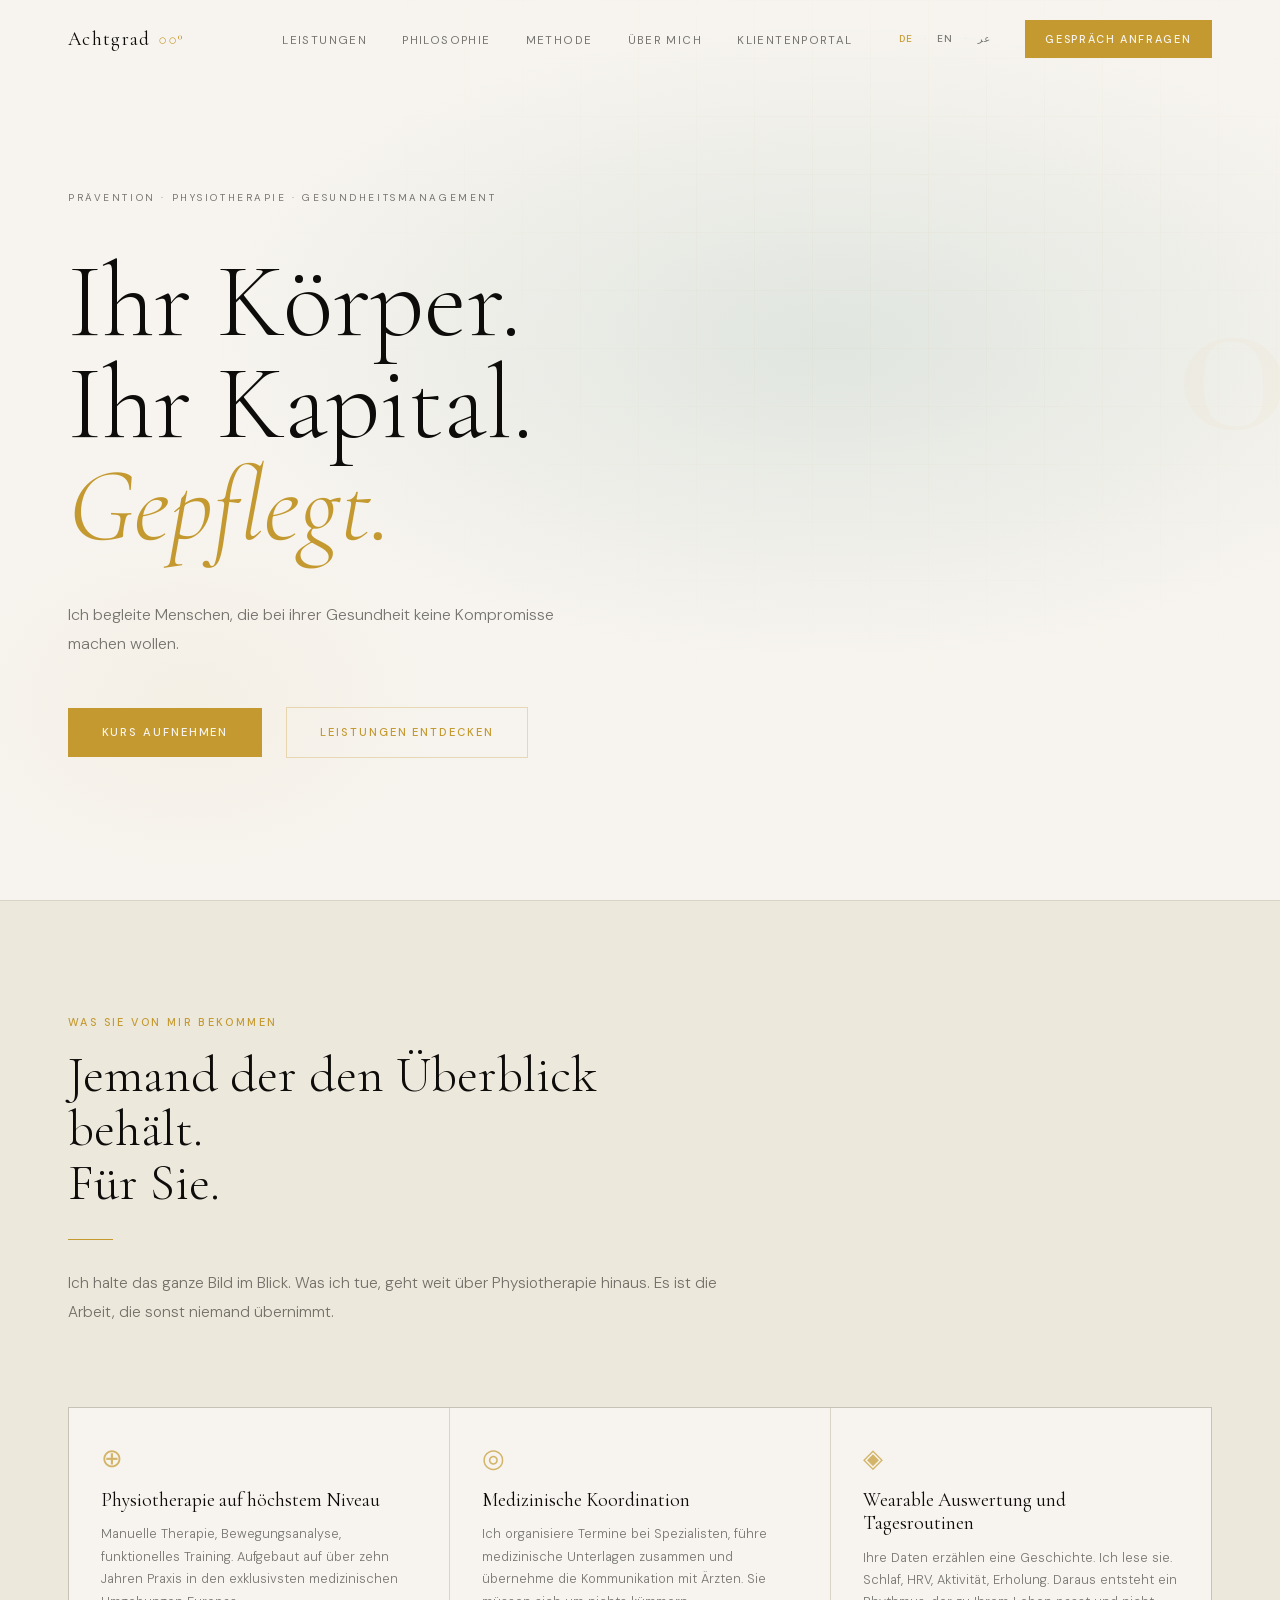
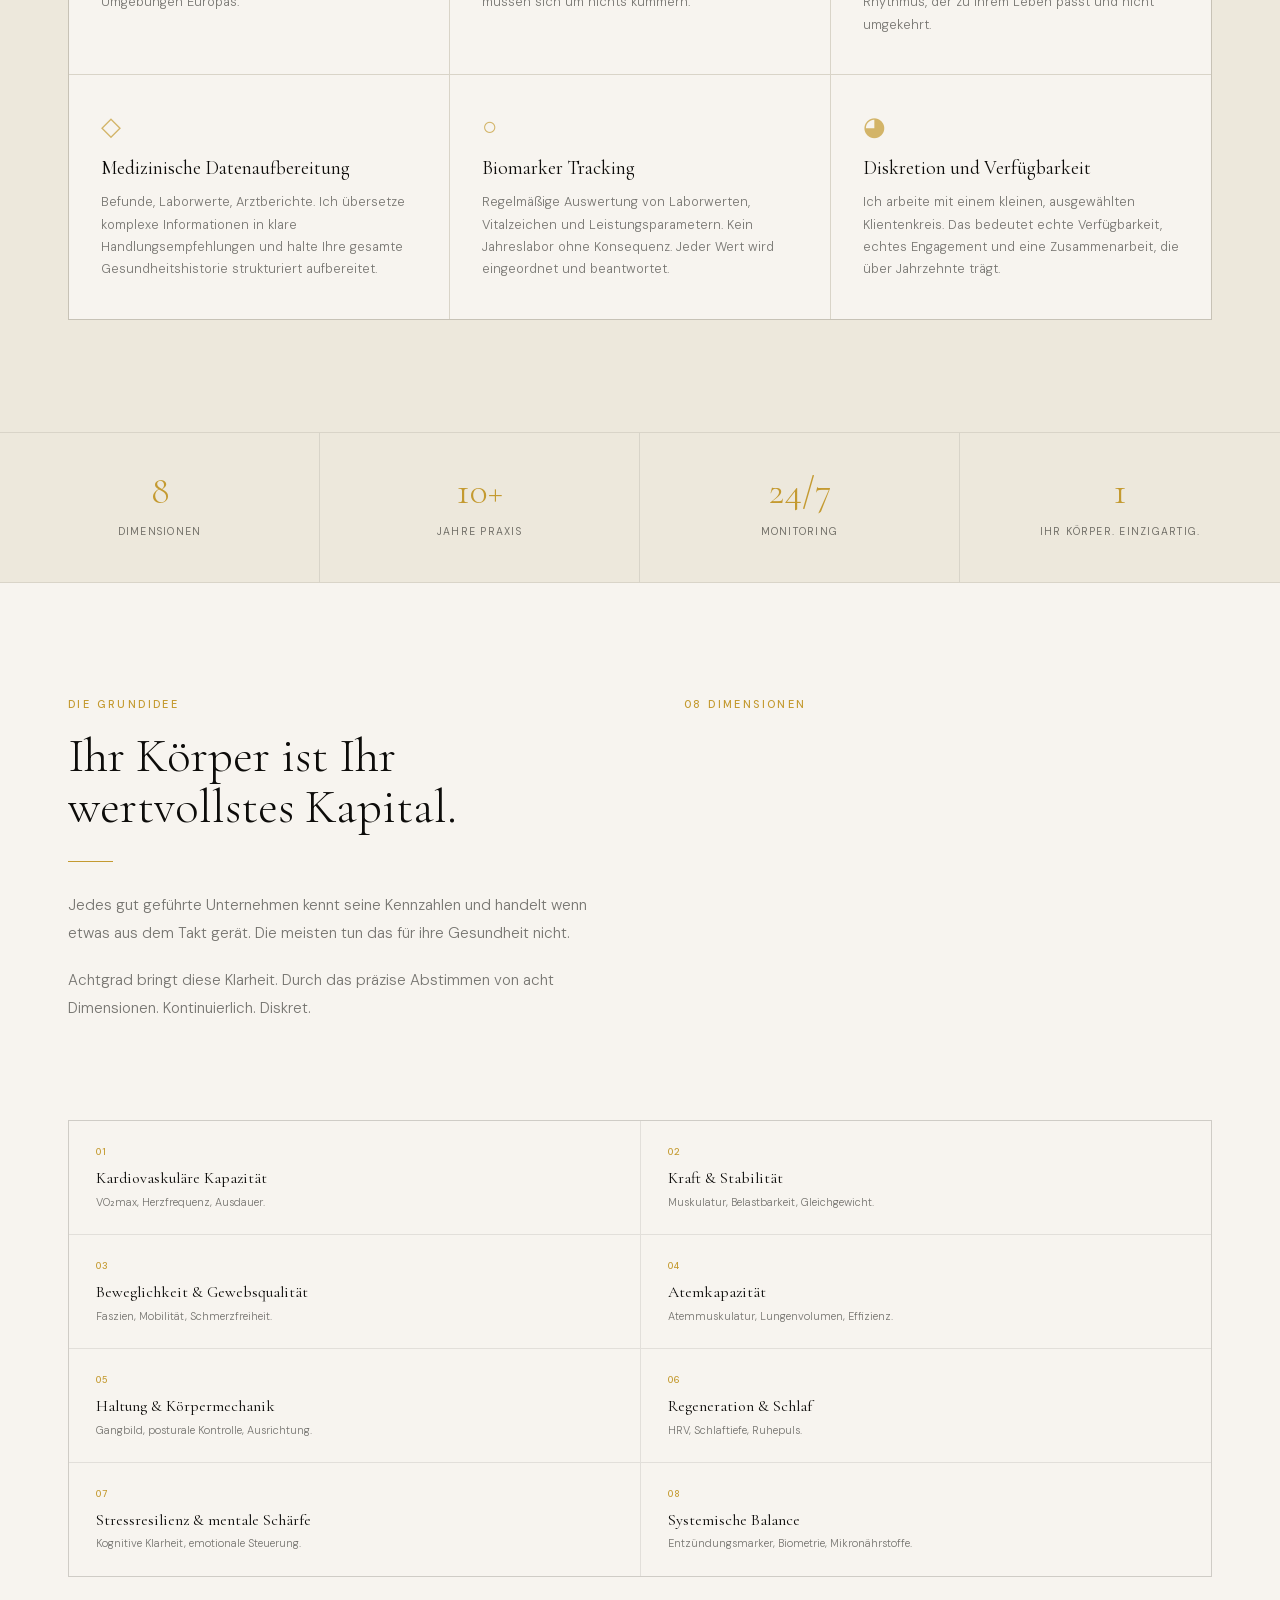
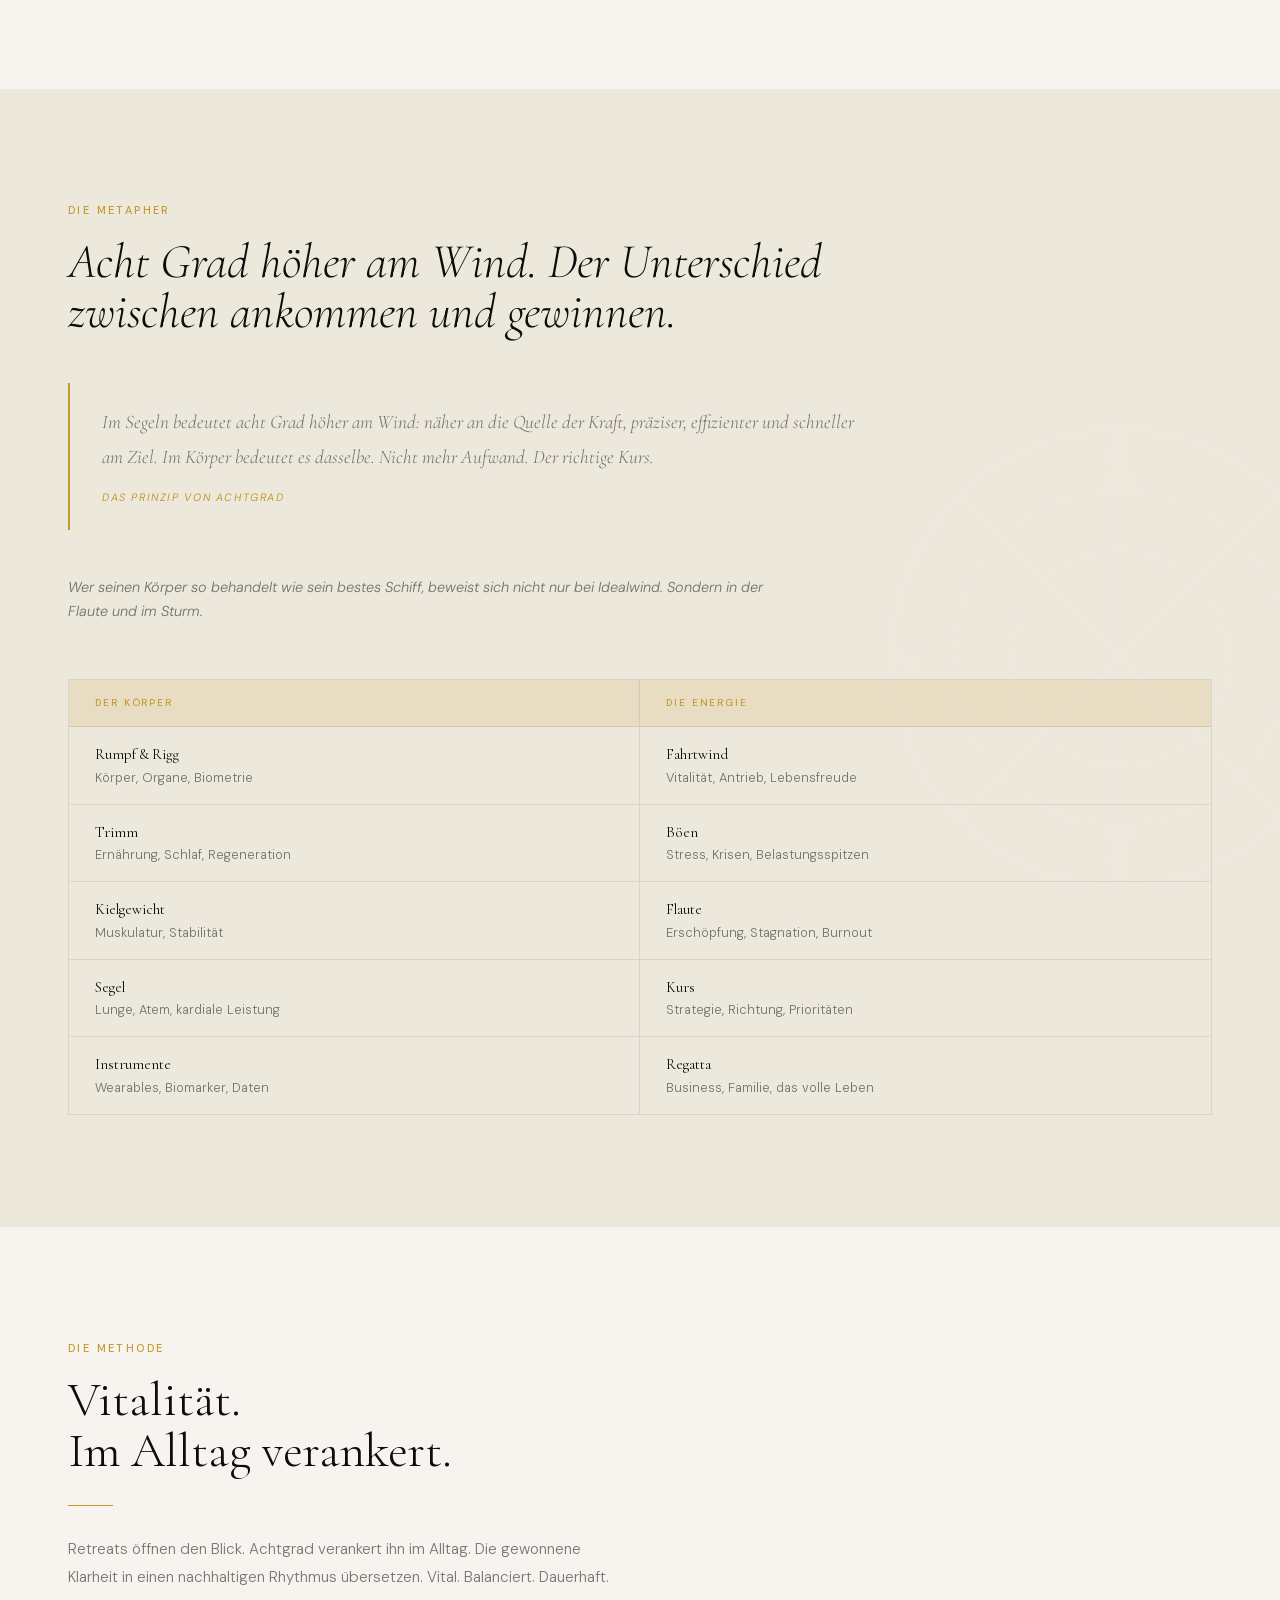
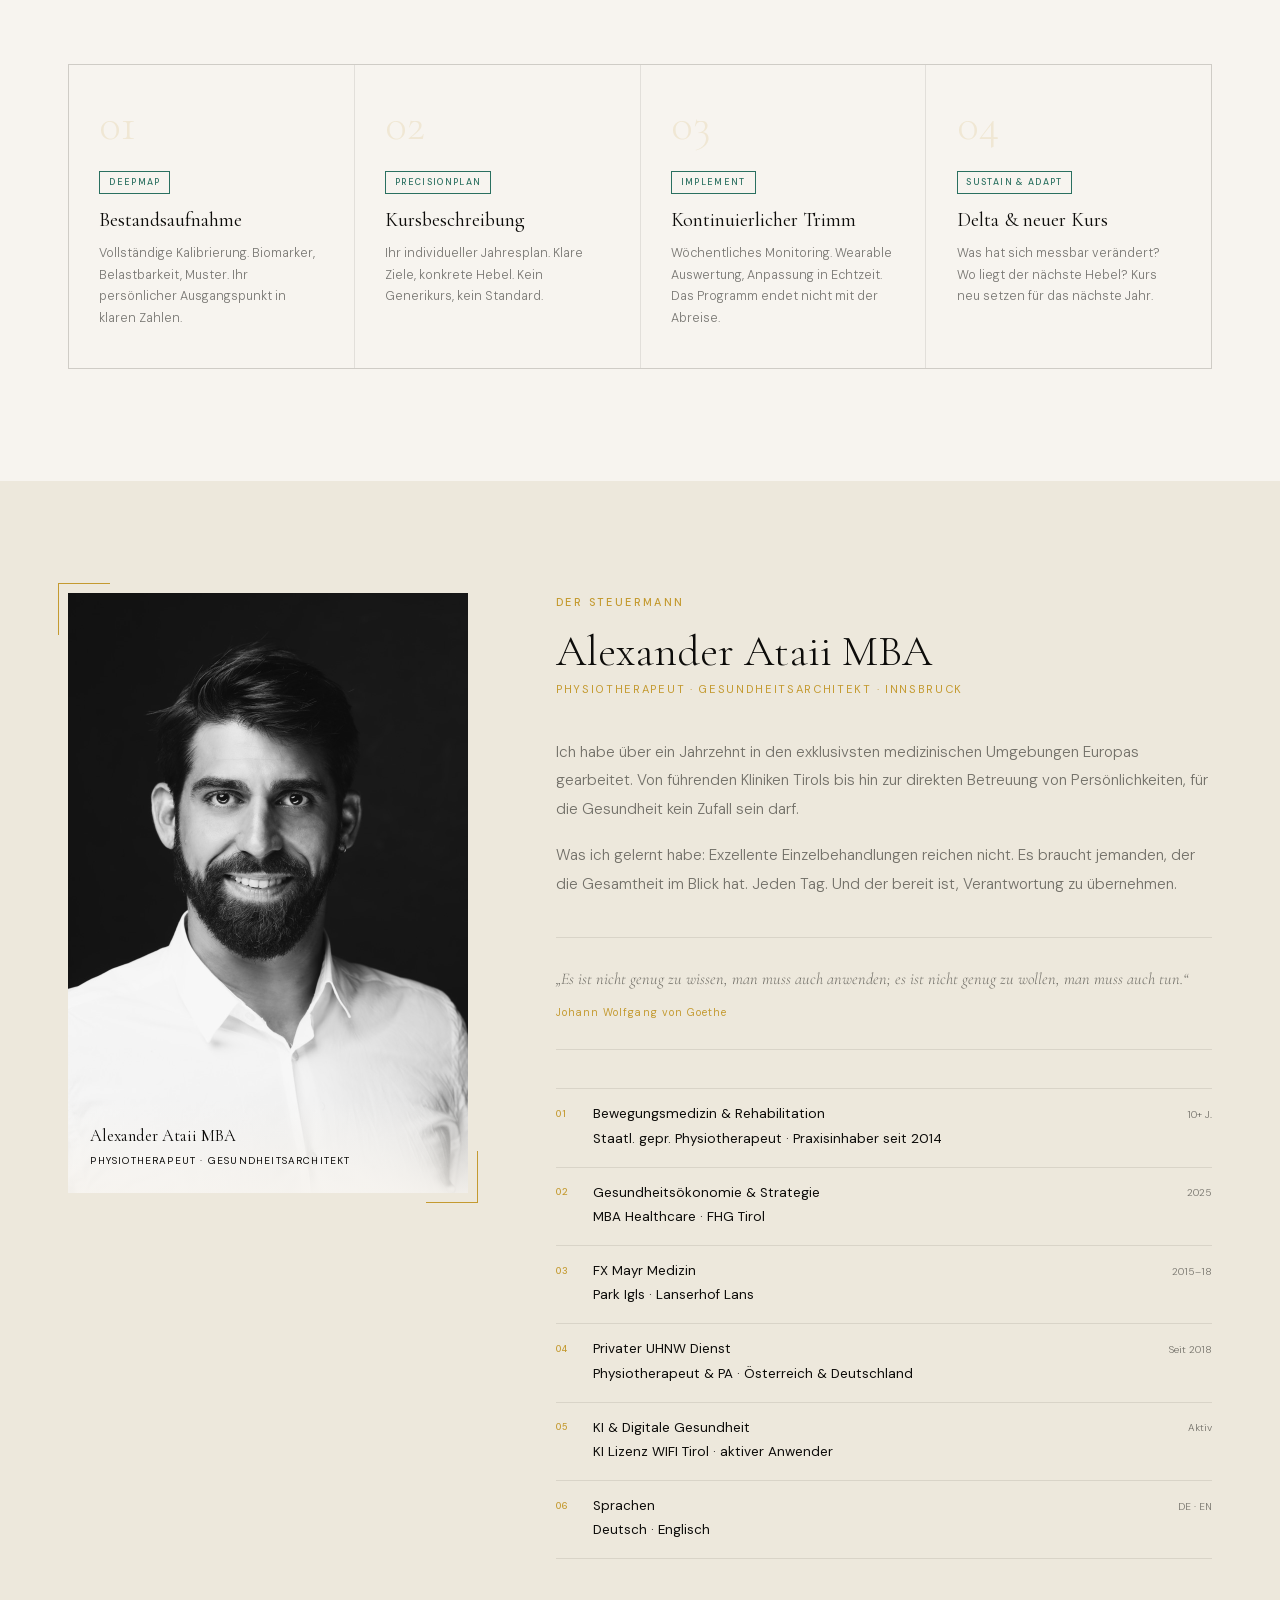
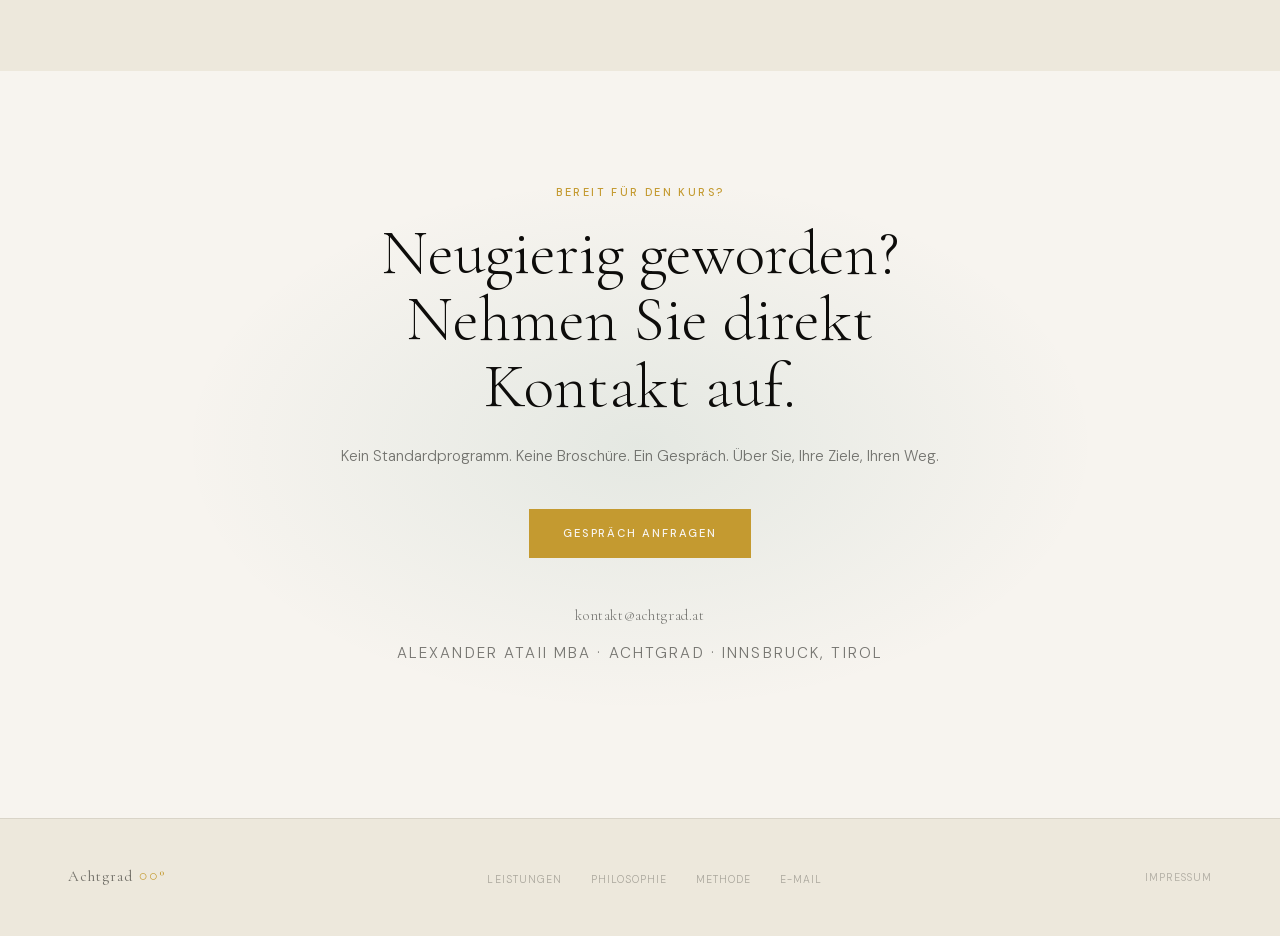
==== index.html @ c8f4536c "Rebuild leistungen.html as clean static list; update contact subheading - leistungen.html: complete " ====
<!DOCTYPE html>
<html lang="de" dir="ltr">
<head>
<meta charset="UTF-8">
<meta name="viewport" content="width=device-width, initial-scale=1.0">
<title>Achtgrad &middot; Alexander Ataii MBA</title>
<meta name="description" content="Physiotherapie und Pr&#228;vention f&#252;r anspruchsvolle Menschen. Acht Dimensionen. Kontinuierlich. Diskret.">
<meta name="robots" content="index,follow">
<link rel="canonical" href="https://achtgrad.at/">
<link rel="preconnect" href="https://fonts.googleapis.com">
<link rel="preconnect" href="https://fonts.gstatic.com" crossorigin>
<link rel="stylesheet" href="https://fonts.googleapis.com/css2?family=Cormorant+Garamond:ital,wght@0,300;0,400;0,600;1,300;1,400&family=DM+Sans:opsz,wght@9..40,300;9..40,400;9..40,500&display=swap" media="print" onload="this.media='all'">
<link rel="stylesheet" href="/fonts/fonts.css">
<style>
:root{
  --gold:#c49a30;--gold-hi:#d4aa50;--gold-lo:rgba(196,154,48,0.14);
  --dark:#090e0c;--mid:#0d1410;--card:#101812;
  --green:#2a7060;--green-lo:rgba(42,112,96,0.18);
  --cream:#ede8dc;--cream-50:rgba(237,232,220,0.50);--cream-20:rgba(237,232,220,0.12);
  --edge:rgba(237,232,220,0.08);--edge-gold:rgba(196,154,48,0.20);
  --serif:'Cormorant Garamond',Georgia,serif;
  --sans:'DM Sans',system-ui,sans-serif;
  --ease:cubic-bezier(0.16,1,0.3,1);
}
*,*::before,*::after{box-sizing:border-box;margin:0;padding:0}
html{scroll-behavior:smooth;background:var(--dark);color:var(--cream)}
body{font-family:var(--sans);font-weight:300;line-height:1.7;overflow-x:hidden;background:var(--dark)}
img{max-width:100%;display:block}
a{color:inherit;text-decoration:none}
button{cursor:pointer;font-family:var(--sans)}
h1,h2,h3{font-family:var(--serif);font-weight:300;line-height:1.04;color:var(--cream)}
.ey{font-family:var(--sans);font-size:.68rem;font-weight:500;letter-spacing:.22em;text-transform:uppercase;color:var(--gold);display:block;margin-bottom:1.1rem}
.w{width:100%;max-width:1200px;margin:0 auto;padding:0 1.75rem}
section{padding:7rem 0;position:relative}
.rule{width:2.8rem;height:1px;background:var(--gold);margin:1.8rem 0}
.btn{display:inline-block;font-size:.7rem;font-weight:500;letter-spacing:.17em;text-transform:uppercase;padding:.95rem 2.1rem;transition:all .25s var(--ease);border:none;cursor:pointer}
.bg{background:var(--gold);color:var(--dark)}
.bg:hover{background:var(--gold-hi);transform:translateY(-2px);box-shadow:0 8px 28px rgba(196,154,48,.22)}
.bo{background:transparent;color:var(--gold);border:1px solid var(--edge-gold)}
.bo:hover{background:var(--gold);color:var(--dark)}
nav{position:fixed;top:0;left:0;right:0;z-index:800;padding:1.25rem 0}
nav.stuck{background:rgba(9,14,12,0.97);padding:.85rem 0;border-bottom:1px solid var(--edge)}
.nr{display:flex;align-items:center;justify-content:space-between;max-width:1200px;margin:0 auto;padding:0 1.75rem}
.nl{font-family:var(--serif);font-size:1.2rem;font-weight:400;letter-spacing:.07em;color:var(--cream)}
.nl em{font-style:normal;color:var(--gold);font-size:.9rem;margin-left:.15em}
.nm{display:flex;align-items:center;gap:1.8rem}
.nl2{display:flex;align-items:center;gap:2.2rem;list-style:none}
.nl2 a{font-size:.72rem;font-weight:400;letter-spacing:.12em;text-transform:uppercase;color:var(--cream-50);transition:color .2s}
.nl2 a:hover{color:var(--cream)}
.lb{display:flex;align-items:center;gap:.4rem;margin-left:.8rem}
.lbtn{font-family:var(--sans);font-size:.62rem;font-weight:500;letter-spacing:.1em;text-transform:uppercase;color:var(--cream-50);background:none;border:none;padding:.15rem .3rem;transition:color .2s;line-height:1;cursor:pointer}
.lbtn.on{color:var(--gold)}
.lbtn:hover{color:var(--cream)}
.ld{color:var(--edge-gold);font-size:.5rem}
.nc{font-size:.68rem;font-weight:500;letter-spacing:.15em;text-transform:uppercase;color:var(--dark);background:var(--gold);border:none;padding:.6rem 1.3rem;transition:background .2s,transform .2s;cursor:pointer;display:inline-block}
.nc:hover{background:var(--gold-hi);transform:translateY(-1px)}
.hb{display:none;flex-direction:column;gap:5px;background:none;border:none;padding:4px;cursor:pointer}
.hb span{display:block;width:21px;height:1px;background:var(--cream);transition:all .3s}
#hero{min-height:100vh;display:flex;align-items:center;overflow:hidden;padding:0}
.hbg{position:absolute;inset:0;background:var(--dark)}
.hbg::before{content:'';position:absolute;inset:0;background:radial-gradient(ellipse 75% 55% at 65% 38%,rgba(42,112,96,.11) 0%,transparent 65%),radial-gradient(ellipse 35% 35% at 15% 78%,rgba(196,154,48,.05) 0%,transparent 58%)}
.hbg::after{content:'';position:absolute;inset:0;background-image:linear-gradient(rgba(196,154,48,.035) 1px,transparent 1px),linear-gradient(90deg,rgba(196,154,48,.035) 1px,transparent 1px);background-size:58px 58px;mask-image:radial-gradient(ellipse 65% 65% at 72% 28%,black 0%,transparent 80%);-webkit-mask-image:radial-gradient(ellipse 65% 65% at 72% 28%,black 0%,transparent 80%)}
.hm{position:absolute;right:-1%;top:50%;transform:translateY(-50%);font-family:var(--serif);font-size:clamp(16rem,28vw,36rem);font-weight:300;color:rgba(196,154,48,.038);line-height:1;pointer-events:none;user-select:none}
.hi{position:relative;z-index:2;padding:10rem 0 7rem;width:100%}
.ho{font-size:.62rem;font-weight:400;letter-spacing:.26em;text-transform:uppercase;color:var(--cream-50);margin-bottom:2.8rem;opacity:0;animation:up .8s var(--ease) .2s forwards}
.h1{font-size:clamp(3.6rem,8.2vw,7.8rem);font-weight:300;line-height:.97;max-width:9em;margin-bottom:2.8rem;opacity:0;animation:up .9s var(--ease) .35s forwards}
.h1 .ln{display:block}
.h1 em{font-style:italic;color:var(--gold)}
.hs{max-width:34em;font-size:clamp(.88rem,1.4vw,1rem);font-weight:300;color:var(--cream-50);line-height:1.8;margin-bottom:3rem;opacity:0;animation:up .9s var(--ease) .5s forwards}
.hc{display:flex;align-items:center;gap:1.5rem;flex-wrap:wrap;opacity:0;animation:up .9s var(--ease) .65s forwards}
#services{background:var(--mid);border-top:1px solid var(--edge);border-bottom:1px solid var(--edge)}
.slead{max-width:660px;margin-bottom:5rem}
.slead h2{font-size:clamp(2.2rem,4vw,3.8rem);margin-bottom:1.8rem;line-height:1.05}
.slead p{font-size:.96rem;color:var(--cream-50);line-height:1.88}
.sg{display:grid;grid-template-columns:repeat(3,1fr);gap:1px;background:var(--edge);border:1px solid var(--edge)}
.sc{background:var(--dark);padding:2.4rem 2rem;position:relative;overflow:hidden;transition:background .3s}
.sc::after{content:'';position:absolute;top:0;left:0;right:0;height:1.5px;background:linear-gradient(to right,var(--gold),transparent);transform:scaleX(0);transform-origin:left;transition:transform .5s var(--ease)}
.sc:hover{background:var(--card)}
.sc:hover::after{transform:scaleX(1)}
.sci{font-family:var(--serif);font-size:1.6rem;color:var(--gold);margin-bottom:1.1rem;line-height:1;opacity:.7}
.sct{font-family:var(--serif);font-size:1.2rem;font-weight:400;color:var(--cream);margin-bottom:.7rem;line-height:1.2}
.scp{font-size:.8rem;color:var(--cream-50);line-height:1.75;font-weight:300}
#stats{padding:0;background:var(--mid);border-bottom:1px solid var(--edge)}
.strow{display:grid;grid-template-columns:repeat(4,1fr)}
.st{padding:2.4rem 1.8rem;border-right:1px solid var(--edge);text-align:center}
.st:last-child{border-right:none}
.stn{font-family:var(--serif);font-size:clamp(1.8rem,3vw,2.7rem);font-weight:300;color:var(--gold);display:block;margin-bottom:.4rem;line-height:1}
.stl{font-size:.65rem;font-weight:400;letter-spacing:.12em;text-transform:uppercase;color:var(--cream-50)}
#philosophy{background:var(--dark)}
.pg{display:grid;grid-template-columns:1fr 1fr;gap:5.5rem;align-items:start}
.pg .pl h2{font-size:clamp(2.2rem,3.8vw,3.6rem);margin-bottom:1.8rem;max-width:14em}
.pg .pl p{font-size:.95rem;color:var(--cream-50);line-height:1.88;margin-bottom:1.1rem}
.dg{display:grid;grid-template-columns:1fr 1fr;gap:1px;background:var(--edge);border:1px solid var(--edge);margin-top:5rem}
.dc{background:var(--dark);padding:1.5rem 1.7rem;position:relative;overflow:hidden;transition:background .3s}
.dc::before{content:'';position:absolute;bottom:0;left:0;right:0;height:1.5px;background:var(--gold);transform:scaleX(0);transform-origin:left;transition:transform .4s var(--ease)}
.dc:hover{background:var(--card)}
.dc:hover::before{transform:scaleX(1)}
.dn{font-size:.58rem;font-weight:500;letter-spacing:.14em;color:var(--gold);margin-bottom:.5rem}
.dt{font-family:var(--serif);font-size:1rem;font-weight:400;color:var(--cream);margin-bottom:.35rem;line-height:1.2}
.ds{font-size:.68rem;font-weight:300;color:var(--cream-50);line-height:1.5}
#metaphor{background:var(--mid);overflow:hidden;position:relative}
.comp{position:absolute;right:-80px;top:50%;transform:translateY(-50%);width:480px;height:480px;opacity:.045;pointer-events:none}
.mhl{font-family:var(--serif);font-size:clamp(2rem,3.8vw,3.4rem);font-style:italic;font-weight:300;max-width:17em;margin-bottom:2.8rem;color:var(--cream)}
.mq{font-family:var(--serif);font-size:clamp(.95rem,1.7vw,1.2rem);font-weight:300;font-style:italic;color:var(--cream-50);border-left:2px solid var(--gold);padding:1.4rem 0 1.4rem 2rem;margin:2.8rem 0;max-width:44em;line-height:1.82}
.mc{font-family:var(--sans);font-size:.67rem;font-weight:400;letter-spacing:.15em;text-transform:uppercase;color:var(--gold);display:block;margin-top:.8rem}
.mn{font-size:.9rem;color:var(--cream-50);font-style:italic;margin-bottom:3.5rem;max-width:50em}
.at{display:grid;grid-template-columns:1fr 1fr;border:1px solid var(--edge);overflow:hidden;margin-top:2.8rem}
.ah{padding:.9rem 1.6rem;background:var(--gold-lo);font-family:var(--sans);font-size:.62rem;font-weight:500;letter-spacing:.2em;text-transform:uppercase;color:var(--gold);border-bottom:1px solid var(--edge)}
.ah:first-child{border-right:1px solid var(--edge)}
.ac{padding:1rem 1.6rem;font-size:.8rem;color:var(--cream-50);border-bottom:1px solid var(--edge);line-height:1.55;transition:background .22s,color .22s}
.ac:nth-child(odd){border-right:1px solid var(--edge)}
.ac:nth-last-child(-n+2){border-bottom:none}
.ac:hover{background:var(--green-lo);color:var(--cream)}
.ac strong{display:block;color:var(--cream);font-weight:400;font-family:var(--serif);font-size:.92rem;margin-bottom:.12rem}
#method{background:var(--dark)}
.ml{max-width:35em;margin-bottom:4.5rem}
.ml h2{font-size:clamp(2.2rem,3.8vw,3.6rem);margin-bottom:1.5rem}
.ml p{font-size:.95rem;color:var(--cream-50);line-height:1.88}
.ms{display:grid;grid-template-columns:repeat(4,1fr);gap:1px;background:var(--edge);border:1px solid var(--edge)}
.mstep{background:var(--dark);padding:2.4rem 1.9rem;position:relative;overflow:hidden;transition:background .3s}
.mstep::after{content:'';position:absolute;top:0;left:0;right:0;height:1.5px;background:linear-gradient(to right,var(--gold),transparent);transform:scaleX(0);transform-origin:left;transition:transform .5s var(--ease)}
.mstep:hover{background:var(--card)}
.mstep:hover::after{transform:scaleX(1)}
.msn{font-family:var(--serif);font-size:2.8rem;font-weight:300;color:rgba(196,154,48,.14);line-height:1;margin-bottom:1.1rem}
.mstag{display:inline-block;font-size:.56rem;font-weight:500;letter-spacing:.15em;text-transform:uppercase;color:var(--green);border:1px solid var(--green);padding:.18rem .55rem;margin-bottom:.9rem}
.mst{font-family:var(--serif);font-size:1.25rem;font-weight:400;color:var(--cream);margin-bottom:.7rem;line-height:1.2}
.msp{font-size:.78rem;color:var(--cream-50);line-height:1.72;font-weight:300}
#about{background:var(--mid);overflow:hidden}
.ag{display:grid;grid-template-columns:400px 1fr;gap:5.5rem;align-items:start}
.pw{position:relative}
.pw::before{content:'';position:absolute;top:-10px;left:-10px;width:52px;height:52px;border-top:1px solid var(--gold);border-left:1px solid var(--gold);z-index:1}
.pw::after{content:'';position:absolute;bottom:-10px;right:-10px;width:52px;height:52px;border-bottom:1px solid var(--gold);border-right:1px solid var(--gold);z-index:1}
.pc{position:absolute;bottom:0;left:0;right:0;padding:1.4rem;background:linear-gradient(to top,rgba(9,14,12,.88) 0%,transparent 100%)}
.pc p{font-family:var(--serif);font-size:1.05rem;font-weight:400;color:var(--cream)}
.pc span{font-size:.62rem;font-weight:400;letter-spacing:.12em;text-transform:uppercase;color:var(--gold);margin-top:.18rem;display:block}
.ab h2{font-size:clamp(2rem,3.4vw,3.1rem);margin-bottom:.4rem}
.abs{font-size:.7rem;font-weight:400;letter-spacing:.15em;text-transform:uppercase;color:var(--gold);margin-bottom:2.4rem}
.abp{font-size:.95rem;color:var(--cream-50);line-height:1.88;margin-bottom:1.1rem}
.abq{font-family:var(--serif);font-size:1.02rem;font-style:italic;color:var(--cream-50);border-top:1px solid var(--edge);border-bottom:1px solid var(--edge);padding:1.7rem 0;margin:2.4rem 0;line-height:1.72}
.abq cite{display:block;font-style:normal;font-family:var(--sans);font-size:.65rem;font-weight:400;letter-spacing:.1em;color:var(--gold);margin-top:.7rem}
.cr{margin-top:1.8rem;border-top:1px solid var(--edge)}
.ci{display:grid;grid-template-columns:1.4rem 1fr auto;gap:.9rem;align-items:start;padding:1rem 0;border-bottom:1px solid var(--edge)}
.cn{font-size:.58rem;font-weight:500;letter-spacing:.1em;color:var(--gold);padding-top:.1rem}
.ct{font-size:.84rem;color:var(--cream);font-weight:400;line-height:1.35}
.ct small{display:block;font-size:.7rem;color:var(--cream-50);font-weight:300;margin-top:.12rem}
.cy{font-size:.62rem;font-weight:300;color:var(--cream-50);white-space:nowrap;padding-top:.1rem}
#contact{background:var(--dark);text-align:center;position:relative;overflow:hidden}
#contact::before{content:'';position:absolute;inset:0;pointer-events:none;background:radial-gradient(ellipse 55% 55% at 50% 50%,rgba(42,112,96,.09) 0%,transparent 65%)}
.cb{position:relative;z-index:1;max-width:680px;margin:0 auto}
#contact h2{font-size:clamp(2.5rem,5vw,5rem);margin-bottom:1.4rem;color:var(--cream)}
#contact p{font-size:.95rem;color:var(--cream-50);line-height:1.88;margin-bottom:2.4rem}
.cem{font-family:var(--serif);font-size:.92rem;font-weight:300;color:var(--cream-50);display:block;margin-top:2.8rem;letter-spacing:.04em;transition:color .2s}
.cem:hover{color:var(--gold)}
.cloc{font-size:.65rem;letter-spacing:.14em;text-transform:uppercase;color:var(--cream-50);margin-top:.7rem;opacity:.5}
footer{background:var(--mid);padding:2.8rem 0;border-top:1px solid var(--edge)}
.fr{display:flex;align-items:center;justify-content:space-between;flex-wrap:wrap;gap:1.2rem}
.flogo{font-family:var(--serif);font-size:.95rem;font-weight:400;letter-spacing:.07em;color:var(--cream-50)}
.flogo em{font-style:normal;color:var(--gold)}
.flinks{display:flex;gap:1.8rem;list-style:none}
.flinks a{font-size:.65rem;letter-spacing:.1em;text-transform:uppercase;color:var(--cream-50);opacity:.55;transition:opacity .2s}
.flinks a:hover{opacity:1}
.ib{font-size:.65rem;letter-spacing:.1em;text-transform:uppercase;color:var(--cream-50);background:none;border:none;opacity:.45;transition:opacity .2s;cursor:pointer}
.ib:hover{opacity:1}
.id{max-height:0;overflow:hidden;transition:max-height .4s var(--ease)}
.id.open{max-height:220px;border-top:1px solid var(--edge);margin-top:1.4rem;padding-top:1.4rem}
.id p{font-size:.72rem;color:var(--cream-50);opacity:.45;line-height:1.8}
.rv{opacity:0;transform:translateY(28px);transition:opacity .75s var(--ease),transform .75s var(--ease)}.no-js .rv{opacity:1;transform:none}
.rv.in{opacity:1;transform:none}
.d1{transition-delay:.08s}.d2{transition-delay:.16s}.d3{transition-delay:.24s}.d4{transition-delay:.32s}
@keyframes up{from{opacity:0;transform:translateY(22px)}to{opacity:1;transform:none}}
@keyframes fd{from{opacity:0}to{opacity:1}}
@keyframes pl{0%,100%{opacity:1}50%{opacity:.4}}
html.day{
  --dark:#f7f4ef;--mid:#ede8dc;--card:#ffffff;
  --cream:#0D0C0A;--cream-50:rgba(13,12,10,0.55);--cream-20:rgba(13,12,10,0.10);
  --edge:rgba(13,12,10,0.09);--edge-gold:rgba(196,154,48,0.30);
  --green-lo:rgba(30,84,72,0.10);
}
html.day nav.stuck{background:rgba(247,244,239,0.97)}
html.day .nm.open{background:rgba(247,244,239,0.97)}
html.day .pc{background:linear-gradient(to top,rgba(247,244,239,0.88) 0%,transparent 100%)}
html.day .pc p,html.day .pc span{color:var(--cream)}
html.day h1,html.day h2,html.day h3{color:var(--cream)}
html.day .abq{color:var(--cream-50)}
[dir="rtl"] .nl2{flex-direction:row-reverse}
[dir="rtl"] .lb{margin-left:0;margin-right:.8rem}
[dir="rtl"] .mq{border-left:none;border-right:2px solid var(--gold);padding:1.4rem 2rem 1.4rem 0}
[dir="rtl"] .pw::before{left:auto;right:-10px;border-left:none;border-right:1px solid var(--gold)}
[dir="rtl"] .pw::after{right:auto;left:-10px;border-right:none;border-left:1px solid var(--gold)}
[dir="rtl"] .ah:first-child{border-right:none;border-left:1px solid var(--edge)}
[dir="rtl"] .ac:nth-child(odd){border-right:none;border-left:1px solid var(--edge)}
@media(max-width:1060px){.ag{grid-template-columns:320px 1fr;gap:3.5rem}}
@media(max-width:880px){
  section{padding:5rem 0}
  .pg{grid-template-columns:1fr;gap:3rem}
  .sg{grid-template-columns:1fr 1fr}
  .ms{grid-template-columns:1fr 1fr}
  .strow{grid-template-columns:1fr 1fr}
  .st:nth-child(2){border-right:none}
  .st:nth-child(3){border-top:1px solid var(--edge)}
  .ag{grid-template-columns:1fr;gap:3rem}
  .pw{max-width:340px}
}
@media(max-width:640px){
  .nl2,.nm{display:none}
  .hb{display:flex}
  .nm.open{display:flex;flex-direction:column;position:fixed;inset:0;background:rgba(9,14,12,.96);align-items:center;justify-content:center;gap:2rem;backdrop-filter:blur(16px);z-index:799}
  .nm.open .nl2{display:flex;flex-direction:column;text-align:center;gap:1.6rem}
  .nm.open .nl2 a{font-size:1.35rem;letter-spacing:.08em}
  .nm.open .lb{margin:0}
  .h1{font-size:clamp(3rem,12vw,5rem)}
  .pw img{height:300px;width:100%;object-fit:cover;object-position:50% 15%}
  .sg{grid-template-columns:1fr}
  .ms{grid-template-columns:1fr}
  .dg{grid-template-columns:1fr}
  .fr{flex-direction:column;align-items:flex-start}
  .at{grid-template-columns:1fr 1fr}
  .ah,.ac{padding:.75rem .9rem;font-size:.72rem}
  .ac strong{font-size:.84rem}
}
@media(max-width:380px){
  .strow{grid-template-columns:1fr}
  .st{border-right:none;border-bottom:1px solid var(--edge)}
}
</style>
<script>
(function(){
  var light=window.matchMedia('(prefers-color-scheme:light)').matches;
  var dark=window.matchMedia('(prefers-color-scheme:dark)').matches;
  var h=new Date().getHours();
  if(light||(h>=7&&h<21&&!dark))document.documentElement.classList.add('day');
})();
</script>
<noscript><style>.rv{opacity:1!important;transform:none!important}</style></noscript>
</head>
<body>

<nav id="nav">
  <div class="nr">
    <a href="#" class="nl">Achtgrad <em>&#9675;&#9675;&deg;</em></a>
    <button class="hb" id="hbg" aria-label="Menu"><span></span><span></span><span></span></button>
    <div class="nm" id="panel">
      <ul class="nl2">
        <li><a href="leistungen.html" data-t="nsv">Leistungen</a></li>
        <li><a href="#philosophy" data-t="nph">Philosophie</a></li>
        <li><a href="#method" data-t="nme">Methode</a></li>
        <li><a href="#about" data-t="nab">&#220;ber mich</a></li>
        <li><a href="https://portal.achtgrad.at">Klientenportal</a></li>
      </ul>
      <div class="lb">
        <button class="lbtn on" data-l="de">DE</button>
        <span class="ld">&middot;</span>
        <button class="lbtn" data-l="en">EN</button>
        <span class="ld">&middot;</span>
        <button class="lbtn" data-l="ar">&#1593;&#1585;</button>
      </div>
      <a href="#contact" class="nc" data-t="nct">Gespr&#228;ch anfragen</a>
    </div>
  </div>
</nav>

<section id="hero" style="position:relative">
  <div class="hbg"></div>
  <div class="hm">&deg;</div>
  <div class="w">
    <div class="hi">
      <p class="ho" data-t="hov">Pr&#228;vention &middot; Physiotherapie &middot; Gesundheitsmanagement</p>
      <h1 class="h1">
        <span class="ln" data-t="hl1">Ihr K&#246;rper.</span>
        <span class="ln" data-t="hl2">Ihr Kapital.</span>
        <span class="ln"><em data-t="hl3">Gepflegt.</em></span>
      </h1>
      <p class="hs" data-t="hsu">Ich begleite Menschen, die bei ihrer Gesundheit keine Kompromisse machen wollen.</p>
      <div class="hc">
        <a href="#contact" class="btn bg" data-t="hct">Kurs aufnehmen</a>
        <a href="leistungen.html" class="btn bo" data-t="hsv">Leistungen entdecken</a>
      </div>
    </div>
  </div>
</section>

<section id="services">
  <div class="w">
    <div class="slead">
      <span class="ey rv" data-t="sey">Was Sie von mir bekommen</span>
      <h2 class="rv d1" data-t="shl">Jemand der den Überblick behält.<br>Für Sie.</h2>
      <div class="rule rv d2"></div>
      <p class="rv d2" data-t="stx">Ich halte das ganze Bild im Blick. Was ich tue, geht weit &#252;ber Physiotherapie hinaus. Es ist die Arbeit, die sonst niemand &#252;bernimmt.</p>
    </div>
    <div class="sg">
      <div class="sc rv"><div class="sci">&#8853;</div><div class="sct" data-t="s1t">Physiotherapie auf h&#246;chstem Niveau</div><p class="scp" data-t="s1p">Manuelle Therapie, Bewegungsanalyse, funktionelles Training. Aufgebaut auf &#252;ber zehn Jahren Praxis in den exklusivsten medizinischen Umgebungen Europas.</p></div>
      <div class="sc rv d1"><div class="sci">&#9678;</div><div class="sct" data-t="s2t">Medizinische Koordination</div><p class="scp" data-t="s2p">Ich organisiere Termine bei Spezialisten, f&#252;hre medizinische Unterlagen zusammen und &#252;bernehme die Kommunikation mit &#196;rzten. Sie m&#252;ssen sich um nichts k&#252;mmern.</p></div>
      <div class="sc rv d2"><div class="sci">&#9672;</div><div class="sct" data-t="s3t">Wearable Auswertung und Tagesroutinen</div><p class="scp" data-t="s3p">Ihre Daten erz&#228;hlen eine Geschichte. Ich lese sie. Schlaf, HRV, Aktivit&#228;t, Erholung. Daraus entsteht ein Rhythmus, der zu Ihrem Leben passt und nicht umgekehrt.</p></div>
      <div class="sc rv"><div class="sci">&#9671;</div><div class="sct" data-t="s4t">Medizinische Datenaufbereitung</div><p class="scp" data-t="s4p">Befunde, Laborwerte, Arztberichte. Ich &#252;bersetze komplexe Informationen in klare Handlungsempfehlungen und halte Ihre gesamte Gesundheitshistorie strukturiert aufbereitet.</p></div>
      <div class="sc rv d1"><div class="sci">&#9675;</div><div class="sct" data-t="s5t">Biomarker Tracking</div><p class="scp" data-t="s5p">Regelm&#228;&#223;ige Auswertung von Laborwerten, Vitalzeichen und Leistungsparametern. Kein Jahreslabor ohne Konsequenz. Jeder Wert wird eingeordnet und beantwortet.</p></div>
      <div class="sc rv d2"><div class="sci">&#9685;</div><div class="sct" data-t="s6t">Diskretion und Verf&#252;gbarkeit</div><p class="scp" data-t="s6p">Ich arbeite mit einem kleinen, ausgew&#228;hlten Klientenkreis. Das bedeutet echte Verf&#252;gbarkeit, echtes Engagement und eine Zusammenarbeit, die &#252;ber Jahrzehnte tr&#228;gt.</p></div>
    </div>
  </div>
</section>

<div id="stats">
  <div class="strow">
    <div class="st rv"><span class="stn" data-c="8" data-s="">8</span><span class="stl" data-t="st1">Dimensionen</span></div>
    <div class="st rv d1"><span class="stn" data-c="10" data-s="+">10+</span><span class="stl" data-t="st2">Jahre Praxis</span></div>
    <div class="st rv d2"><span class="stn" data-c="24" data-s="/7">24/7</span><span class="stl" data-t="st3">Monitoring</span></div>
    <div class="st rv d3"><span class="stn">1</span><span class="stl" data-t="st4">Ihr K&#246;rper. Einzigartig.</span></div>
  </div>
</div>

<section id="philosophy">
  <div class="w">
    <div class="pg">
      <div class="pl rv">
        <span class="ey" data-t="pey">Die Grundidee</span>
        <h2 data-t="phl">Ihr K&#246;rper ist Ihr wertvollstes Kapital.</h2>
        <div class="rule"></div>
        <p data-t="pp1">Jedes gut gef&#252;hrte Unternehmen kennt seine Kennzahlen und handelt wenn etwas aus dem Takt ger&#228;t. Die meisten tun das f&#252;r ihre Gesundheit nicht.</p>
        <p data-t="pp2">Achtgrad bringt diese Klarheit. Durch das pr&#228;zise Abstimmen von acht Dimensionen. Kontinuierlich. Diskret.</p>
      </div>
      <div class="rv d1"><span class="ey" data-t="pdim">08 Dimensionen</span></div>
    </div>
    <div class="dg">
      <div class="dc rv"><div class="dn">01</div><div class="dt" data-t="d1t">Kardiovaskul&#228;re Kapazit&#228;t</div><div class="ds" data-t="d1s">VO&#8322;max, Herzfrequenz, Ausdauer.</div></div>
      <div class="dc rv d1"><div class="dn">02</div><div class="dt" data-t="d2t">Kraft &amp; Stabilit&#228;t</div><div class="ds" data-t="d2s">Muskulatur, Belastbarkeit, Gleichgewicht.</div></div>
      <div class="dc rv d2"><div class="dn">03</div><div class="dt" data-t="d3t">Beweglichkeit &amp; Gewebsqualit&#228;t</div><div class="ds" data-t="d3s">Faszien, Mobilit&#228;t, Schmerzfreiheit.</div></div>
      <div class="dc rv d3"><div class="dn">04</div><div class="dt" data-t="d4t">Atemkapazit&#228;t</div><div class="ds" data-t="d4s">Atemmuskulatur, Lungenvolumen, Effizienz.</div></div>
      <div class="dc rv"><div class="dn">05</div><div class="dt" data-t="d5t">Haltung &amp; K&#246;rpermechanik</div><div class="ds" data-t="d5s">Gangbild, posturale Kontrolle, Ausrichtung.</div></div>
      <div class="dc rv d1"><div class="dn">06</div><div class="dt" data-t="d6t">Regeneration &amp; Schlaf</div><div class="ds" data-t="d6s">HRV, Schlaftiefe, Ruhepuls.</div></div>
      <div class="dc rv d2"><div class="dn">07</div><div class="dt" data-t="d7t">Stressresilienz &amp; mentale Sch&#228;rfe</div><div class="ds" data-t="d7s">Kognitive Klarheit, emotionale Steuerung.</div></div>
      <div class="dc rv d3"><div class="dn">08</div><div class="dt" data-t="d8t">Systemische Balance</div><div class="ds" data-t="d8s">Entz&#252;ndungsmarker, Biometrie, Mikron&#228;hrstoffe.</div></div>
    </div>
  </div>
</section>

<section id="metaphor">
  <svg class="comp" viewBox="0 0 200 200" fill="none" xmlns="http://www.w3.org/2000/svg">
    <circle cx="100" cy="100" r="95" stroke="white" stroke-width=".5"/>
    <circle cx="100" cy="100" r="70" stroke="white" stroke-width=".3"/>
    <circle cx="100" cy="100" r="45" stroke="white" stroke-width=".3"/>
    <line x1="100" y1="5" x2="100" y2="195" stroke="white" stroke-width=".5"/>
    <line x1="5" y1="100" x2="195" y2="100" stroke="white" stroke-width=".5"/>
    <line x1="32" y1="32" x2="168" y2="168" stroke="white" stroke-width=".3"/>
    <line x1="168" y1="32" x2="32" y2="168" stroke="white" stroke-width=".3"/>
    <polygon points="100,5 95,30 100,25 105,30" fill="white"/>
    <polygon points="100,195 95,170 100,175 105,170" fill="white"/>
    <text x="95" y="18" fill="white" font-size="10" font-family="serif">N</text>
    <text x="95" y="190" fill="white" font-size="10" font-family="serif">S</text>
    <text x="8" y="104" fill="white" font-size="10" font-family="serif">W</text>
    <text x="182" y="104" fill="white" font-size="10" font-family="serif">E</text>
  </svg>
  <div class="w">
    <div style="max-width:800px">
      <span class="ey rv" data-t="mey">Die Metapher</span>
      <h2 class="mhl rv d1" data-t="mhl">Acht Grad h&#246;her am Wind. Der Unterschied zwischen ankommen und gewinnen.</h2>
      <blockquote class="mq rv d2">
        <p data-t="mqt">Im Segeln bedeutet acht Grad h&#246;her am Wind: n&#228;her an die Quelle der Kraft, pr&#228;ziser, effizienter und schneller am Ziel. Im K&#246;rper bedeutet es dasselbe. Nicht mehr Aufwand. Der richtige Kurs.</p>
        <cite class="mc" data-t="mci">Das Prinzip von Achtgrad</cite>
      </blockquote>
      <p class="mn rv" data-t="mnt">Wer seinen K&#246;rper so behandelt wie sein bestes Schiff, beweist sich nicht nur bei Idealwind. Sondern in der Flaute und im Sturm.</p>
    </div>
    <div class="at rv">
      <div class="ah" data-t="ac1">DER K&#214;RPER</div><div class="ah" data-t="ac2">DIE ENERGIE</div>
      <div class="ac"><strong data-t="r1k">Rumpf &amp; Rigg</strong><span data-t="r1kd">K&#246;rper, Organe, Biometrie</span></div>
      <div class="ac"><strong data-t="r1e">Fahrtwind</strong><span data-t="r1ed">Vitalit&#228;t, Antrieb, Lebensfreude</span></div>
      <div class="ac"><strong data-t="r2k">Trimm</strong><span data-t="r2kd">Ern&#228;hrung, Schlaf, Regeneration</span></div>
      <div class="ac"><strong data-t="r2e">B&#246;en</strong><span data-t="r2ed">Stress, Krisen, Belastungsspitzen</span></div>
      <div class="ac"><strong data-t="r3k">Kielgewicht</strong><span data-t="r3kd">Muskulatur, Stabilit&#228;t</span></div>
      <div class="ac"><strong data-t="r3e">Flaute</strong><span data-t="r3ed">Ersch&#246;pfung, Stagnation, Burnout</span></div>
      <div class="ac"><strong data-t="r4k">Segel</strong><span data-t="r4kd">Lunge, Atem, kardiale Leistung</span></div>
      <div class="ac"><strong data-t="r4e">Kurs</strong><span data-t="r4ed">Strategie, Richtung, Priorit&#228;ten</span></div>
      <div class="ac"><strong data-t="r5k">Instrumente</strong><span data-t="r5kd">Wearables, Biomarker, Daten</span></div>
      <div class="ac"><strong data-t="r5e">Regatta</strong><span data-t="r5ed">Business, Familie, das volle Leben</span></div>
    </div>
  </div>
</section>

<section id="method">
  <div class="w">
    <div class="ml">
      <span class="ey rv" data-t="mey2">Die Methode</span>
      <h2 class="rv d1" data-t="mhl2">Vitalit&#228;t.<br>Im Alltag verankert.</h2>
      <div class="rule rv d2"></div>
      <p class="rv d2" data-t="mtx">Retreats &#246;ffnen den Blick. Achtgrad verankert ihn im Alltag. Die gewonnene Klarheit in einen nachhaltigen Rhythmus &#252;bersetzen. Vital. Balanciert. Dauerhaft.</p>
    </div>
    <div class="ms">
      <div class="mstep rv"><div class="msn">01</div><div class="mstag" data-t="sg1">DeepMap</div><div class="mst" data-t="st1t">Bestandsaufnahme</div><p class="msp" data-t="st1p">Vollst&#228;ndige Kalibrierung. Biomarker, Belastbarkeit, Muster. Ihr pers&#246;nlicher Ausgangspunkt in klaren Zahlen.</p></div>
      <div class="mstep rv d1"><div class="msn">02</div><div class="mstag" data-t="sg2">PrecisionPlan</div><div class="mst" data-t="st2t">Kursbeschreibung</div><p class="msp" data-t="st2p">Ihr individueller Jahresplan. Klare Ziele, konkrete Hebel. Kein Generikurs, kein Standard.</p></div>
      <div class="mstep rv d2"><div class="msn">03</div><div class="mstag" data-t="sg3">Implement</div><div class="mst" data-t="st3t">Kontinuierlicher Trimm</div><p class="msp" data-t="st3p">W&#246;chentliches Monitoring. Wearable Auswertung, Anpassung in Echtzeit. Das Programm endet nicht mit der Abreise.</p></div>
      <div class="mstep rv d3"><div class="msn">04</div><div class="mstag" data-t="sg4">Sustain &amp; Adapt</div><div class="mst" data-t="st4t">Delta &amp; neuer Kurs</div><p class="msp" data-t="st4p">Was hat sich messbar ver&#228;ndert? Wo liegt der n&#228;chste Hebel? Kurs neu setzen f&#252;r das n&#228;chste Jahr.</p></div>
    </div>
  </div>
</section>

<section id="about">
  <div class="w">
    <div class="ag">
      <div class="pw rv">
        <img src="portrait.jpg" alt="Alexander Ataii MBA, Physiotherapeut Innsbruck" style="width:100%;display:block">
        <div class="pc">
          <p>Alexander Ataii MBA</p>
          <span data-t="acap">Physiotherapeut &middot; Gesundheitsarchitekt</span>
        </div>
      </div>
      <div class="ab rv d1">
        <span class="ey" data-t="aey">Der Steuermann</span>
        <h2 data-t="anm">Alexander Ataii MBA</h2>
        <p class="abs" data-t="asu">Physiotherapeut &middot; Gesundheitsarchitekt &middot; Innsbruck</p>
        <p class="abp" data-t="ap1">Ich habe &#252;ber ein Jahrzehnt in den exklusivsten medizinischen Umgebungen Europas gearbeitet. Von f&#252;hrenden Kliniken Tirols bis hin zur direkten Betreuung von Pers&#246;nlichkeiten, f&#252;r die Gesundheit kein Zufall sein darf.</p>
        <p class="abp" data-t="ap2">Was ich gelernt habe: Exzellente Einzelbehandlungen reichen nicht. Es braucht jemanden, der die Gesamtheit im Blick hat. Jeden Tag. Und der bereit ist, Verantwortung zu &#252;bernehmen.</p>
        <blockquote class="abq">
          <p data-t="aqt">&#8222;Es ist nicht genug zu wissen, man muss auch anwenden; es ist nicht genug zu wollen, man muss auch tun.&#8220;</p>
          <cite>Johann Wolfgang von Goethe</cite>
        </blockquote>
        <div class="cr">
          <div class="ci rv"><span class="cn">01</span><div><div class="ct" data-t="c1t">Bewegungsmedizin &amp; Rehabilitation</div><small class="ct" data-t="c1s">Staatl. gepr. Physiotherapeut &middot; Praxisinhaber seit 2014</small></div><span class="cy">10+ J.</span></div>
          <div class="ci rv d1"><span class="cn">02</span><div><div class="ct" data-t="c2t">Gesundheits&#246;konomie &amp; Strategie</div><small class="ct" data-t="c2s">MBA Healthcare &middot; FHG Tirol</small></div><span class="cy">2025</span></div>
          <div class="ci rv d2"><span class="cn">03</span><div><div class="ct" data-t="c3t">FX Mayr Medizin</div><small class="ct" data-t="c3s">Park Igls &middot; Lanserhof Lans</small></div><span class="cy">2015&#8211;18</span></div>
          <div class="ci rv d3"><span class="cn">04</span><div><div class="ct" data-t="c4t">Privater UHNW Dienst</div><small class="ct" data-t="c4s">Physiotherapeut &amp; PA &middot; &#214;sterreich &amp; Deutschland</small></div><span class="cy" data-t="csince">Seit 2018</span></div>
          <div class="ci rv"><span class="cn">05</span><div><div class="ct" data-t="c5t">KI &amp; Digitale Gesundheit</div><small class="ct" data-t="c5s">KI Lizenz WIFI Tirol &middot; aktiver Anwender</small></div><span class="cy" data-t="cact">Aktiv</span></div>
          <div class="ci rv d1"><span class="cn">06</span><div><div class="ct" data-t="c6t">Sprachen</div><small class="ct">Deutsch &middot; Englisch</small></div><span class="cy">DE · EN</span></div>
        </div>
      </div>
    </div>
  </div>
</section>

<section id="contact">
  <div class="w">
    <div class="cb">
      <span class="ey rv" data-t="cey">Bereit f&#252;r den Kurs?</span>
      <h2 class="rv d1" data-t="chl">Neugierig geworden? Nehmen Sie direkt Kontakt auf.</h2>
      <p class="rv d2" data-t="ctx">Kein Standardprogramm. Keine Broschüre. Ein Gespräch. Über Sie, Ihre Ziele, Ihren Weg.</p>
      <a href="#" onclick="window.location.href='mail'+('to:kontakt@')+('achtgrad.at');return false;" class="btn bg rv d3" data-t="cbt">Gespr&#228;ch anfragen</a>
      <a href="#" onclick="window.location.href='mail'+('to:kontakt@')+('achtgrad.at');return false;" class="cem rv d4">kontakt&#64;achtgrad.at</a>
      <p class="cloc rv">Alexander Ataii MBA &middot; Achtgrad &middot; Innsbruck, Tirol</p>
    </div>
  </div>
</section>

<footer>
  <div class="w">
    <div class="fr">
      <div class="flogo">Achtgrad <em>&#9675;&#9675;&deg;</em></div>
      <ul class="flinks">
        <li><a href="leistungen.html" data-t="nsv">Leistungen</a></li>
        <li><a href="#philosophy" data-t="nph">Philosophie</a></li>
        <li><a href="#method" data-t="nme">Methode</a></li>
        <li><a href="#" onclick="window.location.href='mail'+('to:kontakt@')+('achtgrad.at');return false;">E-Mail</a></li>
      </ul>
      <button class="ib" id="ibt" data-t="impr">Impressum</button>
    </div>
    <div class="id" id="ibd">
      <p>Alexander Ataii MBA &middot; Physiotherapeut &middot; Einzelunternehmen<br>
      Goethestra&#223;e 9, 6020 Innsbruck, &#214;sterreich<br>
      E-Mail: kontakt&#64;achtgrad.at<br>
      Berufsbezeichnung: Physiotherapeut (verliehen in &#214;sterreich)<br>
      Aufsichtsbeh&#246;rde: Bezirkshauptmannschaft Innsbruck-Land</p>
    </div>
  </div>
</footer>

<script>
const T={
de:{nsv:"Leistungen",nph:"Philosophie",nme:"Methode",nab:"\u00dcber mich",nct:"Gespr\u00e4ch anfragen",hov:"Pr\u00e4vention \u00b7 Physiotherapie \u00b7 Gesundheitsmanagement",hl1:"Ihr K\u00f6rper.",hl2:"Ihr Kapital.",hl3:"Gepflegt.",hsu:"Ich begleite Menschen, die bei ihrer Gesundheit keine Kompromisse machen wollen.",hct:"Kurs aufnehmen",hsv:"Leistungen entdecken",scr:"Scroll",sey:"Was Sie von mir bekommen",shl:"Jemand der den Überblick behält.\nFür Sie.",stx:"Ärzte diagnostizieren. Therapeuten behandeln. Coaches motivieren. Was fehlt, ist jemand der all das zusammenhält, koordiniert und im Alltag begleitet. Nicht als Ersatz für Fachleute, sondern als die Verbindung zwischen ihnen.",s1t:"Physiotherapie auf h\u00f6chstem Niveau",s1p:"Manuelle Therapie, Bewegungsanalyse, funktionelles Training. Aufgebaut auf \u00fcber zehn Jahren Praxis in den exklusivsten medizinischen Umgebungen Europas.",s2t:"Medizinische Koordination",s2p:"Ich organisiere Termine bei Spezialisten, f\u00fchre medizinische Unterlagen zusammen und \u00fcbernehme die Kommunikation mit \u00c4rzten. Sie m\u00fcssen sich um nichts k\u00fcmmern.",s3t:"Wearable Auswertung und Tagesroutinen",s3p:"Ihre Daten erz\u00e4hlen eine Geschichte. Ich lese sie. Schlaf, HRV, Aktivit\u00e4t, Erholung. Daraus entsteht ein Rhythmus, der zu Ihrem Leben passt und nicht umgekehrt.",s4t:"Medizinische Datenaufbereitung",s4p:"Befunde, Laborwerte, Arztberichte. Ich \u00fcbersetze komplexe Informationen in klare Handlungsempfehlungen und halte Ihre gesamte Gesundheitshistorie strukturiert aufbereitet.",s5t:"Biomarker Tracking",s5p:"Regelm\u00e4\u00dfige Auswertung von Laborwerten, Vitalzeichen und Leistungsparametern. Kein Jahreslabor ohne Konsequenz. Jeder Wert wird eingeordnet und beantwortet.",s6t:"Diskretion und Verf\u00fcgbarkeit",s6p:"Ich arbeite mit einem kleinen, ausgew\u00e4hlten Klientenkreis. Das bedeutet echte Verf\u00fcgbarkeit, echtes Engagement und eine Zusammenarbeit, die \u00fcber Jahrzehnte tr\u00e4gt.",st1:"Dimensionen",st2:"Jahre Praxis",st3:"Monitoring",st4:"Ihr K\u00f6rper. Einzigartig.",pey:"Die Grundidee",phl:"Ihr K\u00f6rper ist Ihr wertvollstes Kapital.",pp1:"Jedes gut gef\u00fchrte Unternehmen kennt seine Kennzahlen und handelt wenn etwas aus dem Takt ger\u00e4t. Die meisten tun das f\u00fcr ihre Gesundheit nicht.",pp2:"Achtgrad bringt diese Klarheit. Durch das pr\u00e4zise Abstimmen von acht Dimensionen. Kontinuierlich. Diskret.",pdim:"08 Dimensionen",d1t:"Kardiovaskul\u00e4re Kapazit\u00e4t",d1s:"VO\u2082max, Herzfrequenz, Ausdauer.",d2t:"Kraft & Stabilit\u00e4t",d2s:"Muskulatur, Belastbarkeit, Gleichgewicht.",d3t:"Beweglichkeit & Gewebsqualit\u00e4t",d3s:"Faszien, Mobilit\u00e4t, Schmerzfreiheit.",d4t:"Atemkapazit\u00e4t",d4s:"Atemmuskulatur, Lungenvolumen, Effizienz.",d5t:"Haltung & K\u00f6rpermechanik",d5s:"Gangbild, posturale Kontrolle, Ausrichtung.",d6t:"Regeneration & Schlaf",d6s:"HRV, Schlaftiefe, Ruhepuls.",d7t:"Stressresilienz & mentale Sch\u00e4rfe",d7s:"Kognitive Klarheit, emotionale Steuerung.",d8t:"Systemische Balance",d8s:"Entz\u00fcndungsmarker, Biometrie, Mikron\u00e4hrstoffe.",mey:"Die Metapher",mhl:"Acht Grad h\u00f6her am Wind. Der Unterschied zwischen ankommen und gewinnen.",mqt:"Im Segeln bedeutet acht Grad h\u00f6her am Wind: n\u00e4her an die Quelle der Kraft, pr\u00e4ziser, effizienter und schneller am Ziel. Im K\u00f6rper bedeutet es dasselbe. Nicht mehr Aufwand. Der richtige Kurs.",mci:"Das Prinzip von Achtgrad",mnt:"Wer seinen K\u00f6rper so behandelt wie sein bestes Schiff, beweist sich nicht nur bei Idealwind. Sondern in der Flaute und im Sturm.",ac1:"DER K\u00d6RPER",ac2:"DIE ENERGIE",r1k:"Rumpf & Rigg",r1kd:"K\u00f6rper, Organe, Biometrie",r1e:"Fahrtwind",r1ed:"Vitalit\u00e4t, Antrieb, Lebensfreude",r2k:"Trimm",r2kd:"Ern\u00e4hrung, Schlaf, Regeneration",r2e:"B\u00f6en",r2ed:"Stress, Krisen, Belastungsspitzen",r3k:"Kielgewicht",r3kd:"Muskulatur, Stabilit\u00e4t",r3e:"Flaute",r3ed:"Ersch\u00f6pfung, Stagnation, Burnout",r4k:"Segel",r4kd:"Lunge, Atem, kardiale Leistung",r4e:"Kurs",r4ed:"Strategie, Richtung, Priorit\u00e4ten",r5k:"Instrumente",r5kd:"Wearables, Biomarker, Daten",r5e:"Regatta",r5ed:"Business, Familie, das volle Leben",mey2:"Die Methode",mhl2:"Vitalit\u00e4t.\nIm Alltag verankert.",mtx:"Retreats \u00f6ffnen den Blick. Achtgrad verankert ihn im Alltag. Die gewonnene Klarheit in einen nachhaltigen Rhythmus \u00fcbersetzen. Vital. Balanciert. Dauerhaft.",sg1:"DeepMap",st1t:"Bestandsaufnahme",st1p:"Vollst\u00e4ndige Kalibrierung. Biomarker, Belastbarkeit, Muster. Ihr pers\u00f6nlicher Ausgangspunkt in klaren Zahlen.",sg2:"PrecisionPlan",st2t:"Kursbeschreibung",st2p:"Ihr individueller Jahresplan. Klare Ziele, konkrete Hebel. Kein Generikurs, kein Standard.",sg3:"Implement",st3t:"Kontinuierlicher Trimm",st3p:"W\u00f6chentliches Monitoring. Wearable Auswertung, Anpassung in Echtzeit. Das Programm endet nicht mit der Abreise.",sg4:"Sustain & Adapt",st4t:"Delta & neuer Kurs",st4p:"Was hat sich messbar ver\u00e4ndert? Wo liegt der n\u00e4chste Hebel? Kurs neu setzen f\u00fcr das n\u00e4chste Jahr.",aey:"Der Steuermann",anm:"Alexander Ataii MBA",asu:"Physiotherapeut \u00b7 Gesundheitsarchitekt \u00b7 Innsbruck",acap:"Physiotherapeut \u00b7 Gesundheitsarchitekt",ap1:"Ich habe \u00fcber ein Jahrzehnt in den exklusivsten medizinischen Umgebungen Europas gearbeitet. Von f\u00fchrenden Kliniken Tirols bis hin zur direkten Betreuung von Pers\u00f6nlichkeiten, f\u00fcr die Gesundheit kein Zufall sein darf.",ap2:"Was ich gelernt habe: Exzellente Einzelbehandlungen reichen nicht. Es braucht jemanden, der die Gesamtheit im Blick hat. Jeden Tag. Und der bereit ist, Verantwortung zu \u00fcbernehmen.",aqt:"\u201eEs ist nicht genug zu wissen, man muss auch anwenden; es ist nicht genug zu wollen, man muss auch tun.\u201c",c1t:"Bewegungsmedizin & Rehabilitation",c1s:"Staatl. gepr. Physiotherapeut \u00b7 Praxisinhaber seit 2014",c2t:"Gesundheits\u00f6konomie & Strategie",c2s:"MBA Healthcare \u00b7 FHG Tirol",c3t:"FX Mayr Medizin",c3s:"Park Igls \u00b7 Lanserhof Lans",c4t:"Privater UHNW Dienst",c4s:"Physiotherapeut & PA \u00b7 \u00d6sterreich & Deutschland",c5t:"KI & Digitale Gesundheit",c5s:"KI Lizenz WIFI Tirol \u00b7 aktiver Anwender",c6t:"Sprachen",csince:"Seit 2018",cact:"Aktiv",cey:"Bereit f\u00fcr den Kurs?",chl:"Das erste Gespr\u00e4ch ist frei.",ctx:"Kein Standardprogramm. Keine Brosch\u00fcre. Ein Gespr\u00e4ch. \u00dcber Sie, Ihre Ziele, Ihren Weg.",cbt:"Gespr\u00e4ch anfragen",impr:"Impressum"},
en:{nsv:"Services",nph:"Philosophy",nme:"Method",nab:"About",nct:"Request Consultation",hov:"Prevention \u00b7 Physiotherapy \u00b7 Health Management",hl1:"Your Body.",hl2:"Your Capital.",hl3:"Cared For.",hsu:"I work with people who refuse to compromise when it comes to their health.",hct:"Start the Course",hsv:"Discover Services",scr:"Scroll",sey:"What You Get From Me",shl:"Someone who keeps the overview.\nFor you.",stx:"Doctors diagnose. Therapists treat. Coaches motivate. What is missing is someone who holds it all together, coordinates it and accompanies the client in daily life. Not as a replacement for specialists, but as the connection between them.",s1t:"Physiotherapy at the Highest Level",s1p:"Manual therapy, movement analysis, functional training. Built on over ten years of practice in the most exclusive medical environments in Europe.",s2t:"Medical Coordination",s2p:"I organise specialist appointments, consolidate medical records and handle all communication with physicians. You focus on what matters.",s3t:"Wearable Analysis and Daily Routines",s3p:"Your data tells a story. I read it. Sleep, HRV, activity, recovery. From that, a rhythm emerges that fits your life. Not the other way around.",s4t:"Medical Data Processing",s4p:"Test results, lab values, medical reports. I translate complex information into clear recommendations and keep your entire health history structured and accessible.",s5t:"Biomarker Tracking",s5p:"Regular analysis of lab values, vital signs and performance parameters. No annual test without consequence. Every value is interpreted and addressed.",s6t:"Discretion and Availability",s6p:"I work with a small, selected group of clients. That means real availability, real commitment and a partnership that holds over decades.",st1:"Dimensions",st2:"Years Practice",st3:"Monitoring",st4:"Your Body. Unique.",pey:"The Core Idea",phl:"Your body is your most valuable asset.",pp1:"Every well-run company knows its metrics and acts when something falls out of rhythm. Most people do not apply this to their health.",pp2:"Achtgrad brings this clarity. Through the precise calibration of eight dimensions. Continuously. Discreetly.",pdim:"08 Dimensions",d1t:"Cardiovascular Capacity",d1s:"VO\u2082max, heart rate, endurance.",d2t:"Strength & Stability",d2s:"Musculature, resilience, balance.",d3t:"Mobility & Tissue Quality",d3s:"Fascia, mobility, pain-free movement.",d4t:"Respiratory Capacity",d4s:"Breathing muscles, lung volume, efficiency.",d5t:"Posture & Body Mechanics",d5s:"Gait, postural control, alignment.",d6t:"Recovery & Sleep",d6s:"HRV, sleep depth, resting heart rate.",d7t:"Stress Resilience & Mental Clarity",d7s:"Cognitive clarity, emotional regulation.",d8t:"Systemic Balance",d8s:"Inflammation markers, biometrics, micronutrients.",mey:"The Metaphor",mhl:"Eight degrees higher into the wind. The difference between arriving and winning.",mqt:"In sailing, eight degrees higher into the wind means closer to the source of power, more precise, more efficient and faster to the goal. In the body, it means the same. Not more effort. The right course.",mci:"The Achtgrad Principle",mnt:"Those who treat their body like their finest vessel prove themselves not only in perfect conditions. But in the doldrums and the storm.",ac1:"THE BODY",ac2:"THE ENERGY",r1k:"Hull & Rigging",r1kd:"Body, organs, biometrics",r1e:"Fair Wind",r1ed:"Vitality, drive, joie de vivre",r2k:"Trim",r2kd:"Nutrition, sleep, recovery",r2e:"Gusts",r2ed:"Stress, crises, peak loads",r3k:"Keel Weight",r3kd:"Musculature, stability",r3e:"Doldrums",r3ed:"Exhaustion, stagnation, burnout",r4k:"Sails",r4kd:"Lungs, breath, cardiac output",r4e:"Course",r4ed:"Strategy, direction, priorities",r5k:"Instruments",r5kd:"Wearables, biomarkers, data",r5e:"Regatta",r5ed:"Business, family, full life",mey2:"The Method",mhl2:"Vitality.\nAnchored in daily life.",mtx:"Retreats open the mind. Achtgrad anchors it in daily life. Translating clarity into a sustainable rhythm. Vital. Balanced. Lasting.",sg1:"DeepMap",st1t:"Assessment",st1p:"Complete calibration. Biomarkers, resilience, patterns. Your personal baseline in clear numbers.",sg2:"PrecisionPlan",st2t:"Course Description",st2p:"Your individual annual plan. Clear goals, concrete levers. No generic program, no standard.",sg3:"Implement",st3t:"Continuous Trim",st3p:"Weekly monitoring. Wearable analysis, real-time adjustment. The program does not end when you leave.",sg4:"Sustain & Adapt",st4t:"Delta & New Course",st4p:"What has measurably changed? Where is the next lever? Set a new course for the coming year.",aey:"The Helmsman",anm:"Alexander Ataii MBA",asu:"Physiotherapist \u00b7 Health Architect \u00b7 Innsbruck",acap:"Physiotherapist \u00b7 Health Architect",ap1:"I have spent over a decade in Europe's most exclusive healthcare environments. From leading clinics in Tyrol to direct care of individuals for whom health cannot be left to chance.",ap2:"What I have learned: excellent individual treatments are not enough. It requires someone who keeps the full picture in view. Every day. Someone willing to take responsibility.",aqt:'"It is not enough to know, one must also apply; it is not enough to wish, one must also act."',c1t:"Movement Medicine & Rehabilitation",c1s:"State-certified physiotherapist \u00b7 Practice owner since 2014",c2t:"Health Economics & Strategy",c2s:"MBA Healthcare \u00b7 FHG Tyrol",c3t:"FX Mayr Medicine",c3s:"Park Igls \u00b7 Lanserhof Lans",c4t:"Private UHNW Service",c4s:"Physiotherapist & PA \u00b7 Austria & Germany",c5t:"AI & Digital Health",c5s:"AI License WIFI Tyrol \u00b7 active practitioner",c6t:"Languages",csince:"Since 2018",cact:"Active",cey:"Ready for the Course?",chl:"Curious? Get in touch directly.",ctx:"No standard program. No brochure. A conversation. About you, your goals, your path.",cbt:"Request Consultation",impr:"Legal Notice"},
ar:{nsv:"\u0627\u0644\u062e\u062f\u0645\u0627\u062a",nph:"\u0627\u0644\u0641\u0644\u0633\u0641\u0629",nme:"\u0627\u0644\u0645\u0646\u0647\u062c\u064a\u0629",nab:"\u0639\u0646 \u0627\u0644\u0637\u0628\u064a\u0628",nct:"\u0637\u0644\u0628 \u0627\u0633\u062a\u0634\u0627\u0631\u0629",hov:"\u0627\u0644\u0648\u0642\u0627\u064a\u0629 \u00b7 \u0627\u0644\u0639\u0644\u0627\u062c \u0627\u0644\u0637\u0628\u064a\u0639\u064a \u00b7 \u0625\u062f\u0627\u0631\u0629 \u0627\u0644\u0635\u062d\u0629",hl1:"\u062c\u0633\u062f\u0643.",hl2:"\u0631\u0623\u0633 \u0645\u0627\u0644\u0643.",hl3:"\u0641\u064a \u0623\u0641\u0636\u0644 \u062d\u0627\u0644.",hsu:"\u0623\u0631\u0627\u0641\u0642 \u0623\u0634\u062e\u0627\u0635\u0627\u064b \u0644\u0627 \u064a\u0642\u0628\u0644\u0648\u0646 \u0627\u0644\u062a\u0646\u0627\u0632\u0644 \u0641\u064a \u0645\u0627 \u064a\u062e\u0635 \u0635\u062d\u062a\u0647\u0645.",hct:"\u0627\u0628\u062f\u0623 \u0627\u0644\u0645\u0633\u0627\u0631",hsv:"\u0627\u0643\u062a\u0634\u0641 \u0627\u0644\u062e\u062f\u0645\u0627\u062a",scr:"\u062a\u0645\u0631\u064a\u0631",sey:"\u0645\u0627 \u0633\u062a\u062d\u0635\u0644 \u0639\u0644\u064a\u0647",shl:"\u0643\u062b\u064a\u0631 \u0645\u0646 \u0627\u0644\u0646\u062a\u0627\u0626\u062c. \u0643\u062b\u064a\u0631 \u0645\u0646 \u0627\u0644\u0645\u0639\u0644\u0648\u0645\u0627\u062a.\n\u0644\u0643\u0646 \u0644\u0627 \u0623\u062d\u062f \u064a\u062a\u0627\u0628\u0639 \u0627\u0644\u0635\u0648\u0631\u0629 \u0643\u0627\u0645\u0644\u0629.",stx:"\u0627\u0644\u0623\u0637\u0628\u0627\u0621 \u064a\u0634\u062e\u0635\u0648\u0646. \u0627\u0644\u0645\u0639\u0627\u0644\u062c\u0648\u0646 \u064a\u0639\u0627\u0644\u062c\u0648\u0646. \u0645\u0627 \u064a\u0646\u0642\u0635\u0647\u0648 \u0634\u062e\u0635 \u064a\u062c\u0645\u0639 \u0643\u0644 \u0630\u0644\u0643 \u0648\u064a\u0646\u0633\u0642\u0647 \u0648\u064a\u0631\u0627\u0641\u0642 \u0627\u0644\u0639\u0645\u064a\u0644 \u064a\u0648\u0645\u064a\u0627\u064b.",s1t:"\u0639\u0644\u0627\u062c \u0637\u0628\u064a\u0639\u064a \u0628\u0623\u0639\u0644\u0649 \u0627\u0644\u0645\u0633\u062a\u0648\u064a\u0627\u062a",s1p:"\u0639\u0644\u0627\u062c \u064a\u062f\u0648\u064a\u060c \u062a\u062d\u0644\u064a\u0644 \u0627\u0644\u062d\u0631\u0643\u0629\u060c \u062a\u062f\u0631\u064a\u0628 \u0648\u0638\u064a\u0641\u064a.",s2t:"\u0627\u0644\u062a\u0646\u0633\u064a\u0642 \u0627\u0644\u0637\u0628\u064a",s2p:"\u0623\u0646\u0638\u0645 \u0627\u0644\u0645\u0648\u0627\u0639\u064a\u062f \u0648\u0623\u062c\u0645\u0639 \u0627\u0644\u0633\u062c\u0644\u0627\u062a \u0648\u0623\u062a\u0648\u0644\u0649 \u0627\u0644\u062a\u0648\u0627\u0635\u0644 \u0645\u0639 \u0627\u0644\u0623\u0637\u0628\u0627\u0621.",s3t:"\u062a\u062d\u0644\u064a\u0644 \u0627\u0644\u0623\u062c\u0647\u0632\u0629 \u0648\u0627\u0644\u0631\u0648\u062a\u064a\u0646",s3p:"\u0628\u064a\u0627\u0646\u0627\u062a\u0643 \u062a\u062d\u0643\u064a \u0642\u0635\u0629. \u0623\u0646\u0627 \u0623\u0642\u0631\u0624\u0647\u0627.",s4t:"\u0645\u0639\u0627\u0644\u062c\u0629 \u0627\u0644\u0628\u064a\u0627\u0646\u0627\u062a",s4p:"\u0646\u062a\u0627\u0626\u062c \u0627\u0644\u0641\u062d\u0648\u0635\u0627\u062a \u0648\u0642\u064a\u0645 \u0627\u0644\u0645\u062e\u062a\u0628\u0631.",s5t:"\u062a\u062a\u0628\u0639 \u0627\u0644\u0645\u0624\u0634\u0631\u0627\u062a",s5p:"\u062a\u062d\u0644\u064a\u0644 \u0645\u0646\u062a\u0638\u0645 \u0644\u0642\u064a\u0645 \u0627\u0644\u0645\u062e\u062a\u0628\u0631.",s6t:"\u0627\u0644\u0633\u0631\u064a\u0629 \u0648\u0627\u0644\u062a\u0648\u0627\u0641\u0631",s6p:"\u0623\u0639\u0645\u0644 \u0645\u0639 \u062f\u0627\u0626\u0631\u0629 \u0635\u063a\u064a\u0631\u0629 \u0645\u0646 \u0627\u0644\u0639\u0645\u0644\u0627\u0621.",st1:"\u0623\u0628\u0639\u0627\u062f",st2:"\u0633\u0646\u0648\u0627\u062a \u062e\u0628\u0631\u0629",st3:"\u0645\u0631\u0627\u0642\u0628\u0629",st4:"\u062c\u0633\u062f\u0643. \u0641\u0631\u064a\u062f.",pey:"\u0627\u0644\u0641\u0643\u0631\u0629 \u0627\u0644\u0623\u0633\u0627\u0633\u064a\u0629",phl:"\u062c\u0633\u062f\u0643 \u0647\u0648 \u0623\u062b\u0645\u0646 \u0631\u0623\u0633 \u0645\u0627\u0644\u0643.",pp1:"\u0643\u0644 \u0634\u0631\u0643\u0629 \u0646\u0627\u062c\u062d\u0629 \u062a\u0639\u0631\u0641 \u0645\u0624\u0634\u0631\u0627\u062a\u0647\u0627.",pp2:"Achtgrad \u064a\u062c\u0644\u0628 \u0647\u0630\u0627 \u0627\u0644\u0648\u0636\u0648\u062d.",pdim:"\u06f0\u06f8 \u0623\u0628\u0639\u0627\u062f",d1t:"\u0627\u0644\u0642\u062f\u0631\u0629 \u0627\u0644\u0642\u0644\u0628\u064a\u0629",d1s:"VO\u2082max",d2t:"\u0627\u0644\u0642\u0648\u0629 \u0648\u0627\u0644\u0627\u0633\u062a\u0642\u0631\u0627\u0631",d2s:"\u0627\u0644\u0639\u0636\u0644\u0627\u062a\u060c \u0627\u0644\u062a\u0648\u0627\u0632\u0646",d3t:"\u0627\u0644\u0645\u0631\u0648\u0646\u0629 \u0648\u062c\u0648\u062f\u0629 \u0627\u0644\u0623\u0646\u0633\u062c\u0629",d3s:"\u0627\u0644\u0644\u0641\u0627\u0641\u0629\u060c \u0627\u0644\u062d\u0631\u0643\u0629",d4t:"\u0627\u0644\u0642\u062f\u0631\u0629 \u0627\u0644\u062a\u0646\u0641\u0633\u064a\u0629",d4s:"\u062d\u062c\u0645 \u0627\u0644\u0631\u0626\u0629",d5t:"\u0627\u0644\u0648\u0636\u0639\u064a\u0629 \u0648\u0627\u0644\u062d\u0631\u0643\u0629",d5s:"\u0646\u0645\u0637 \u0627\u0644\u0645\u0634\u064a",d6t:"\u0627\u0644\u062a\u0639\u0627\u0641\u064a \u0648\u0627\u0644\u0646\u0648\u0645",d6s:"HRV",d7t:"\u0627\u0644\u0645\u0631\u0648\u0646\u0629 \u0648\u0627\u0644\u062d\u062f\u0629",d7s:"\u0627\u0644\u0648\u0636\u0648\u062d \u0627\u0644\u0630\u0647\u0646\u064a",d8t:"\u0627\u0644\u062a\u0648\u0627\u0632\u0646 \u0627\u0644\u062c\u0647\u0627\u0632\u064a",d8s:"\u0645\u0624\u0634\u0631\u0627\u062a \u0627\u0644\u0627\u0644\u062a\u0647\u0627\u0628",mey:"\u0627\u0644\u0645\u062c\u0627\u0632",mhl:"\u062b\u0645\u0627\u0646\u064a \u062f\u0631\u062c\u0627\u062a \u0646\u062d\u0648 \u0627\u0644\u0631\u064a\u062d.",mqt:"\u0641\u064a \u0627\u0644\u0625\u0628\u062d\u0627\u0631\u060c \u062b\u0645\u0627\u0646\u064a \u062f\u0631\u062c\u0627\u062a \u0646\u062d\u0648 \u0627\u0644\u0631\u064a\u062d \u062a\u0639\u0646\u064a \u0627\u0644\u0627\u0642\u062a\u0631\u0627\u0628 \u0645\u0646 \u0645\u0635\u062f\u0631 \u0627\u0644\u0642\u0648\u0629.",mci:"\u0645\u0628\u062f\u0623 Achtgrad",mnt:"\u0645\u0646 \u064a\u0639\u0627\u0645\u0644 \u062c\u0633\u062f\u0647 \u0643\u0623\u0641\u0636\u0644 \u0633\u0641\u0646\u0647.",ac1:"\u0627\u0644\u062c\u0633\u062f",ac2:"\u0627\u0644\u0637\u0627\u0642\u0629",r1k:"\u0627\u0644\u0647\u064a\u0643\u0644",r1kd:"\u0627\u0644\u062c\u0633\u062f\u060c \u0627\u0644\u0623\u0639\u0636\u0627\u0621",r1e:"\u0631\u064a\u062d \u0645\u0648\u0627\u062a\u064a\u0629",r1ed:"\u0627\u0644\u062d\u064a\u0648\u064a\u0629",r2k:"\u0627\u0644\u0636\u0628\u0637",r2kd:"\u0627\u0644\u062a\u063a\u0630\u064a\u0629\u060c \u0627\u0644\u0646\u0648\u0645",r2e:"\u0639\u0648\u0627\u0635\u0641",r2ed:"\u0627\u0644\u0636\u063a\u0637",r3k:"\u062b\u0642\u0644 \u0627\u0644\u0639\u0627\u0631\u0636\u0629",r3kd:"\u0627\u0644\u0639\u0636\u0644\u0627\u062a",r3e:"\u0631\u0643\u0648\u062f",r3ed:"\u0627\u0644\u0625\u0631\u0647\u0627\u0642",r4k:"\u0627\u0644\u0623\u0634\u0631\u0639\u0629",r4kd:"\u0627\u0644\u0631\u0626\u062a\u0627\u0646",r4e:"\u0627\u0644\u0645\u0633\u0627\u0631",r4ed:"\u0627\u0644\u0627\u0633\u062a\u0631\u0627\u062a\u064a\u062c\u064a\u0629",r5k:"\u0627\u0644\u0623\u062c\u0647\u0632\u0629",r5kd:"\u0627\u0644\u0628\u064a\u0627\u0646\u0627\u062a",r5e:"\u0633\u0628\u0627\u0642",r5ed:"\u0627\u0644\u0639\u0645\u0644\u060c \u0627\u0644\u0623\u0633\u0631\u0629",mey2:"\u0627\u0644\u0645\u0646\u0647\u062c\u064a\u0629",mhl2:"\u0627\u0644\u062d\u064a\u0648\u064a\u0629.\n\u0631\u0627\u0633\u062e\u0629 \u0641\u064a \u0627\u0644\u062d\u064a\u0627\u0629.",mtx:"Achtgrad \u064a\u0631\u0633\u062e \u0627\u0644\u0648\u0636\u0648\u062d \u0641\u064a \u0627\u0644\u062d\u064a\u0627\u0629.",sg1:"DeepMap",st1t:"\u062a\u0642\u064a\u064a\u0645",st1p:"\u0645\u0639\u0627\u064a\u0631\u0629 \u0643\u0627\u0645\u0644\u0629.",sg2:"PrecisionPlan",st2t:"\u062a\u062d\u062f\u064a\u062f \u0627\u0644\u0645\u0633\u0627\u0631",st2p:"\u062e\u0637\u062a\u0643 \u0627\u0644\u0633\u0646\u0648\u064a\u0629.",sg3:"\u062a\u0637\u0628\u064a\u0642",st3t:"\u0636\u0628\u0637 \u0645\u0633\u062a\u0645\u0631",st3p:"\u0645\u062a\u0627\u0628\u0639\u0629 \u0623\u0633\u0628\u0648\u0639\u064a\u0629.",sg4:"\u0627\u0633\u062a\u062f\u0627\u0645\u0629",st4t:"\u0645\u0633\u0627\u0631 \u062c\u062f\u064a\u062f",st4p:"\u0645\u0627 \u0627\u0644\u0630\u064a \u062a\u063a\u064a\u0631?",aey:"\u0627\u0644\u0631\u0628\u0627\u0646",anm:"\u0623\u0644\u0643\u0633\u0646\u062f\u0631 \u0639\u0637\u0627\u0626\u064a MBA",asu:"\u0645\u0639\u0627\u0644\u062c \u0641\u064a\u0632\u064a\u0627\u0626\u064a \u00b7 \u0645\u0647\u0646\u062f\u0633 \u0635\u062d\u064a \u00b7 \u0625\u0646\u0633\u0628\u0631\u0648\u0643",acap:"\u0645\u0639\u0627\u0644\u062c \u0641\u064a\u0632\u064a\u0627\u0626\u064a \u00b7 \u0645\u0647\u0646\u062f\u0633 \u0635\u062d\u064a",ap1:"\u0639\u0645\u0644\u062a \u0644\u0623\u0643\u062b\u0631 \u0645\u0646 \u0639\u0642\u062f \u0641\u064a \u0623\u0631\u0642\u0649 \u0627\u0644\u0628\u064a\u0626\u0627\u062a \u0627\u0644\u0637\u0628\u064a\u0629 \u0641\u064a \u0623\u0648\u0631\u0648\u0628\u0627.",ap2:"\u0627\u0644\u0639\u0644\u0627\u062c\u0627\u062a \u0627\u0644\u0641\u0631\u062f\u064a\u0629 \u0644\u0627 \u062a\u0643\u0641\u064a.",aqt:"\u00ab\u0644\u0627 \u064a\u0643\u0641\u064a \u0623\u0646 \u062a\u0639\u0631\u0641\u060c \u0628\u0644 \u064a\u062c\u0628 \u0623\u0646 \u062a\u0637\u0628\u0651\u0642.\u00bb",c1t:"\u0637\u0628 \u0627\u0644\u062d\u0631\u0643\u0629",c1s:"\u0645\u0639\u0627\u0644\u062c \u0645\u0639\u062a\u0645\u062f \u00b7 \u0635\u0627\u062d\u0628 \u0639\u064a\u0627\u062f\u0629 \u0645\u0646\u0630 2014",c2t:"\u0627\u0642\u062a\u0635\u0627\u062f\u064a\u0627\u062a \u0627\u0644\u0635\u062d\u0629",c2s:"MBA Healthcare \u00b7 FHG \u062a\u064a\u0631\u0648\u0644",c3t:"\u0637\u0628 FX \u0645\u0627\u064a\u0631",c3s:"Park Igls \u00b7 Lanserhof",c4t:"\u062e\u062f\u0645\u0629 UHNW",c4s:"\u0645\u0639\u0627\u0644\u062c \u0641\u064a\u0632\u064a\u0627\u0626\u064a \u00b7 \u0627\u0644\u0646\u0645\u0633\u0627 \u0648\u0623\u0644\u0645\u0627\u0646\u064a\u0627",c5t:"\u0627\u0644\u0630\u0643\u0627\u0621 \u0627\u0644\u0627\u0635\u0637\u0646\u0627\u0639\u064a",c5s:"\u0631\u062e\u0635\u0629 AI \u00b7 \u0645\u0645\u0627\u0631\u0633 \u0646\u0634\u0637",c6t:"\u0627\u0644\u0644\u063a\u0627\u062a",csince:"\u0645\u0646\u0630 2018",cact:"\u0646\u0634\u0637",cey:"\u0645\u0633\u062a\u0639\u062f\u061f",chl:"\u0627\u0644\u0645\u062d\u0627\u062f\u062b\u0629 \u0627\u0644\u0623\u0648\u0644\u0649 \u0645\u062c\u0627\u0646\u064a\u0629.",ctx:"\u0645\u062d\u0627\u062f\u062b\u0629. \u0639\u0646\u0643 \u0648\u0639\u0646 \u0623\u0647\u062f\u0627\u0641\u0643.",cbt:"\u0637\u0644\u0628 \u0627\u0633\u062a\u0634\u0627\u0631\u0629",impr:"\u0628\u064a\u0627\u0646\u0627\u062a \u0642\u0627\u0646\u0648\u0646\u064a\u0629"}
};

let lang='de';
function setLang(l){
  lang=l;
  const h=document.documentElement;
  h.lang=l;h.dir=l==='ar'?'rtl':'ltr';
  document.querySelectorAll('[data-t]').forEach(el=>{
    const v=T[l][el.dataset.t];
    if(v===undefined)return;
    if((el.tagName==='H2'||el.tagName==='H1')&&v.includes('\n'))
      el.innerHTML=v.split('\n').join('<br>');
    else el.textContent=v;
  });
  document.querySelectorAll('.lbtn').forEach(b=>b.classList.toggle('on',b.dataset.l===l));
  try{localStorage.setItem('ag_l',l)}catch(e){}
}
document.querySelectorAll('.lbtn').forEach(b=>b.addEventListener('click',()=>setLang(b.dataset.l)));
try{const s=localStorage.getItem('ag_l');if(s&&T[s])setLang(s)}catch(e){}

const nav=document.getElementById('nav'),hbg=document.getElementById('hbg'),panel=document.getElementById('panel');
window.addEventListener('scroll',()=>nav.classList.toggle('stuck',scrollY>40),{passive:true});
hbg.addEventListener('click',()=>{panel.classList.toggle('open');document.body.style.overflow=panel.classList.contains('open')?'hidden':''});
panel.querySelectorAll('a').forEach(a=>a.addEventListener('click',()=>{panel.classList.remove('open');document.body.style.overflow=''}));

const obs=new IntersectionObserver(entries=>entries.forEach(e=>{if(e.isIntersecting){e.target.classList.add('in');obs.unobserve(e.target)}}),{threshold:.1,rootMargin:'0px 0px -36px 0px'});
document.querySelectorAll('.rv').forEach(el=>obs.observe(el));

const co=new IntersectionObserver(entries=>entries.forEach(e=>{
  if(!e.isIntersecting)return;
  const el=e.target,target=parseInt(el.dataset.c),suf=el.dataset.s||'';
  if(isNaN(target))return;
  co.unobserve(el);
  const t0=performance.now();
  const tick=now=>{const p=Math.min((now-t0)/1300,1),ease=1-Math.pow(1-p,3);el.textContent=Math.round(ease*target)+suf;if(p<1)requestAnimationFrame(tick)};
  requestAnimationFrame(tick);
}),{threshold:.5});
document.querySelectorAll('[data-c]').forEach(el=>co.observe(el));

document.getElementById('ibt').addEventListener('click',()=>document.getElementById('ibd').classList.toggle('open'));
document.querySelectorAll('a[href^="#"]').forEach(a=>a.addEventListener('click',e=>{
  const t=document.querySelector(a.getAttribute('href'));
  if(t){e.preventDefault();window.scrollTo({top:t.getBoundingClientRect().top+scrollY-75,behavior:'smooth'})}
}));
// Fallback: make all reveal elements visible after 300ms in case observer fails
setTimeout(()=>{document.querySelectorAll('.rv').forEach(el=>el.classList.add('in'))},300);
</script>
</body>
</html>
---- fonts/fonts.css ----
/* cyrillic-ext */
@font-face {
  font-family: 'Cormorant Garamond';
  font-style: italic;
  font-weight: 300;
  font-display: swap;
  src: url(/fonts/co3ZmX5slCNuHLi8bLeY9MK7whWMhyjYrEtFmSqn7B6DxjY.woff2) format('woff2');
  unicode-range: U+0460-052F, U+1C80-1C8A, U+20B4, U+2DE0-2DFF, U+A640-A69F, U+FE2E-FE2F;
}
/* cyrillic */
@font-face {
  font-family: 'Cormorant Garamond';
  font-style: italic;
  font-weight: 300;
  font-display: swap;
  src: url(/fonts/co3ZmX5slCNuHLi8bLeY9MK7whWMhyjYrEtMmSqn7B6DxjY.woff2) format('woff2');
  unicode-range: U+0301, U+0400-045F, U+0490-0491, U+04B0-04B1, U+2116;
}
/* vietnamese */
@font-face {
  font-family: 'Cormorant Garamond';
  font-style: italic;
  font-weight: 300;
  font-display: swap;
  src: url(/fonts/co3ZmX5slCNuHLi8bLeY9MK7whWMhyjYrEtHmSqn7B6DxjY.woff2) format('woff2');
  unicode-range: U+0102-0103, U+0110-0111, U+0128-0129, U+0168-0169, U+01A0-01A1, U+01AF-01B0, U+0300-0301, U+0303-0304, U+0308-0309, U+0323, U+0329, U+1EA0-1EF9, U+20AB;
}
/* latin-ext */
@font-face {
  font-family: 'Cormorant Garamond';
  font-style: italic;
  font-weight: 300;
  font-display: swap;
  src: url(/fonts/co3ZmX5slCNuHLi8bLeY9MK7whWMhyjYrEtGmSqn7B6DxjY.woff2) format('woff2');
  unicode-range: U+0100-02BA, U+02BD-02C5, U+02C7-02CC, U+02CE-02D7, U+02DD-02FF, U+0304, U+0308, U+0329, U+1D00-1DBF, U+1E00-1E9F, U+1EF2-1EFF, U+2020, U+20A0-20AB, U+20AD-20C0, U+2113, U+2C60-2C7F, U+A720-A7FF;
}
/* latin */
@font-face {
  font-family: 'Cormorant Garamond';
  font-style: italic;
  font-weight: 300;
  font-display: swap;
  src: url(/fonts/co3ZmX5slCNuHLi8bLeY9MK7whWMhyjYrEtImSqn7B6D.woff2) format('woff2');
  unicode-range: U+0000-00FF, U+0131, U+0152-0153, U+02BB-02BC, U+02C6, U+02DA, U+02DC, U+0304, U+0308, U+0329, U+2000-206F, U+20AC, U+2122, U+2191, U+2193, U+2212, U+2215, U+FEFF, U+FFFD;
}
/* cyrillic-ext */
@font-face {
  font-family: 'Cormorant Garamond';
  font-style: italic;
  font-weight: 400;
  font-display: swap;
  src: url(/fonts/co3ZmX5slCNuHLi8bLeY9MK7whWMhyjYrEtFmSqn7B6DxjY.woff2) format('woff2');
  unicode-range: U+0460-052F, U+1C80-1C8A, U+20B4, U+2DE0-2DFF, U+A640-A69F, U+FE2E-FE2F;
}
/* cyrillic */
@font-face {
  font-family: 'Cormorant Garamond';
  font-style: italic;
  font-weight: 400;
  font-display: swap;
  src: url(/fonts/co3ZmX5slCNuHLi8bLeY9MK7whWMhyjYrEtMmSqn7B6DxjY.woff2) format('woff2');
  unicode-range: U+0301, U+0400-045F, U+0490-0491, U+04B0-04B1, U+2116;
}
/* vietnamese */
@font-face {
  font-family: 'Cormorant Garamond';
  font-style: italic;
  font-weight: 400;
  font-display: swap;
  src: url(/fonts/co3ZmX5slCNuHLi8bLeY9MK7whWMhyjYrEtHmSqn7B6DxjY.woff2) format('woff2');
  unicode-range: U+0102-0103, U+0110-0111, U+0128-0129, U+0168-0169, U+01A0-01A1, U+01AF-01B0, U+0300-0301, U+0303-0304, U+0308-0309, U+0323, U+0329, U+1EA0-1EF9, U+20AB;
}
/* latin-ext */
@font-face {
  font-family: 'Cormorant Garamond';
  font-style: italic;
  font-weight: 400;
  font-display: swap;
  src: url(/fonts/co3ZmX5slCNuHLi8bLeY9MK7whWMhyjYrEtGmSqn7B6DxjY.woff2) format('woff2');
  unicode-range: U+0100-02BA, U+02BD-02C5, U+02C7-02CC, U+02CE-02D7, U+02DD-02FF, U+0304, U+0308, U+0329, U+1D00-1DBF, U+1E00-1E9F, U+1EF2-1EFF, U+2020, U+20A0-20AB, U+20AD-20C0, U+2113, U+2C60-2C7F, U+A720-A7FF;
}
/* latin */
@font-face {
  font-family: 'Cormorant Garamond';
  font-style: italic;
  font-weight: 400;
  font-display: swap;
  src: url(/fonts/co3ZmX5slCNuHLi8bLeY9MK7whWMhyjYrEtImSqn7B6D.woff2) format('woff2');
  unicode-range: U+0000-00FF, U+0131, U+0152-0153, U+02BB-02BC, U+02C6, U+02DA, U+02DC, U+0304, U+0308, U+0329, U+2000-206F, U+20AC, U+2122, U+2191, U+2193, U+2212, U+2215, U+FEFF, U+FFFD;
}
/* cyrillic-ext */
@font-face {
  font-family: 'Cormorant Garamond';
  font-style: normal;
  font-weight: 300;
  font-display: swap;
  src: url(/fonts/co3bmX5slCNuHLi8bLeY9MK7whWMhyjYpHtKky2F7i6C.woff2) format('woff2');
  unicode-range: U+0460-052F, U+1C80-1C8A, U+20B4, U+2DE0-2DFF, U+A640-A69F, U+FE2E-FE2F;
}
/* cyrillic */
@font-face {
  font-family: 'Cormorant Garamond';
  font-style: normal;
  font-weight: 300;
  font-display: swap;
  src: url(/fonts/co3bmX5slCNuHLi8bLeY9MK7whWMhyjYrXtKky2F7i6C.woff2) format('woff2');
  unicode-range: U+0301, U+0400-045F, U+0490-0491, U+04B0-04B1, U+2116;
}
/* vietnamese */
@font-face {
  font-family: 'Cormorant Garamond';
  font-style: normal;
  font-weight: 300;
  font-display: swap;
  src: url(/fonts/co3bmX5slCNuHLi8bLeY9MK7whWMhyjYpntKky2F7i6C.woff2) format('woff2');
  unicode-range: U+0102-0103, U+0110-0111, U+0128-0129, U+0168-0169, U+01A0-01A1, U+01AF-01B0, U+0300-0301, U+0303-0304, U+0308-0309, U+0323, U+0329, U+1EA0-1EF9, U+20AB;
}
/* latin-ext */
@font-face {
  font-family: 'Cormorant Garamond';
  font-style: normal;
  font-weight: 300;
  font-display: swap;
  src: url(/fonts/co3bmX5slCNuHLi8bLeY9MK7whWMhyjYp3tKky2F7i6C.woff2) format('woff2');
  unicode-range: U+0100-02BA, U+02BD-02C5, U+02C7-02CC, U+02CE-02D7, U+02DD-02FF, U+0304, U+0308, U+0329, U+1D00-1DBF, U+1E00-1E9F, U+1EF2-1EFF, U+2020, U+20A0-20AB, U+20AD-20C0, U+2113, U+2C60-2C7F, U+A720-A7FF;
}
/* latin */
@font-face {
  font-family: 'Cormorant Garamond';
  font-style: normal;
  font-weight: 300;
  font-display: swap;
  src: url(/fonts/co3bmX5slCNuHLi8bLeY9MK7whWMhyjYqXtKky2F7g.woff2) format('woff2');
  unicode-range: U+0000-00FF, U+0131, U+0152-0153, U+02BB-02BC, U+02C6, U+02DA, U+02DC, U+0304, U+0308, U+0329, U+2000-206F, U+20AC, U+2122, U+2191, U+2193, U+2212, U+2215, U+FEFF, U+FFFD;
}
/* cyrillic-ext */
@font-face {
  font-family: 'Cormorant Garamond';
  font-style: normal;
  font-weight: 400;
  font-display: swap;
  src: url(/fonts/co3bmX5slCNuHLi8bLeY9MK7whWMhyjYpHtKky2F7i6C.woff2) format('woff2');
  unicode-range: U+0460-052F, U+1C80-1C8A, U+20B4, U+2DE0-2DFF, U+A640-A69F, U+FE2E-FE2F;
}
/* cyrillic */
@font-face {
  font-family: 'Cormorant Garamond';
  font-style: normal;
  font-weight: 400;
  font-display: swap;
  src: url(/fonts/co3bmX5slCNuHLi8bLeY9MK7whWMhyjYrXtKky2F7i6C.woff2) format('woff2');
  unicode-range: U+0301, U+0400-045F, U+0490-0491, U+04B0-04B1, U+2116;
}
/* vietnamese */
@font-face {
  font-family: 'Cormorant Garamond';
  font-style: normal;
  font-weight: 400;
  font-display: swap;
  src: url(/fonts/co3bmX5slCNuHLi8bLeY9MK7whWMhyjYpntKky2F7i6C.woff2) format('woff2');
  unicode-range: U+0102-0103, U+0110-0111, U+0128-0129, U+0168-0169, U+01A0-01A1, U+01AF-01B0, U+0300-0301, U+0303-0304, U+0308-0309, U+0323, U+0329, U+1EA0-1EF9, U+20AB;
}
/* latin-ext */
@font-face {
  font-family: 'Cormorant Garamond';
  font-style: normal;
  font-weight: 400;
  font-display: swap;
  src: url(/fonts/co3bmX5slCNuHLi8bLeY9MK7whWMhyjYp3tKky2F7i6C.woff2) format('woff2');
  unicode-range: U+0100-02BA, U+02BD-02C5, U+02C7-02CC, U+02CE-02D7, U+02DD-02FF, U+0304, U+0308, U+0329, U+1D00-1DBF, U+1E00-1E9F, U+1EF2-1EFF, U+2020, U+20A0-20AB, U+20AD-20C0, U+2113, U+2C60-2C7F, U+A720-A7FF;
}
/* latin */
@font-face {
  font-family: 'Cormorant Garamond';
  font-style: normal;
  font-weight: 400;
  font-display: swap;
  src: url(/fonts/co3bmX5slCNuHLi8bLeY9MK7whWMhyjYqXtKky2F7g.woff2) format('woff2');
  unicode-range: U+0000-00FF, U+0131, U+0152-0153, U+02BB-02BC, U+02C6, U+02DA, U+02DC, U+0304, U+0308, U+0329, U+2000-206F, U+20AC, U+2122, U+2191, U+2193, U+2212, U+2215, U+FEFF, U+FFFD;
}
/* cyrillic-ext */
@font-face {
  font-family: 'Cormorant Garamond';
  font-style: normal;
  font-weight: 500;
  font-display: swap;
  src: url(/fonts/co3bmX5slCNuHLi8bLeY9MK7whWMhyjYpHtKky2F7i6C.woff2) format('woff2');
  unicode-range: U+0460-052F, U+1C80-1C8A, U+20B4, U+2DE0-2DFF, U+A640-A69F, U+FE2E-FE2F;
}
/* cyrillic */
@font-face {
  font-family: 'Cormorant Garamond';
  font-style: normal;
  font-weight: 500;
  font-display: swap;
  src: url(/fonts/co3bmX5slCNuHLi8bLeY9MK7whWMhyjYrXtKky2F7i6C.woff2) format('woff2');
  unicode-range: U+0301, U+0400-045F, U+0490-0491, U+04B0-04B1, U+2116;
}
/* vietnamese */
@font-face {
  font-family: 'Cormorant Garamond';
  font-style: normal;
  font-weight: 500;
  font-display: swap;
  src: url(/fonts/co3bmX5slCNuHLi8bLeY9MK7whWMhyjYpntKky2F7i6C.woff2) format('woff2');
  unicode-range: U+0102-0103, U+0110-0111, U+0128-0129, U+0168-0169, U+01A0-01A1, U+01AF-01B0, U+0300-0301, U+0303-0304, U+0308-0309, U+0323, U+0329, U+1EA0-1EF9, U+20AB;
}
/* latin-ext */
@font-face {
  font-family: 'Cormorant Garamond';
  font-style: normal;
  font-weight: 500;
  font-display: swap;
  src: url(/fonts/co3bmX5slCNuHLi8bLeY9MK7whWMhyjYp3tKky2F7i6C.woff2) format('woff2');
  unicode-range: U+0100-02BA, U+02BD-02C5, U+02C7-02CC, U+02CE-02D7, U+02DD-02FF, U+0304, U+0308, U+0329, U+1D00-1DBF, U+1E00-1E9F, U+1EF2-1EFF, U+2020, U+20A0-20AB, U+20AD-20C0, U+2113, U+2C60-2C7F, U+A720-A7FF;
}
/* latin */
@font-face {
  font-family: 'Cormorant Garamond';
  font-style: normal;
  font-weight: 500;
  font-display: swap;
  src: url(/fonts/co3bmX5slCNuHLi8bLeY9MK7whWMhyjYqXtKky2F7g.woff2) format('woff2');
  unicode-range: U+0000-00FF, U+0131, U+0152-0153, U+02BB-02BC, U+02C6, U+02DA, U+02DC, U+0304, U+0308, U+0329, U+2000-206F, U+20AC, U+2122, U+2191, U+2193, U+2212, U+2215, U+FEFF, U+FFFD;
}
/* latin-ext */
@font-face {
  font-family: 'DM Sans';
  font-style: normal;
  font-weight: 300;
  font-display: swap;
  src: url(/fonts/rP2Hp2ywxg089UriCZ2IHTWEBlwu8Q.woff2) format('woff2');
  unicode-range: U+0100-02BA, U+02BD-02C5, U+02C7-02CC, U+02CE-02D7, U+02DD-02FF, U+0304, U+0308, U+0329, U+1D00-1DBF, U+1E00-1E9F, U+1EF2-1EFF, U+2020, U+20A0-20AB, U+20AD-20C0, U+2113, U+2C60-2C7F, U+A720-A7FF;
}
/* latin */
@font-face {
  font-family: 'DM Sans';
  font-style: normal;
  font-weight: 300;
  font-display: swap;
  src: url(/fonts/rP2Hp2ywxg089UriCZOIHTWEBlw.woff2) format('woff2');
  unicode-range: U+0000-00FF, U+0131, U+0152-0153, U+02BB-02BC, U+02C6, U+02DA, U+02DC, U+0304, U+0308, U+0329, U+2000-206F, U+20AC, U+2122, U+2191, U+2193, U+2212, U+2215, U+FEFF, U+FFFD;
}
/* latin-ext */
@font-face {
  font-family: 'DM Sans';
  font-style: normal;
  font-weight: 400;
  font-display: swap;
  src: url(/fonts/rP2Hp2ywxg089UriCZ2IHTWEBlwu8Q.woff2) format('woff2');
  unicode-range: U+0100-02BA, U+02BD-02C5, U+02C7-02CC, U+02CE-02D7, U+02DD-02FF, U+0304, U+0308, U+0329, U+1D00-1DBF, U+1E00-1E9F, U+1EF2-1EFF, U+2020, U+20A0-20AB, U+20AD-20C0, U+2113, U+2C60-2C7F, U+A720-A7FF;
}
/* latin */
@font-face {
  font-family: 'DM Sans';
  font-style: normal;
  font-weight: 400;
  font-display: swap;
  src: url(/fonts/rP2Hp2ywxg089UriCZOIHTWEBlw.woff2) format('woff2');
  unicode-range: U+0000-00FF, U+0131, U+0152-0153, U+02BB-02BC, U+02C6, U+02DA, U+02DC, U+0304, U+0308, U+0329, U+2000-206F, U+20AC, U+2122, U+2191, U+2193, U+2212, U+2215, U+FEFF, U+FFFD;
}
/* latin-ext */
@font-face {
  font-family: 'DM Sans';
  font-style: normal;
  font-weight: 500;
  font-display: swap;
  src: url(/fonts/rP2Hp2ywxg089UriCZ2IHTWEBlwu8Q.woff2) format('woff2');
  unicode-range: U+0100-02BA, U+02BD-02C5, U+02C7-02CC, U+02CE-02D7, U+02DD-02FF, U+0304, U+0308, U+0329, U+1D00-1DBF, U+1E00-1E9F, U+1EF2-1EFF, U+2020, U+20A0-20AB, U+20AD-20C0, U+2113, U+2C60-2C7F, U+A720-A7FF;
}
/* latin */
@font-face {
  font-family: 'DM Sans';
  font-style: normal;
  font-weight: 500;
  font-display: swap;
  src: url(/fonts/rP2Hp2ywxg089UriCZOIHTWEBlw.woff2) format('woff2');
  unicode-range: U+0000-00FF, U+0131, U+0152-0153, U+02BB-02BC, U+02C6, U+02DA, U+02DC, U+0304, U+0308, U+0329, U+2000-206F, U+20AC, U+2122, U+2191, U+2193, U+2212, U+2215, U+FEFF, U+FFFD;
}
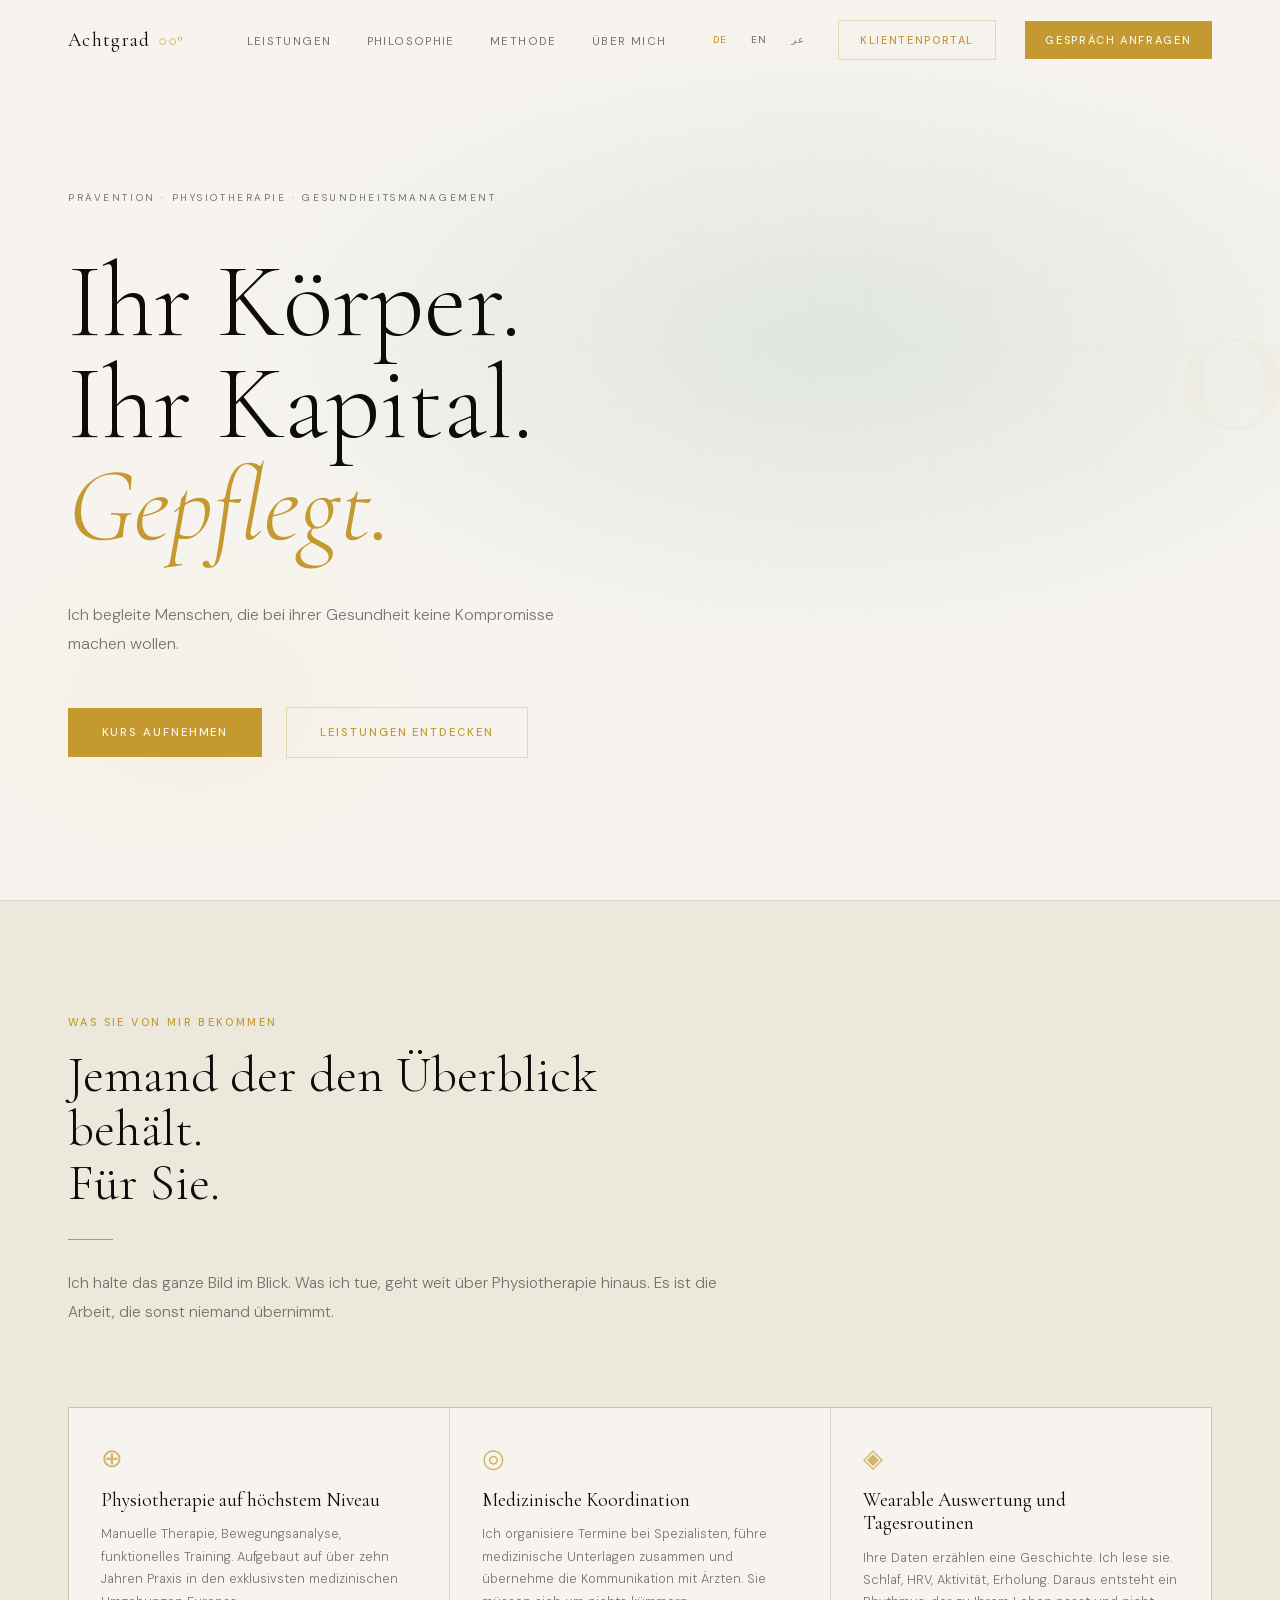
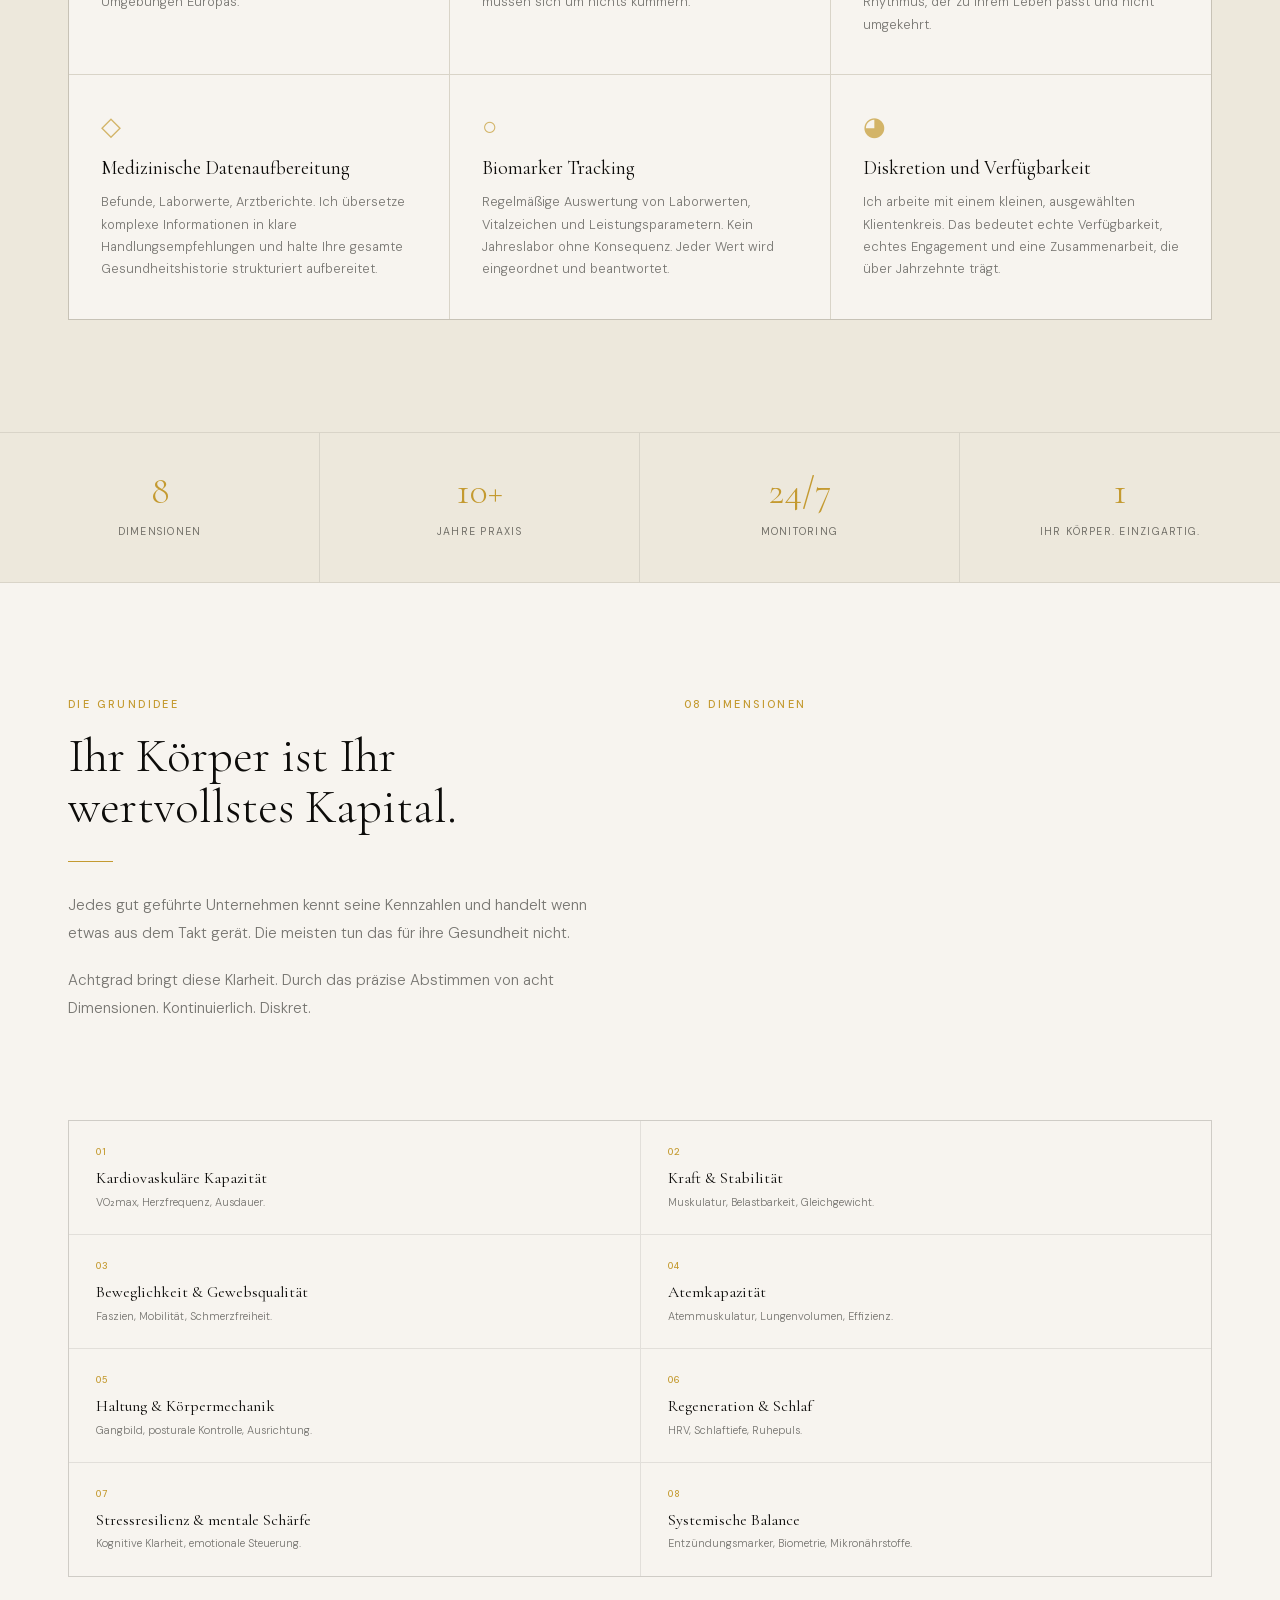
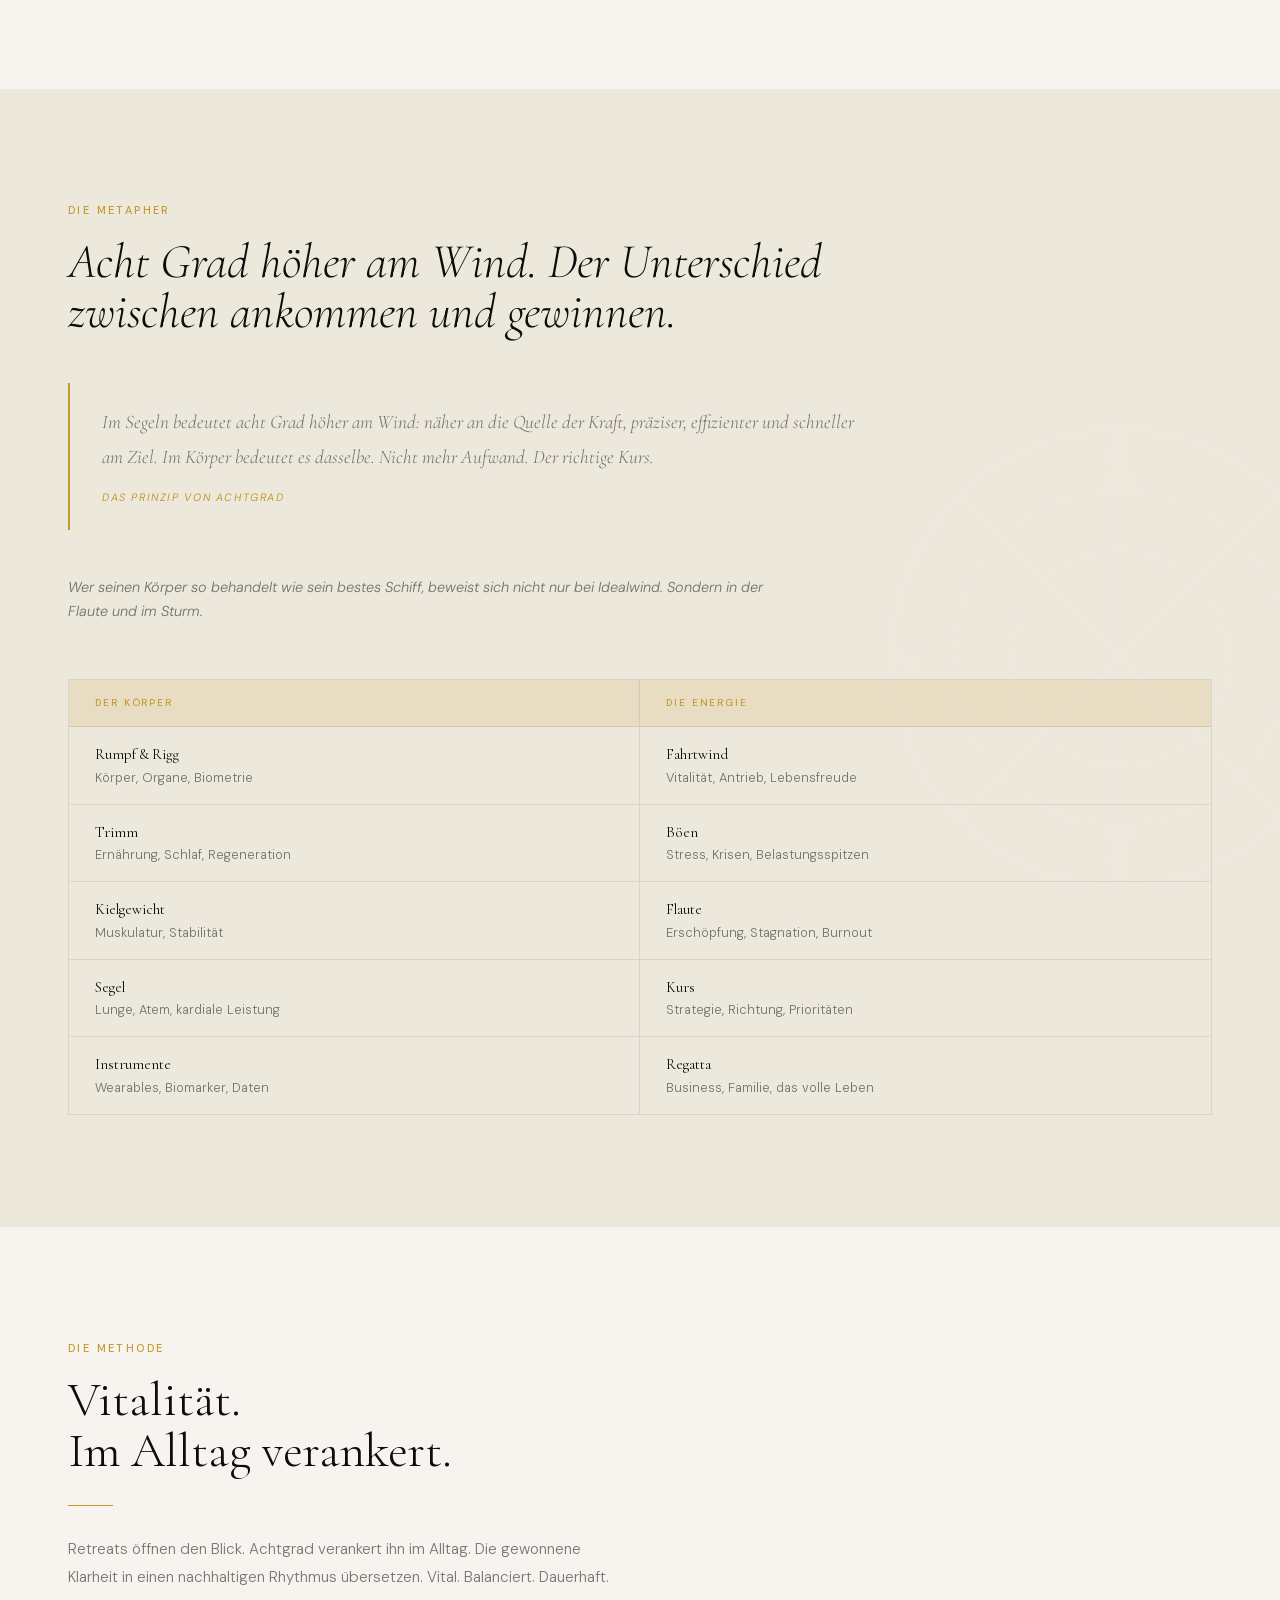
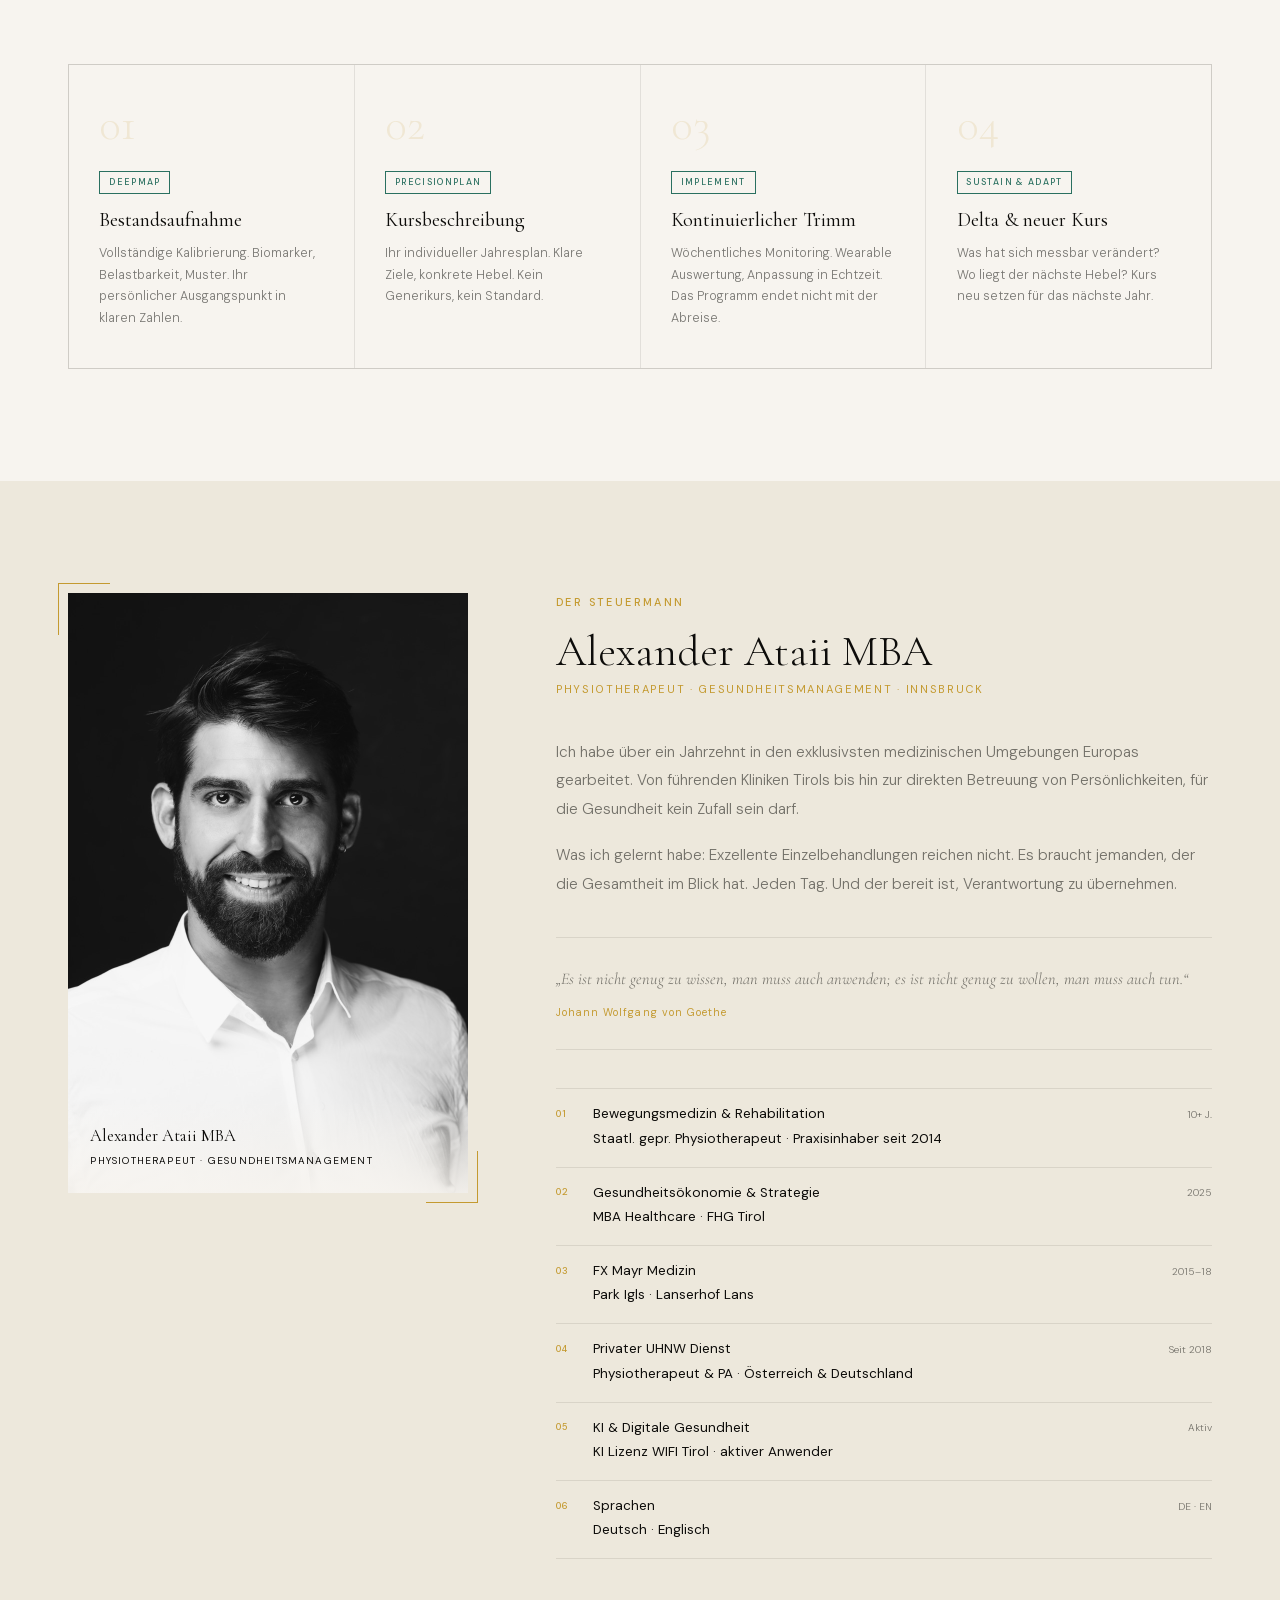
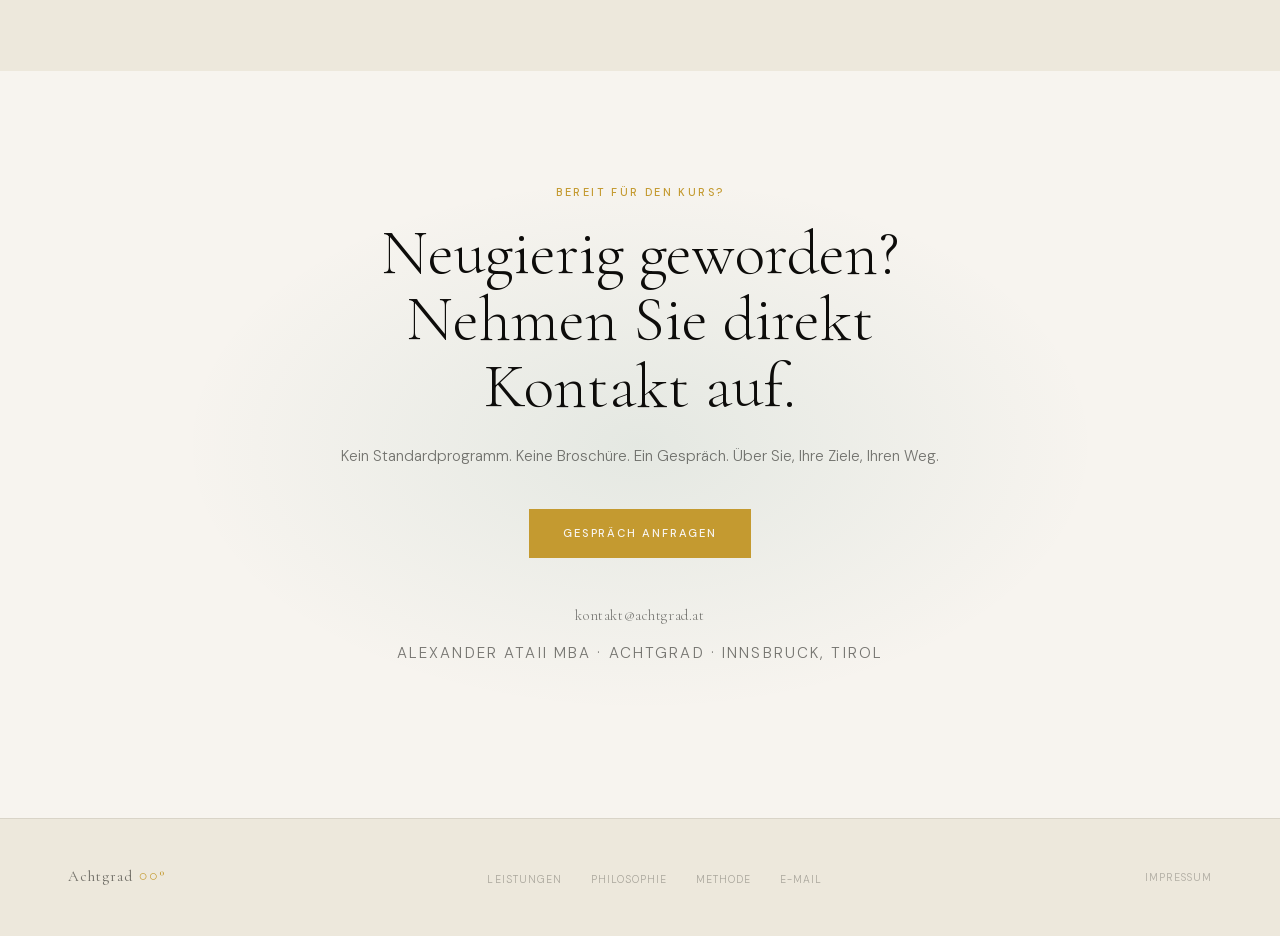
==== commit 149e0969: "index.html: Klientenportal als Button, Titel- und Textanpassungen - Klientenportal in Nav: aus ul-Li" ====
--- a/index.html
+++ b/index.html
@@ -54,6 +54,8 @@
 .ld{color:var(--edge-gold);font-size:.5rem}
 .nc{font-size:.68rem;font-weight:500;letter-spacing:.15em;text-transform:uppercase;color:var(--dark);background:var(--gold);border:none;padding:.6rem 1.3rem;transition:background .2s,transform .2s;cursor:pointer;display:inline-block}
 .nc:hover{background:var(--gold-hi);transform:translateY(-1px)}
+.np{font-size:.68rem;font-weight:500;letter-spacing:.15em;text-transform:uppercase;color:var(--gold);background:transparent;border:1px solid var(--edge-gold);padding:.6rem 1.3rem;transition:all .2s;display:inline-block}
+.np:hover{background:var(--gold);color:var(--dark)}
 .hb{display:none;flex-direction:column;gap:5px;background:none;border:none;padding:4px;cursor:pointer}
 .hb span{display:block;width:21px;height:1px;background:var(--cream);transition:all .3s}
 #hero{min-height:100vh;display:flex;align-items:center;overflow:hidden;padding:0}
@@ -245,7 +247,6 @@
         <li><a href="#philosophy" data-t="nph">Philosophie</a></li>
         <li><a href="#method" data-t="nme">Methode</a></li>
         <li><a href="#about" data-t="nab">&#220;ber mich</a></li>
-        <li><a href="https://portal.achtgrad.at">Klientenportal</a></li>
       </ul>
       <div class="lb">
         <button class="lbtn on" data-l="de">DE</button>
@@ -254,6 +255,7 @@
         <span class="ld">&middot;</span>
         <button class="lbtn" data-l="ar">&#1593;&#1585;</button>
       </div>
+      <a href="https://portal.achtgrad.at" class="np">Klientenportal</a>
       <a href="#contact" class="nc" data-t="nct">Gespr&#228;ch anfragen</a>
     </div>
   </div>
@@ -272,7 +274,7 @@
       </h1>
       <p class="hs" data-t="hsu">Ich begleite Menschen, die bei ihrer Gesundheit keine Kompromisse machen wollen.</p>
       <div class="hc">
-        <a href="#contact" class="btn bg" data-t="hct">Kurs aufnehmen</a>
+        <a href="#" onclick="window.location.href='mail'+('to:kontakt@')+('achtgrad.at');return false;" class="btn bg" data-t="hct">Kurs aufnehmen</a>
         <a href="leistungen.html" class="btn bo" data-t="hsv">Leistungen entdecken</a>
       </div>
     </div>
@@ -398,13 +400,13 @@
         <img src="portrait.jpg" alt="Alexander Ataii MBA, Physiotherapeut Innsbruck" style="width:100%;display:block">
         <div class="pc">
           <p>Alexander Ataii MBA</p>
-          <span data-t="acap">Physiotherapeut &middot; Gesundheitsarchitekt</span>
+          <span data-t="acap">Physiotherapeut &middot; Gesundheitsmanagement</span>
         </div>
       </div>
       <div class="ab rv d1">
         <span class="ey" data-t="aey">Der Steuermann</span>
         <h2 data-t="anm">Alexander Ataii MBA</h2>
-        <p class="abs" data-t="asu">Physiotherapeut &middot; Gesundheitsarchitekt &middot; Innsbruck</p>
+        <p class="abs" data-t="asu">Physiotherapeut &middot; Gesundheitsmanagement &middot; Innsbruck</p>
         <p class="abp" data-t="ap1">Ich habe &#252;ber ein Jahrzehnt in den exklusivsten medizinischen Umgebungen Europas gearbeitet. Von f&#252;hrenden Kliniken Tirols bis hin zur direkten Betreuung von Pers&#246;nlichkeiten, f&#252;r die Gesundheit kein Zufall sein darf.</p>
         <p class="abp" data-t="ap2">Was ich gelernt habe: Exzellente Einzelbehandlungen reichen nicht. Es braucht jemanden, der die Gesamtheit im Blick hat. Jeden Tag. Und der bereit ist, Verantwortung zu &#252;bernehmen.</p>
         <blockquote class="abq">
@@ -461,8 +463,8 @@
 
 <script>
 const T={
-de:{nsv:"Leistungen",nph:"Philosophie",nme:"Methode",nab:"\u00dcber mich",nct:"Gespr\u00e4ch anfragen",hov:"Pr\u00e4vention \u00b7 Physiotherapie \u00b7 Gesundheitsmanagement",hl1:"Ihr K\u00f6rper.",hl2:"Ihr Kapital.",hl3:"Gepflegt.",hsu:"Ich begleite Menschen, die bei ihrer Gesundheit keine Kompromisse machen wollen.",hct:"Kurs aufnehmen",hsv:"Leistungen entdecken",scr:"Scroll",sey:"Was Sie von mir bekommen",shl:"Jemand der den Überblick behält.\nFür Sie.",stx:"Ärzte diagnostizieren. Therapeuten behandeln. Coaches motivieren. Was fehlt, ist jemand der all das zusammenhält, koordiniert und im Alltag begleitet. Nicht als Ersatz für Fachleute, sondern als die Verbindung zwischen ihnen.",s1t:"Physiotherapie auf h\u00f6chstem Niveau",s1p:"Manuelle Therapie, Bewegungsanalyse, funktionelles Training. Aufgebaut auf \u00fcber zehn Jahren Praxis in den exklusivsten medizinischen Umgebungen Europas.",s2t:"Medizinische Koordination",s2p:"Ich organisiere Termine bei Spezialisten, f\u00fchre medizinische Unterlagen zusammen und \u00fcbernehme die Kommunikation mit \u00c4rzten. Sie m\u00fcssen sich um nichts k\u00fcmmern.",s3t:"Wearable Auswertung und Tagesroutinen",s3p:"Ihre Daten erz\u00e4hlen eine Geschichte. Ich lese sie. Schlaf, HRV, Aktivit\u00e4t, Erholung. Daraus entsteht ein Rhythmus, der zu Ihrem Leben passt und nicht umgekehrt.",s4t:"Medizinische Datenaufbereitung",s4p:"Befunde, Laborwerte, Arztberichte. Ich \u00fcbersetze komplexe Informationen in klare Handlungsempfehlungen und halte Ihre gesamte Gesundheitshistorie strukturiert aufbereitet.",s5t:"Biomarker Tracking",s5p:"Regelm\u00e4\u00dfige Auswertung von Laborwerten, Vitalzeichen und Leistungsparametern. Kein Jahreslabor ohne Konsequenz. Jeder Wert wird eingeordnet und beantwortet.",s6t:"Diskretion und Verf\u00fcgbarkeit",s6p:"Ich arbeite mit einem kleinen, ausgew\u00e4hlten Klientenkreis. Das bedeutet echte Verf\u00fcgbarkeit, echtes Engagement und eine Zusammenarbeit, die \u00fcber Jahrzehnte tr\u00e4gt.",st1:"Dimensionen",st2:"Jahre Praxis",st3:"Monitoring",st4:"Ihr K\u00f6rper. Einzigartig.",pey:"Die Grundidee",phl:"Ihr K\u00f6rper ist Ihr wertvollstes Kapital.",pp1:"Jedes gut gef\u00fchrte Unternehmen kennt seine Kennzahlen und handelt wenn etwas aus dem Takt ger\u00e4t. Die meisten tun das f\u00fcr ihre Gesundheit nicht.",pp2:"Achtgrad bringt diese Klarheit. Durch das pr\u00e4zise Abstimmen von acht Dimensionen. Kontinuierlich. Diskret.",pdim:"08 Dimensionen",d1t:"Kardiovaskul\u00e4re Kapazit\u00e4t",d1s:"VO\u2082max, Herzfrequenz, Ausdauer.",d2t:"Kraft & Stabilit\u00e4t",d2s:"Muskulatur, Belastbarkeit, Gleichgewicht.",d3t:"Beweglichkeit & Gewebsqualit\u00e4t",d3s:"Faszien, Mobilit\u00e4t, Schmerzfreiheit.",d4t:"Atemkapazit\u00e4t",d4s:"Atemmuskulatur, Lungenvolumen, Effizienz.",d5t:"Haltung & K\u00f6rpermechanik",d5s:"Gangbild, posturale Kontrolle, Ausrichtung.",d6t:"Regeneration & Schlaf",d6s:"HRV, Schlaftiefe, Ruhepuls.",d7t:"Stressresilienz & mentale Sch\u00e4rfe",d7s:"Kognitive Klarheit, emotionale Steuerung.",d8t:"Systemische Balance",d8s:"Entz\u00fcndungsmarker, Biometrie, Mikron\u00e4hrstoffe.",mey:"Die Metapher",mhl:"Acht Grad h\u00f6her am Wind. Der Unterschied zwischen ankommen und gewinnen.",mqt:"Im Segeln bedeutet acht Grad h\u00f6her am Wind: n\u00e4her an die Quelle der Kraft, pr\u00e4ziser, effizienter und schneller am Ziel. Im K\u00f6rper bedeutet es dasselbe. Nicht mehr Aufwand. Der richtige Kurs.",mci:"Das Prinzip von Achtgrad",mnt:"Wer seinen K\u00f6rper so behandelt wie sein bestes Schiff, beweist sich nicht nur bei Idealwind. Sondern in der Flaute und im Sturm.",ac1:"DER K\u00d6RPER",ac2:"DIE ENERGIE",r1k:"Rumpf & Rigg",r1kd:"K\u00f6rper, Organe, Biometrie",r1e:"Fahrtwind",r1ed:"Vitalit\u00e4t, Antrieb, Lebensfreude",r2k:"Trimm",r2kd:"Ern\u00e4hrung, Schlaf, Regeneration",r2e:"B\u00f6en",r2ed:"Stress, Krisen, Belastungsspitzen",r3k:"Kielgewicht",r3kd:"Muskulatur, Stabilit\u00e4t",r3e:"Flaute",r3ed:"Ersch\u00f6pfung, Stagnation, Burnout",r4k:"Segel",r4kd:"Lunge, Atem, kardiale Leistung",r4e:"Kurs",r4ed:"Strategie, Richtung, Priorit\u00e4ten",r5k:"Instrumente",r5kd:"Wearables, Biomarker, Daten",r5e:"Regatta",r5ed:"Business, Familie, das volle Leben",mey2:"Die Methode",mhl2:"Vitalit\u00e4t.\nIm Alltag verankert.",mtx:"Retreats \u00f6ffnen den Blick. Achtgrad verankert ihn im Alltag. Die gewonnene Klarheit in einen nachhaltigen Rhythmus \u00fcbersetzen. Vital. Balanciert. Dauerhaft.",sg1:"DeepMap",st1t:"Bestandsaufnahme",st1p:"Vollst\u00e4ndige Kalibrierung. Biomarker, Belastbarkeit, Muster. Ihr pers\u00f6nlicher Ausgangspunkt in klaren Zahlen.",sg2:"PrecisionPlan",st2t:"Kursbeschreibung",st2p:"Ihr individueller Jahresplan. Klare Ziele, konkrete Hebel. Kein Generikurs, kein Standard.",sg3:"Implement",st3t:"Kontinuierlicher Trimm",st3p:"W\u00f6chentliches Monitoring. Wearable Auswertung, Anpassung in Echtzeit. Das Programm endet nicht mit der Abreise.",sg4:"Sustain & Adapt",st4t:"Delta & neuer Kurs",st4p:"Was hat sich messbar ver\u00e4ndert? Wo liegt der n\u00e4chste Hebel? Kurs neu setzen f\u00fcr das n\u00e4chste Jahr.",aey:"Der Steuermann",anm:"Alexander Ataii MBA",asu:"Physiotherapeut \u00b7 Gesundheitsarchitekt \u00b7 Innsbruck",acap:"Physiotherapeut \u00b7 Gesundheitsarchitekt",ap1:"Ich habe \u00fcber ein Jahrzehnt in den exklusivsten medizinischen Umgebungen Europas gearbeitet. Von f\u00fchrenden Kliniken Tirols bis hin zur direkten Betreuung von Pers\u00f6nlichkeiten, f\u00fcr die Gesundheit kein Zufall sein darf.",ap2:"Was ich gelernt habe: Exzellente Einzelbehandlungen reichen nicht. Es braucht jemanden, der die Gesamtheit im Blick hat. Jeden Tag. Und der bereit ist, Verantwortung zu \u00fcbernehmen.",aqt:"\u201eEs ist nicht genug zu wissen, man muss auch anwenden; es ist nicht genug zu wollen, man muss auch tun.\u201c",c1t:"Bewegungsmedizin & Rehabilitation",c1s:"Staatl. gepr. Physiotherapeut \u00b7 Praxisinhaber seit 2014",c2t:"Gesundheits\u00f6konomie & Strategie",c2s:"MBA Healthcare \u00b7 FHG Tirol",c3t:"FX Mayr Medizin",c3s:"Park Igls \u00b7 Lanserhof Lans",c4t:"Privater UHNW Dienst",c4s:"Physiotherapeut & PA \u00b7 \u00d6sterreich & Deutschland",c5t:"KI & Digitale Gesundheit",c5s:"KI Lizenz WIFI Tirol \u00b7 aktiver Anwender",c6t:"Sprachen",csince:"Seit 2018",cact:"Aktiv",cey:"Bereit f\u00fcr den Kurs?",chl:"Das erste Gespr\u00e4ch ist frei.",ctx:"Kein Standardprogramm. Keine Brosch\u00fcre. Ein Gespr\u00e4ch. \u00dcber Sie, Ihre Ziele, Ihren Weg.",cbt:"Gespr\u00e4ch anfragen",impr:"Impressum"},
-en:{nsv:"Services",nph:"Philosophy",nme:"Method",nab:"About",nct:"Request Consultation",hov:"Prevention \u00b7 Physiotherapy \u00b7 Health Management",hl1:"Your Body.",hl2:"Your Capital.",hl3:"Cared For.",hsu:"I work with people who refuse to compromise when it comes to their health.",hct:"Start the Course",hsv:"Discover Services",scr:"Scroll",sey:"What You Get From Me",shl:"Someone who keeps the overview.\nFor you.",stx:"Doctors diagnose. Therapists treat. Coaches motivate. What is missing is someone who holds it all together, coordinates it and accompanies the client in daily life. Not as a replacement for specialists, but as the connection between them.",s1t:"Physiotherapy at the Highest Level",s1p:"Manual therapy, movement analysis, functional training. Built on over ten years of practice in the most exclusive medical environments in Europe.",s2t:"Medical Coordination",s2p:"I organise specialist appointments, consolidate medical records and handle all communication with physicians. You focus on what matters.",s3t:"Wearable Analysis and Daily Routines",s3p:"Your data tells a story. I read it. Sleep, HRV, activity, recovery. From that, a rhythm emerges that fits your life. Not the other way around.",s4t:"Medical Data Processing",s4p:"Test results, lab values, medical reports. I translate complex information into clear recommendations and keep your entire health history structured and accessible.",s5t:"Biomarker Tracking",s5p:"Regular analysis of lab values, vital signs and performance parameters. No annual test without consequence. Every value is interpreted and addressed.",s6t:"Discretion and Availability",s6p:"I work with a small, selected group of clients. That means real availability, real commitment and a partnership that holds over decades.",st1:"Dimensions",st2:"Years Practice",st3:"Monitoring",st4:"Your Body. Unique.",pey:"The Core Idea",phl:"Your body is your most valuable asset.",pp1:"Every well-run company knows its metrics and acts when something falls out of rhythm. Most people do not apply this to their health.",pp2:"Achtgrad brings this clarity. Through the precise calibration of eight dimensions. Continuously. Discreetly.",pdim:"08 Dimensions",d1t:"Cardiovascular Capacity",d1s:"VO\u2082max, heart rate, endurance.",d2t:"Strength & Stability",d2s:"Musculature, resilience, balance.",d3t:"Mobility & Tissue Quality",d3s:"Fascia, mobility, pain-free movement.",d4t:"Respiratory Capacity",d4s:"Breathing muscles, lung volume, efficiency.",d5t:"Posture & Body Mechanics",d5s:"Gait, postural control, alignment.",d6t:"Recovery & Sleep",d6s:"HRV, sleep depth, resting heart rate.",d7t:"Stress Resilience & Mental Clarity",d7s:"Cognitive clarity, emotional regulation.",d8t:"Systemic Balance",d8s:"Inflammation markers, biometrics, micronutrients.",mey:"The Metaphor",mhl:"Eight degrees higher into the wind. The difference between arriving and winning.",mqt:"In sailing, eight degrees higher into the wind means closer to the source of power, more precise, more efficient and faster to the goal. In the body, it means the same. Not more effort. The right course.",mci:"The Achtgrad Principle",mnt:"Those who treat their body like their finest vessel prove themselves not only in perfect conditions. But in the doldrums and the storm.",ac1:"THE BODY",ac2:"THE ENERGY",r1k:"Hull & Rigging",r1kd:"Body, organs, biometrics",r1e:"Fair Wind",r1ed:"Vitality, drive, joie de vivre",r2k:"Trim",r2kd:"Nutrition, sleep, recovery",r2e:"Gusts",r2ed:"Stress, crises, peak loads",r3k:"Keel Weight",r3kd:"Musculature, stability",r3e:"Doldrums",r3ed:"Exhaustion, stagnation, burnout",r4k:"Sails",r4kd:"Lungs, breath, cardiac output",r4e:"Course",r4ed:"Strategy, direction, priorities",r5k:"Instruments",r5kd:"Wearables, biomarkers, data",r5e:"Regatta",r5ed:"Business, family, full life",mey2:"The Method",mhl2:"Vitality.\nAnchored in daily life.",mtx:"Retreats open the mind. Achtgrad anchors it in daily life. Translating clarity into a sustainable rhythm. Vital. Balanced. Lasting.",sg1:"DeepMap",st1t:"Assessment",st1p:"Complete calibration. Biomarkers, resilience, patterns. Your personal baseline in clear numbers.",sg2:"PrecisionPlan",st2t:"Course Description",st2p:"Your individual annual plan. Clear goals, concrete levers. No generic program, no standard.",sg3:"Implement",st3t:"Continuous Trim",st3p:"Weekly monitoring. Wearable analysis, real-time adjustment. The program does not end when you leave.",sg4:"Sustain & Adapt",st4t:"Delta & New Course",st4p:"What has measurably changed? Where is the next lever? Set a new course for the coming year.",aey:"The Helmsman",anm:"Alexander Ataii MBA",asu:"Physiotherapist \u00b7 Health Architect \u00b7 Innsbruck",acap:"Physiotherapist \u00b7 Health Architect",ap1:"I have spent over a decade in Europe's most exclusive healthcare environments. From leading clinics in Tyrol to direct care of individuals for whom health cannot be left to chance.",ap2:"What I have learned: excellent individual treatments are not enough. It requires someone who keeps the full picture in view. Every day. Someone willing to take responsibility.",aqt:'"It is not enough to know, one must also apply; it is not enough to wish, one must also act."',c1t:"Movement Medicine & Rehabilitation",c1s:"State-certified physiotherapist \u00b7 Practice owner since 2014",c2t:"Health Economics & Strategy",c2s:"MBA Healthcare \u00b7 FHG Tyrol",c3t:"FX Mayr Medicine",c3s:"Park Igls \u00b7 Lanserhof Lans",c4t:"Private UHNW Service",c4s:"Physiotherapist & PA \u00b7 Austria & Germany",c5t:"AI & Digital Health",c5s:"AI License WIFI Tyrol \u00b7 active practitioner",c6t:"Languages",csince:"Since 2018",cact:"Active",cey:"Ready for the Course?",chl:"Curious? Get in touch directly.",ctx:"No standard program. No brochure. A conversation. About you, your goals, your path.",cbt:"Request Consultation",impr:"Legal Notice"},
+de:{nsv:"Leistungen",nph:"Philosophie",nme:"Methode",nab:"\u00dcber mich",nct:"Gespr\u00e4ch anfragen",hov:"Pr\u00e4vention \u00b7 Physiotherapie \u00b7 Gesundheitsmanagement",hl1:"Ihr K\u00f6rper.",hl2:"Ihr Kapital.",hl3:"Gepflegt.",hsu:"Ich begleite Menschen, die bei ihrer Gesundheit keine Kompromisse machen wollen.",hct:"Kurs aufnehmen",hsv:"Leistungen entdecken",scr:"Scroll",sey:"Was Sie von mir bekommen",shl:"Jemand der den Überblick behält.\nFür Sie.",stx:"Ärzte diagnostizieren. Therapeuten behandeln. Coaches motivieren. Was fehlt, ist jemand der all das zusammenhält, koordiniert und im Alltag begleitet. Nicht als Ersatz für Fachleute, sondern als die Verbindung zwischen ihnen.",s1t:"Physiotherapie auf h\u00f6chstem Niveau",s1p:"Manuelle Therapie, Bewegungsanalyse, funktionelles Training. Aufgebaut auf \u00fcber zehn Jahren Praxis in den exklusivsten medizinischen Umgebungen Europas.",s2t:"Medizinische Koordination",s2p:"Ich organisiere Termine bei Spezialisten, f\u00fchre medizinische Unterlagen zusammen und \u00fcbernehme die Kommunikation mit \u00c4rzten. Sie m\u00fcssen sich um nichts k\u00fcmmern.",s3t:"Wearable Auswertung und Tagesroutinen",s3p:"Ihre Daten erz\u00e4hlen eine Geschichte. Ich lese sie. Schlaf, HRV, Aktivit\u00e4t, Erholung. Daraus entsteht ein Rhythmus, der zu Ihrem Leben passt und nicht umgekehrt.",s4t:"Medizinische Datenaufbereitung",s4p:"Befunde, Laborwerte, Arztberichte. Ich \u00fcbersetze komplexe Informationen in klare Handlungsempfehlungen und halte Ihre gesamte Gesundheitshistorie strukturiert aufbereitet.",s5t:"Biomarker Tracking",s5p:"Regelm\u00e4\u00dfige Auswertung von Laborwerten, Vitalzeichen und Leistungsparametern. Kein Jahreslabor ohne Konsequenz. Jeder Wert wird eingeordnet und beantwortet.",s6t:"Diskretion und Verf\u00fcgbarkeit",s6p:"Ich arbeite mit einem kleinen, ausgew\u00e4hlten Klientenkreis. Das bedeutet echte Verf\u00fcgbarkeit, echtes Engagement und eine Zusammenarbeit, die \u00fcber Jahrzehnte tr\u00e4gt.",st1:"Dimensionen",st2:"Jahre Praxis",st3:"Monitoring",st4:"Ihr K\u00f6rper. Einzigartig.",pey:"Die Grundidee",phl:"Ihr K\u00f6rper ist Ihr wertvollstes Kapital.",pp1:"Jedes gut gef\u00fchrte Unternehmen kennt seine Kennzahlen und handelt wenn etwas aus dem Takt ger\u00e4t. Die meisten tun das f\u00fcr ihre Gesundheit nicht.",pp2:"Achtgrad bringt diese Klarheit. Durch das pr\u00e4zise Abstimmen von acht Dimensionen. Kontinuierlich. Diskret.",pdim:"08 Dimensionen",d1t:"Kardiovaskul\u00e4re Kapazit\u00e4t",d1s:"VO\u2082max, Herzfrequenz, Ausdauer.",d2t:"Kraft & Stabilit\u00e4t",d2s:"Muskulatur, Belastbarkeit, Gleichgewicht.",d3t:"Beweglichkeit & Gewebsqualit\u00e4t",d3s:"Faszien, Mobilit\u00e4t, Schmerzfreiheit.",d4t:"Atemkapazit\u00e4t",d4s:"Atemmuskulatur, Lungenvolumen, Effizienz.",d5t:"Haltung & K\u00f6rpermechanik",d5s:"Gangbild, posturale Kontrolle, Ausrichtung.",d6t:"Regeneration & Schlaf",d6s:"HRV, Schlaftiefe, Ruhepuls.",d7t:"Stressresilienz & mentale Sch\u00e4rfe",d7s:"Kognitive Klarheit, emotionale Steuerung.",d8t:"Systemische Balance",d8s:"Entz\u00fcndungsmarker, Biometrie, Mikron\u00e4hrstoffe.",mey:"Die Metapher",mhl:"Acht Grad h\u00f6her am Wind. Der Unterschied zwischen ankommen und gewinnen.",mqt:"Im Segeln bedeutet acht Grad h\u00f6her am Wind: n\u00e4her an die Quelle der Kraft, pr\u00e4ziser, effizienter und schneller am Ziel. Im K\u00f6rper bedeutet es dasselbe. Nicht mehr Aufwand. Der richtige Kurs.",mci:"Das Prinzip von Achtgrad",mnt:"Wer seinen K\u00f6rper so behandelt wie sein bestes Schiff, beweist sich nicht nur bei Idealwind. Sondern in der Flaute und im Sturm.",ac1:"DER K\u00d6RPER",ac2:"DIE ENERGIE",r1k:"Rumpf & Rigg",r1kd:"K\u00f6rper, Organe, Biometrie",r1e:"Fahrtwind",r1ed:"Vitalit\u00e4t, Antrieb, Lebensfreude",r2k:"Trimm",r2kd:"Ern\u00e4hrung, Schlaf, Regeneration",r2e:"B\u00f6en",r2ed:"Stress, Krisen, Belastungsspitzen",r3k:"Kielgewicht",r3kd:"Muskulatur, Stabilit\u00e4t",r3e:"Flaute",r3ed:"Ersch\u00f6pfung, Stagnation, Burnout",r4k:"Segel",r4kd:"Lunge, Atem, kardiale Leistung",r4e:"Kurs",r4ed:"Strategie, Richtung, Priorit\u00e4ten",r5k:"Instrumente",r5kd:"Wearables, Biomarker, Daten",r5e:"Regatta",r5ed:"Business, Familie, das volle Leben",mey2:"Die Methode",mhl2:"Vitalit\u00e4t.\nIm Alltag verankert.",mtx:"Retreats \u00f6ffnen den Blick. Achtgrad verankert ihn im Alltag. Die gewonnene Klarheit in einen nachhaltigen Rhythmus \u00fcbersetzen. Vital. Balanciert. Dauerhaft.",sg1:"DeepMap",st1t:"Bestandsaufnahme",st1p:"Vollst\u00e4ndige Kalibrierung. Biomarker, Belastbarkeit, Muster. Ihr pers\u00f6nlicher Ausgangspunkt in klaren Zahlen.",sg2:"PrecisionPlan",st2t:"Kursbeschreibung",st2p:"Ihr individueller Jahresplan. Klare Ziele, konkrete Hebel. Kein Generikurs, kein Standard.",sg3:"Implement",st3t:"Kontinuierlicher Trimm",st3p:"W\u00f6chentliches Monitoring. Wearable Auswertung, Anpassung in Echtzeit. Das Programm endet nicht mit der Abreise.",sg4:"Sustain & Adapt",st4t:"Delta & neuer Kurs",st4p:"Was hat sich messbar ver\u00e4ndert? Wo liegt der n\u00e4chste Hebel? Kurs neu setzen f\u00fcr das n\u00e4chste Jahr.",aey:"Der Steuermann",anm:"Alexander Ataii MBA",asu:"Physiotherapeut \u00b7 Gesundheitsmanagement \u00b7 Innsbruck",acap:"Physiotherapeut \u00b7 Gesundheitsmanagement",ap1:"Ich habe \u00fcber ein Jahrzehnt in den exklusivsten medizinischen Umgebungen Europas gearbeitet. Von f\u00fchrenden Kliniken Tirols bis hin zur direkten Betreuung von Pers\u00f6nlichkeiten, f\u00fcr die Gesundheit kein Zufall sein darf.",ap2:"Was ich gelernt habe: Exzellente Einzelbehandlungen reichen nicht. Es braucht jemanden, der die Gesamtheit im Blick hat. Jeden Tag. Und der bereit ist, Verantwortung zu \u00fcbernehmen.",aqt:"\u201eEs ist nicht genug zu wissen, man muss auch anwenden; es ist nicht genug zu wollen, man muss auch tun.\u201c",c1t:"Bewegungsmedizin & Rehabilitation",c1s:"Staatl. gepr. Physiotherapeut \u00b7 Praxisinhaber seit 2014",c2t:"Gesundheits\u00f6konomie & Strategie",c2s:"MBA Healthcare \u00b7 FHG Tirol",c3t:"FX Mayr Medizin",c3s:"Park Igls \u00b7 Lanserhof Lans",c4t:"Privater UHNW Dienst",c4s:"Physiotherapeut & PA \u00b7 \u00d6sterreich & Deutschland",c5t:"KI & Digitale Gesundheit",c5s:"KI Lizenz WIFI Tirol \u00b7 aktiver Anwender",c6t:"Sprachen",csince:"Seit 2018",cact:"Aktiv",cey:"Bereit f\u00fcr den Kurs?",chl:"Neugierig geworden? Nehmen Sie direkt Kontakt auf.",ctx:"Kein Standardprogramm. Keine Brosch\u00fcre. Ein Gespr\u00e4ch. \u00dcber Sie, Ihre Ziele, Ihren Weg.",cbt:"Gespr\u00e4ch anfragen",impr:"Impressum"},
+en:{nsv:"Services",nph:"Philosophy",nme:"Method",nab:"About",nct:"Request Consultation",hov:"Prevention \u00b7 Physiotherapy \u00b7 Health Management",hl1:"Your Body.",hl2:"Your Capital.",hl3:"Cared For.",hsu:"I work with people who refuse to compromise when it comes to their health.",hct:"Start the Course",hsv:"Discover Services",scr:"Scroll",sey:"What You Get From Me",shl:"Someone who keeps the overview.\nFor you.",stx:"Doctors diagnose. Therapists treat. Coaches motivate. What is missing is someone who holds it all together, coordinates it and accompanies the client in daily life. Not as a replacement for specialists, but as the connection between them.",s1t:"Physiotherapy at the Highest Level",s1p:"Manual therapy, movement analysis, functional training. Built on over ten years of practice in the most exclusive medical environments in Europe.",s2t:"Medical Coordination",s2p:"I organise specialist appointments, consolidate medical records and handle all communication with physicians. You focus on what matters.",s3t:"Wearable Analysis and Daily Routines",s3p:"Your data tells a story. I read it. Sleep, HRV, activity, recovery. From that, a rhythm emerges that fits your life. Not the other way around.",s4t:"Medical Data Processing",s4p:"Test results, lab values, medical reports. I translate complex information into clear recommendations and keep your entire health history structured and accessible.",s5t:"Biomarker Tracking",s5p:"Regular analysis of lab values, vital signs and performance parameters. No annual test without consequence. Every value is interpreted and addressed.",s6t:"Discretion and Availability",s6p:"I work with a small, selected group of clients. That means real availability, real commitment and a partnership that holds over decades.",st1:"Dimensions",st2:"Years Practice",st3:"Monitoring",st4:"Your Body. Unique.",pey:"The Core Idea",phl:"Your body is your most valuable asset.",pp1:"Every well-run company knows its metrics and acts when something falls out of rhythm. Most people do not apply this to their health.",pp2:"Achtgrad brings this clarity. Through the precise calibration of eight dimensions. Continuously. Discreetly.",pdim:"08 Dimensions",d1t:"Cardiovascular Capacity",d1s:"VO\u2082max, heart rate, endurance.",d2t:"Strength & Stability",d2s:"Musculature, resilience, balance.",d3t:"Mobility & Tissue Quality",d3s:"Fascia, mobility, pain-free movement.",d4t:"Respiratory Capacity",d4s:"Breathing muscles, lung volume, efficiency.",d5t:"Posture & Body Mechanics",d5s:"Gait, postural control, alignment.",d6t:"Recovery & Sleep",d6s:"HRV, sleep depth, resting heart rate.",d7t:"Stress Resilience & Mental Clarity",d7s:"Cognitive clarity, emotional regulation.",d8t:"Systemic Balance",d8s:"Inflammation markers, biometrics, micronutrients.",mey:"The Metaphor",mhl:"Eight degrees higher into the wind. The difference between arriving and winning.",mqt:"In sailing, eight degrees higher into the wind means closer to the source of power, more precise, more efficient and faster to the goal. In the body, it means the same. Not more effort. The right course.",mci:"The Achtgrad Principle",mnt:"Those who treat their body like their finest vessel prove themselves not only in perfect conditions. But in the doldrums and the storm.",ac1:"THE BODY",ac2:"THE ENERGY",r1k:"Hull & Rigging",r1kd:"Body, organs, biometrics",r1e:"Fair Wind",r1ed:"Vitality, drive, joie de vivre",r2k:"Trim",r2kd:"Nutrition, sleep, recovery",r2e:"Gusts",r2ed:"Stress, crises, peak loads",r3k:"Keel Weight",r3kd:"Musculature, stability",r3e:"Doldrums",r3ed:"Exhaustion, stagnation, burnout",r4k:"Sails",r4kd:"Lungs, breath, cardiac output",r4e:"Course",r4ed:"Strategy, direction, priorities",r5k:"Instruments",r5kd:"Wearables, biomarkers, data",r5e:"Regatta",r5ed:"Business, family, full life",mey2:"The Method",mhl2:"Vitality.\nAnchored in daily life.",mtx:"Retreats open the mind. Achtgrad anchors it in daily life. Translating clarity into a sustainable rhythm. Vital. Balanced. Lasting.",sg1:"DeepMap",st1t:"Assessment",st1p:"Complete calibration. Biomarkers, resilience, patterns. Your personal baseline in clear numbers.",sg2:"PrecisionPlan",st2t:"Course Description",st2p:"Your individual annual plan. Clear goals, concrete levers. No generic program, no standard.",sg3:"Implement",st3t:"Continuous Trim",st3p:"Weekly monitoring. Wearable analysis, real-time adjustment. The program does not end when you leave.",sg4:"Sustain & Adapt",st4t:"Delta & New Course",st4p:"What has measurably changed? Where is the next lever? Set a new course for the coming year.",aey:"The Helmsman",anm:"Alexander Ataii MBA",asu:"Physiotherapist \u00b7 Health Management \u00b7 Innsbruck",acap:"Physiotherapist \u00b7 Health Management",ap1:"I have spent over a decade in Europe's most exclusive healthcare environments. From leading clinics in Tyrol to direct care of individuals for whom health cannot be left to chance.",ap2:"What I have learned: excellent individual treatments are not enough. It requires someone who keeps the full picture in view. Every day. Someone willing to take responsibility.",aqt:'"It is not enough to know, one must also apply; it is not enough to wish, one must also act."',c1t:"Movement Medicine & Rehabilitation",c1s:"State-certified physiotherapist \u00b7 Practice owner since 2014",c2t:"Health Economics & Strategy",c2s:"MBA Healthcare \u00b7 FHG Tyrol",c3t:"FX Mayr Medicine",c3s:"Park Igls \u00b7 Lanserhof Lans",c4t:"Private UHNW Service",c4s:"Physiotherapist & PA \u00b7 Austria & Germany",c5t:"AI & Digital Health",c5s:"AI License WIFI Tyrol \u00b7 active practitioner",c6t:"Languages",csince:"Since 2018",cact:"Active",cey:"Ready for the Course?",chl:"Curious? Get in touch directly.",ctx:"No standard program. No brochure. A conversation. About you, your goals, your path.",cbt:"Request Consultation",impr:"Legal Notice"},
 ar:{nsv:"\u0627\u0644\u062e\u062f\u0645\u0627\u062a",nph:"\u0627\u0644\u0641\u0644\u0633\u0641\u0629",nme:"\u0627\u0644\u0645\u0646\u0647\u062c\u064a\u0629",nab:"\u0639\u0646 \u0627\u0644\u0637\u0628\u064a\u0628",nct:"\u0637\u0644\u0628 \u0627\u0633\u062a\u0634\u0627\u0631\u0629",hov:"\u0627\u0644\u0648\u0642\u0627\u064a\u0629 \u00b7 \u0627\u0644\u0639\u0644\u0627\u062c \u0627\u0644\u0637\u0628\u064a\u0639\u064a \u00b7 \u0625\u062f\u0627\u0631\u0629 \u0627\u0644\u0635\u062d\u0629",hl1:"\u062c\u0633\u062f\u0643.",hl2:"\u0631\u0623\u0633 \u0645\u0627\u0644\u0643.",hl3:"\u0641\u064a \u0623\u0641\u0636\u0644 \u062d\u0627\u0644.",hsu:"\u0623\u0631\u0627\u0641\u0642 \u0623\u0634\u062e\u0627\u0635\u0627\u064b \u0644\u0627 \u064a\u0642\u0628\u0644\u0648\u0646 \u0627\u0644\u062a\u0646\u0627\u0632\u0644 \u0641\u064a \u0645\u0627 \u064a\u062e\u0635 \u0635\u062d\u062a\u0647\u0645.",hct:"\u0627\u0628\u062f\u0623 \u0627\u0644\u0645\u0633\u0627\u0631",hsv:"\u0627\u0643\u062a\u0634\u0641 \u0627\u0644\u062e\u062f\u0645\u0627\u062a",scr:"\u062a\u0645\u0631\u064a\u0631",sey:"\u0645\u0627 \u0633\u062a\u062d\u0635\u0644 \u0639\u0644\u064a\u0647",shl:"\u0643\u062b\u064a\u0631 \u0645\u0646 \u0627\u0644\u0646\u062a\u0627\u0626\u062c. \u0643\u062b\u064a\u0631 \u0645\u0646 \u0627\u0644\u0645\u0639\u0644\u0648\u0645\u0627\u062a.\n\u0644\u0643\u0646 \u0644\u0627 \u0623\u062d\u062f \u064a\u062a\u0627\u0628\u0639 \u0627\u0644\u0635\u0648\u0631\u0629 \u0643\u0627\u0645\u0644\u0629.",stx:"\u0627\u0644\u0623\u0637\u0628\u0627\u0621 \u064a\u0634\u062e\u0635\u0648\u0646. \u0627\u0644\u0645\u0639\u0627\u0644\u062c\u0648\u0646 \u064a\u0639\u0627\u0644\u062c\u0648\u0646. \u0645\u0627 \u064a\u0646\u0642\u0635\u0647\u0648 \u0634\u062e\u0635 \u064a\u062c\u0645\u0639 \u0643\u0644 \u0630\u0644\u0643 \u0648\u064a\u0646\u0633\u0642\u0647 \u0648\u064a\u0631\u0627\u0641\u0642 \u0627\u0644\u0639\u0645\u064a\u0644 \u064a\u0648\u0645\u064a\u0627\u064b.",s1t:"\u0639\u0644\u0627\u062c \u0637\u0628\u064a\u0639\u064a \u0628\u0623\u0639\u0644\u0649 \u0627\u0644\u0645\u0633\u062a\u0648\u064a\u0627\u062a",s1p:"\u0639\u0644\u0627\u062c \u064a\u062f\u0648\u064a\u060c \u062a\u062d\u0644\u064a\u0644 \u0627\u0644\u062d\u0631\u0643\u0629\u060c \u062a\u062f\u0631\u064a\u0628 \u0648\u0638\u064a\u0641\u064a.",s2t:"\u0627\u0644\u062a\u0646\u0633\u064a\u0642 \u0627\u0644\u0637\u0628\u064a",s2p:"\u0623\u0646\u0638\u0645 \u0627\u0644\u0645\u0648\u0627\u0639\u064a\u062f \u0648\u0623\u062c\u0645\u0639 \u0627\u0644\u0633\u062c\u0644\u0627\u062a \u0648\u0623\u062a\u0648\u0644\u0649 \u0627\u0644\u062a\u0648\u0627\u0635\u0644 \u0645\u0639 \u0627\u0644\u0623\u0637\u0628\u0627\u0621.",s3t:"\u062a\u062d\u0644\u064a\u0644 \u0627\u0644\u0623\u062c\u0647\u0632\u0629 \u0648\u0627\u0644\u0631\u0648\u062a\u064a\u0646",s3p:"\u0628\u064a\u0627\u0646\u0627\u062a\u0643 \u062a\u062d\u0643\u064a \u0642\u0635\u0629. \u0623\u0646\u0627 \u0623\u0642\u0631\u0624\u0647\u0627.",s4t:"\u0645\u0639\u0627\u0644\u062c\u0629 \u0627\u0644\u0628\u064a\u0627\u0646\u0627\u062a",s4p:"\u0646\u062a\u0627\u0626\u062c \u0627\u0644\u0641\u062d\u0648\u0635\u0627\u062a \u0648\u0642\u064a\u0645 \u0627\u0644\u0645\u062e\u062a\u0628\u0631.",s5t:"\u062a\u062a\u0628\u0639 \u0627\u0644\u0645\u0624\u0634\u0631\u0627\u062a",s5p:"\u062a\u062d\u0644\u064a\u0644 \u0645\u0646\u062a\u0638\u0645 \u0644\u0642\u064a\u0645 \u0627\u0644\u0645\u062e\u062a\u0628\u0631.",s6t:"\u0627\u0644\u0633\u0631\u064a\u0629 \u0648\u0627\u0644\u062a\u0648\u0627\u0641\u0631",s6p:"\u0623\u0639\u0645\u0644 \u0645\u0639 \u062f\u0627\u0626\u0631\u0629 \u0635\u063a\u064a\u0631\u0629 \u0645\u0646 \u0627\u0644\u0639\u0645\u0644\u0627\u0621.",st1:"\u0623\u0628\u0639\u0627\u062f",st2:"\u0633\u0646\u0648\u0627\u062a \u062e\u0628\u0631\u0629",st3:"\u0645\u0631\u0627\u0642\u0628\u0629",st4:"\u062c\u0633\u062f\u0643. \u0641\u0631\u064a\u062f.",pey:"\u0627\u0644\u0641\u0643\u0631\u0629 \u0627\u0644\u0623\u0633\u0627\u0633\u064a\u0629",phl:"\u062c\u0633\u062f\u0643 \u0647\u0648 \u0623\u062b\u0645\u0646 \u0631\u0623\u0633 \u0645\u0627\u0644\u0643.",pp1:"\u0643\u0644 \u0634\u0631\u0643\u0629 \u0646\u0627\u062c\u062d\u0629 \u062a\u0639\u0631\u0641 \u0645\u0624\u0634\u0631\u0627\u062a\u0647\u0627.",pp2:"Achtgrad \u064a\u062c\u0644\u0628 \u0647\u0630\u0627 \u0627\u0644\u0648\u0636\u0648\u062d.",pdim:"\u06f0\u06f8 \u0623\u0628\u0639\u0627\u062f",d1t:"\u0627\u0644\u0642\u062f\u0631\u0629 \u0627\u0644\u0642\u0644\u0628\u064a\u0629",d1s:"VO\u2082max",d2t:"\u0627\u0644\u0642\u0648\u0629 \u0648\u0627\u0644\u0627\u0633\u062a\u0642\u0631\u0627\u0631",d2s:"\u0627\u0644\u0639\u0636\u0644\u0627\u062a\u060c \u0627\u0644\u062a\u0648\u0627\u0632\u0646",d3t:"\u0627\u0644\u0645\u0631\u0648\u0646\u0629 \u0648\u062c\u0648\u062f\u0629 \u0627\u0644\u0623\u0646\u0633\u062c\u0629",d3s:"\u0627\u0644\u0644\u0641\u0627\u0641\u0629\u060c \u0627\u0644\u062d\u0631\u0643\u0629",d4t:"\u0627\u0644\u0642\u062f\u0631\u0629 \u0627\u0644\u062a\u0646\u0641\u0633\u064a\u0629",d4s:"\u062d\u062c\u0645 \u0627\u0644\u0631\u0626\u0629",d5t:"\u0627\u0644\u0648\u0636\u0639\u064a\u0629 \u0648\u0627\u0644\u062d\u0631\u0643\u0629",d5s:"\u0646\u0645\u0637 \u0627\u0644\u0645\u0634\u064a",d6t:"\u0627\u0644\u062a\u0639\u0627\u0641\u064a \u0648\u0627\u0644\u0646\u0648\u0645",d6s:"HRV",d7t:"\u0627\u0644\u0645\u0631\u0648\u0646\u0629 \u0648\u0627\u0644\u062d\u062f\u0629",d7s:"\u0627\u0644\u0648\u0636\u0648\u062d \u0627\u0644\u0630\u0647\u0646\u064a",d8t:"\u0627\u0644\u062a\u0648\u0627\u0632\u0646 \u0627\u0644\u062c\u0647\u0627\u0632\u064a",d8s:"\u0645\u0624\u0634\u0631\u0627\u062a \u0627\u0644\u0627\u0644\u062a\u0647\u0627\u0628",mey:"\u0627\u0644\u0645\u062c\u0627\u0632",mhl:"\u062b\u0645\u0627\u0646\u064a \u062f\u0631\u062c\u0627\u062a \u0646\u062d\u0648 \u0627\u0644\u0631\u064a\u062d.",mqt:"\u0641\u064a \u0627\u0644\u0625\u0628\u062d\u0627\u0631\u060c \u062b\u0645\u0627\u0646\u064a \u062f\u0631\u062c\u0627\u062a \u0646\u062d\u0648 \u0627\u0644\u0631\u064a\u062d \u062a\u0639\u0646\u064a \u0627\u0644\u0627\u0642\u062a\u0631\u0627\u0628 \u0645\u0646 \u0645\u0635\u062f\u0631 \u0627\u0644\u0642\u0648\u0629.",mci:"\u0645\u0628\u062f\u0623 Achtgrad",mnt:"\u0645\u0646 \u064a\u0639\u0627\u0645\u0644 \u062c\u0633\u062f\u0647 \u0643\u0623\u0641\u0636\u0644 \u0633\u0641\u0646\u0647.",ac1:"\u0627\u0644\u062c\u0633\u062f",ac2:"\u0627\u0644\u0637\u0627\u0642\u0629",r1k:"\u0627\u0644\u0647\u064a\u0643\u0644",r1kd:"\u0627\u0644\u062c\u0633\u062f\u060c \u0627\u0644\u0623\u0639\u0636\u0627\u0621",r1e:"\u0631\u064a\u062d \u0645\u0648\u0627\u062a\u064a\u0629",r1ed:"\u0627\u0644\u062d\u064a\u0648\u064a\u0629",r2k:"\u0627\u0644\u0636\u0628\u0637",r2kd:"\u0627\u0644\u062a\u063a\u0630\u064a\u0629\u060c \u0627\u0644\u0646\u0648\u0645",r2e:"\u0639\u0648\u0627\u0635\u0641",r2ed:"\u0627\u0644\u0636\u063a\u0637",r3k:"\u062b\u0642\u0644 \u0627\u0644\u0639\u0627\u0631\u0636\u0629",r3kd:"\u0627\u0644\u0639\u0636\u0644\u0627\u062a",r3e:"\u0631\u0643\u0648\u062f",r3ed:"\u0627\u0644\u0625\u0631\u0647\u0627\u0642",r4k:"\u0627\u0644\u0623\u0634\u0631\u0639\u0629",r4kd:"\u0627\u0644\u0631\u0626\u062a\u0627\u0646",r4e:"\u0627\u0644\u0645\u0633\u0627\u0631",r4ed:"\u0627\u0644\u0627\u0633\u062a\u0631\u0627\u062a\u064a\u062c\u064a\u0629",r5k:"\u0627\u0644\u0623\u062c\u0647\u0632\u0629",r5kd:"\u0627\u0644\u0628\u064a\u0627\u0646\u0627\u062a",r5e:"\u0633\u0628\u0627\u0642",r5ed:"\u0627\u0644\u0639\u0645\u0644\u060c \u0627\u0644\u0623\u0633\u0631\u0629",mey2:"\u0627\u0644\u0645\u0646\u0647\u062c\u064a\u0629",mhl2:"\u0627\u0644\u062d\u064a\u0648\u064a\u0629.\n\u0631\u0627\u0633\u062e\u0629 \u0641\u064a \u0627\u0644\u062d\u064a\u0627\u0629.",mtx:"Achtgrad \u064a\u0631\u0633\u062e \u0627\u0644\u0648\u0636\u0648\u062d \u0641\u064a \u0627\u0644\u062d\u064a\u0627\u0629.",sg1:"DeepMap",st1t:"\u062a\u0642\u064a\u064a\u0645",st1p:"\u0645\u0639\u0627\u064a\u0631\u0629 \u0643\u0627\u0645\u0644\u0629.",sg2:"PrecisionPlan",st2t:"\u062a\u062d\u062f\u064a\u062f \u0627\u0644\u0645\u0633\u0627\u0631",st2p:"\u062e\u0637\u062a\u0643 \u0627\u0644\u0633\u0646\u0648\u064a\u0629.",sg3:"\u062a\u0637\u0628\u064a\u0642",st3t:"\u0636\u0628\u0637 \u0645\u0633\u062a\u0645\u0631",st3p:"\u0645\u062a\u0627\u0628\u0639\u0629 \u0623\u0633\u0628\u0648\u0639\u064a\u0629.",sg4:"\u0627\u0633\u062a\u062f\u0627\u0645\u0629",st4t:"\u0645\u0633\u0627\u0631 \u062c\u062f\u064a\u062f",st4p:"\u0645\u0627 \u0627\u0644\u0630\u064a \u062a\u063a\u064a\u0631?",aey:"\u0627\u0644\u0631\u0628\u0627\u0646",anm:"\u0623\u0644\u0643\u0633\u0646\u062f\u0631 \u0639\u0637\u0627\u0626\u064a MBA",asu:"\u0645\u0639\u0627\u0644\u062c \u0641\u064a\u0632\u064a\u0627\u0626\u064a \u00b7 \u0645\u0647\u0646\u062f\u0633 \u0635\u062d\u064a \u00b7 \u0625\u0646\u0633\u0628\u0631\u0648\u0643",acap:"\u0645\u0639\u0627\u0644\u062c \u0641\u064a\u0632\u064a\u0627\u0626\u064a \u00b7 \u0645\u0647\u0646\u062f\u0633 \u0635\u062d\u064a",ap1:"\u0639\u0645\u0644\u062a \u0644\u0623\u0643\u062b\u0631 \u0645\u0646 \u0639\u0642\u062f \u0641\u064a \u0623\u0631\u0642\u0649 \u0627\u0644\u0628\u064a\u0626\u0627\u062a \u0627\u0644\u0637\u0628\u064a\u0629 \u0641\u064a \u0623\u0648\u0631\u0648\u0628\u0627.",ap2:"\u0627\u0644\u0639\u0644\u0627\u062c\u0627\u062a \u0627\u0644\u0641\u0631\u062f\u064a\u0629 \u0644\u0627 \u062a\u0643\u0641\u064a.",aqt:"\u00ab\u0644\u0627 \u064a\u0643\u0641\u064a \u0623\u0646 \u062a\u0639\u0631\u0641\u060c \u0628\u0644 \u064a\u062c\u0628 \u0623\u0646 \u062a\u0637\u0628\u0651\u0642.\u00bb",c1t:"\u0637\u0628 \u0627\u0644\u062d\u0631\u0643\u0629",c1s:"\u0645\u0639\u0627\u0644\u062c \u0645\u0639\u062a\u0645\u062f \u00b7 \u0635\u0627\u062d\u0628 \u0639\u064a\u0627\u062f\u0629 \u0645\u0646\u0630 2014",c2t:"\u0627\u0642\u062a\u0635\u0627\u062f\u064a\u0627\u062a \u0627\u0644\u0635\u062d\u0629",c2s:"MBA Healthcare \u00b7 FHG \u062a\u064a\u0631\u0648\u0644",c3t:"\u0637\u0628 FX \u0645\u0627\u064a\u0631",c3s:"Park Igls \u00b7 Lanserhof",c4t:"\u062e\u062f\u0645\u0629 UHNW",c4s:"\u0645\u0639\u0627\u0644\u062c \u0641\u064a\u0632\u064a\u0627\u0626\u064a \u00b7 \u0627\u0644\u0646\u0645\u0633\u0627 \u0648\u0623\u0644\u0645\u0627\u0646\u064a\u0627",c5t:"\u0627\u0644\u0630\u0643\u0627\u0621 \u0627\u0644\u0627\u0635\u0637\u0646\u0627\u0639\u064a",c5s:"\u0631\u062e\u0635\u0629 AI \u00b7 \u0645\u0645\u0627\u0631\u0633 \u0646\u0634\u0637",c6t:"\u0627\u0644\u0644\u063a\u0627\u062a",csince:"\u0645\u0646\u0630 2018",cact:"\u0646\u0634\u0637",cey:"\u0645\u0633\u062a\u0639\u062f\u061f",chl:"\u0627\u0644\u0645\u062d\u0627\u062f\u062b\u0629 \u0627\u0644\u0623\u0648\u0644\u0649 \u0645\u062c\u0627\u0646\u064a\u0629.",ctx:"\u0645\u062d\u0627\u062f\u062b\u0629. \u0639\u0646\u0643 \u0648\u0639\u0646 \u0623\u0647\u062f\u0627\u0641\u0643.",cbt:"\u0637\u0644\u0628 \u0627\u0633\u062a\u0634\u0627\u0631\u0629",impr:"\u0628\u064a\u0627\u0646\u0627\u062a \u0642\u0627\u0646\u0648\u0646\u064a\u0629"}
 };
 
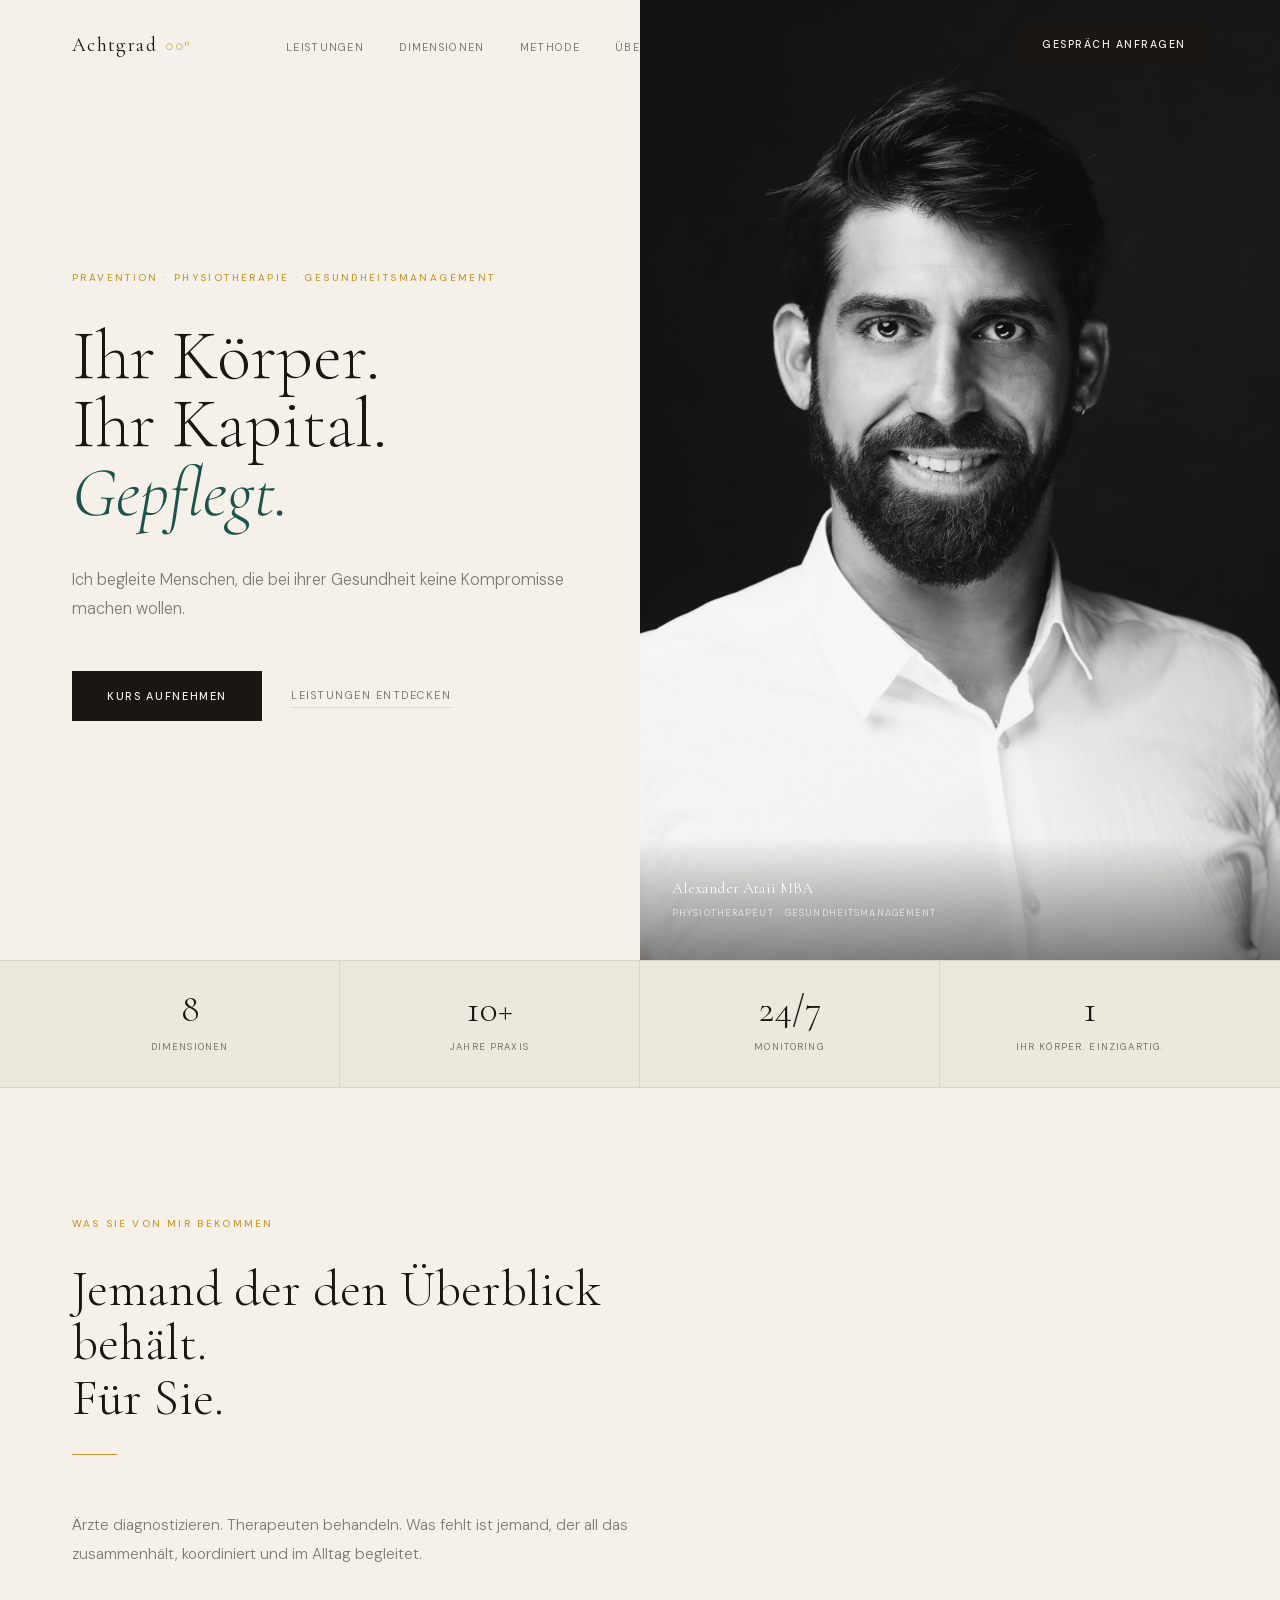
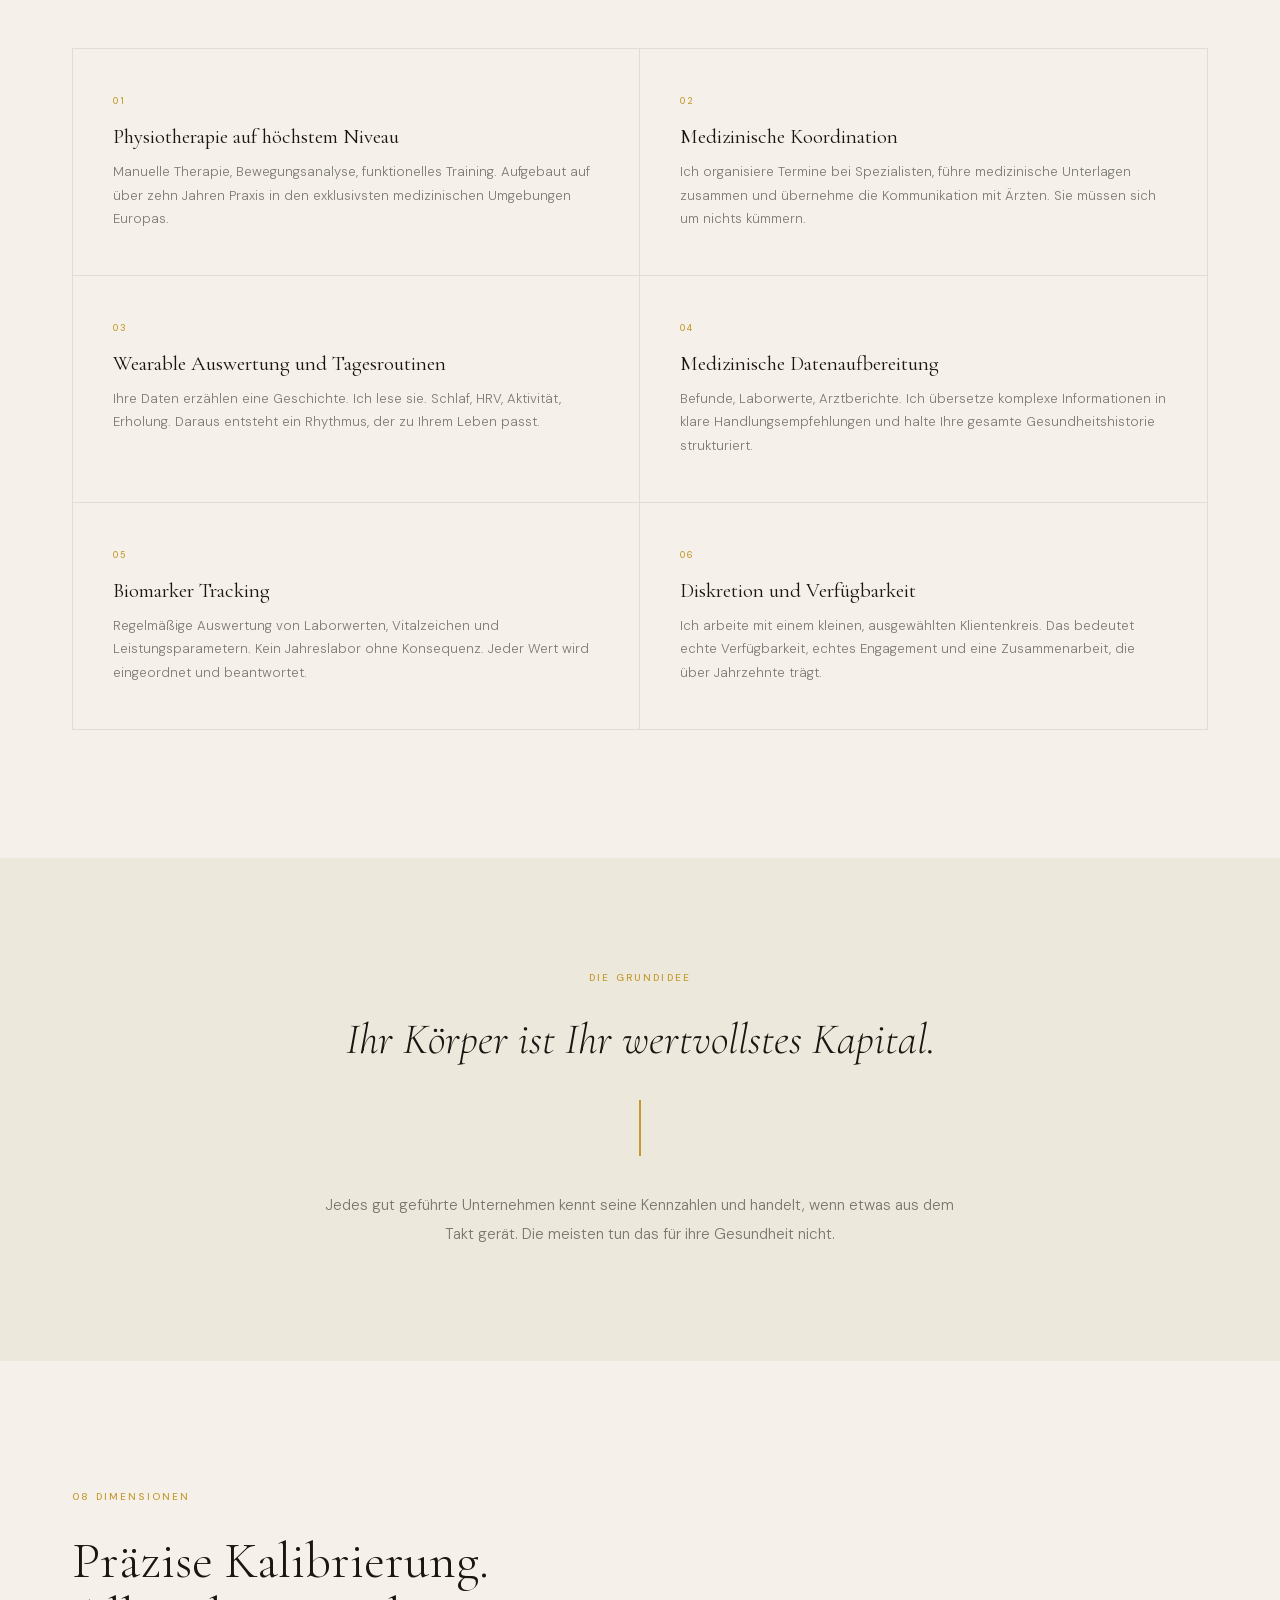
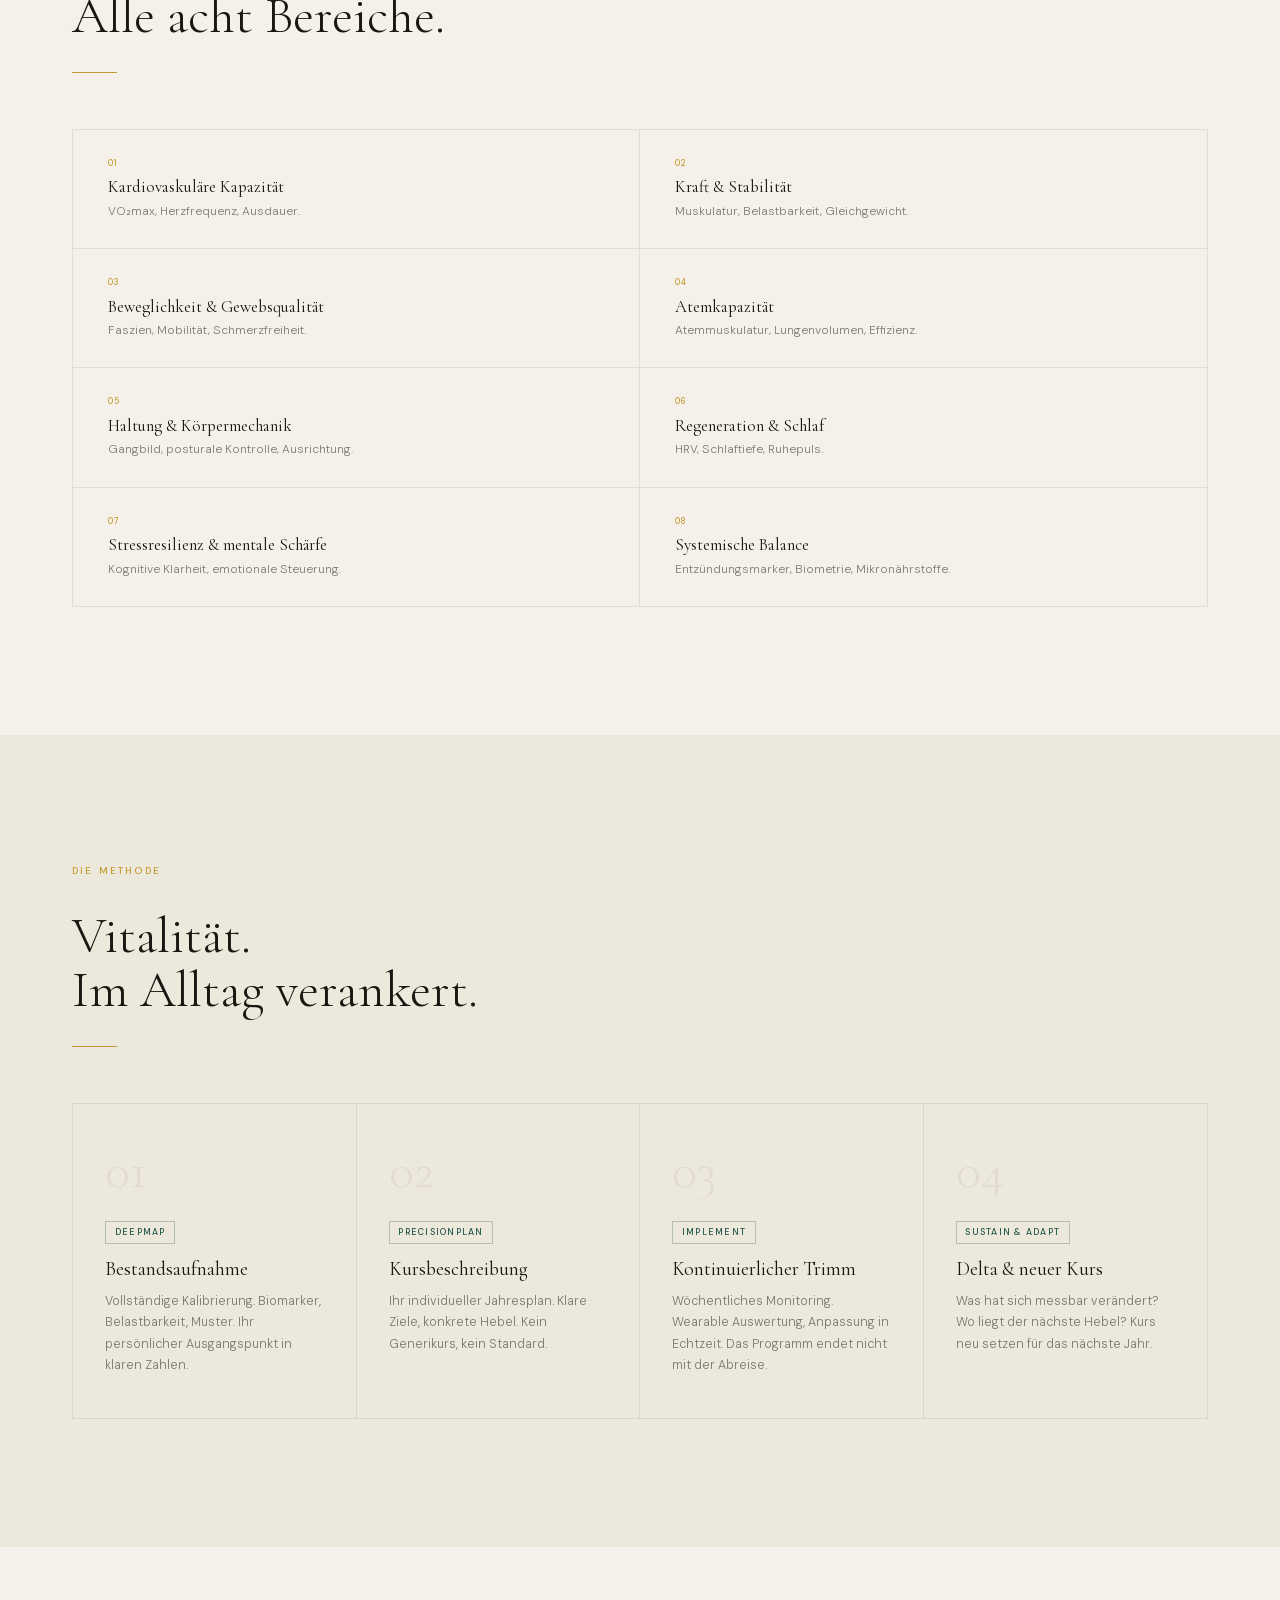
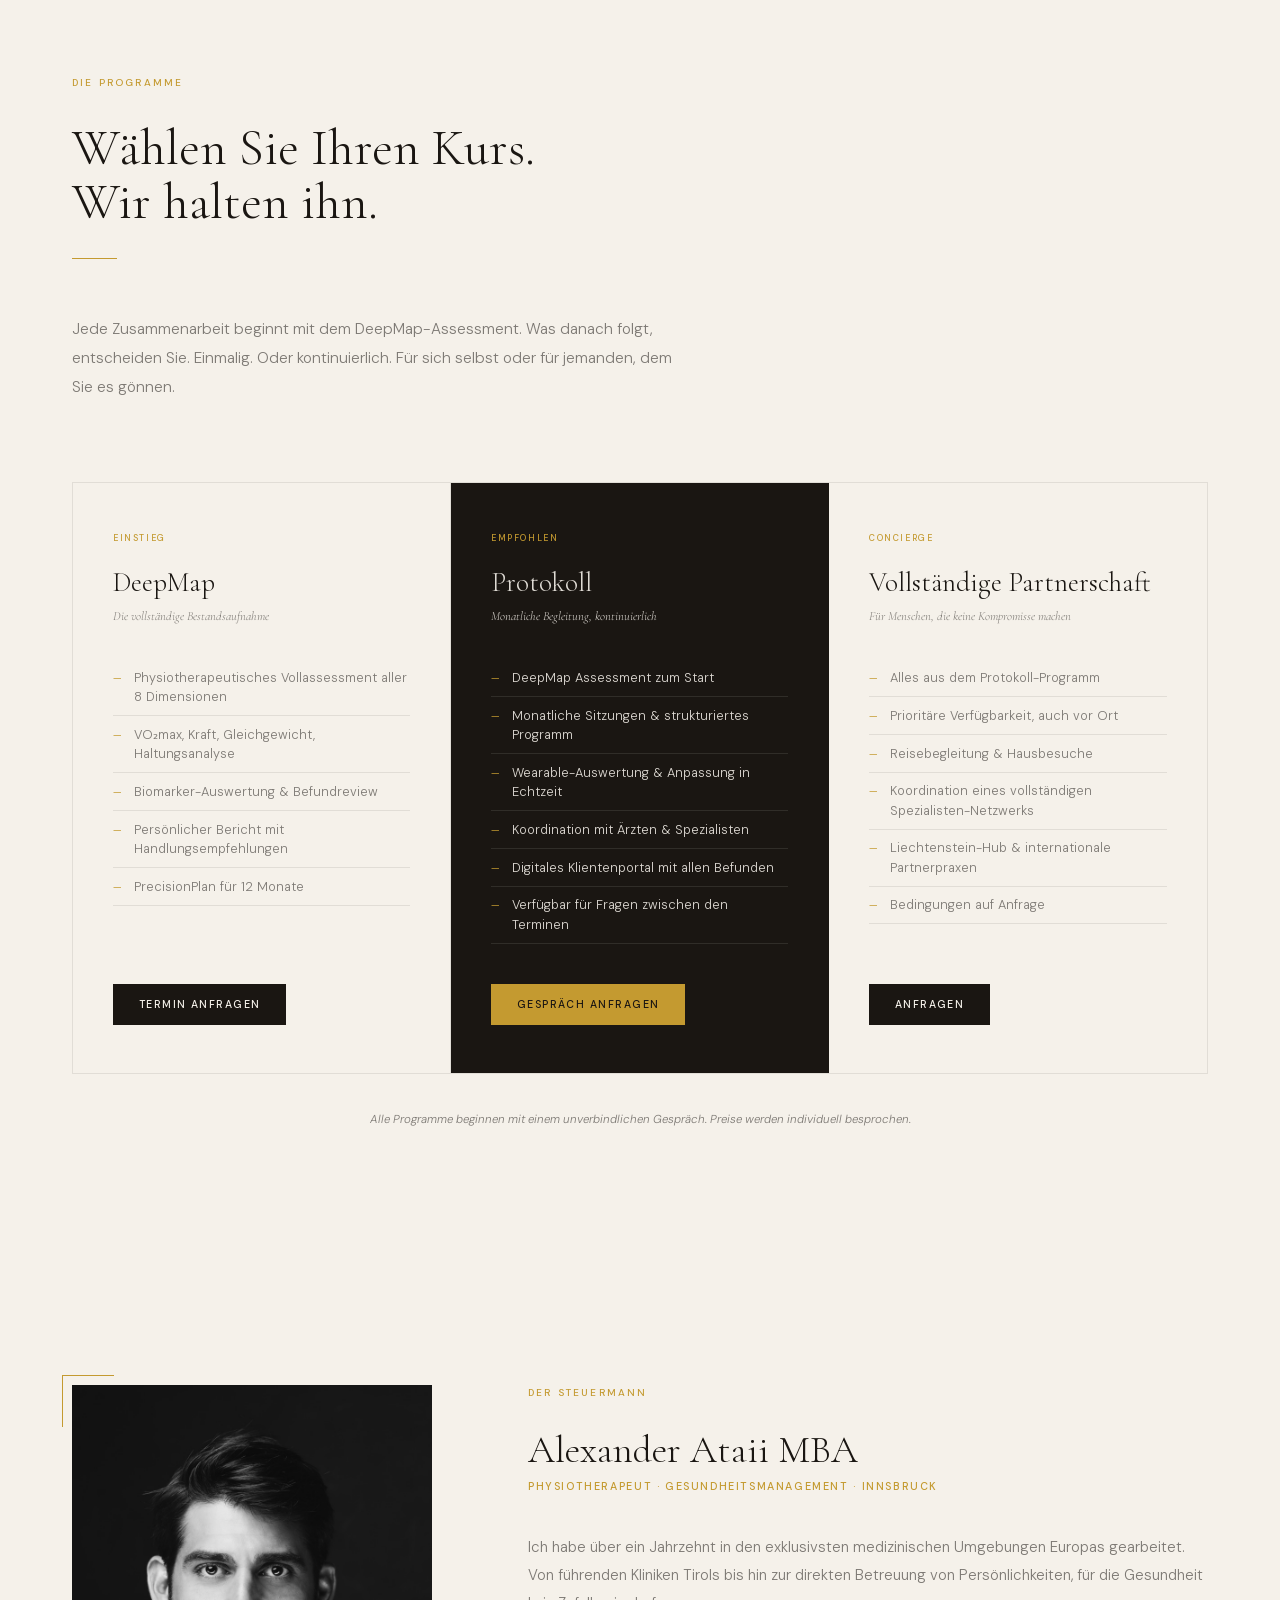
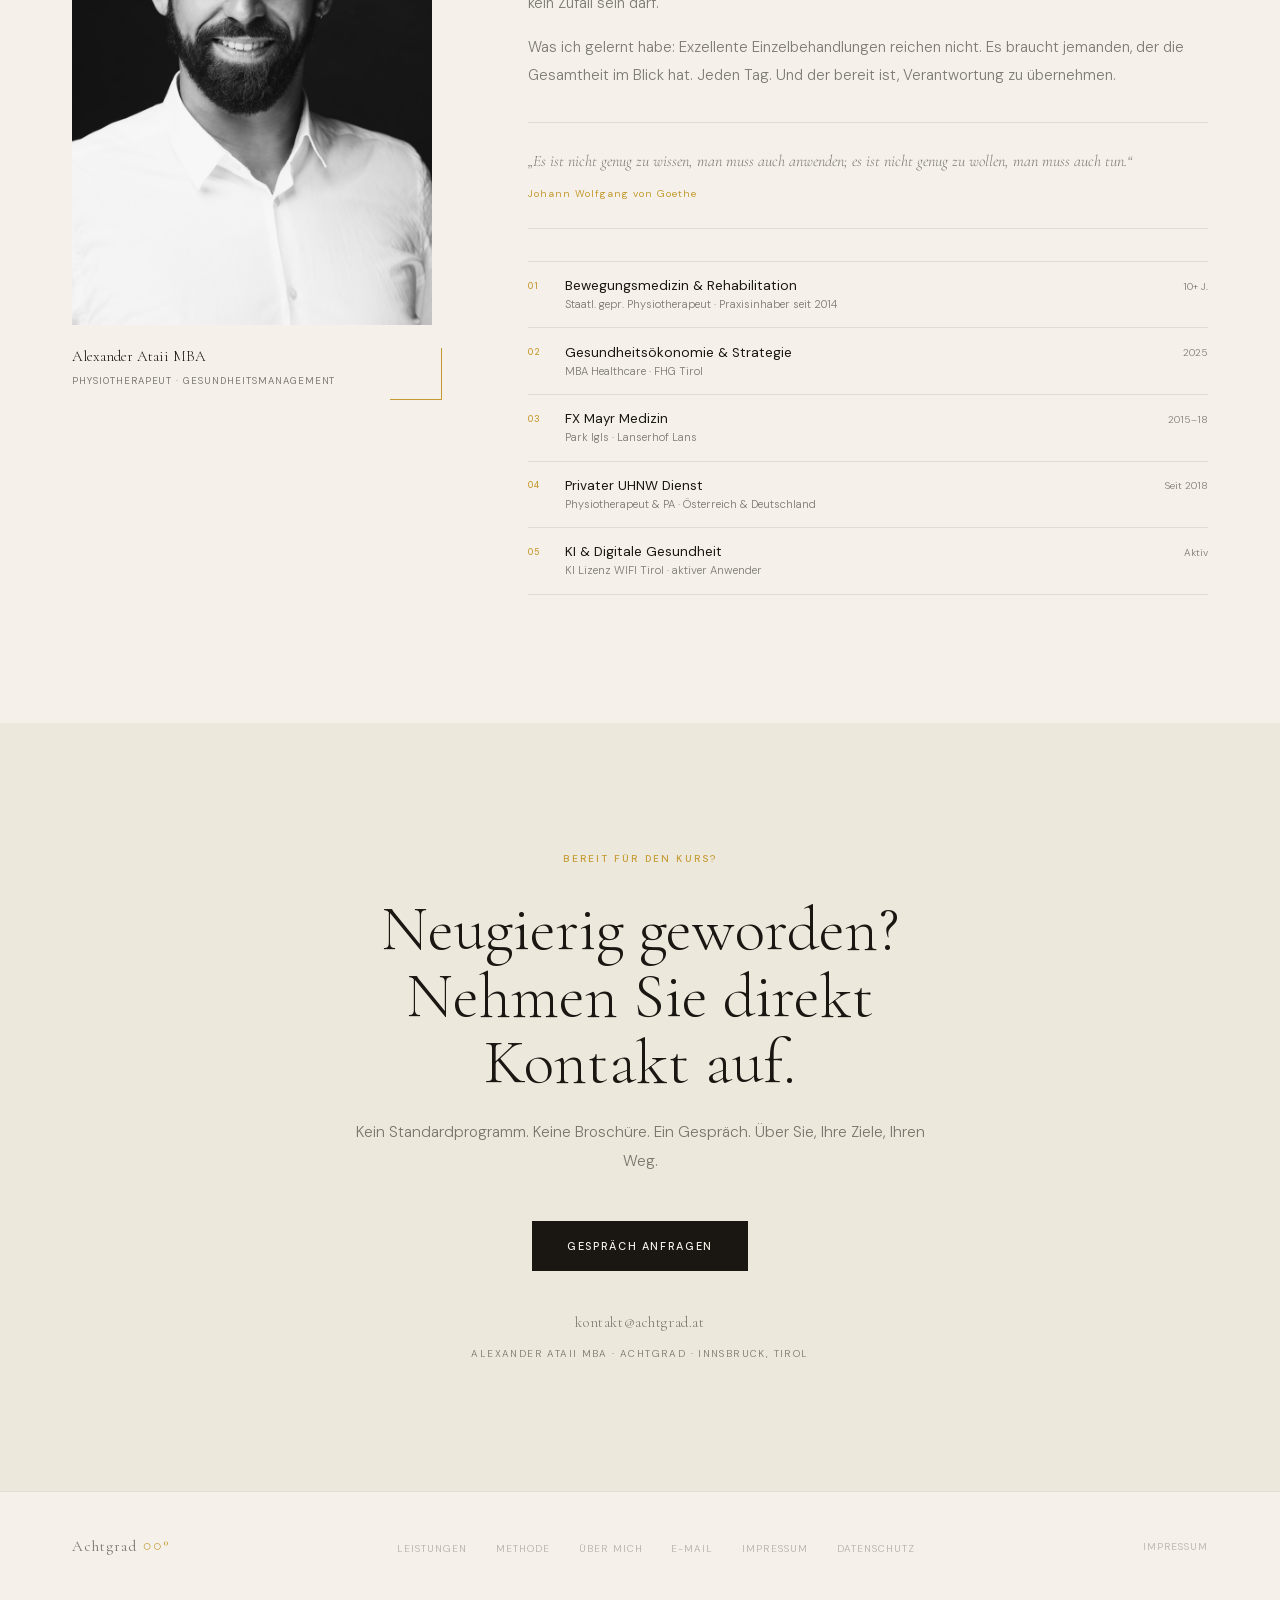
==== commit 0af549ec: "Redesign homepage: light cream, portrait hero, programme tiers Complete visual overhaul in ALEKS & S" ====
--- a/index.html
+++ b/index.html
@@ -4,7 +4,7 @@
 <meta charset="UTF-8">
 <meta name="viewport" content="width=device-width, initial-scale=1.0">
 <title>Achtgrad &middot; Alexander Ataii MBA</title>
-<meta name="description" content="Physiotherapie und Pr&#228;vention f&#252;r anspruchsvolle Menschen. Acht Dimensionen. Kontinuierlich. Diskret.">
+<meta name="description" content="Physiotherapie und Prävention für anspruchsvolle Menschen. Acht Dimensionen. Kontinuierlich. Diskret.">
 <meta name="robots" content="index,follow">
 <link rel="canonical" href="https://achtgrad.at/">
 <link rel="preconnect" href="https://fonts.googleapis.com">
@@ -13,226 +13,259 @@
 <link rel="stylesheet" href="/fonts/fonts.css">
 <style>
 :root{
-  --gold:#c49a30;--gold-hi:#d4aa50;--gold-lo:rgba(196,154,48,0.14);
-  --dark:#090e0c;--mid:#0d1410;--card:#101812;
-  --green:#2a7060;--green-lo:rgba(42,112,96,0.18);
-  --cream:#ede8dc;--cream-50:rgba(237,232,220,0.50);--cream-20:rgba(237,232,220,0.12);
-  --edge:rgba(237,232,220,0.08);--edge-gold:rgba(196,154,48,0.20);
+  --bg:#f5f1ea;
+  --bg-mid:#ede8dc;
+  --bg-white:#ffffff;
+  --text:#1a1612;
+  --text-55:rgba(26,22,18,.55);
+  --text-25:rgba(26,22,18,.20);
+  --gold:#c49a30;
+  --gold-lo:rgba(196,154,48,.12);
+  --edge-gold:rgba(196,154,48,.28);
+  --teal:#1e5448;
+  --teal-lo:rgba(30,84,72,.12);
+  --edge:rgba(26,22,18,.09);
   --serif:'Cormorant Garamond',Georgia,serif;
   --sans:'DM Sans',system-ui,sans-serif;
   --ease:cubic-bezier(0.16,1,0.3,1);
 }
 *,*::before,*::after{box-sizing:border-box;margin:0;padding:0}
-html{scroll-behavior:smooth;background:var(--dark);color:var(--cream)}
-body{font-family:var(--sans);font-weight:300;line-height:1.7;overflow-x:hidden;background:var(--dark)}
+html{scroll-behavior:smooth;background:var(--bg);color:var(--text)}
+body{font-family:var(--sans);font-weight:300;line-height:1.7;overflow-x:hidden;background:var(--bg)}
 img{max-width:100%;display:block}
 a{color:inherit;text-decoration:none}
 button{cursor:pointer;font-family:var(--sans)}
-h1,h2,h3{font-family:var(--serif);font-weight:300;line-height:1.04;color:var(--cream)}
-.ey{font-family:var(--sans);font-size:.68rem;font-weight:500;letter-spacing:.22em;text-transform:uppercase;color:var(--gold);display:block;margin-bottom:1.1rem}
-.w{width:100%;max-width:1200px;margin:0 auto;padding:0 1.75rem}
-section{padding:7rem 0;position:relative}
-.rule{width:2.8rem;height:1px;background:var(--gold);margin:1.8rem 0}
-.btn{display:inline-block;font-size:.7rem;font-weight:500;letter-spacing:.17em;text-transform:uppercase;padding:.95rem 2.1rem;transition:all .25s var(--ease);border:none;cursor:pointer}
-.bg{background:var(--gold);color:var(--dark)}
-.bg:hover{background:var(--gold-hi);transform:translateY(-2px);box-shadow:0 8px 28px rgba(196,154,48,.22)}
-.bo{background:transparent;color:var(--gold);border:1px solid var(--edge-gold)}
-.bo:hover{background:var(--gold);color:var(--dark)}
-nav{position:fixed;top:0;left:0;right:0;z-index:800;padding:1.25rem 0}
-nav.stuck{background:rgba(9,14,12,0.97);padding:.85rem 0;border-bottom:1px solid var(--edge)}
-.nr{display:flex;align-items:center;justify-content:space-between;max-width:1200px;margin:0 auto;padding:0 1.75rem}
-.nl{font-family:var(--serif);font-size:1.2rem;font-weight:400;letter-spacing:.07em;color:var(--cream)}
-.nl em{font-style:normal;color:var(--gold);font-size:.9rem;margin-left:.15em}
-.nm{display:flex;align-items:center;gap:1.8rem}
-.nl2{display:flex;align-items:center;gap:2.2rem;list-style:none}
-.nl2 a{font-size:.72rem;font-weight:400;letter-spacing:.12em;text-transform:uppercase;color:var(--cream-50);transition:color .2s}
-.nl2 a:hover{color:var(--cream)}
-.lb{display:flex;align-items:center;gap:.4rem;margin-left:.8rem}
-.lbtn{font-family:var(--sans);font-size:.62rem;font-weight:500;letter-spacing:.1em;text-transform:uppercase;color:var(--cream-50);background:none;border:none;padding:.15rem .3rem;transition:color .2s;line-height:1;cursor:pointer}
-.lbtn.on{color:var(--gold)}
-.lbtn:hover{color:var(--cream)}
+h1,h2,h3{font-family:var(--serif);font-weight:300;line-height:1.04;color:var(--text)}
+
+/* ── NAV ── */
+nav{position:fixed;top:0;left:0;right:0;z-index:800;padding:1.6rem 0;transition:background .35s,padding .35s,border-color .35s;border-bottom:1px solid transparent}
+nav.stuck{background:rgba(245,241,234,.97);padding:1rem 0;border-bottom-color:var(--edge);backdrop-filter:blur(12px);-webkit-backdrop-filter:blur(12px)}
+.nr{display:flex;align-items:center;justify-content:space-between;max-width:1200px;margin:0 auto;padding:0 2rem;gap:1.5rem}
+.nl{font-family:var(--serif);font-size:1.22rem;font-weight:400;letter-spacing:.07em;color:var(--text);white-space:nowrap}
+.nl em{font-style:normal;color:var(--gold);font-size:.9rem;margin-left:.12em}
+.nlinks{display:flex;align-items:center;gap:2.2rem;list-style:none}
+.nlinks a{font-size:.68rem;font-weight:400;letter-spacing:.12em;text-transform:uppercase;color:var(--text-55);transition:color .2s}
+.nlinks a:hover{color:var(--text)}
+.nright{display:flex;align-items:center;gap:1.4rem;white-space:nowrap}
+.lb{display:flex;align-items:center;gap:.35rem}
+.lbtn{font-family:var(--sans);font-size:.6rem;font-weight:500;letter-spacing:.1em;text-transform:uppercase;color:var(--text-55);background:none;border:none;padding:.15rem .25rem;transition:color .2s;cursor:pointer}
+.lbtn.on{color:var(--text);font-weight:500}
+.lbtn:hover{color:var(--text)}
 .ld{color:var(--edge-gold);font-size:.5rem}
-.nc{font-size:.68rem;font-weight:500;letter-spacing:.15em;text-transform:uppercase;color:var(--dark);background:var(--gold);border:none;padding:.6rem 1.3rem;transition:background .2s,transform .2s;cursor:pointer;display:inline-block}
-.nc:hover{background:var(--gold-hi);transform:translateY(-1px)}
-.np{font-size:.68rem;font-weight:500;letter-spacing:.15em;text-transform:uppercase;color:var(--gold);background:transparent;border:1px solid var(--edge-gold);padding:.6rem 1.3rem;transition:all .2s;display:inline-block}
-.np:hover{background:var(--gold);color:var(--dark)}
-.hb{display:none;flex-direction:column;gap:5px;background:none;border:none;padding:4px;cursor:pointer}
-.hb span{display:block;width:21px;height:1px;background:var(--cream);transition:all .3s}
-#hero{min-height:100vh;display:flex;align-items:center;overflow:hidden;padding:0}
-.hbg{position:absolute;inset:0;background:var(--dark)}
-.hbg::before{content:'';position:absolute;inset:0;background:radial-gradient(ellipse 75% 55% at 65% 38%,rgba(42,112,96,.11) 0%,transparent 65%),radial-gradient(ellipse 35% 35% at 15% 78%,rgba(196,154,48,.05) 0%,transparent 58%)}
-.hbg::after{content:'';position:absolute;inset:0;background-image:linear-gradient(rgba(196,154,48,.035) 1px,transparent 1px),linear-gradient(90deg,rgba(196,154,48,.035) 1px,transparent 1px);background-size:58px 58px;mask-image:radial-gradient(ellipse 65% 65% at 72% 28%,black 0%,transparent 80%);-webkit-mask-image:radial-gradient(ellipse 65% 65% at 72% 28%,black 0%,transparent 80%)}
-.hm{position:absolute;right:-1%;top:50%;transform:translateY(-50%);font-family:var(--serif);font-size:clamp(16rem,28vw,36rem);font-weight:300;color:rgba(196,154,48,.038);line-height:1;pointer-events:none;user-select:none}
-.hi{position:relative;z-index:2;padding:10rem 0 7rem;width:100%}
-.ho{font-size:.62rem;font-weight:400;letter-spacing:.26em;text-transform:uppercase;color:var(--cream-50);margin-bottom:2.8rem;opacity:0;animation:up .8s var(--ease) .2s forwards}
-.h1{font-size:clamp(3.6rem,8.2vw,7.8rem);font-weight:300;line-height:.97;max-width:9em;margin-bottom:2.8rem;opacity:0;animation:up .9s var(--ease) .35s forwards}
-.h1 .ln{display:block}
-.h1 em{font-style:italic;color:var(--gold)}
-.hs{max-width:34em;font-size:clamp(.88rem,1.4vw,1rem);font-weight:300;color:var(--cream-50);line-height:1.8;margin-bottom:3rem;opacity:0;animation:up .9s var(--ease) .5s forwards}
-.hc{display:flex;align-items:center;gap:1.5rem;flex-wrap:wrap;opacity:0;animation:up .9s var(--ease) .65s forwards}
-#services{background:var(--mid);border-top:1px solid var(--edge);border-bottom:1px solid var(--edge)}
+.nbtn-portal{font-size:.66rem;font-weight:400;letter-spacing:.12em;text-transform:uppercase;color:var(--text-55);transition:color .2s}
+.nbtn-portal:hover{color:var(--text)}
+.nbtn-cta{font-size:.66rem;font-weight:500;letter-spacing:.14em;text-transform:uppercase;color:var(--bg);background:var(--text);padding:.68rem 1.4rem;transition:background .2s,color .2s}
+.nbtn-cta:hover{background:var(--gold);color:var(--bg)}
+.hb{display:none;flex-direction:column;gap:5px;background:none;border:none;padding:4px;cursor:pointer;z-index:801}
+.hb span{display:block;width:21px;height:1px;background:var(--text);transition:all .3s}
+
+/* ── MOBILE OVERLAY ── */
+.nm-overlay{display:none;position:fixed;inset:0;background:var(--bg);z-index:799;flex-direction:column;align-items:center;justify-content:center;gap:2.2rem}
+.nm-overlay.open{display:flex}
+.nm-overlay a{font-family:var(--serif);font-size:2rem;font-weight:300;color:var(--text);letter-spacing:.04em;transition:color .2s}
+.nm-overlay a:hover{color:var(--gold)}
+.nm-overlay .lb{margin-top:1rem;gap:.6rem}
+.nm-overlay .lbtn{font-size:.75rem}
+
+/* ── HERO ── */
+#hero{min-height:100vh;display:grid;grid-template-columns:1fr 1fr;overflow:hidden}
+.hero-text{display:flex;flex-direction:column;justify-content:center;padding:9rem 4rem 7rem 0;max-width:600px;margin-left:auto;padding-left:2rem}
+.hero-eyebrow{font-size:.62rem;font-weight:500;letter-spacing:.24em;text-transform:uppercase;color:var(--gold);margin-bottom:2.2rem;display:block;opacity:0;animation:up .8s var(--ease) .2s forwards}
+.hero-h1{font-size:clamp(3.4rem,5.5vw,6.2rem);font-weight:300;line-height:.97;color:var(--text);margin-bottom:2.4rem;opacity:0;animation:up .9s var(--ease) .35s forwards}
+.hero-h1 em{font-style:italic;color:var(--teal)}
+.hero-sub{font-size:clamp(.9rem,1.3vw,1.02rem);font-weight:300;color:var(--text-55);line-height:1.78;margin-bottom:3rem;max-width:34em;opacity:0;animation:up .9s var(--ease) .5s forwards}
+.hero-actions{display:flex;align-items:center;gap:1.8rem;flex-wrap:wrap;opacity:0;animation:up .9s var(--ease) .65s forwards}
+.btn-primary{font-size:.68rem;font-weight:500;letter-spacing:.15em;text-transform:uppercase;color:var(--bg);background:var(--text);padding:1rem 2.2rem;transition:background .2s,color .2s;border:none;cursor:pointer;display:inline-block;font-family:var(--sans)}
+.btn-primary:hover{background:var(--gold)}
+.btn-ghost{font-size:.68rem;font-weight:400;letter-spacing:.14em;text-transform:uppercase;color:var(--text-55);transition:color .2s;border-bottom:1px solid var(--edge-gold);padding-bottom:.15rem;display:inline-block}
+.btn-ghost:hover{color:var(--text)}
+.hero-photo{position:relative;overflow:hidden}
+.hero-photo img{width:100%;height:100%;object-fit:cover;object-position:50% 15%;display:block}
+.hero-photo-cap{position:absolute;bottom:0;left:0;right:0;padding:2.4rem 2rem;background:linear-gradient(to top,rgba(26,22,18,.52) 0%,transparent 100%)}
+.hero-photo-cap p{font-family:var(--serif);font-size:1rem;color:#fff;font-weight:300}
+.hero-photo-cap span{font-size:.58rem;font-weight:400;letter-spacing:.12em;text-transform:uppercase;color:rgba(255,255,255,.65);margin-top:.2rem;display:block}
+
+/* ── STRIP ── */
+.strip{background:var(--bg-mid);border-top:1px solid var(--edge);border-bottom:1px solid var(--edge)}
+.strip-row{display:grid;grid-template-columns:repeat(4,1fr);max-width:1200px;margin:0 auto}
+.strip-item{padding:1.8rem 2rem;border-right:1px solid var(--edge);text-align:center}
+.strip-item:last-child{border-right:none}
+.strip-n{font-family:var(--serif);font-size:2.4rem;font-weight:300;color:var(--text);display:block;margin-bottom:.2rem;line-height:1}
+.strip-l{font-size:.6rem;font-weight:400;letter-spacing:.12em;text-transform:uppercase;color:var(--text-55)}
+
+/* ── SHARED SECTION ELEMENTS ── */
+.w{width:100%;max-width:1200px;margin:0 auto;padding:0 2rem}
+section{padding:8rem 0;position:relative}
+.ey{font-size:.62rem;font-weight:500;letter-spacing:.22em;text-transform:uppercase;color:var(--gold);display:block;margin-bottom:1.8rem}
+.rule{width:2.8rem;height:1px;background:var(--gold);margin:1.8rem 0 3.5rem}
+.section-h{font-size:clamp(2.2rem,4vw,3.8rem);margin-bottom:1.4rem;line-height:1.06}
+.section-p{font-size:.96rem;color:var(--text-55);line-height:1.88;margin-bottom:1.1rem}
+
+/* ── SERVICES ── */
+#services{background:var(--bg)}
 .slead{max-width:660px;margin-bottom:5rem}
-.slead h2{font-size:clamp(2.2rem,4vw,3.8rem);margin-bottom:1.8rem;line-height:1.05}
-.slead p{font-size:.96rem;color:var(--cream-50);line-height:1.88}
-.sg{display:grid;grid-template-columns:repeat(3,1fr);gap:1px;background:var(--edge);border:1px solid var(--edge)}
-.sc{background:var(--dark);padding:2.4rem 2rem;position:relative;overflow:hidden;transition:background .3s}
-.sc::after{content:'';position:absolute;top:0;left:0;right:0;height:1.5px;background:linear-gradient(to right,var(--gold),transparent);transform:scaleX(0);transform-origin:left;transition:transform .5s var(--ease)}
-.sc:hover{background:var(--card)}
-.sc:hover::after{transform:scaleX(1)}
-.sci{font-family:var(--serif);font-size:1.6rem;color:var(--gold);margin-bottom:1.1rem;line-height:1;opacity:.7}
-.sct{font-family:var(--serif);font-size:1.2rem;font-weight:400;color:var(--cream);margin-bottom:.7rem;line-height:1.2}
-.scp{font-size:.8rem;color:var(--cream-50);line-height:1.75;font-weight:300}
-#stats{padding:0;background:var(--mid);border-bottom:1px solid var(--edge)}
-.strow{display:grid;grid-template-columns:repeat(4,1fr)}
-.st{padding:2.4rem 1.8rem;border-right:1px solid var(--edge);text-align:center}
-.st:last-child{border-right:none}
-.stn{font-family:var(--serif);font-size:clamp(1.8rem,3vw,2.7rem);font-weight:300;color:var(--gold);display:block;margin-bottom:.4rem;line-height:1}
-.stl{font-size:.65rem;font-weight:400;letter-spacing:.12em;text-transform:uppercase;color:var(--cream-50)}
-#philosophy{background:var(--dark)}
-.pg{display:grid;grid-template-columns:1fr 1fr;gap:5.5rem;align-items:start}
-.pg .pl h2{font-size:clamp(2.2rem,3.8vw,3.6rem);margin-bottom:1.8rem;max-width:14em}
-.pg .pl p{font-size:.95rem;color:var(--cream-50);line-height:1.88;margin-bottom:1.1rem}
-.dg{display:grid;grid-template-columns:1fr 1fr;gap:1px;background:var(--edge);border:1px solid var(--edge);margin-top:5rem}
-.dc{background:var(--dark);padding:1.5rem 1.7rem;position:relative;overflow:hidden;transition:background .3s}
-.dc::before{content:'';position:absolute;bottom:0;left:0;right:0;height:1.5px;background:var(--gold);transform:scaleX(0);transform-origin:left;transition:transform .4s var(--ease)}
-.dc:hover{background:var(--card)}
-.dc:hover::before{transform:scaleX(1)}
-.dn{font-size:.58rem;font-weight:500;letter-spacing:.14em;color:var(--gold);margin-bottom:.5rem}
-.dt{font-family:var(--serif);font-size:1rem;font-weight:400;color:var(--cream);margin-bottom:.35rem;line-height:1.2}
-.ds{font-size:.68rem;font-weight:300;color:var(--cream-50);line-height:1.5}
-#metaphor{background:var(--mid);overflow:hidden;position:relative}
-.comp{position:absolute;right:-80px;top:50%;transform:translateY(-50%);width:480px;height:480px;opacity:.045;pointer-events:none}
-.mhl{font-family:var(--serif);font-size:clamp(2rem,3.8vw,3.4rem);font-style:italic;font-weight:300;max-width:17em;margin-bottom:2.8rem;color:var(--cream)}
-.mq{font-family:var(--serif);font-size:clamp(.95rem,1.7vw,1.2rem);font-weight:300;font-style:italic;color:var(--cream-50);border-left:2px solid var(--gold);padding:1.4rem 0 1.4rem 2rem;margin:2.8rem 0;max-width:44em;line-height:1.82}
-.mc{font-family:var(--sans);font-size:.67rem;font-weight:400;letter-spacing:.15em;text-transform:uppercase;color:var(--gold);display:block;margin-top:.8rem}
-.mn{font-size:.9rem;color:var(--cream-50);font-style:italic;margin-bottom:3.5rem;max-width:50em}
-.at{display:grid;grid-template-columns:1fr 1fr;border:1px solid var(--edge);overflow:hidden;margin-top:2.8rem}
-.ah{padding:.9rem 1.6rem;background:var(--gold-lo);font-family:var(--sans);font-size:.62rem;font-weight:500;letter-spacing:.2em;text-transform:uppercase;color:var(--gold);border-bottom:1px solid var(--edge)}
-.ah:first-child{border-right:1px solid var(--edge)}
-.ac{padding:1rem 1.6rem;font-size:.8rem;color:var(--cream-50);border-bottom:1px solid var(--edge);line-height:1.55;transition:background .22s,color .22s}
-.ac:nth-child(odd){border-right:1px solid var(--edge)}
-.ac:nth-last-child(-n+2){border-bottom:none}
-.ac:hover{background:var(--green-lo);color:var(--cream)}
-.ac strong{display:block;color:var(--cream);font-weight:400;font-family:var(--serif);font-size:.92rem;margin-bottom:.12rem}
-#method{background:var(--dark)}
-.ml{max-width:35em;margin-bottom:4.5rem}
-.ml h2{font-size:clamp(2.2rem,3.8vw,3.6rem);margin-bottom:1.5rem}
-.ml p{font-size:.95rem;color:var(--cream-50);line-height:1.88}
-.ms{display:grid;grid-template-columns:repeat(4,1fr);gap:1px;background:var(--edge);border:1px solid var(--edge)}
-.mstep{background:var(--dark);padding:2.4rem 1.9rem;position:relative;overflow:hidden;transition:background .3s}
-.mstep::after{content:'';position:absolute;top:0;left:0;right:0;height:1.5px;background:linear-gradient(to right,var(--gold),transparent);transform:scaleX(0);transform-origin:left;transition:transform .5s var(--ease)}
-.mstep:hover{background:var(--card)}
-.mstep:hover::after{transform:scaleX(1)}
-.msn{font-family:var(--serif);font-size:2.8rem;font-weight:300;color:rgba(196,154,48,.14);line-height:1;margin-bottom:1.1rem}
-.mstag{display:inline-block;font-size:.56rem;font-weight:500;letter-spacing:.15em;text-transform:uppercase;color:var(--green);border:1px solid var(--green);padding:.18rem .55rem;margin-bottom:.9rem}
-.mst{font-family:var(--serif);font-size:1.25rem;font-weight:400;color:var(--cream);margin-bottom:.7rem;line-height:1.2}
-.msp{font-size:.78rem;color:var(--cream-50);line-height:1.72;font-weight:300}
-#about{background:var(--mid);overflow:hidden}
-.ag{display:grid;grid-template-columns:400px 1fr;gap:5.5rem;align-items:start}
-.pw{position:relative}
-.pw::before{content:'';position:absolute;top:-10px;left:-10px;width:52px;height:52px;border-top:1px solid var(--gold);border-left:1px solid var(--gold);z-index:1}
-.pw::after{content:'';position:absolute;bottom:-10px;right:-10px;width:52px;height:52px;border-bottom:1px solid var(--gold);border-right:1px solid var(--gold);z-index:1}
-.pc{position:absolute;bottom:0;left:0;right:0;padding:1.4rem;background:linear-gradient(to top,rgba(9,14,12,.88) 0%,transparent 100%)}
-.pc p{font-family:var(--serif);font-size:1.05rem;font-weight:400;color:var(--cream)}
-.pc span{font-size:.62rem;font-weight:400;letter-spacing:.12em;text-transform:uppercase;color:var(--gold);margin-top:.18rem;display:block}
-.ab h2{font-size:clamp(2rem,3.4vw,3.1rem);margin-bottom:.4rem}
-.abs{font-size:.7rem;font-weight:400;letter-spacing:.15em;text-transform:uppercase;color:var(--gold);margin-bottom:2.4rem}
-.abp{font-size:.95rem;color:var(--cream-50);line-height:1.88;margin-bottom:1.1rem}
-.abq{font-family:var(--serif);font-size:1.02rem;font-style:italic;color:var(--cream-50);border-top:1px solid var(--edge);border-bottom:1px solid var(--edge);padding:1.7rem 0;margin:2.4rem 0;line-height:1.72}
-.abq cite{display:block;font-style:normal;font-family:var(--sans);font-size:.65rem;font-weight:400;letter-spacing:.1em;color:var(--gold);margin-top:.7rem}
-.cr{margin-top:1.8rem;border-top:1px solid var(--edge)}
-.ci{display:grid;grid-template-columns:1.4rem 1fr auto;gap:.9rem;align-items:start;padding:1rem 0;border-bottom:1px solid var(--edge)}
-.cn{font-size:.58rem;font-weight:500;letter-spacing:.1em;color:var(--gold);padding-top:.1rem}
-.ct{font-size:.84rem;color:var(--cream);font-weight:400;line-height:1.35}
-.ct small{display:block;font-size:.7rem;color:var(--cream-50);font-weight:300;margin-top:.12rem}
-.cy{font-size:.62rem;font-weight:300;color:var(--cream-50);white-space:nowrap;padding-top:.1rem}
-#contact{background:var(--dark);text-align:center;position:relative;overflow:hidden}
-#contact::before{content:'';position:absolute;inset:0;pointer-events:none;background:radial-gradient(ellipse 55% 55% at 50% 50%,rgba(42,112,96,.09) 0%,transparent 65%)}
-.cb{position:relative;z-index:1;max-width:680px;margin:0 auto}
-#contact h2{font-size:clamp(2.5rem,5vw,5rem);margin-bottom:1.4rem;color:var(--cream)}
-#contact p{font-size:.95rem;color:var(--cream-50);line-height:1.88;margin-bottom:2.4rem}
-.cem{font-family:var(--serif);font-size:.92rem;font-weight:300;color:var(--cream-50);display:block;margin-top:2.8rem;letter-spacing:.04em;transition:color .2s}
-.cem:hover{color:var(--gold)}
-.cloc{font-size:.65rem;letter-spacing:.14em;text-transform:uppercase;color:var(--cream-50);margin-top:.7rem;opacity:.5}
-footer{background:var(--mid);padding:2.8rem 0;border-top:1px solid var(--edge)}
+.sv-list{display:grid;grid-template-columns:repeat(2,1fr);gap:0;border:1px solid var(--edge)}
+.sv-item{background:var(--bg);padding:2.8rem 2.5rem;border-bottom:1px solid var(--edge);border-right:1px solid var(--edge);transition:background .25s;position:relative}
+.sv-item:nth-child(even){border-right:none}
+.sv-item:nth-last-child(-n+2){border-bottom:none}
+.sv-item:hover{background:var(--bg-white)}
+.sv-n{font-size:.56rem;font-weight:500;letter-spacing:.18em;text-transform:uppercase;color:var(--gold);margin-bottom:1rem;display:block}
+.sv-t{font-family:var(--serif);font-size:1.3rem;font-weight:400;color:var(--text);margin-bottom:.65rem;line-height:1.18}
+.sv-p{font-size:.82rem;color:var(--text-55);line-height:1.78;font-weight:300}
+
+/* ── PHILOSOPHY (centered pullquote) ── */
+#philosophy{background:var(--bg-mid);padding:7rem 0}
+.phil-inner{max-width:720px;margin:0 auto;text-align:center}
+.phil-h{font-family:var(--serif);font-size:clamp(1.9rem,3.4vw,3rem);font-weight:300;color:var(--text);line-height:1.14;margin-bottom:2rem;font-style:italic}
+.phil-bar{width:2px;height:3.5rem;background:var(--gold);margin:2.2rem auto}
+.phil-p{font-size:.94rem;color:var(--text-55);line-height:1.9;max-width:42em;margin:0 auto}
+
+/* ── DIMENSIONS ── */
+#dimensions{background:var(--bg)}
+.dim-grid{display:grid;grid-template-columns:repeat(2,1fr);gap:0;border:1px solid var(--edge);margin-top:3rem}
+.dim-item{padding:1.7rem 2.2rem;border-right:1px solid var(--edge);border-bottom:1px solid var(--edge);transition:background .2s}
+.dim-item:nth-child(even){border-right:none}
+.dim-item:nth-last-child(-n+2){border-bottom:none}
+.dim-item:hover{background:var(--bg-white)}
+.dim-n{font-size:.52rem;font-weight:500;letter-spacing:.14em;color:var(--gold);margin-bottom:.4rem}
+.dim-t{font-family:var(--serif);font-size:1.05rem;font-weight:400;color:var(--text);margin-bottom:.2rem;line-height:1.2}
+.dim-s{font-size:.74rem;color:var(--text-55);font-weight:300}
+
+/* ── METHOD ── */
+#method{background:var(--bg-mid)}
+.method-grid{display:grid;grid-template-columns:repeat(4,1fr);gap:0;border:1px solid var(--edge);margin-top:3.5rem}
+.method-step{padding:2.6rem 2rem;border-right:1px solid var(--edge);transition:background .25s}
+.method-step:last-child{border-right:none}
+.method-step:hover{background:var(--bg-white)}
+.method-n{font-family:var(--serif);font-size:3.2rem;font-weight:300;color:rgba(26,22,18,.06);line-height:1;margin-bottom:1.2rem}
+.method-tag{font-size:.56rem;font-weight:500;letter-spacing:.14em;text-transform:uppercase;color:var(--teal);border:1px solid rgba(30,84,72,.28);display:inline-block;padding:.18rem .55rem;margin-bottom:.9rem}
+.method-t{font-family:var(--serif);font-size:1.2rem;font-weight:400;color:var(--text);margin-bottom:.6rem;line-height:1.18}
+.method-p{font-size:.78rem;color:var(--text-55);line-height:1.72;font-weight:300}
+
+/* ── MEMBERSHIP / RETAINER ── */
+#membership{background:var(--bg)}
+.mem-intro{max-width:600px;margin-bottom:5rem}
+.mem-grid{display:grid;grid-template-columns:repeat(3,1fr);gap:0;border:1px solid var(--edge)}
+.mem-card{padding:3rem 2.5rem;border-right:1px solid var(--edge);display:flex;flex-direction:column;transition:background .25s;position:relative}
+.mem-card:last-child{border-right:none}
+.mem-card:hover{background:var(--bg-white)}
+.mem-badge{font-size:.55rem;font-weight:500;letter-spacing:.18em;text-transform:uppercase;color:var(--gold);margin-bottom:1.4rem;display:block}
+.mem-t{font-family:var(--serif);font-size:1.7rem;font-weight:300;color:var(--text);margin-bottom:.5rem;line-height:1.1}
+.mem-sub{font-size:.78rem;color:var(--text-55);margin-bottom:2rem;font-style:italic;font-family:var(--serif)}
+.mem-list{list-style:none;margin-bottom:2.5rem;flex:1}
+.mem-list li{font-size:.8rem;color:var(--text-55);padding:.55rem 0;border-bottom:1px solid var(--edge);display:flex;gap:.75rem;align-items:baseline;line-height:1.5}
+.mem-list li::before{content:'—';color:var(--gold);font-size:.65rem;flex-shrink:0}
+.mem-cta{font-size:.66rem;font-weight:500;letter-spacing:.14em;text-transform:uppercase;color:var(--bg);background:var(--text);padding:.75rem 1.6rem;text-align:center;transition:background .2s;cursor:pointer;border:none;font-family:var(--sans);display:inline-block;align-self:flex-start}
+.mem-cta:hover{background:var(--gold)}
+.mem-card.featured{background:var(--text)}
+.mem-card.featured .mem-badge{color:var(--gold)}
+.mem-card.featured .mem-t,.mem-card.featured .mem-sub,.mem-card.featured .mem-list li{color:rgba(245,241,234,.9)}
+.mem-card.featured .mem-list li::before{color:var(--gold)}
+.mem-card.featured .mem-list li{border-bottom-color:rgba(245,241,234,.1)}
+.mem-card.featured .mem-cta{background:var(--gold);color:var(--text)}
+.mem-card.featured .mem-cta:hover{background:#d4aa50}
+.mem-note{margin-top:2.2rem;font-size:.72rem;color:var(--text-55);font-style:italic;text-align:center;opacity:.7}
+
+/* ── ABOUT (bio only — portrait is in hero) ── */
+#about{background:var(--bg)}
+.about-grid{display:grid;grid-template-columns:360px 1fr;gap:6rem;align-items:start}
+.about-photo-wrap{position:relative}
+.about-photo-wrap::before{content:'';position:absolute;top:-10px;left:-10px;width:52px;height:52px;border-top:1px solid var(--gold);border-left:1px solid var(--gold);z-index:1}
+.about-photo-wrap::after{content:'';position:absolute;bottom:-10px;right:-10px;width:52px;height:52px;border-bottom:1px solid var(--gold);border-right:1px solid var(--gold);z-index:1}
+.about-photo-wrap img{width:100%;display:block}
+.about-cap{margin-top:1.2rem}
+.about-cap p{font-family:var(--serif);font-size:.95rem;color:var(--text)}
+.about-cap span{font-size:.6rem;font-weight:400;letter-spacing:.1em;text-transform:uppercase;color:var(--text-55);margin-top:.2rem;display:block}
+.about-body h2{font-size:clamp(1.8rem,3vw,2.8rem);margin-bottom:.4rem}
+.about-sub{font-size:.67rem;font-weight:500;letter-spacing:.15em;text-transform:uppercase;color:var(--gold);margin-bottom:2.4rem;display:block}
+.about-p{font-size:.93rem;color:var(--text-55);line-height:1.88;margin-bottom:1rem}
+.about-quote{font-family:var(--serif);font-size:1rem;font-style:italic;color:var(--text-55);border-top:1px solid var(--edge);border-bottom:1px solid var(--edge);padding:1.6rem 0;margin:2rem 0;line-height:1.72}
+.about-quote cite{display:block;font-style:normal;font-family:var(--sans);font-size:.62rem;font-weight:400;letter-spacing:.1em;color:var(--gold);margin-top:.6rem}
+.creds{margin-top:1.8rem;border-top:1px solid var(--edge)}
+.cred{display:grid;grid-template-columns:1.4rem 1fr auto;gap:.9rem;align-items:start;padding:.95rem 0;border-bottom:1px solid var(--edge)}
+.cred-n{font-size:.55rem;font-weight:500;letter-spacing:.1em;color:var(--gold);padding-top:.1rem}
+.cred-t{font-size:.84rem;color:var(--text);font-weight:400;line-height:1.35}
+.cred-t small{display:block;font-size:.7rem;color:var(--text-55);font-weight:300;margin-top:.12rem}
+.cred-y{font-size:.62rem;font-weight:300;color:var(--text-55);white-space:nowrap;padding-top:.1rem}
+
+/* ── CONTACT ── */
+#contact{background:var(--bg-mid);text-align:center}
+.contact-inner{max-width:580px;margin:0 auto}
+#contact h2{font-size:clamp(2.5rem,5vw,5rem);margin-bottom:1.4rem}
+#contact .section-p{margin-bottom:2.8rem}
+.contact-email{font-family:var(--serif);font-size:.92rem;font-weight:300;color:var(--text-55);display:block;margin-top:2.4rem;letter-spacing:.04em;transition:color .2s}
+.contact-email:hover{color:var(--gold)}
+.contact-loc{font-size:.62rem;letter-spacing:.14em;text-transform:uppercase;color:var(--text-55);margin-top:.7rem;opacity:.55}
+
+/* ── FOOTER ── */
+footer{background:var(--bg);padding:2.6rem 0;border-top:1px solid var(--edge)}
 .fr{display:flex;align-items:center;justify-content:space-between;flex-wrap:wrap;gap:1.2rem}
-.flogo{font-family:var(--serif);font-size:.95rem;font-weight:400;letter-spacing:.07em;color:var(--cream-50)}
+.flogo{font-family:var(--serif);font-size:.95rem;font-weight:400;letter-spacing:.07em;color:var(--text-55)}
 .flogo em{font-style:normal;color:var(--gold)}
 .flinks{display:flex;gap:1.8rem;list-style:none}
-.flinks a{font-size:.65rem;letter-spacing:.1em;text-transform:uppercase;color:var(--cream-50);opacity:.55;transition:opacity .2s}
+.flinks a{font-size:.62rem;letter-spacing:.1em;text-transform:uppercase;color:var(--text-55);opacity:.55;transition:opacity .2s}
 .flinks a:hover{opacity:1}
-.ib{font-size:.65rem;letter-spacing:.1em;text-transform:uppercase;color:var(--cream-50);background:none;border:none;opacity:.45;transition:opacity .2s;cursor:pointer}
-.ib:hover{opacity:1}
-.id{max-height:0;overflow:hidden;transition:max-height .4s var(--ease)}
-.id.open{max-height:220px;border-top:1px solid var(--edge);margin-top:1.4rem;padding-top:1.4rem}
-.id p{font-size:.72rem;color:var(--cream-50);opacity:.45;line-height:1.8}
-.rv{opacity:0;transform:translateY(28px);transition:opacity .75s var(--ease),transform .75s var(--ease)}.no-js .rv{opacity:1;transform:none}
+.impr-btn{font-size:.62rem;letter-spacing:.1em;text-transform:uppercase;color:var(--text-55);background:none;border:none;opacity:.45;transition:opacity .2s;cursor:pointer}
+.impr-btn:hover{opacity:1}
+.impr-body{max-height:0;overflow:hidden;transition:max-height .4s var(--ease)}
+.impr-body.open{max-height:220px;border-top:1px solid var(--edge);margin-top:1.4rem;padding-top:1.4rem}
+.impr-body p{font-size:.7rem;color:var(--text-55);opacity:.5;line-height:1.8}
+
+/* ── REVEAL ── */
+.rv{opacity:0;transform:translateY(24px);transition:opacity .75s var(--ease),transform .75s var(--ease)}
+.no-js .rv{opacity:1;transform:none}
 .rv.in{opacity:1;transform:none}
-.d1{transition-delay:.08s}.d2{transition-delay:.16s}.d3{transition-delay:.24s}.d4{transition-delay:.32s}
+.d1{transition-delay:.1s}.d2{transition-delay:.2s}.d3{transition-delay:.3s}
 @keyframes up{from{opacity:0;transform:translateY(22px)}to{opacity:1;transform:none}}
-@keyframes fd{from{opacity:0}to{opacity:1}}
-@keyframes pl{0%,100%{opacity:1}50%{opacity:.4}}
-html.day{
-  --dark:#f7f4ef;--mid:#ede8dc;--card:#ffffff;
-  --cream:#0D0C0A;--cream-50:rgba(13,12,10,0.55);--cream-20:rgba(13,12,10,0.10);
-  --edge:rgba(13,12,10,0.09);--edge-gold:rgba(196,154,48,0.30);
-  --green-lo:rgba(30,84,72,0.10);
+
+/* ── RTL ── */
+[dir="rtl"] .hero-text{margin-left:0;margin-right:auto;padding-left:0;padding-right:2rem}
+[dir="rtl"] .nlinks{flex-direction:row-reverse}
+[dir="rtl"] .lb{flex-direction:row-reverse}
+
+/* ── RESPONSIVE ── */
+@media(max-width:1000px){
+  .about-grid{grid-template-columns:280px 1fr;gap:3.5rem}
 }
-html.day nav.stuck{background:rgba(247,244,239,0.97)}
-html.day .nm.open{background:rgba(247,244,239,0.97)}
-html.day .pc{background:linear-gradient(to top,rgba(247,244,239,0.88) 0%,transparent 100%)}
-html.day .pc p,html.day .pc span{color:var(--cream)}
-html.day h1,html.day h2,html.day h3{color:var(--cream)}
-html.day .abq{color:var(--cream-50)}
-[dir="rtl"] .nl2{flex-direction:row-reverse}
-[dir="rtl"] .lb{margin-left:0;margin-right:.8rem}
-[dir="rtl"] .mq{border-left:none;border-right:2px solid var(--gold);padding:1.4rem 2rem 1.4rem 0}
-[dir="rtl"] .pw::before{left:auto;right:-10px;border-left:none;border-right:1px solid var(--gold)}
-[dir="rtl"] .pw::after{right:auto;left:-10px;border-right:none;border-left:1px solid var(--gold)}
-[dir="rtl"] .ah:first-child{border-right:none;border-left:1px solid var(--edge)}
-[dir="rtl"] .ac:nth-child(odd){border-right:none;border-left:1px solid var(--edge)}
-@media(max-width:1060px){.ag{grid-template-columns:320px 1fr;gap:3.5rem}}
-@media(max-width:880px){
-  section{padding:5rem 0}
-  .pg{grid-template-columns:1fr;gap:3rem}
-  .sg{grid-template-columns:1fr 1fr}
-  .ms{grid-template-columns:1fr 1fr}
-  .strow{grid-template-columns:1fr 1fr}
-  .st:nth-child(2){border-right:none}
-  .st:nth-child(3){border-top:1px solid var(--edge)}
-  .ag{grid-template-columns:1fr;gap:3rem}
-  .pw{max-width:340px}
+@media(max-width:860px){
+  .mem-grid{grid-template-columns:1fr}
+  .mem-card{border-right:none;border-bottom:1px solid var(--edge)}
+  .mem-card:last-child{border-bottom:none}
+  .mem-card.featured{order:-1}
+  #hero{grid-template-columns:1fr;min-height:auto}
+  .hero-photo{height:75vw;min-height:320px;max-height:520px;order:1}
+  .hero-text{max-width:none;padding:5rem 1.75rem 3.5rem;margin-left:0;order:2}
+  .sv-list{grid-template-columns:1fr}
+  .sv-item{border-right:none}
+  .sv-item:nth-last-child(-n+2){border-bottom:1px solid var(--edge)}
+  .sv-item:last-child{border-bottom:none}
+  .about-grid{grid-template-columns:1fr}
+  .about-photo-wrap{max-width:300px}
+  .method-grid{grid-template-columns:1fr 1fr}
+  .method-step:nth-child(2){border-right:none}
+  .method-step:nth-child(3){border-top:1px solid var(--edge)}
+  .strip-row{grid-template-columns:1fr 1fr}
+  .strip-item:nth-child(2){border-right:none}
+  .strip-item:nth-child(3){border-top:1px solid var(--edge)}
+  section{padding:5.5rem 0}
 }
 @media(max-width:640px){
-  .nl2,.nm{display:none}
+  .nlinks,.nright{display:none}
   .hb{display:flex}
-  .nm.open{display:flex;flex-direction:column;position:fixed;inset:0;background:rgba(9,14,12,.96);align-items:center;justify-content:center;gap:2rem;backdrop-filter:blur(16px);z-index:799}
-  .nm.open .nl2{display:flex;flex-direction:column;text-align:center;gap:1.6rem}
-  .nm.open .nl2 a{font-size:1.35rem;letter-spacing:.08em}
-  .nm.open .lb{margin:0}
-  .h1{font-size:clamp(3rem,12vw,5rem)}
-  .pw img{height:300px;width:100%;object-fit:cover;object-position:50% 15%}
-  .sg{grid-template-columns:1fr}
-  .ms{grid-template-columns:1fr}
-  .dg{grid-template-columns:1fr}
-  .fr{flex-direction:column;align-items:flex-start}
-  .at{grid-template-columns:1fr 1fr}
-  .ah,.ac{padding:.75rem .9rem;font-size:.72rem}
-  .ac strong{font-size:.84rem}
+  .method-grid{grid-template-columns:1fr}
+  .method-step{border-right:none;border-bottom:1px solid var(--edge)}
+  .method-step:last-child{border-bottom:none}
+  .dim-grid{grid-template-columns:1fr}
+  .dim-item{border-right:none}
+  .dim-item:nth-last-child(-n+2){border-bottom:1px solid var(--edge)}
+  .dim-item:last-child{border-bottom:none}
 }
-@media(max-width:380px){
-  .strow{grid-template-columns:1fr}
-  .st{border-right:none;border-bottom:1px solid var(--edge)}
+@media(max-width:400px){
+  .strip-row{grid-template-columns:1fr}
+  .strip-item{border-right:none;border-bottom:1px solid var(--edge)}
+  .strip-item:last-child{border-bottom:none}
 }
 </style>
-<script>
-(function(){
-  var light=window.matchMedia('(prefers-color-scheme:light)').matches;
-  var dark=window.matchMedia('(prefers-color-scheme:dark)').matches;
-  var h=new Date().getHours();
-  if(light||(h>=7&&h<21&&!dark))document.documentElement.classList.add('day');
-})();
-</script>
 <noscript><style>.rv{opacity:1!important;transform:none!important}</style></noscript>
 </head>
 <body>
@@ -241,13 +274,13 @@
   <div class="nr">
     <a href="#" class="nl">Achtgrad <em>&#9675;&#9675;&deg;</em></a>
     <button class="hb" id="hbg" aria-label="Menu"><span></span><span></span><span></span></button>
-    <div class="nm" id="panel">
-      <ul class="nl2">
-        <li><a href="leistungen.html" data-t="nsv">Leistungen</a></li>
-        <li><a href="#philosophy" data-t="nph">Philosophie</a></li>
-        <li><a href="#method" data-t="nme">Methode</a></li>
-        <li><a href="#about" data-t="nab">&#220;ber mich</a></li>
-      </ul>
+    <ul class="nlinks">
+      <li><a href="leistungen.html" data-t="nsv">Leistungen</a></li>
+      <li><a href="#dimensions">Dimensionen</a></li>
+      <li><a href="#method" data-t="nme">Methode</a></li>
+      <li><a href="#about" data-t="nab">&#220;ber mich</a></li>
+    </ul>
+    <div class="nright">
       <div class="lb">
         <button class="lbtn on" data-l="de">DE</button>
         <span class="ld">&middot;</span>
@@ -255,186 +288,231 @@
         <span class="ld">&middot;</span>
         <button class="lbtn" data-l="ar">&#1593;&#1585;</button>
       </div>
-      <a href="https://portal.achtgrad.at" class="np">Klientenportal</a>
-      <a href="#contact" class="nc" data-t="nct">Gespr&#228;ch anfragen</a>
+      <a href="https://portal.achtgrad.at" class="nbtn-portal">Klientenportal</a>
+      <a href="#" onclick="window.location.href='mail'+('to:kontakt@')+('achtgrad.at');return false;" class="nbtn-cta" data-t="nct">Gespr&#228;ch anfragen</a>
     </div>
   </div>
 </nav>
 
-<section id="hero" style="position:relative">
-  <div class="hbg"></div>
-  <div class="hm">&deg;</div>
-  <div class="w">
-    <div class="hi">
-      <p class="ho" data-t="hov">Pr&#228;vention &middot; Physiotherapie &middot; Gesundheitsmanagement</p>
-      <h1 class="h1">
-        <span class="ln" data-t="hl1">Ihr K&#246;rper.</span>
-        <span class="ln" data-t="hl2">Ihr Kapital.</span>
-        <span class="ln"><em data-t="hl3">Gepflegt.</em></span>
-      </h1>
-      <p class="hs" data-t="hsu">Ich begleite Menschen, die bei ihrer Gesundheit keine Kompromisse machen wollen.</p>
-      <div class="hc">
-        <a href="#" onclick="window.location.href='mail'+('to:kontakt@')+('achtgrad.at');return false;" class="btn bg" data-t="hct">Kurs aufnehmen</a>
-        <a href="leistungen.html" class="btn bo" data-t="hsv">Leistungen entdecken</a>
-      </div>
-    </div>
-  </div>
-</section>
-
+<div class="nm-overlay" id="mobile-nav">
+  <a href="leistungen.html" data-t="nsv">Leistungen</a>
+  <a href="#dimensions">Dimensionen</a>
+  <a href="#method" data-t="nme">Methode</a>
+  <a href="#about" data-t="nab">&#220;ber mich</a>
+  <a href="#" onclick="window.location.href='mail'+('to:kontakt@')+('achtgrad.at');return false;" data-t="nct">Gespr&#228;ch anfragen</a>
+  <a href="https://portal.achtgrad.at">Klientenportal</a>
+  <div class="lb">
+    <button class="lbtn on" data-l="de">DE</button>
+    <span class="ld">&middot;</span>
+    <button class="lbtn" data-l="en">EN</button>
+    <span class="ld">&middot;</span>
+    <button class="lbtn" data-l="ar">&#1593;&#1585;</button>
+  </div>
+</div>
+
+<!-- HERO -->
+<section id="hero" style="padding:0">
+  <div class="hero-text">
+    <span class="hero-eyebrow" data-t="hov">Pr&#228;vention &middot; Physiotherapie &middot; Gesundheitsmanagement</span>
+    <h1 class="hero-h1">
+      <span data-t="hl1">Ihr K&#246;rper.</span><br>
+      <span data-t="hl2">Ihr Kapital.</span><br>
+      <em data-t="hl3">Gepflegt.</em>
+    </h1>
+    <p class="hero-sub" data-t="hsu">Ich begleite Menschen, die bei ihrer Gesundheit keine Kompromisse machen wollen.</p>
+    <div class="hero-actions">
+      <a href="#" onclick="window.location.href='mail'+('to:kontakt@')+('achtgrad.at');return false;" class="btn-primary" data-t="hct">Kurs aufnehmen</a>
+      <a href="leistungen.html" class="btn-ghost" data-t="hsv">Leistungen entdecken</a>
+    </div>
+  </div>
+  <div class="hero-photo">
+    <img src="portrait.jpg" alt="Alexander Ataii MBA, Physiotherapeut Innsbruck">
+    <div class="hero-photo-cap">
+      <p>Alexander Ataii MBA</p>
+      <span data-t="acap">Physiotherapeut &middot; Gesundheitsmanagement</span>
+    </div>
+  </div>
+</section>
+
+<!-- STRIP -->
+<div class="strip">
+  <div class="strip-row">
+    <div class="strip-item rv"><span class="strip-n">8</span><span class="strip-l" data-t="st1">Dimensionen</span></div>
+    <div class="strip-item rv d1"><span class="strip-n">10+</span><span class="strip-l" data-t="st2">Jahre Praxis</span></div>
+    <div class="strip-item rv d2"><span class="strip-n">24/7</span><span class="strip-l" data-t="st3">Monitoring</span></div>
+    <div class="strip-item rv d3"><span class="strip-n">1</span><span class="strip-l" data-t="st4">Ihr K&#246;rper. Einzigartig.</span></div>
+  </div>
+</div>
+
+<!-- SERVICES -->
 <section id="services">
   <div class="w">
     <div class="slead">
       <span class="ey rv" data-t="sey">Was Sie von mir bekommen</span>
-      <h2 class="rv d1" data-t="shl">Jemand der den Überblick behält.<br>Für Sie.</h2>
+      <h2 class="section-h rv d1" data-t="shl">Jemand der den &#220;berblick beh&#228;lt.<br>F&#252;r Sie.</h2>
       <div class="rule rv d2"></div>
-      <p class="rv d2" data-t="stx">Ich halte das ganze Bild im Blick. Was ich tue, geht weit &#252;ber Physiotherapie hinaus. Es ist die Arbeit, die sonst niemand &#252;bernimmt.</p>
-    </div>
-    <div class="sg">
-      <div class="sc rv"><div class="sci">&#8853;</div><div class="sct" data-t="s1t">Physiotherapie auf h&#246;chstem Niveau</div><p class="scp" data-t="s1p">Manuelle Therapie, Bewegungsanalyse, funktionelles Training. Aufgebaut auf &#252;ber zehn Jahren Praxis in den exklusivsten medizinischen Umgebungen Europas.</p></div>
-      <div class="sc rv d1"><div class="sci">&#9678;</div><div class="sct" data-t="s2t">Medizinische Koordination</div><p class="scp" data-t="s2p">Ich organisiere Termine bei Spezialisten, f&#252;hre medizinische Unterlagen zusammen und &#252;bernehme die Kommunikation mit &#196;rzten. Sie m&#252;ssen sich um nichts k&#252;mmern.</p></div>
-      <div class="sc rv d2"><div class="sci">&#9672;</div><div class="sct" data-t="s3t">Wearable Auswertung und Tagesroutinen</div><p class="scp" data-t="s3p">Ihre Daten erz&#228;hlen eine Geschichte. Ich lese sie. Schlaf, HRV, Aktivit&#228;t, Erholung. Daraus entsteht ein Rhythmus, der zu Ihrem Leben passt und nicht umgekehrt.</p></div>
-      <div class="sc rv"><div class="sci">&#9671;</div><div class="sct" data-t="s4t">Medizinische Datenaufbereitung</div><p class="scp" data-t="s4p">Befunde, Laborwerte, Arztberichte. Ich &#252;bersetze komplexe Informationen in klare Handlungsempfehlungen und halte Ihre gesamte Gesundheitshistorie strukturiert aufbereitet.</p></div>
-      <div class="sc rv d1"><div class="sci">&#9675;</div><div class="sct" data-t="s5t">Biomarker Tracking</div><p class="scp" data-t="s5p">Regelm&#228;&#223;ige Auswertung von Laborwerten, Vitalzeichen und Leistungsparametern. Kein Jahreslabor ohne Konsequenz. Jeder Wert wird eingeordnet und beantwortet.</p></div>
-      <div class="sc rv d2"><div class="sci">&#9685;</div><div class="sct" data-t="s6t">Diskretion und Verf&#252;gbarkeit</div><p class="scp" data-t="s6p">Ich arbeite mit einem kleinen, ausgew&#228;hlten Klientenkreis. Das bedeutet echte Verf&#252;gbarkeit, echtes Engagement und eine Zusammenarbeit, die &#252;ber Jahrzehnte tr&#228;gt.</p></div>
-    </div>
-  </div>
-</section>
-
-<div id="stats">
-  <div class="strow">
-    <div class="st rv"><span class="stn" data-c="8" data-s="">8</span><span class="stl" data-t="st1">Dimensionen</span></div>
-    <div class="st rv d1"><span class="stn" data-c="10" data-s="+">10+</span><span class="stl" data-t="st2">Jahre Praxis</span></div>
-    <div class="st rv d2"><span class="stn" data-c="24" data-s="/7">24/7</span><span class="stl" data-t="st3">Monitoring</span></div>
-    <div class="st rv d3"><span class="stn">1</span><span class="stl" data-t="st4">Ihr K&#246;rper. Einzigartig.</span></div>
-  </div>
-</div>
-
+      <p class="section-p rv d2" data-t="stx">&#196;rzte diagnostizieren. Therapeuten behandeln. Was fehlt ist jemand, der all das zusammenh&#228;lt, koordiniert und im Alltag begleitet.</p>
+    </div>
+    <div class="sv-list">
+      <div class="sv-item rv"><span class="sv-n">01</span><div class="sv-t" data-t="s1t">Physiotherapie auf h&#246;chstem Niveau</div><p class="sv-p" data-t="s1p">Manuelle Therapie, Bewegungsanalyse, funktionelles Training. Aufgebaut auf &#252;ber zehn Jahren Praxis in den exklusivsten medizinischen Umgebungen Europas.</p></div>
+      <div class="sv-item rv d1"><span class="sv-n">02</span><div class="sv-t" data-t="s2t">Medizinische Koordination</div><p class="sv-p" data-t="s2p">Ich organisiere Termine bei Spezialisten, f&#252;hre medizinische Unterlagen zusammen und &#252;bernehme die Kommunikation mit &#196;rzten. Sie m&#252;ssen sich um nichts k&#252;mmern.</p></div>
+      <div class="sv-item rv"><span class="sv-n">03</span><div class="sv-t" data-t="s3t">Wearable Auswertung und Tagesroutinen</div><p class="sv-p" data-t="s3p">Ihre Daten erz&#228;hlen eine Geschichte. Ich lese sie. Schlaf, HRV, Aktivit&#228;t, Erholung. Daraus entsteht ein Rhythmus, der zu Ihrem Leben passt.</p></div>
+      <div class="sv-item rv d1"><span class="sv-n">04</span><div class="sv-t" data-t="s4t">Medizinische Datenaufbereitung</div><p class="sv-p" data-t="s4p">Befunde, Laborwerte, Arztberichte. Ich &#252;bersetze komplexe Informationen in klare Handlungsempfehlungen und halte Ihre gesamte Gesundheitshistorie strukturiert.</p></div>
+      <div class="sv-item rv"><span class="sv-n">05</span><div class="sv-t" data-t="s5t">Biomarker Tracking</div><p class="sv-p" data-t="s5p">Regelm&#228;&#223;ige Auswertung von Laborwerten, Vitalzeichen und Leistungsparametern. Kein Jahreslabor ohne Konsequenz. Jeder Wert wird eingeordnet und beantwortet.</p></div>
+      <div class="sv-item rv d1"><span class="sv-n">06</span><div class="sv-t" data-t="s6t">Diskretion und Verf&#252;gbarkeit</div><p class="sv-p" data-t="s6p">Ich arbeite mit einem kleinen, ausgew&#228;hlten Klientenkreis. Das bedeutet echte Verf&#252;gbarkeit, echtes Engagement und eine Zusammenarbeit, die &#252;ber Jahrzehnte tr&#228;gt.</p></div>
+    </div>
+  </div>
+</section>
+
+<!-- PHILOSOPHY -->
 <section id="philosophy">
   <div class="w">
-    <div class="pg">
-      <div class="pl rv">
-        <span class="ey" data-t="pey">Die Grundidee</span>
-        <h2 data-t="phl">Ihr K&#246;rper ist Ihr wertvollstes Kapital.</h2>
-        <div class="rule"></div>
-        <p data-t="pp1">Jedes gut gef&#252;hrte Unternehmen kennt seine Kennzahlen und handelt wenn etwas aus dem Takt ger&#228;t. Die meisten tun das f&#252;r ihre Gesundheit nicht.</p>
-        <p data-t="pp2">Achtgrad bringt diese Klarheit. Durch das pr&#228;zise Abstimmen von acht Dimensionen. Kontinuierlich. Diskret.</p>
+    <div class="phil-inner rv">
+      <span class="ey" data-t="pey">Die Grundidee</span>
+      <h2 class="phil-h" data-t="phl">Ihr K&#246;rper ist Ihr wertvollstes Kapital.</h2>
+      <div class="phil-bar"></div>
+      <p class="phil-p" data-t="pp1">Jedes gut gef&#252;hrte Unternehmen kennt seine Kennzahlen und handelt, wenn etwas aus dem Takt ger&#228;t. Die meisten tun das f&#252;r ihre Gesundheit nicht.</p>
+    </div>
+  </div>
+</section>
+
+<!-- DIMENSIONS -->
+<section id="dimensions">
+  <div class="w">
+    <span class="ey rv" data-t="pdim">08 Dimensionen</span>
+    <h2 class="section-h rv d1">Pr&#228;zise Kalibrierung.<br>Alle acht Bereiche.</h2>
+    <div class="rule rv d2"></div>
+    <div class="dim-grid">
+      <div class="dim-item rv"><div class="dim-n">01</div><div class="dim-t" data-t="d1t">Kardiovaskul&#228;re Kapazit&#228;t</div><div class="dim-s" data-t="d1s">VO&#8322;max, Herzfrequenz, Ausdauer.</div></div>
+      <div class="dim-item rv d1"><div class="dim-n">02</div><div class="dim-t" data-t="d2t">Kraft &amp; Stabilit&#228;t</div><div class="dim-s" data-t="d2s">Muskulatur, Belastbarkeit, Gleichgewicht.</div></div>
+      <div class="dim-item rv d2"><div class="dim-n">03</div><div class="dim-t" data-t="d3t">Beweglichkeit &amp; Gewebsqualit&#228;t</div><div class="dim-s" data-t="d3s">Faszien, Mobilit&#228;t, Schmerzfreiheit.</div></div>
+      <div class="dim-item rv d3"><div class="dim-n">04</div><div class="dim-t" data-t="d4t">Atemkapazit&#228;t</div><div class="dim-s" data-t="d4s">Atemmuskulatur, Lungenvolumen, Effizienz.</div></div>
+      <div class="dim-item rv"><div class="dim-n">05</div><div class="dim-t" data-t="d5t">Haltung &amp; K&#246;rpermechanik</div><div class="dim-s" data-t="d5s">Gangbild, posturale Kontrolle, Ausrichtung.</div></div>
+      <div class="dim-item rv d1"><div class="dim-n">06</div><div class="dim-t" data-t="d6t">Regeneration &amp; Schlaf</div><div class="dim-s" data-t="d6s">HRV, Schlaftiefe, Ruhepuls.</div></div>
+      <div class="dim-item rv d2"><div class="dim-n">07</div><div class="dim-t" data-t="d7t">Stressresilienz &amp; mentale Sch&#228;rfe</div><div class="dim-s" data-t="d7s">Kognitive Klarheit, emotionale Steuerung.</div></div>
+      <div class="dim-item rv d3"><div class="dim-n">08</div><div class="dim-t" data-t="d8t">Systemische Balance</div><div class="dim-s" data-t="d8s">Entz&#252;ndungsmarker, Biometrie, Mikron&#228;hrstoffe.</div></div>
+    </div>
+  </div>
+</section>
+
+<!-- METHOD -->
+<section id="method">
+  <div class="w">
+    <span class="ey rv" data-t="mey2">Die Methode</span>
+    <h2 class="section-h rv d1" data-t="mhl2">Vitalit&#228;t.<br>Im Alltag verankert.</h2>
+    <div class="rule rv d2"></div>
+    <div class="method-grid">
+      <div class="method-step rv"><div class="method-n">01</div><div class="method-tag" data-t="sg1">DeepMap</div><div class="method-t" data-t="st1t">Bestandsaufnahme</div><p class="method-p" data-t="st1p">Vollst&#228;ndige Kalibrierung. Biomarker, Belastbarkeit, Muster. Ihr pers&#246;nlicher Ausgangspunkt in klaren Zahlen.</p></div>
+      <div class="method-step rv d1"><div class="method-n">02</div><div class="method-tag" data-t="sg2">PrecisionPlan</div><div class="method-t" data-t="st2t">Kursbeschreibung</div><p class="method-p" data-t="st2p">Ihr individueller Jahresplan. Klare Ziele, konkrete Hebel. Kein Generikurs, kein Standard.</p></div>
+      <div class="method-step rv d2"><div class="method-n">03</div><div class="method-tag" data-t="sg3">Implement</div><div class="method-t" data-t="st3t">Kontinuierlicher Trimm</div><p class="method-p" data-t="st3p">W&#246;chentliches Monitoring. Wearable Auswertung, Anpassung in Echtzeit. Das Programm endet nicht mit der Abreise.</p></div>
+      <div class="method-step rv d3"><div class="method-n">04</div><div class="method-tag" data-t="sg4">Sustain &amp; Adapt</div><div class="method-t" data-t="st4t">Delta &amp; neuer Kurs</div><p class="method-p" data-t="st4p">Was hat sich messbar ver&#228;ndert? Wo liegt der n&#228;chste Hebel? Kurs neu setzen f&#252;r das n&#228;chste Jahr.</p></div>
+    </div>
+  </div>
+</section>
+
+<!-- MEMBERSHIP -->
+<section id="membership">
+  <div class="w">
+    <div class="mem-intro">
+      <span class="ey rv" data-t="mprey">Die Programme</span>
+      <h2 class="section-h rv d1" data-t="mprh">W&#228;hlen Sie Ihren Kurs.<br>Wir halten ihn.</h2>
+      <div class="rule rv d2"></div>
+      <p class="section-p rv d2" data-t="mprtx">Jede Zusammenarbeit beginnt mit dem DeepMap-Assessment. Was danach folgt, entscheiden Sie. Einmalig. Oder kontinuierlich. F&#252;r sich selbst oder f&#252;r jemanden, dem Sie es g&#246;nnen.</p>
+    </div>
+    <div class="mem-grid">
+
+      <div class="mem-card rv">
+        <span class="mem-badge" data-t="m1badge">Einstieg</span>
+        <div class="mem-t" data-t="m1t">DeepMap</div>
+        <div class="mem-sub" data-t="m1sub">Die vollst&#228;ndige Bestandsaufnahme</div>
+        <ul class="mem-list">
+          <li data-t="m1l1">Physiotherapeutisches Vollassessment aller 8 Dimensionen</li>
+          <li data-t="m1l2">VO&#8322;max, Kraft, Gleichgewicht, Haltungsanalyse</li>
+          <li data-t="m1l3">Biomarker-Auswertung &amp; Befundreview</li>
+          <li data-t="m1l4">Pers&#246;nlicher Bericht mit Handlungsempfehlungen</li>
+          <li data-t="m1l5">PrecisionPlan f&#252;r 12 Monate</li>
+        </ul>
+        <a href="#" onclick="window.location.href='mail'+('to:kontakt@')+('achtgrad.at');return false;" class="mem-cta" data-t="m1cta">Termin anfragen</a>
       </div>
-      <div class="rv d1"><span class="ey" data-t="pdim">08 Dimensionen</span></div>
-    </div>
-    <div class="dg">
-      <div class="dc rv"><div class="dn">01</div><div class="dt" data-t="d1t">Kardiovaskul&#228;re Kapazit&#228;t</div><div class="ds" data-t="d1s">VO&#8322;max, Herzfrequenz, Ausdauer.</div></div>
-      <div class="dc rv d1"><div class="dn">02</div><div class="dt" data-t="d2t">Kraft &amp; Stabilit&#228;t</div><div class="ds" data-t="d2s">Muskulatur, Belastbarkeit, Gleichgewicht.</div></div>
-      <div class="dc rv d2"><div class="dn">03</div><div class="dt" data-t="d3t">Beweglichkeit &amp; Gewebsqualit&#228;t</div><div class="ds" data-t="d3s">Faszien, Mobilit&#228;t, Schmerzfreiheit.</div></div>
-      <div class="dc rv d3"><div class="dn">04</div><div class="dt" data-t="d4t">Atemkapazit&#228;t</div><div class="ds" data-t="d4s">Atemmuskulatur, Lungenvolumen, Effizienz.</div></div>
-      <div class="dc rv"><div class="dn">05</div><div class="dt" data-t="d5t">Haltung &amp; K&#246;rpermechanik</div><div class="ds" data-t="d5s">Gangbild, posturale Kontrolle, Ausrichtung.</div></div>
-      <div class="dc rv d1"><div class="dn">06</div><div class="dt" data-t="d6t">Regeneration &amp; Schlaf</div><div class="ds" data-t="d6s">HRV, Schlaftiefe, Ruhepuls.</div></div>
-      <div class="dc rv d2"><div class="dn">07</div><div class="dt" data-t="d7t">Stressresilienz &amp; mentale Sch&#228;rfe</div><div class="ds" data-t="d7s">Kognitive Klarheit, emotionale Steuerung.</div></div>
-      <div class="dc rv d3"><div class="dn">08</div><div class="dt" data-t="d8t">Systemische Balance</div><div class="ds" data-t="d8s">Entz&#252;ndungsmarker, Biometrie, Mikron&#228;hrstoffe.</div></div>
-    </div>
-  </div>
-</section>
-
-<section id="metaphor">
-  <svg class="comp" viewBox="0 0 200 200" fill="none" xmlns="http://www.w3.org/2000/svg">
-    <circle cx="100" cy="100" r="95" stroke="white" stroke-width=".5"/>
-    <circle cx="100" cy="100" r="70" stroke="white" stroke-width=".3"/>
-    <circle cx="100" cy="100" r="45" stroke="white" stroke-width=".3"/>
-    <line x1="100" y1="5" x2="100" y2="195" stroke="white" stroke-width=".5"/>
-    <line x1="5" y1="100" x2="195" y2="100" stroke="white" stroke-width=".5"/>
-    <line x1="32" y1="32" x2="168" y2="168" stroke="white" stroke-width=".3"/>
-    <line x1="168" y1="32" x2="32" y2="168" stroke="white" stroke-width=".3"/>
-    <polygon points="100,5 95,30 100,25 105,30" fill="white"/>
-    <polygon points="100,195 95,170 100,175 105,170" fill="white"/>
-    <text x="95" y="18" fill="white" font-size="10" font-family="serif">N</text>
-    <text x="95" y="190" fill="white" font-size="10" font-family="serif">S</text>
-    <text x="8" y="104" fill="white" font-size="10" font-family="serif">W</text>
-    <text x="182" y="104" fill="white" font-size="10" font-family="serif">E</text>
-  </svg>
-  <div class="w">
-    <div style="max-width:800px">
-      <span class="ey rv" data-t="mey">Die Metapher</span>
-      <h2 class="mhl rv d1" data-t="mhl">Acht Grad h&#246;her am Wind. Der Unterschied zwischen ankommen und gewinnen.</h2>
-      <blockquote class="mq rv d2">
-        <p data-t="mqt">Im Segeln bedeutet acht Grad h&#246;her am Wind: n&#228;her an die Quelle der Kraft, pr&#228;ziser, effizienter und schneller am Ziel. Im K&#246;rper bedeutet es dasselbe. Nicht mehr Aufwand. Der richtige Kurs.</p>
-        <cite class="mc" data-t="mci">Das Prinzip von Achtgrad</cite>
-      </blockquote>
-      <p class="mn rv" data-t="mnt">Wer seinen K&#246;rper so behandelt wie sein bestes Schiff, beweist sich nicht nur bei Idealwind. Sondern in der Flaute und im Sturm.</p>
-    </div>
-    <div class="at rv">
-      <div class="ah" data-t="ac1">DER K&#214;RPER</div><div class="ah" data-t="ac2">DIE ENERGIE</div>
-      <div class="ac"><strong data-t="r1k">Rumpf &amp; Rigg</strong><span data-t="r1kd">K&#246;rper, Organe, Biometrie</span></div>
-      <div class="ac"><strong data-t="r1e">Fahrtwind</strong><span data-t="r1ed">Vitalit&#228;t, Antrieb, Lebensfreude</span></div>
-      <div class="ac"><strong data-t="r2k">Trimm</strong><span data-t="r2kd">Ern&#228;hrung, Schlaf, Regeneration</span></div>
-      <div class="ac"><strong data-t="r2e">B&#246;en</strong><span data-t="r2ed">Stress, Krisen, Belastungsspitzen</span></div>
-      <div class="ac"><strong data-t="r3k">Kielgewicht</strong><span data-t="r3kd">Muskulatur, Stabilit&#228;t</span></div>
-      <div class="ac"><strong data-t="r3e">Flaute</strong><span data-t="r3ed">Ersch&#246;pfung, Stagnation, Burnout</span></div>
-      <div class="ac"><strong data-t="r4k">Segel</strong><span data-t="r4kd">Lunge, Atem, kardiale Leistung</span></div>
-      <div class="ac"><strong data-t="r4e">Kurs</strong><span data-t="r4ed">Strategie, Richtung, Priorit&#228;ten</span></div>
-      <div class="ac"><strong data-t="r5k">Instrumente</strong><span data-t="r5kd">Wearables, Biomarker, Daten</span></div>
-      <div class="ac"><strong data-t="r5e">Regatta</strong><span data-t="r5ed">Business, Familie, das volle Leben</span></div>
-    </div>
-  </div>
-</section>
-
-<section id="method">
-  <div class="w">
-    <div class="ml">
-      <span class="ey rv" data-t="mey2">Die Methode</span>
-      <h2 class="rv d1" data-t="mhl2">Vitalit&#228;t.<br>Im Alltag verankert.</h2>
-      <div class="rule rv d2"></div>
-      <p class="rv d2" data-t="mtx">Retreats &#246;ffnen den Blick. Achtgrad verankert ihn im Alltag. Die gewonnene Klarheit in einen nachhaltigen Rhythmus &#252;bersetzen. Vital. Balanciert. Dauerhaft.</p>
-    </div>
-    <div class="ms">
-      <div class="mstep rv"><div class="msn">01</div><div class="mstag" data-t="sg1">DeepMap</div><div class="mst" data-t="st1t">Bestandsaufnahme</div><p class="msp" data-t="st1p">Vollst&#228;ndige Kalibrierung. Biomarker, Belastbarkeit, Muster. Ihr pers&#246;nlicher Ausgangspunkt in klaren Zahlen.</p></div>
-      <div class="mstep rv d1"><div class="msn">02</div><div class="mstag" data-t="sg2">PrecisionPlan</div><div class="mst" data-t="st2t">Kursbeschreibung</div><p class="msp" data-t="st2p">Ihr individueller Jahresplan. Klare Ziele, konkrete Hebel. Kein Generikurs, kein Standard.</p></div>
-      <div class="mstep rv d2"><div class="msn">03</div><div class="mstag" data-t="sg3">Implement</div><div class="mst" data-t="st3t">Kontinuierlicher Trimm</div><p class="msp" data-t="st3p">W&#246;chentliches Monitoring. Wearable Auswertung, Anpassung in Echtzeit. Das Programm endet nicht mit der Abreise.</p></div>
-      <div class="mstep rv d3"><div class="msn">04</div><div class="mstag" data-t="sg4">Sustain &amp; Adapt</div><div class="mst" data-t="st4t">Delta &amp; neuer Kurs</div><p class="msp" data-t="st4p">Was hat sich messbar ver&#228;ndert? Wo liegt der n&#228;chste Hebel? Kurs neu setzen f&#252;r das n&#228;chste Jahr.</p></div>
-    </div>
-  </div>
-</section>
-
+
+      <div class="mem-card featured rv d1">
+        <span class="mem-badge" data-t="m2badge">Empfohlen</span>
+        <div class="mem-t" data-t="m2t">Protokoll</div>
+        <div class="mem-sub" data-t="m2sub">Monatliche Begleitung, kontinuierlich</div>
+        <ul class="mem-list">
+          <li data-t="m2l1">DeepMap Assessment zum Start</li>
+          <li data-t="m2l2">Monatliche Sitzungen &amp; strukturiertes Programm</li>
+          <li data-t="m2l3">Wearable-Auswertung &amp; Anpassung in Echtzeit</li>
+          <li data-t="m2l4">Koordination mit &#196;rzten &amp; Spezialisten</li>
+          <li data-t="m2l5">Digitales Klientenportal mit allen Befunden</li>
+          <li data-t="m2l6">Verf&#252;gbar f&#252;r Fragen zwischen den Terminen</li>
+        </ul>
+        <a href="#" onclick="window.location.href='mail'+('to:kontakt@')+('achtgrad.at');return false;" class="mem-cta" data-t="m2cta">Gespr&#228;ch anfragen</a>
+      </div>
+
+      <div class="mem-card rv d2">
+        <span class="mem-badge" data-t="m3badge">Concierge</span>
+        <div class="mem-t" data-t="m3t">Vollst&#228;ndige Partnerschaft</div>
+        <div class="mem-sub" data-t="m3sub">F&#252;r Menschen, die keine Kompromisse machen</div>
+        <ul class="mem-list">
+          <li data-t="m3l1">Alles aus dem Protokoll-Programm</li>
+          <li data-t="m3l2">Priorit&#228;re Verf&#252;gbarkeit, auch vor Ort</li>
+          <li data-t="m3l3">Reisebegleitung &amp; Hausbesuche</li>
+          <li data-t="m3l4">Koordination eines vollst&#228;ndigen Spezialisten-Netzwerks</li>
+          <li data-t="m3l5">Liechtenstein-Hub &amp; internationale Partnerpraxen</li>
+          <li data-t="m3l6">Bedingungen auf Anfrage</li>
+        </ul>
+        <a href="#" onclick="window.location.href='mail'+('to:kontakt@')+('achtgrad.at');return false;" class="mem-cta" data-t="m3cta">Anfragen</a>
+      </div>
+
+    </div>
+    <p class="mem-note rv" data-t="mprnote">Alle Programme beginnen mit einem unverbindlichen Gespr&#228;ch. Preise werden individuell besprochen.</p>
+  </div>
+</section>
+
+<!-- ABOUT -->
 <section id="about">
   <div class="w">
-    <div class="ag">
-      <div class="pw rv">
-        <img src="portrait.jpg" alt="Alexander Ataii MBA, Physiotherapeut Innsbruck" style="width:100%;display:block">
-        <div class="pc">
+    <div class="about-grid">
+      <div class="about-photo-wrap rv">
+        <img src="portrait.jpg" alt="Alexander Ataii MBA, Physiotherapeut Innsbruck">
+        <div class="about-cap">
           <p>Alexander Ataii MBA</p>
           <span data-t="acap">Physiotherapeut &middot; Gesundheitsmanagement</span>
         </div>
       </div>
-      <div class="ab rv d1">
+      <div class="about-body rv d1">
         <span class="ey" data-t="aey">Der Steuermann</span>
         <h2 data-t="anm">Alexander Ataii MBA</h2>
-        <p class="abs" data-t="asu">Physiotherapeut &middot; Gesundheitsmanagement &middot; Innsbruck</p>
-        <p class="abp" data-t="ap1">Ich habe &#252;ber ein Jahrzehnt in den exklusivsten medizinischen Umgebungen Europas gearbeitet. Von f&#252;hrenden Kliniken Tirols bis hin zur direkten Betreuung von Pers&#246;nlichkeiten, f&#252;r die Gesundheit kein Zufall sein darf.</p>
-        <p class="abp" data-t="ap2">Was ich gelernt habe: Exzellente Einzelbehandlungen reichen nicht. Es braucht jemanden, der die Gesamtheit im Blick hat. Jeden Tag. Und der bereit ist, Verantwortung zu &#252;bernehmen.</p>
-        <blockquote class="abq">
+        <span class="about-sub" data-t="asu">Physiotherapeut &middot; Gesundheitsmanagement &middot; Innsbruck</span>
+        <p class="about-p" data-t="ap1">Ich habe &#252;ber ein Jahrzehnt in den exklusivsten medizinischen Umgebungen Europas gearbeitet. Von f&#252;hrenden Kliniken Tirols bis hin zur direkten Betreuung von Pers&#246;nlichkeiten, f&#252;r die Gesundheit kein Zufall sein darf.</p>
+        <p class="about-p" data-t="ap2">Was ich gelernt habe: Exzellente Einzelbehandlungen reichen nicht. Es braucht jemanden, der die Gesamtheit im Blick hat. Jeden Tag. Und der bereit ist, Verantwortung zu &#252;bernehmen.</p>
+        <blockquote class="about-quote">
           <p data-t="aqt">&#8222;Es ist nicht genug zu wissen, man muss auch anwenden; es ist nicht genug zu wollen, man muss auch tun.&#8220;</p>
           <cite>Johann Wolfgang von Goethe</cite>
         </blockquote>
-        <div class="cr">
-          <div class="ci rv"><span class="cn">01</span><div><div class="ct" data-t="c1t">Bewegungsmedizin &amp; Rehabilitation</div><small class="ct" data-t="c1s">Staatl. gepr. Physiotherapeut &middot; Praxisinhaber seit 2014</small></div><span class="cy">10+ J.</span></div>
-          <div class="ci rv d1"><span class="cn">02</span><div><div class="ct" data-t="c2t">Gesundheits&#246;konomie &amp; Strategie</div><small class="ct" data-t="c2s">MBA Healthcare &middot; FHG Tirol</small></div><span class="cy">2025</span></div>
-          <div class="ci rv d2"><span class="cn">03</span><div><div class="ct" data-t="c3t">FX Mayr Medizin</div><small class="ct" data-t="c3s">Park Igls &middot; Lanserhof Lans</small></div><span class="cy">2015&#8211;18</span></div>
-          <div class="ci rv d3"><span class="cn">04</span><div><div class="ct" data-t="c4t">Privater UHNW Dienst</div><small class="ct" data-t="c4s">Physiotherapeut &amp; PA &middot; &#214;sterreich &amp; Deutschland</small></div><span class="cy" data-t="csince">Seit 2018</span></div>
-          <div class="ci rv"><span class="cn">05</span><div><div class="ct" data-t="c5t">KI &amp; Digitale Gesundheit</div><small class="ct" data-t="c5s">KI Lizenz WIFI Tirol &middot; aktiver Anwender</small></div><span class="cy" data-t="cact">Aktiv</span></div>
-          <div class="ci rv d1"><span class="cn">06</span><div><div class="ct" data-t="c6t">Sprachen</div><small class="ct">Deutsch &middot; Englisch</small></div><span class="cy">DE · EN</span></div>
+        <div class="creds">
+          <div class="cred rv"><span class="cred-n">01</span><div><div class="cred-t" data-t="c1t">Bewegungsmedizin &amp; Rehabilitation<small data-t="c1s">Staatl. gepr. Physiotherapeut &middot; Praxisinhaber seit 2014</small></div></div><span class="cred-y">10+ J.</span></div>
+          <div class="cred rv d1"><span class="cred-n">02</span><div><div class="cred-t" data-t="c2t">Gesundheits&#246;konomie &amp; Strategie<small data-t="c2s">MBA Healthcare &middot; FHG Tirol</small></div></div><span class="cred-y">2025</span></div>
+          <div class="cred rv d2"><span class="cred-n">03</span><div><div class="cred-t" data-t="c3t">FX Mayr Medizin<small data-t="c3s">Park Igls &middot; Lanserhof Lans</small></div></div><span class="cred-y">2015&#8211;18</span></div>
+          <div class="cred rv d3"><span class="cred-n">04</span><div><div class="cred-t" data-t="c4t">Privater UHNW Dienst<small data-t="c4s">Physiotherapeut &amp; PA &middot; &#214;sterreich &amp; Deutschland</small></div></div><span class="cred-y" data-t="csince">Seit 2018</span></div>
+          <div class="cred rv"><span class="cred-n">05</span><div><div class="cred-t" data-t="c5t">KI &amp; Digitale Gesundheit<small data-t="c5s">KI Lizenz WIFI Tirol &middot; aktiver Anwender</small></div></div><span class="cred-y" data-t="cact">Aktiv</span></div>
         </div>
       </div>
     </div>
   </div>
 </section>
 
+<!-- CONTACT -->
 <section id="contact">
   <div class="w">
-    <div class="cb">
+    <div class="contact-inner">
       <span class="ey rv" data-t="cey">Bereit f&#252;r den Kurs?</span>
       <h2 class="rv d1" data-t="chl">Neugierig geworden? Nehmen Sie direkt Kontakt auf.</h2>
-      <p class="rv d2" data-t="ctx">Kein Standardprogramm. Keine Broschüre. Ein Gespräch. Über Sie, Ihre Ziele, Ihren Weg.</p>
-      <a href="#" onclick="window.location.href='mail'+('to:kontakt@')+('achtgrad.at');return false;" class="btn bg rv d3" data-t="cbt">Gespr&#228;ch anfragen</a>
-      <a href="#" onclick="window.location.href='mail'+('to:kontakt@')+('achtgrad.at');return false;" class="cem rv d4">kontakt&#64;achtgrad.at</a>
-      <p class="cloc rv">Alexander Ataii MBA &middot; Achtgrad &middot; Innsbruck, Tirol</p>
+      <p class="section-p rv d2" data-t="ctx">Kein Standardprogramm. Keine Brosch&#252;re. Ein Gespr&#228;ch. &#220;ber Sie, Ihre Ziele, Ihren Weg.</p>
+      <a href="#" onclick="window.location.href='mail'+('to:kontakt@')+('achtgrad.at');return false;" class="btn-primary rv d3" data-t="cbt">Gespr&#228;ch anfragen</a>
+      <a href="#" onclick="window.location.href='mail'+('to:kontakt@')+('achtgrad.at');return false;" class="contact-email rv d3">kontakt&#64;achtgrad.at</a>
+      <p class="contact-loc rv">Alexander Ataii MBA &middot; Achtgrad &middot; Innsbruck, Tirol</p>
     </div>
   </div>
 </section>
@@ -445,13 +523,15 @@
       <div class="flogo">Achtgrad <em>&#9675;&#9675;&deg;</em></div>
       <ul class="flinks">
         <li><a href="leistungen.html" data-t="nsv">Leistungen</a></li>
-        <li><a href="#philosophy" data-t="nph">Philosophie</a></li>
         <li><a href="#method" data-t="nme">Methode</a></li>
+        <li><a href="#about" data-t="nab">&#220;ber mich</a></li>
         <li><a href="#" onclick="window.location.href='mail'+('to:kontakt@')+('achtgrad.at');return false;">E-Mail</a></li>
+        <li><a href="impressum.html" data-t="impr">Impressum</a></li>
+        <li><a href="datenschutz.html">Datenschutz</a></li>
       </ul>
-      <button class="ib" id="ibt" data-t="impr">Impressum</button>
-    </div>
-    <div class="id" id="ibd">
+      <button class="impr-btn" id="ibt" data-t="impr">Impressum</button>
+    </div>
+    <div class="impr-body" id="ibd">
       <p>Alexander Ataii MBA &middot; Physiotherapeut &middot; Einzelunternehmen<br>
       Goethestra&#223;e 9, 6020 Innsbruck, &#214;sterreich<br>
       E-Mail: kontakt&#64;achtgrad.at<br>
@@ -463,9 +543,9 @@
 
 <script>
 const T={
-de:{nsv:"Leistungen",nph:"Philosophie",nme:"Methode",nab:"\u00dcber mich",nct:"Gespr\u00e4ch anfragen",hov:"Pr\u00e4vention \u00b7 Physiotherapie \u00b7 Gesundheitsmanagement",hl1:"Ihr K\u00f6rper.",hl2:"Ihr Kapital.",hl3:"Gepflegt.",hsu:"Ich begleite Menschen, die bei ihrer Gesundheit keine Kompromisse machen wollen.",hct:"Kurs aufnehmen",hsv:"Leistungen entdecken",scr:"Scroll",sey:"Was Sie von mir bekommen",shl:"Jemand der den Überblick behält.\nFür Sie.",stx:"Ärzte diagnostizieren. Therapeuten behandeln. Coaches motivieren. Was fehlt, ist jemand der all das zusammenhält, koordiniert und im Alltag begleitet. Nicht als Ersatz für Fachleute, sondern als die Verbindung zwischen ihnen.",s1t:"Physiotherapie auf h\u00f6chstem Niveau",s1p:"Manuelle Therapie, Bewegungsanalyse, funktionelles Training. Aufgebaut auf \u00fcber zehn Jahren Praxis in den exklusivsten medizinischen Umgebungen Europas.",s2t:"Medizinische Koordination",s2p:"Ich organisiere Termine bei Spezialisten, f\u00fchre medizinische Unterlagen zusammen und \u00fcbernehme die Kommunikation mit \u00c4rzten. Sie m\u00fcssen sich um nichts k\u00fcmmern.",s3t:"Wearable Auswertung und Tagesroutinen",s3p:"Ihre Daten erz\u00e4hlen eine Geschichte. Ich lese sie. Schlaf, HRV, Aktivit\u00e4t, Erholung. Daraus entsteht ein Rhythmus, der zu Ihrem Leben passt und nicht umgekehrt.",s4t:"Medizinische Datenaufbereitung",s4p:"Befunde, Laborwerte, Arztberichte. Ich \u00fcbersetze komplexe Informationen in klare Handlungsempfehlungen und halte Ihre gesamte Gesundheitshistorie strukturiert aufbereitet.",s5t:"Biomarker Tracking",s5p:"Regelm\u00e4\u00dfige Auswertung von Laborwerten, Vitalzeichen und Leistungsparametern. Kein Jahreslabor ohne Konsequenz. Jeder Wert wird eingeordnet und beantwortet.",s6t:"Diskretion und Verf\u00fcgbarkeit",s6p:"Ich arbeite mit einem kleinen, ausgew\u00e4hlten Klientenkreis. Das bedeutet echte Verf\u00fcgbarkeit, echtes Engagement und eine Zusammenarbeit, die \u00fcber Jahrzehnte tr\u00e4gt.",st1:"Dimensionen",st2:"Jahre Praxis",st3:"Monitoring",st4:"Ihr K\u00f6rper. Einzigartig.",pey:"Die Grundidee",phl:"Ihr K\u00f6rper ist Ihr wertvollstes Kapital.",pp1:"Jedes gut gef\u00fchrte Unternehmen kennt seine Kennzahlen und handelt wenn etwas aus dem Takt ger\u00e4t. Die meisten tun das f\u00fcr ihre Gesundheit nicht.",pp2:"Achtgrad bringt diese Klarheit. Durch das pr\u00e4zise Abstimmen von acht Dimensionen. Kontinuierlich. Diskret.",pdim:"08 Dimensionen",d1t:"Kardiovaskul\u00e4re Kapazit\u00e4t",d1s:"VO\u2082max, Herzfrequenz, Ausdauer.",d2t:"Kraft & Stabilit\u00e4t",d2s:"Muskulatur, Belastbarkeit, Gleichgewicht.",d3t:"Beweglichkeit & Gewebsqualit\u00e4t",d3s:"Faszien, Mobilit\u00e4t, Schmerzfreiheit.",d4t:"Atemkapazit\u00e4t",d4s:"Atemmuskulatur, Lungenvolumen, Effizienz.",d5t:"Haltung & K\u00f6rpermechanik",d5s:"Gangbild, posturale Kontrolle, Ausrichtung.",d6t:"Regeneration & Schlaf",d6s:"HRV, Schlaftiefe, Ruhepuls.",d7t:"Stressresilienz & mentale Sch\u00e4rfe",d7s:"Kognitive Klarheit, emotionale Steuerung.",d8t:"Systemische Balance",d8s:"Entz\u00fcndungsmarker, Biometrie, Mikron\u00e4hrstoffe.",mey:"Die Metapher",mhl:"Acht Grad h\u00f6her am Wind. Der Unterschied zwischen ankommen und gewinnen.",mqt:"Im Segeln bedeutet acht Grad h\u00f6her am Wind: n\u00e4her an die Quelle der Kraft, pr\u00e4ziser, effizienter und schneller am Ziel. Im K\u00f6rper bedeutet es dasselbe. Nicht mehr Aufwand. Der richtige Kurs.",mci:"Das Prinzip von Achtgrad",mnt:"Wer seinen K\u00f6rper so behandelt wie sein bestes Schiff, beweist sich nicht nur bei Idealwind. Sondern in der Flaute und im Sturm.",ac1:"DER K\u00d6RPER",ac2:"DIE ENERGIE",r1k:"Rumpf & Rigg",r1kd:"K\u00f6rper, Organe, Biometrie",r1e:"Fahrtwind",r1ed:"Vitalit\u00e4t, Antrieb, Lebensfreude",r2k:"Trimm",r2kd:"Ern\u00e4hrung, Schlaf, Regeneration",r2e:"B\u00f6en",r2ed:"Stress, Krisen, Belastungsspitzen",r3k:"Kielgewicht",r3kd:"Muskulatur, Stabilit\u00e4t",r3e:"Flaute",r3ed:"Ersch\u00f6pfung, Stagnation, Burnout",r4k:"Segel",r4kd:"Lunge, Atem, kardiale Leistung",r4e:"Kurs",r4ed:"Strategie, Richtung, Priorit\u00e4ten",r5k:"Instrumente",r5kd:"Wearables, Biomarker, Daten",r5e:"Regatta",r5ed:"Business, Familie, das volle Leben",mey2:"Die Methode",mhl2:"Vitalit\u00e4t.\nIm Alltag verankert.",mtx:"Retreats \u00f6ffnen den Blick. Achtgrad verankert ihn im Alltag. Die gewonnene Klarheit in einen nachhaltigen Rhythmus \u00fcbersetzen. Vital. Balanciert. Dauerhaft.",sg1:"DeepMap",st1t:"Bestandsaufnahme",st1p:"Vollst\u00e4ndige Kalibrierung. Biomarker, Belastbarkeit, Muster. Ihr pers\u00f6nlicher Ausgangspunkt in klaren Zahlen.",sg2:"PrecisionPlan",st2t:"Kursbeschreibung",st2p:"Ihr individueller Jahresplan. Klare Ziele, konkrete Hebel. Kein Generikurs, kein Standard.",sg3:"Implement",st3t:"Kontinuierlicher Trimm",st3p:"W\u00f6chentliches Monitoring. Wearable Auswertung, Anpassung in Echtzeit. Das Programm endet nicht mit der Abreise.",sg4:"Sustain & Adapt",st4t:"Delta & neuer Kurs",st4p:"Was hat sich messbar ver\u00e4ndert? Wo liegt der n\u00e4chste Hebel? Kurs neu setzen f\u00fcr das n\u00e4chste Jahr.",aey:"Der Steuermann",anm:"Alexander Ataii MBA",asu:"Physiotherapeut \u00b7 Gesundheitsmanagement \u00b7 Innsbruck",acap:"Physiotherapeut \u00b7 Gesundheitsmanagement",ap1:"Ich habe \u00fcber ein Jahrzehnt in den exklusivsten medizinischen Umgebungen Europas gearbeitet. Von f\u00fchrenden Kliniken Tirols bis hin zur direkten Betreuung von Pers\u00f6nlichkeiten, f\u00fcr die Gesundheit kein Zufall sein darf.",ap2:"Was ich gelernt habe: Exzellente Einzelbehandlungen reichen nicht. Es braucht jemanden, der die Gesamtheit im Blick hat. Jeden Tag. Und der bereit ist, Verantwortung zu \u00fcbernehmen.",aqt:"\u201eEs ist nicht genug zu wissen, man muss auch anwenden; es ist nicht genug zu wollen, man muss auch tun.\u201c",c1t:"Bewegungsmedizin & Rehabilitation",c1s:"Staatl. gepr. Physiotherapeut \u00b7 Praxisinhaber seit 2014",c2t:"Gesundheits\u00f6konomie & Strategie",c2s:"MBA Healthcare \u00b7 FHG Tirol",c3t:"FX Mayr Medizin",c3s:"Park Igls \u00b7 Lanserhof Lans",c4t:"Privater UHNW Dienst",c4s:"Physiotherapeut & PA \u00b7 \u00d6sterreich & Deutschland",c5t:"KI & Digitale Gesundheit",c5s:"KI Lizenz WIFI Tirol \u00b7 aktiver Anwender",c6t:"Sprachen",csince:"Seit 2018",cact:"Aktiv",cey:"Bereit f\u00fcr den Kurs?",chl:"Neugierig geworden? Nehmen Sie direkt Kontakt auf.",ctx:"Kein Standardprogramm. Keine Brosch\u00fcre. Ein Gespr\u00e4ch. \u00dcber Sie, Ihre Ziele, Ihren Weg.",cbt:"Gespr\u00e4ch anfragen",impr:"Impressum"},
-en:{nsv:"Services",nph:"Philosophy",nme:"Method",nab:"About",nct:"Request Consultation",hov:"Prevention \u00b7 Physiotherapy \u00b7 Health Management",hl1:"Your Body.",hl2:"Your Capital.",hl3:"Cared For.",hsu:"I work with people who refuse to compromise when it comes to their health.",hct:"Start the Course",hsv:"Discover Services",scr:"Scroll",sey:"What You Get From Me",shl:"Someone who keeps the overview.\nFor you.",stx:"Doctors diagnose. Therapists treat. Coaches motivate. What is missing is someone who holds it all together, coordinates it and accompanies the client in daily life. Not as a replacement for specialists, but as the connection between them.",s1t:"Physiotherapy at the Highest Level",s1p:"Manual therapy, movement analysis, functional training. Built on over ten years of practice in the most exclusive medical environments in Europe.",s2t:"Medical Coordination",s2p:"I organise specialist appointments, consolidate medical records and handle all communication with physicians. You focus on what matters.",s3t:"Wearable Analysis and Daily Routines",s3p:"Your data tells a story. I read it. Sleep, HRV, activity, recovery. From that, a rhythm emerges that fits your life. Not the other way around.",s4t:"Medical Data Processing",s4p:"Test results, lab values, medical reports. I translate complex information into clear recommendations and keep your entire health history structured and accessible.",s5t:"Biomarker Tracking",s5p:"Regular analysis of lab values, vital signs and performance parameters. No annual test without consequence. Every value is interpreted and addressed.",s6t:"Discretion and Availability",s6p:"I work with a small, selected group of clients. That means real availability, real commitment and a partnership that holds over decades.",st1:"Dimensions",st2:"Years Practice",st3:"Monitoring",st4:"Your Body. Unique.",pey:"The Core Idea",phl:"Your body is your most valuable asset.",pp1:"Every well-run company knows its metrics and acts when something falls out of rhythm. Most people do not apply this to their health.",pp2:"Achtgrad brings this clarity. Through the precise calibration of eight dimensions. Continuously. Discreetly.",pdim:"08 Dimensions",d1t:"Cardiovascular Capacity",d1s:"VO\u2082max, heart rate, endurance.",d2t:"Strength & Stability",d2s:"Musculature, resilience, balance.",d3t:"Mobility & Tissue Quality",d3s:"Fascia, mobility, pain-free movement.",d4t:"Respiratory Capacity",d4s:"Breathing muscles, lung volume, efficiency.",d5t:"Posture & Body Mechanics",d5s:"Gait, postural control, alignment.",d6t:"Recovery & Sleep",d6s:"HRV, sleep depth, resting heart rate.",d7t:"Stress Resilience & Mental Clarity",d7s:"Cognitive clarity, emotional regulation.",d8t:"Systemic Balance",d8s:"Inflammation markers, biometrics, micronutrients.",mey:"The Metaphor",mhl:"Eight degrees higher into the wind. The difference between arriving and winning.",mqt:"In sailing, eight degrees higher into the wind means closer to the source of power, more precise, more efficient and faster to the goal. In the body, it means the same. Not more effort. The right course.",mci:"The Achtgrad Principle",mnt:"Those who treat their body like their finest vessel prove themselves not only in perfect conditions. But in the doldrums and the storm.",ac1:"THE BODY",ac2:"THE ENERGY",r1k:"Hull & Rigging",r1kd:"Body, organs, biometrics",r1e:"Fair Wind",r1ed:"Vitality, drive, joie de vivre",r2k:"Trim",r2kd:"Nutrition, sleep, recovery",r2e:"Gusts",r2ed:"Stress, crises, peak loads",r3k:"Keel Weight",r3kd:"Musculature, stability",r3e:"Doldrums",r3ed:"Exhaustion, stagnation, burnout",r4k:"Sails",r4kd:"Lungs, breath, cardiac output",r4e:"Course",r4ed:"Strategy, direction, priorities",r5k:"Instruments",r5kd:"Wearables, biomarkers, data",r5e:"Regatta",r5ed:"Business, family, full life",mey2:"The Method",mhl2:"Vitality.\nAnchored in daily life.",mtx:"Retreats open the mind. Achtgrad anchors it in daily life. Translating clarity into a sustainable rhythm. Vital. Balanced. Lasting.",sg1:"DeepMap",st1t:"Assessment",st1p:"Complete calibration. Biomarkers, resilience, patterns. Your personal baseline in clear numbers.",sg2:"PrecisionPlan",st2t:"Course Description",st2p:"Your individual annual plan. Clear goals, concrete levers. No generic program, no standard.",sg3:"Implement",st3t:"Continuous Trim",st3p:"Weekly monitoring. Wearable analysis, real-time adjustment. The program does not end when you leave.",sg4:"Sustain & Adapt",st4t:"Delta & New Course",st4p:"What has measurably changed? Where is the next lever? Set a new course for the coming year.",aey:"The Helmsman",anm:"Alexander Ataii MBA",asu:"Physiotherapist \u00b7 Health Management \u00b7 Innsbruck",acap:"Physiotherapist \u00b7 Health Management",ap1:"I have spent over a decade in Europe's most exclusive healthcare environments. From leading clinics in Tyrol to direct care of individuals for whom health cannot be left to chance.",ap2:"What I have learned: excellent individual treatments are not enough. It requires someone who keeps the full picture in view. Every day. Someone willing to take responsibility.",aqt:'"It is not enough to know, one must also apply; it is not enough to wish, one must also act."',c1t:"Movement Medicine & Rehabilitation",c1s:"State-certified physiotherapist \u00b7 Practice owner since 2014",c2t:"Health Economics & Strategy",c2s:"MBA Healthcare \u00b7 FHG Tyrol",c3t:"FX Mayr Medicine",c3s:"Park Igls \u00b7 Lanserhof Lans",c4t:"Private UHNW Service",c4s:"Physiotherapist & PA \u00b7 Austria & Germany",c5t:"AI & Digital Health",c5s:"AI License WIFI Tyrol \u00b7 active practitioner",c6t:"Languages",csince:"Since 2018",cact:"Active",cey:"Ready for the Course?",chl:"Curious? Get in touch directly.",ctx:"No standard program. No brochure. A conversation. About you, your goals, your path.",cbt:"Request Consultation",impr:"Legal Notice"},
-ar:{nsv:"\u0627\u0644\u062e\u062f\u0645\u0627\u062a",nph:"\u0627\u0644\u0641\u0644\u0633\u0641\u0629",nme:"\u0627\u0644\u0645\u0646\u0647\u062c\u064a\u0629",nab:"\u0639\u0646 \u0627\u0644\u0637\u0628\u064a\u0628",nct:"\u0637\u0644\u0628 \u0627\u0633\u062a\u0634\u0627\u0631\u0629",hov:"\u0627\u0644\u0648\u0642\u0627\u064a\u0629 \u00b7 \u0627\u0644\u0639\u0644\u0627\u062c \u0627\u0644\u0637\u0628\u064a\u0639\u064a \u00b7 \u0625\u062f\u0627\u0631\u0629 \u0627\u0644\u0635\u062d\u0629",hl1:"\u062c\u0633\u062f\u0643.",hl2:"\u0631\u0623\u0633 \u0645\u0627\u0644\u0643.",hl3:"\u0641\u064a \u0623\u0641\u0636\u0644 \u062d\u0627\u0644.",hsu:"\u0623\u0631\u0627\u0641\u0642 \u0623\u0634\u062e\u0627\u0635\u0627\u064b \u0644\u0627 \u064a\u0642\u0628\u0644\u0648\u0646 \u0627\u0644\u062a\u0646\u0627\u0632\u0644 \u0641\u064a \u0645\u0627 \u064a\u062e\u0635 \u0635\u062d\u062a\u0647\u0645.",hct:"\u0627\u0628\u062f\u0623 \u0627\u0644\u0645\u0633\u0627\u0631",hsv:"\u0627\u0643\u062a\u0634\u0641 \u0627\u0644\u062e\u062f\u0645\u0627\u062a",scr:"\u062a\u0645\u0631\u064a\u0631",sey:"\u0645\u0627 \u0633\u062a\u062d\u0635\u0644 \u0639\u0644\u064a\u0647",shl:"\u0643\u062b\u064a\u0631 \u0645\u0646 \u0627\u0644\u0646\u062a\u0627\u0626\u062c. \u0643\u062b\u064a\u0631 \u0645\u0646 \u0627\u0644\u0645\u0639\u0644\u0648\u0645\u0627\u062a.\n\u0644\u0643\u0646 \u0644\u0627 \u0623\u062d\u062f \u064a\u062a\u0627\u0628\u0639 \u0627\u0644\u0635\u0648\u0631\u0629 \u0643\u0627\u0645\u0644\u0629.",stx:"\u0627\u0644\u0623\u0637\u0628\u0627\u0621 \u064a\u0634\u062e\u0635\u0648\u0646. \u0627\u0644\u0645\u0639\u0627\u0644\u062c\u0648\u0646 \u064a\u0639\u0627\u0644\u062c\u0648\u0646. \u0645\u0627 \u064a\u0646\u0642\u0635\u0647\u0648 \u0634\u062e\u0635 \u064a\u062c\u0645\u0639 \u0643\u0644 \u0630\u0644\u0643 \u0648\u064a\u0646\u0633\u0642\u0647 \u0648\u064a\u0631\u0627\u0641\u0642 \u0627\u0644\u0639\u0645\u064a\u0644 \u064a\u0648\u0645\u064a\u0627\u064b.",s1t:"\u0639\u0644\u0627\u062c \u0637\u0628\u064a\u0639\u064a \u0628\u0623\u0639\u0644\u0649 \u0627\u0644\u0645\u0633\u062a\u0648\u064a\u0627\u062a",s1p:"\u0639\u0644\u0627\u062c \u064a\u062f\u0648\u064a\u060c \u062a\u062d\u0644\u064a\u0644 \u0627\u0644\u062d\u0631\u0643\u0629\u060c \u062a\u062f\u0631\u064a\u0628 \u0648\u0638\u064a\u0641\u064a.",s2t:"\u0627\u0644\u062a\u0646\u0633\u064a\u0642 \u0627\u0644\u0637\u0628\u064a",s2p:"\u0623\u0646\u0638\u0645 \u0627\u0644\u0645\u0648\u0627\u0639\u064a\u062f \u0648\u0623\u062c\u0645\u0639 \u0627\u0644\u0633\u062c\u0644\u0627\u062a \u0648\u0623\u062a\u0648\u0644\u0649 \u0627\u0644\u062a\u0648\u0627\u0635\u0644 \u0645\u0639 \u0627\u0644\u0623\u0637\u0628\u0627\u0621.",s3t:"\u062a\u062d\u0644\u064a\u0644 \u0627\u0644\u0623\u062c\u0647\u0632\u0629 \u0648\u0627\u0644\u0631\u0648\u062a\u064a\u0646",s3p:"\u0628\u064a\u0627\u0646\u0627\u062a\u0643 \u062a\u062d\u0643\u064a \u0642\u0635\u0629. \u0623\u0646\u0627 \u0623\u0642\u0631\u0624\u0647\u0627.",s4t:"\u0645\u0639\u0627\u0644\u062c\u0629 \u0627\u0644\u0628\u064a\u0627\u0646\u0627\u062a",s4p:"\u0646\u062a\u0627\u0626\u062c \u0627\u0644\u0641\u062d\u0648\u0635\u0627\u062a \u0648\u0642\u064a\u0645 \u0627\u0644\u0645\u062e\u062a\u0628\u0631.",s5t:"\u062a\u062a\u0628\u0639 \u0627\u0644\u0645\u0624\u0634\u0631\u0627\u062a",s5p:"\u062a\u062d\u0644\u064a\u0644 \u0645\u0646\u062a\u0638\u0645 \u0644\u0642\u064a\u0645 \u0627\u0644\u0645\u062e\u062a\u0628\u0631.",s6t:"\u0627\u0644\u0633\u0631\u064a\u0629 \u0648\u0627\u0644\u062a\u0648\u0627\u0641\u0631",s6p:"\u0623\u0639\u0645\u0644 \u0645\u0639 \u062f\u0627\u0626\u0631\u0629 \u0635\u063a\u064a\u0631\u0629 \u0645\u0646 \u0627\u0644\u0639\u0645\u0644\u0627\u0621.",st1:"\u0623\u0628\u0639\u0627\u062f",st2:"\u0633\u0646\u0648\u0627\u062a \u062e\u0628\u0631\u0629",st3:"\u0645\u0631\u0627\u0642\u0628\u0629",st4:"\u062c\u0633\u062f\u0643. \u0641\u0631\u064a\u062f.",pey:"\u0627\u0644\u0641\u0643\u0631\u0629 \u0627\u0644\u0623\u0633\u0627\u0633\u064a\u0629",phl:"\u062c\u0633\u062f\u0643 \u0647\u0648 \u0623\u062b\u0645\u0646 \u0631\u0623\u0633 \u0645\u0627\u0644\u0643.",pp1:"\u0643\u0644 \u0634\u0631\u0643\u0629 \u0646\u0627\u062c\u062d\u0629 \u062a\u0639\u0631\u0641 \u0645\u0624\u0634\u0631\u0627\u062a\u0647\u0627.",pp2:"Achtgrad \u064a\u062c\u0644\u0628 \u0647\u0630\u0627 \u0627\u0644\u0648\u0636\u0648\u062d.",pdim:"\u06f0\u06f8 \u0623\u0628\u0639\u0627\u062f",d1t:"\u0627\u0644\u0642\u062f\u0631\u0629 \u0627\u0644\u0642\u0644\u0628\u064a\u0629",d1s:"VO\u2082max",d2t:"\u0627\u0644\u0642\u0648\u0629 \u0648\u0627\u0644\u0627\u0633\u062a\u0642\u0631\u0627\u0631",d2s:"\u0627\u0644\u0639\u0636\u0644\u0627\u062a\u060c \u0627\u0644\u062a\u0648\u0627\u0632\u0646",d3t:"\u0627\u0644\u0645\u0631\u0648\u0646\u0629 \u0648\u062c\u0648\u062f\u0629 \u0627\u0644\u0623\u0646\u0633\u062c\u0629",d3s:"\u0627\u0644\u0644\u0641\u0627\u0641\u0629\u060c \u0627\u0644\u062d\u0631\u0643\u0629",d4t:"\u0627\u0644\u0642\u062f\u0631\u0629 \u0627\u0644\u062a\u0646\u0641\u0633\u064a\u0629",d4s:"\u062d\u062c\u0645 \u0627\u0644\u0631\u0626\u0629",d5t:"\u0627\u0644\u0648\u0636\u0639\u064a\u0629 \u0648\u0627\u0644\u062d\u0631\u0643\u0629",d5s:"\u0646\u0645\u0637 \u0627\u0644\u0645\u0634\u064a",d6t:"\u0627\u0644\u062a\u0639\u0627\u0641\u064a \u0648\u0627\u0644\u0646\u0648\u0645",d6s:"HRV",d7t:"\u0627\u0644\u0645\u0631\u0648\u0646\u0629 \u0648\u0627\u0644\u062d\u062f\u0629",d7s:"\u0627\u0644\u0648\u0636\u0648\u062d \u0627\u0644\u0630\u0647\u0646\u064a",d8t:"\u0627\u0644\u062a\u0648\u0627\u0632\u0646 \u0627\u0644\u062c\u0647\u0627\u0632\u064a",d8s:"\u0645\u0624\u0634\u0631\u0627\u062a \u0627\u0644\u0627\u0644\u062a\u0647\u0627\u0628",mey:"\u0627\u0644\u0645\u062c\u0627\u0632",mhl:"\u062b\u0645\u0627\u0646\u064a \u062f\u0631\u062c\u0627\u062a \u0646\u062d\u0648 \u0627\u0644\u0631\u064a\u062d.",mqt:"\u0641\u064a \u0627\u0644\u0625\u0628\u062d\u0627\u0631\u060c \u062b\u0645\u0627\u0646\u064a \u062f\u0631\u062c\u0627\u062a \u0646\u062d\u0648 \u0627\u0644\u0631\u064a\u062d \u062a\u0639\u0646\u064a \u0627\u0644\u0627\u0642\u062a\u0631\u0627\u0628 \u0645\u0646 \u0645\u0635\u062f\u0631 \u0627\u0644\u0642\u0648\u0629.",mci:"\u0645\u0628\u062f\u0623 Achtgrad",mnt:"\u0645\u0646 \u064a\u0639\u0627\u0645\u0644 \u062c\u0633\u062f\u0647 \u0643\u0623\u0641\u0636\u0644 \u0633\u0641\u0646\u0647.",ac1:"\u0627\u0644\u062c\u0633\u062f",ac2:"\u0627\u0644\u0637\u0627\u0642\u0629",r1k:"\u0627\u0644\u0647\u064a\u0643\u0644",r1kd:"\u0627\u0644\u062c\u0633\u062f\u060c \u0627\u0644\u0623\u0639\u0636\u0627\u0621",r1e:"\u0631\u064a\u062d \u0645\u0648\u0627\u062a\u064a\u0629",r1ed:"\u0627\u0644\u062d\u064a\u0648\u064a\u0629",r2k:"\u0627\u0644\u0636\u0628\u0637",r2kd:"\u0627\u0644\u062a\u063a\u0630\u064a\u0629\u060c \u0627\u0644\u0646\u0648\u0645",r2e:"\u0639\u0648\u0627\u0635\u0641",r2ed:"\u0627\u0644\u0636\u063a\u0637",r3k:"\u062b\u0642\u0644 \u0627\u0644\u0639\u0627\u0631\u0636\u0629",r3kd:"\u0627\u0644\u0639\u0636\u0644\u0627\u062a",r3e:"\u0631\u0643\u0648\u062f",r3ed:"\u0627\u0644\u0625\u0631\u0647\u0627\u0642",r4k:"\u0627\u0644\u0623\u0634\u0631\u0639\u0629",r4kd:"\u0627\u0644\u0631\u0626\u062a\u0627\u0646",r4e:"\u0627\u0644\u0645\u0633\u0627\u0631",r4ed:"\u0627\u0644\u0627\u0633\u062a\u0631\u0627\u062a\u064a\u062c\u064a\u0629",r5k:"\u0627\u0644\u0623\u062c\u0647\u0632\u0629",r5kd:"\u0627\u0644\u0628\u064a\u0627\u0646\u0627\u062a",r5e:"\u0633\u0628\u0627\u0642",r5ed:"\u0627\u0644\u0639\u0645\u0644\u060c \u0627\u0644\u0623\u0633\u0631\u0629",mey2:"\u0627\u0644\u0645\u0646\u0647\u062c\u064a\u0629",mhl2:"\u0627\u0644\u062d\u064a\u0648\u064a\u0629.\n\u0631\u0627\u0633\u062e\u0629 \u0641\u064a \u0627\u0644\u062d\u064a\u0627\u0629.",mtx:"Achtgrad \u064a\u0631\u0633\u062e \u0627\u0644\u0648\u0636\u0648\u062d \u0641\u064a \u0627\u0644\u062d\u064a\u0627\u0629.",sg1:"DeepMap",st1t:"\u062a\u0642\u064a\u064a\u0645",st1p:"\u0645\u0639\u0627\u064a\u0631\u0629 \u0643\u0627\u0645\u0644\u0629.",sg2:"PrecisionPlan",st2t:"\u062a\u062d\u062f\u064a\u062f \u0627\u0644\u0645\u0633\u0627\u0631",st2p:"\u062e\u0637\u062a\u0643 \u0627\u0644\u0633\u0646\u0648\u064a\u0629.",sg3:"\u062a\u0637\u0628\u064a\u0642",st3t:"\u0636\u0628\u0637 \u0645\u0633\u062a\u0645\u0631",st3p:"\u0645\u062a\u0627\u0628\u0639\u0629 \u0623\u0633\u0628\u0648\u0639\u064a\u0629.",sg4:"\u0627\u0633\u062a\u062f\u0627\u0645\u0629",st4t:"\u0645\u0633\u0627\u0631 \u062c\u062f\u064a\u062f",st4p:"\u0645\u0627 \u0627\u0644\u0630\u064a \u062a\u063a\u064a\u0631?",aey:"\u0627\u0644\u0631\u0628\u0627\u0646",anm:"\u0623\u0644\u0643\u0633\u0646\u062f\u0631 \u0639\u0637\u0627\u0626\u064a MBA",asu:"\u0645\u0639\u0627\u0644\u062c \u0641\u064a\u0632\u064a\u0627\u0626\u064a \u00b7 \u0645\u0647\u0646\u062f\u0633 \u0635\u062d\u064a \u00b7 \u0625\u0646\u0633\u0628\u0631\u0648\u0643",acap:"\u0645\u0639\u0627\u0644\u062c \u0641\u064a\u0632\u064a\u0627\u0626\u064a \u00b7 \u0645\u0647\u0646\u062f\u0633 \u0635\u062d\u064a",ap1:"\u0639\u0645\u0644\u062a \u0644\u0623\u0643\u062b\u0631 \u0645\u0646 \u0639\u0642\u062f \u0641\u064a \u0623\u0631\u0642\u0649 \u0627\u0644\u0628\u064a\u0626\u0627\u062a \u0627\u0644\u0637\u0628\u064a\u0629 \u0641\u064a \u0623\u0648\u0631\u0648\u0628\u0627.",ap2:"\u0627\u0644\u0639\u0644\u0627\u062c\u0627\u062a \u0627\u0644\u0641\u0631\u062f\u064a\u0629 \u0644\u0627 \u062a\u0643\u0641\u064a.",aqt:"\u00ab\u0644\u0627 \u064a\u0643\u0641\u064a \u0623\u0646 \u062a\u0639\u0631\u0641\u060c \u0628\u0644 \u064a\u062c\u0628 \u0623\u0646 \u062a\u0637\u0628\u0651\u0642.\u00bb",c1t:"\u0637\u0628 \u0627\u0644\u062d\u0631\u0643\u0629",c1s:"\u0645\u0639\u0627\u0644\u062c \u0645\u0639\u062a\u0645\u062f \u00b7 \u0635\u0627\u062d\u0628 \u0639\u064a\u0627\u062f\u0629 \u0645\u0646\u0630 2014",c2t:"\u0627\u0642\u062a\u0635\u0627\u062f\u064a\u0627\u062a \u0627\u0644\u0635\u062d\u0629",c2s:"MBA Healthcare \u00b7 FHG \u062a\u064a\u0631\u0648\u0644",c3t:"\u0637\u0628 FX \u0645\u0627\u064a\u0631",c3s:"Park Igls \u00b7 Lanserhof",c4t:"\u062e\u062f\u0645\u0629 UHNW",c4s:"\u0645\u0639\u0627\u0644\u062c \u0641\u064a\u0632\u064a\u0627\u0626\u064a \u00b7 \u0627\u0644\u0646\u0645\u0633\u0627 \u0648\u0623\u0644\u0645\u0627\u0646\u064a\u0627",c5t:"\u0627\u0644\u0630\u0643\u0627\u0621 \u0627\u0644\u0627\u0635\u0637\u0646\u0627\u0639\u064a",c5s:"\u0631\u062e\u0635\u0629 AI \u00b7 \u0645\u0645\u0627\u0631\u0633 \u0646\u0634\u0637",c6t:"\u0627\u0644\u0644\u063a\u0627\u062a",csince:"\u0645\u0646\u0630 2018",cact:"\u0646\u0634\u0637",cey:"\u0645\u0633\u062a\u0639\u062f\u061f",chl:"\u0627\u0644\u0645\u062d\u0627\u062f\u062b\u0629 \u0627\u0644\u0623\u0648\u0644\u0649 \u0645\u062c\u0627\u0646\u064a\u0629.",ctx:"\u0645\u062d\u0627\u062f\u062b\u0629. \u0639\u0646\u0643 \u0648\u0639\u0646 \u0623\u0647\u062f\u0627\u0641\u0643.",cbt:"\u0637\u0644\u0628 \u0627\u0633\u062a\u0634\u0627\u0631\u0629",impr:"\u0628\u064a\u0627\u0646\u0627\u062a \u0642\u0627\u0646\u0648\u0646\u064a\u0629"}
+de:{nsv:"Leistungen",nph:"Philosophie",nme:"Methode",nab:"Über mich",nct:"Gespräch anfragen",hov:"Prävention · Physiotherapie · Gesundheitsmanagement",hl1:"Ihr Körper.",hl2:"Ihr Kapital.",hl3:"Gepflegt.",hsu:"Ich begleite Menschen, die bei ihrer Gesundheit keine Kompromisse machen wollen.",hct:"Kurs aufnehmen",hsv:"Leistungen entdecken",sey:"Was Sie von mir bekommen",shl:"Jemand der den Überblick behält.\nFür Sie.",stx:"Ärzte diagnostizieren. Therapeuten behandeln. Was fehlt ist jemand, der all das zusammenhält, koordiniert und im Alltag begleitet.",s1t:"Physiotherapie auf höchstem Niveau",s1p:"Manuelle Therapie, Bewegungsanalyse, funktionelles Training. Aufgebaut auf über zehn Jahren Praxis in den exklusivsten medizinischen Umgebungen Europas.",s2t:"Medizinische Koordination",s2p:"Ich organisiere Termine bei Spezialisten, führe medizinische Unterlagen zusammen und übernehme die Kommunikation mit Ärzten. Sie müssen sich um nichts kümmern.",s3t:"Wearable Auswertung und Tagesroutinen",s3p:"Ihre Daten erzählen eine Geschichte. Ich lese sie. Schlaf, HRV, Aktivität, Erholung. Daraus entsteht ein Rhythmus, der zu Ihrem Leben passt.",s4t:"Medizinische Datenaufbereitung",s4p:"Befunde, Laborwerte, Arztberichte. Ich übersetze komplexe Informationen in klare Handlungsempfehlungen und halte Ihre gesamte Gesundheitshistorie strukturiert.",s5t:"Biomarker Tracking",s5p:"Regelmäßige Auswertung von Laborwerten, Vitalzeichen und Leistungsparametern. Kein Jahreslabor ohne Konsequenz. Jeder Wert wird eingeordnet und beantwortet.",s6t:"Diskretion und Verfügbarkeit",s6p:"Ich arbeite mit einem kleinen, ausgewählten Klientenkreis. Das bedeutet echte Verfügbarkeit, echtes Engagement und eine Zusammenarbeit, die über Jahrzehnte trägt.",st1:"Dimensionen",st2:"Jahre Praxis",st3:"Monitoring",st4:"Ihr Körper. Einzigartig.",pey:"Die Grundidee",phl:"Ihr Körper ist Ihr wertvollstes Kapital.",pp1:"Jedes gut geführte Unternehmen kennt seine Kennzahlen und handelt, wenn etwas aus dem Takt gerät. Die meisten tun das für ihre Gesundheit nicht.",pp2:"Achtgrad bringt diese Klarheit. Durch das präzise Abstimmen von acht Dimensionen. Kontinuierlich. Diskret.",pdim:"08 Dimensionen",d1t:"Kardiovaskuläre Kapazität",d1s:"VO₂max, Herzfrequenz, Ausdauer.",d2t:"Kraft & Stabilität",d2s:"Muskulatur, Belastbarkeit, Gleichgewicht.",d3t:"Beweglichkeit & Gewebsqualität",d3s:"Faszien, Mobilität, Schmerzfreiheit.",d4t:"Atemkapazität",d4s:"Atemmuskulatur, Lungenvolumen, Effizienz.",d5t:"Haltung & Körpermechanik",d5s:"Gangbild, posturale Kontrolle, Ausrichtung.",d6t:"Regeneration & Schlaf",d6s:"HRV, Schlaftiefe, Ruhepuls.",d7t:"Stressresilienz & mentale Schärfe",d7s:"Kognitive Klarheit, emotionale Steuerung.",d8t:"Systemische Balance",d8s:"Entzündungsmarker, Biometrie, Mikronährstoffe.",mey2:"Die Methode",mhl2:"Vitalität.\nIm Alltag verankert.",sg1:"DeepMap",st1t:"Bestandsaufnahme",st1p:"Vollständige Kalibrierung. Biomarker, Belastbarkeit, Muster. Ihr persönlicher Ausgangspunkt in klaren Zahlen.",sg2:"PrecisionPlan",st2t:"Kursbeschreibung",st2p:"Ihr individueller Jahresplan. Klare Ziele, konkrete Hebel. Kein Generikurs, kein Standard.",sg3:"Implement",st3t:"Kontinuierlicher Trimm",st3p:"Wöchentliches Monitoring. Wearable Auswertung, Anpassung in Echtzeit. Das Programm endet nicht mit der Abreise.",sg4:"Sustain & Adapt",st4t:"Delta & neuer Kurs",st4p:"Was hat sich messbar verändert? Wo liegt der nächste Hebel? Kurs neu setzen für das nächste Jahr.",aey:"Der Steuermann",anm:"Alexander Ataii MBA",asu:"Physiotherapeut · Gesundheitsmanagement · Innsbruck",acap:"Physiotherapeut · Gesundheitsmanagement",ap1:"Ich habe über ein Jahrzehnt in den exklusivsten medizinischen Umgebungen Europas gearbeitet. Von führenden Kliniken Tirols bis hin zur direkten Betreuung von Persönlichkeiten, für die Gesundheit kein Zufall sein darf.",ap2:"Was ich gelernt habe: Exzellente Einzelbehandlungen reichen nicht. Es braucht jemanden, der die Gesamtheit im Blick hat. Jeden Tag. Und der bereit ist, Verantwortung zu übernehmen.",aqt:"„Es ist nicht genug zu wissen, man muss auch anwenden; es ist nicht genug zu wollen, man muss auch tun.“",c1t:"Bewegungsmedizin & Rehabilitation",c1s:"Staatl. gepr. Physiotherapeut · Praxisinhaber seit 2014",c2t:"Gesundheitsökonomie & Strategie",c2s:"MBA Healthcare · FHG Tirol",c3t:"FX Mayr Medizin",c3s:"Park Igls · Lanserhof Lans",c4t:"Privater UHNW Dienst",c4s:"Physiotherapeut & PA · Österreich & Deutschland",c5t:"KI & Digitale Gesundheit",c5s:"KI Lizenz WIFI Tirol · aktiver Anwender",csince:"Seit 2018",cact:"Aktiv",cey:"Bereit für den Kurs?",chl:"Neugierig geworden? Nehmen Sie direkt Kontakt auf.",ctx:"Kein Standardprogramm. Keine Broschüre. Ein Gespräch. Über Sie, Ihre Ziele, Ihren Weg.",cbt:"Gespräch anfragen",impr:"Impressum",mprey:"Die Programme",mprh:"Wählen Sie Ihren Kurs.\nWir halten ihn.",mprtx:"Jede Zusammenarbeit beginnt mit dem DeepMap-Assessment. Was danach folgt, entscheiden Sie. Einmalig. Oder kontinuierlich. Für sich selbst oder für jemanden, dem Sie es gönnen.",m1badge:"Einstieg",m1t:"DeepMap",m1sub:"Die vollständige Bestandsaufnahme",m1l1:"Physiotherapeutisches Vollassessment aller 8 Dimensionen",m1l2:"VO₂max, Kraft, Gleichgewicht, Haltungsanalyse",m1l3:"Biomarker-Auswertung & Befundreview",m1l4:"Persönlicher Bericht mit Handlungsempfehlungen",m1l5:"PrecisionPlan für 12 Monate",m1cta:"Termin anfragen",m2badge:"Empfohlen",m2t:"Protokoll",m2sub:"Monatliche Begleitung, kontinuierlich",m2l1:"DeepMap Assessment zum Start",m2l2:"Monatliche Sitzungen & strukturiertes Programm",m2l3:"Wearable-Auswertung & Anpassung in Echtzeit",m2l4:"Koordination mit Ärzten & Spezialisten",m2l5:"Digitales Klientenportal mit allen Befunden",m2l6:"Verfügbar für Fragen zwischen den Terminen",m2cta:"Gespräch anfragen",m3badge:"Concierge",m3t:"Vollständige Partnerschaft",m3sub:"Für Menschen, die keine Kompromisse machen",m3l1:"Alles aus dem Protokoll-Programm",m3l2:"Prioritäre Verfügbarkeit, auch vor Ort",m3l3:"Reisebegleitung & Hausbesuche",m3l4:"Koordination eines vollständigen Spezialisten-Netzwerks",m3l5:"Liechtenstein-Hub & internationale Partnerpraxen",m3l6:"Bedingungen auf Anfrage",m3cta:"Anfragen",mprnote:"Alle Programme beginnen mit einem unverbindlichen Gespräch. Preise werden individuell besprochen."},
+en:{nsv:"Services",nph:"Philosophy",nme:"Method",nab:"About",nct:"Request Consultation",hov:"Prevention · Physiotherapy · Health Management",hl1:"Your Body.",hl2:"Your Capital.",hl3:"Cared For.",hsu:"I work with people who refuse to compromise when it comes to their health.",hct:"Start the Course",hsv:"Discover Services",sey:"What You Get From Me",shl:"Someone who keeps the overview.\nFor you.",stx:"Doctors diagnose. Therapists treat. What is missing is someone who holds it all together, coordinates it and accompanies you in daily life.",s1t:"Physiotherapy at the Highest Level",s1p:"Manual therapy, movement analysis, functional training. Built on over ten years of practice in Europe’s most exclusive medical environments.",s2t:"Medical Coordination",s2p:"I organise specialist appointments, consolidate medical records and handle all communication with physicians. You focus on what matters.",s3t:"Wearable Analysis and Daily Routines",s3p:"Your data tells a story. I read it. Sleep, HRV, activity, recovery. A rhythm that fits your life, not the other way around.",s4t:"Medical Data Processing",s4p:"Test results, lab values, medical reports. I translate complex information into clear recommendations and keep your entire health history structured.",s5t:"Biomarker Tracking",s5p:"Regular analysis of lab values, vital signs and performance parameters. No annual test without consequence. Every value is interpreted and addressed.",s6t:"Discretion and Availability",s6p:"I work with a small, selected group of clients. Real availability, real commitment, a partnership that holds over decades.",st1:"Dimensions",st2:"Years Practice",st3:"Monitoring",st4:"Your Body. Unique.",pey:"The Core Idea",phl:"Your body is your most valuable asset.",pp1:"Every well-run company knows its metrics and acts when something falls out of rhythm. Most people do not apply this to their health.",pdim:"08 Dimensions",d1t:"Cardiovascular Capacity",d1s:"VO₂max, heart rate, endurance.",d2t:"Strength & Stability",d2s:"Musculature, resilience, balance.",d3t:"Mobility & Tissue Quality",d3s:"Fascia, mobility, pain-free movement.",d4t:"Respiratory Capacity",d4s:"Breathing muscles, lung volume, efficiency.",d5t:"Posture & Body Mechanics",d5s:"Gait, postural control, alignment.",d6t:"Recovery & Sleep",d6s:"HRV, sleep depth, resting heart rate.",d7t:"Stress Resilience & Mental Clarity",d7s:"Cognitive clarity, emotional regulation.",d8t:"Systemic Balance",d8s:"Inflammation markers, biometrics, micronutrients.",mey2:"The Method",mhl2:"Vitality.\nAnchored in daily life.",sg1:"DeepMap",st1t:"Assessment",st1p:"Complete calibration. Biomarkers, resilience, patterns. Your personal baseline in clear numbers.",sg2:"PrecisionPlan",st2t:"Course Description",st2p:"Your individual annual plan. Clear goals, concrete levers. No generic program, no standard.",sg3:"Implement",st3t:"Continuous Trim",st3p:"Weekly monitoring. Wearable analysis, real-time adjustment. The program does not end when you leave.",sg4:"Sustain & Adapt",st4t:"Delta & New Course",st4p:"What has measurably changed? Where is the next lever? Set a new course for the coming year.",aey:"The Helmsman",anm:"Alexander Ataii MBA",asu:"Physiotherapist · Health Management · Innsbruck",acap:"Physiotherapist · Health Management",ap1:"I have spent over a decade in Europe’s most exclusive healthcare environments. From leading clinics in Tyrol to direct care of individuals for whom health cannot be left to chance.",ap2:"What I have learned: excellent individual treatments are not enough. It requires someone who keeps the full picture in view. Every day. Someone willing to take responsibility.",aqt:'"It is not enough to know, one must also apply; it is not enough to wish, one must also act."',c1t:"Movement Medicine & Rehabilitation",c1s:"State-certified physiotherapist · Practice owner since 2014",c2t:"Health Economics & Strategy",c2s:"MBA Healthcare · FHG Tyrol",c3t:"FX Mayr Medicine",c3s:"Park Igls · Lanserhof Lans",c4t:"Private UHNW Service",c4s:"Physiotherapist & PA · Austria & Germany",c5t:"AI & Digital Health",c5s:"AI License WIFI Tyrol · active practitioner",csince:"Since 2018",cact:"Active",cey:"Ready for the Course?",chl:"Curious? Get in touch directly.",ctx:"No standard program. No brochure. A conversation. About you, your goals, your path.",cbt:"Request Consultation",impr:"Legal Notice",mprey:"The Programmes",mprh:"Choose your course.\nWe hold it.",mprtx:"Every collaboration begins with the DeepMap Assessment. What follows is your choice. Once. Or continuously. For yourself or for someone you care for.",m1badge:"Entry",m1t:"DeepMap",m1sub:"The complete baseline assessment",m1l1:"Full physiotherapy assessment across all 8 dimensions",m1l2:"VO₂max, strength, balance, postural analysis",m1l3:"Biomarker review & medical record analysis",m1l4:"Personal report with recommendations",m1l5:"PrecisionPlan for 12 months",m1cta:"Book appointment",m2badge:"Recommended",m2t:"Protocol",m2sub:"Monthly guidance, continuously",m2l1:"DeepMap Assessment at the start",m2l2:"Monthly sessions & structured programme",m2l3:"Wearable analysis & real-time adjustment",m2l4:"Coordination with doctors & specialists",m2l5:"Digital client portal with all reports",m2l6:"Available for questions between appointments",m2cta:"Request consultation",m3badge:"Concierge",m3t:"Full Partnership",m3sub:"For those who make no compromises",m3l1:"Everything in the Protocol programme",m3l2:"Priority availability, including on-site",m3l3:"Travel accompaniment & home visits",m3l4:"Coordination of a full specialist network",m3l5:"Liechtenstein Hub & international partner clinics",m3l6:"Terms on request",m3cta:"Enquire",mprnote:"All programmes begin with a no-obligation conversation. Fees are discussed individually."},
+ar:{nsv:"الخدمات",nme:"المنهجية",nab:"عن الطبيب",nct:"طلب استشارة",hov:"الوقاية · العلاج الطبيعي · إدارة الصحة",hl1:"جسدك.",hl2:"رأس مالك.",hl3:"في أفضل حال.",hsu:"أرافق أشخاصاً لا يقبلون التنازل في ما يخص صحتهم.",hct:"ابدأ المسار",hsv:"اكتشف الخدمات",sey:"ما ستحصل عليه",pey:"الفكرة الأساسية",phl:"جسدك هو أثمن رأس مالك.",pdim:"۰۸ أبعاد",aey:"الربان",anm:"ألكسندر عطائي MBA",asu:"معالج فيزيائي · إنسبروك",acap:"معالج فيزيائي",cey:"مستعد؟",cbt:"طلب استشارة",impr:"بيانات قانونية",csince:"منذ 2018",cact:"نشط",mey2:"المنهجية",sg1:"DeepMap",sg2:"PrecisionPlan",sg3:"تطبيق",sg4:"استدامة",mprey:"البرامج",mprh:"اختر مسارك.\nنحن نحافظ عليه.",mprtx:"كل تعاون يبدأ بتقييم DeepMap. ما يتبع ذلك هو اختيارك. مرة واحدة. أو باستمرار. لنفسك أو لمن تحب.",m1badge:"البداية",m1t:"DeepMap",m1sub:"التقييم الشامل الكامل",m1l1:"تقييم علاجي فيزيائي كامل لجميع الأبعاد الـ 8",m1l2:"VO₂max، القوة، التوازن، تحليل الوضعية",m1l3:"مراجعة المؤشرات الحيوية والسجلات الطبية",m1l4:"تقرير شخصي مع توصيات",m1l5:"PrecisionPlan لمدة 12 شهراً",m1cta:"طلب موعد",m2badge:"موصى به",m2t:"البروتوكول",m2sub:"مرافقة شهرية ومستمرة",m2l1:"تقييم DeepMap في البداية",m2l2:"جلسات شهرية وبرنامج منظم",m2l3:"تحليل الأجهزة القابلة للارتداء وتعديل فوري",m2l4:"تنسيق مع الأطباء والمتخصصين",m2l5:"بوابة عميل رقمية مع جميع التقارير",m2l6:"متاح للأسئلة بين المواعيد",m2cta:"طلب استشارة",m3badge:"كونسيرج",m3t:"شراكة كاملة",m3sub:"لمن لا يقبل التنازل",m3l1:"كل شيء في برنامج البروتوكول",m3l2:"توفر أولوي، بما في ذلك الزيارات الميدانية",m3l3:"مرافقة في السفر وزيارات منزلية",m3l4:"تنسيق شبكة متخصصين كاملة",m3l5:"مركز ليختنشتاين وعيادات شريكة دولية",m3l6:"الشروط عند الطلب",m3cta:"استفسار",mprnote:"جميع البرامج تبدأ بمحادثة غير ملزمة. الأتعاب تُناقش بشكل فردي."}
 };
 
 let lang='de';
@@ -486,32 +566,35 @@
 document.querySelectorAll('.lbtn').forEach(b=>b.addEventListener('click',()=>setLang(b.dataset.l)));
 try{const s=localStorage.getItem('ag_l');if(s&&T[s])setLang(s)}catch(e){}
 
-const nav=document.getElementById('nav'),hbg=document.getElementById('hbg'),panel=document.getElementById('panel');
-window.addEventListener('scroll',()=>nav.classList.toggle('stuck',scrollY>40),{passive:true});
-hbg.addEventListener('click',()=>{panel.classList.toggle('open');document.body.style.overflow=panel.classList.contains('open')?'hidden':''});
-panel.querySelectorAll('a').forEach(a=>a.addEventListener('click',()=>{panel.classList.remove('open');document.body.style.overflow=''}));
-
-const obs=new IntersectionObserver(entries=>entries.forEach(e=>{if(e.isIntersecting){e.target.classList.add('in');obs.unobserve(e.target)}}),{threshold:.1,rootMargin:'0px 0px -36px 0px'});
+// nav scroll
+const navEl=document.getElementById('nav');
+window.addEventListener('scroll',()=>navEl.classList.toggle('stuck',scrollY>40),{passive:true});
+
+// hamburger
+const hbg=document.getElementById('hbg'),mobileNav=document.getElementById('mobile-nav');
+hbg.addEventListener('click',()=>{
+  mobileNav.classList.toggle('open');
+  document.body.style.overflow=mobileNav.classList.contains('open')?'hidden':'';
+});
+mobileNav.querySelectorAll('a').forEach(a=>a.addEventListener('click',()=>{
+  mobileNav.classList.remove('open');document.body.style.overflow='';
+}));
+
+// reveal
+const obs=new IntersectionObserver(entries=>entries.forEach(e=>{
+  if(e.isIntersecting){e.target.classList.add('in');obs.unobserve(e.target)}
+}),{threshold:.08,rootMargin:'0px 0px -32px 0px'});
 document.querySelectorAll('.rv').forEach(el=>obs.observe(el));
-
-const co=new IntersectionObserver(entries=>entries.forEach(e=>{
-  if(!e.isIntersecting)return;
-  const el=e.target,target=parseInt(el.dataset.c),suf=el.dataset.s||'';
-  if(isNaN(target))return;
-  co.unobserve(el);
-  const t0=performance.now();
-  const tick=now=>{const p=Math.min((now-t0)/1300,1),ease=1-Math.pow(1-p,3);el.textContent=Math.round(ease*target)+suf;if(p<1)requestAnimationFrame(tick)};
-  requestAnimationFrame(tick);
-}),{threshold:.5});
-document.querySelectorAll('[data-c]').forEach(el=>co.observe(el));
-
+setTimeout(()=>document.querySelectorAll('.rv').forEach(el=>el.classList.add('in')),350);
+
+// impressum toggle
 document.getElementById('ibt').addEventListener('click',()=>document.getElementById('ibd').classList.toggle('open'));
+
+// smooth scroll anchors
 document.querySelectorAll('a[href^="#"]').forEach(a=>a.addEventListener('click',e=>{
   const t=document.querySelector(a.getAttribute('href'));
-  if(t){e.preventDefault();window.scrollTo({top:t.getBoundingClientRect().top+scrollY-75,behavior:'smooth'})}
+  if(t){e.preventDefault();window.scrollTo({top:t.getBoundingClientRect().top+scrollY-72,behavior:'smooth'})}
 }));
-// Fallback: make all reveal elements visible after 300ms in case observer fails
-setTimeout(()=>{document.querySelectorAll('.rv').forEach(el=>el.classList.add('in'))},300);
 </script>
 </body>
 </html>
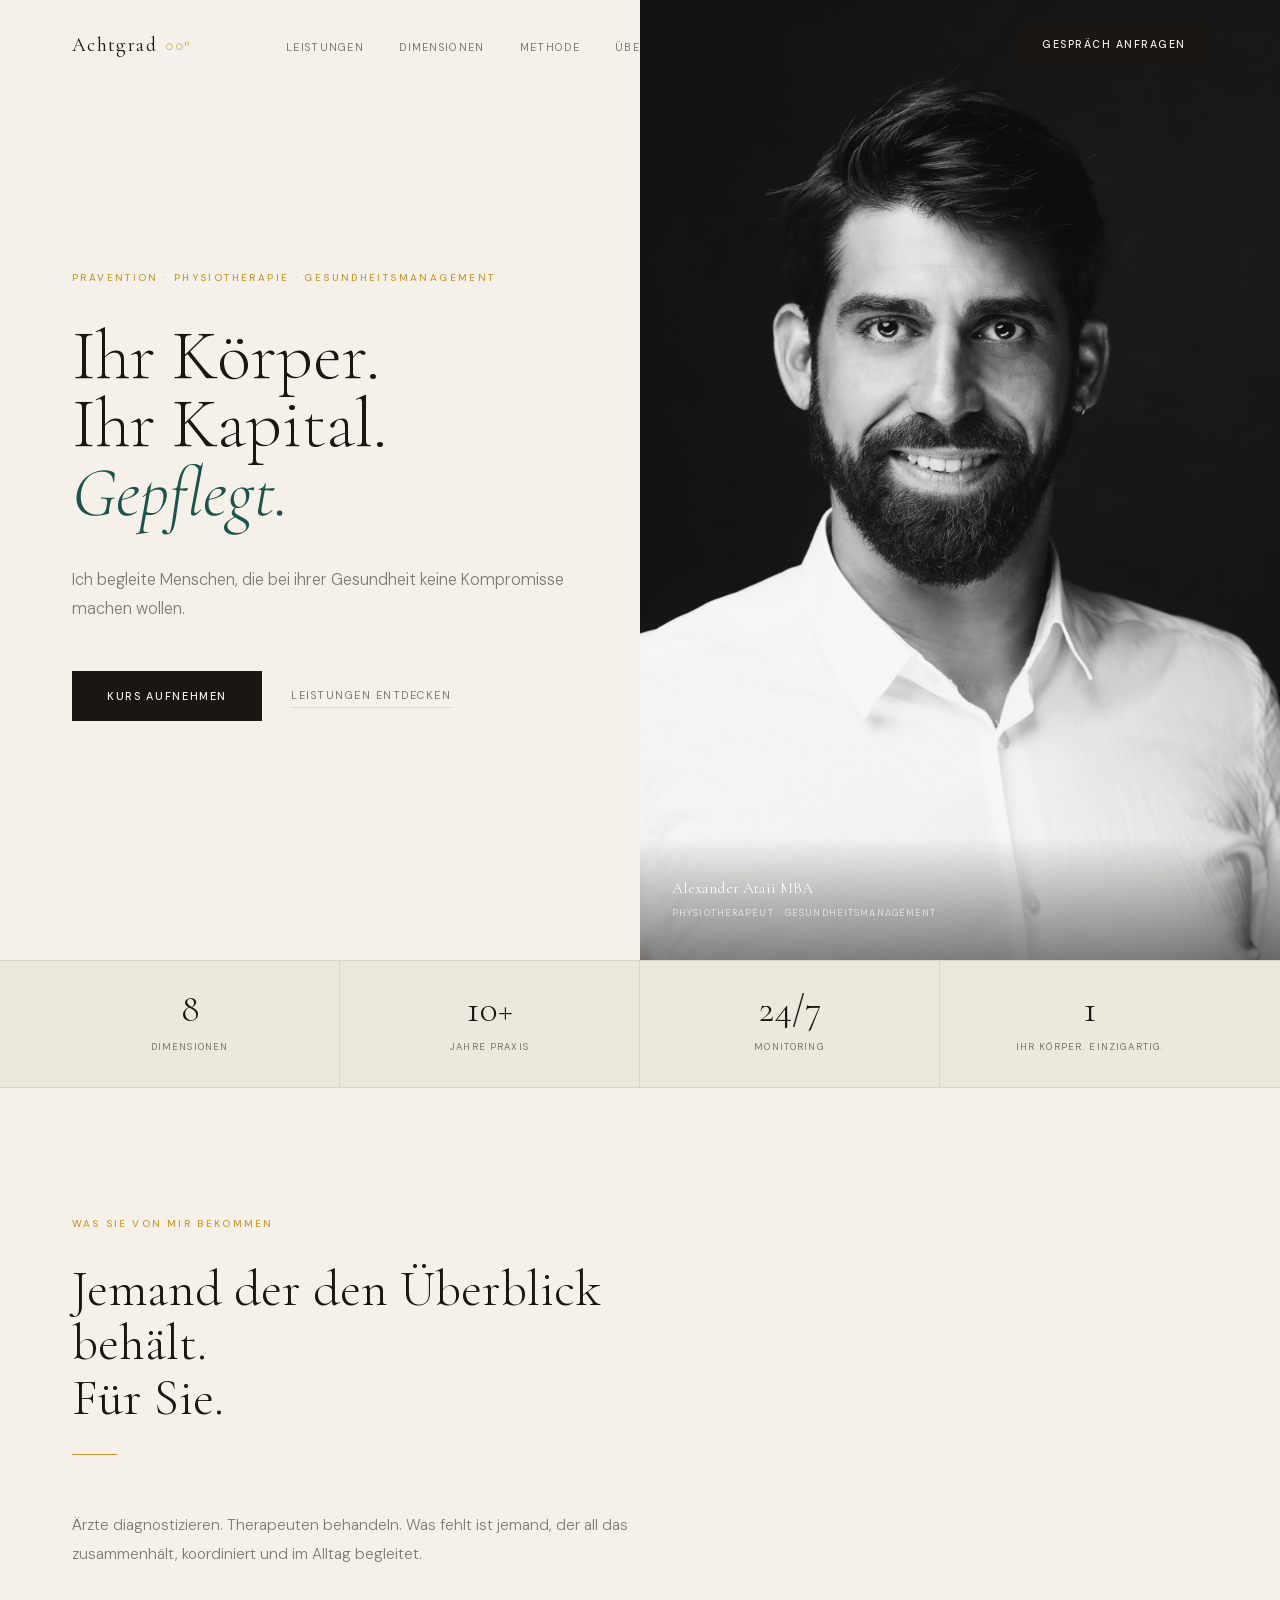
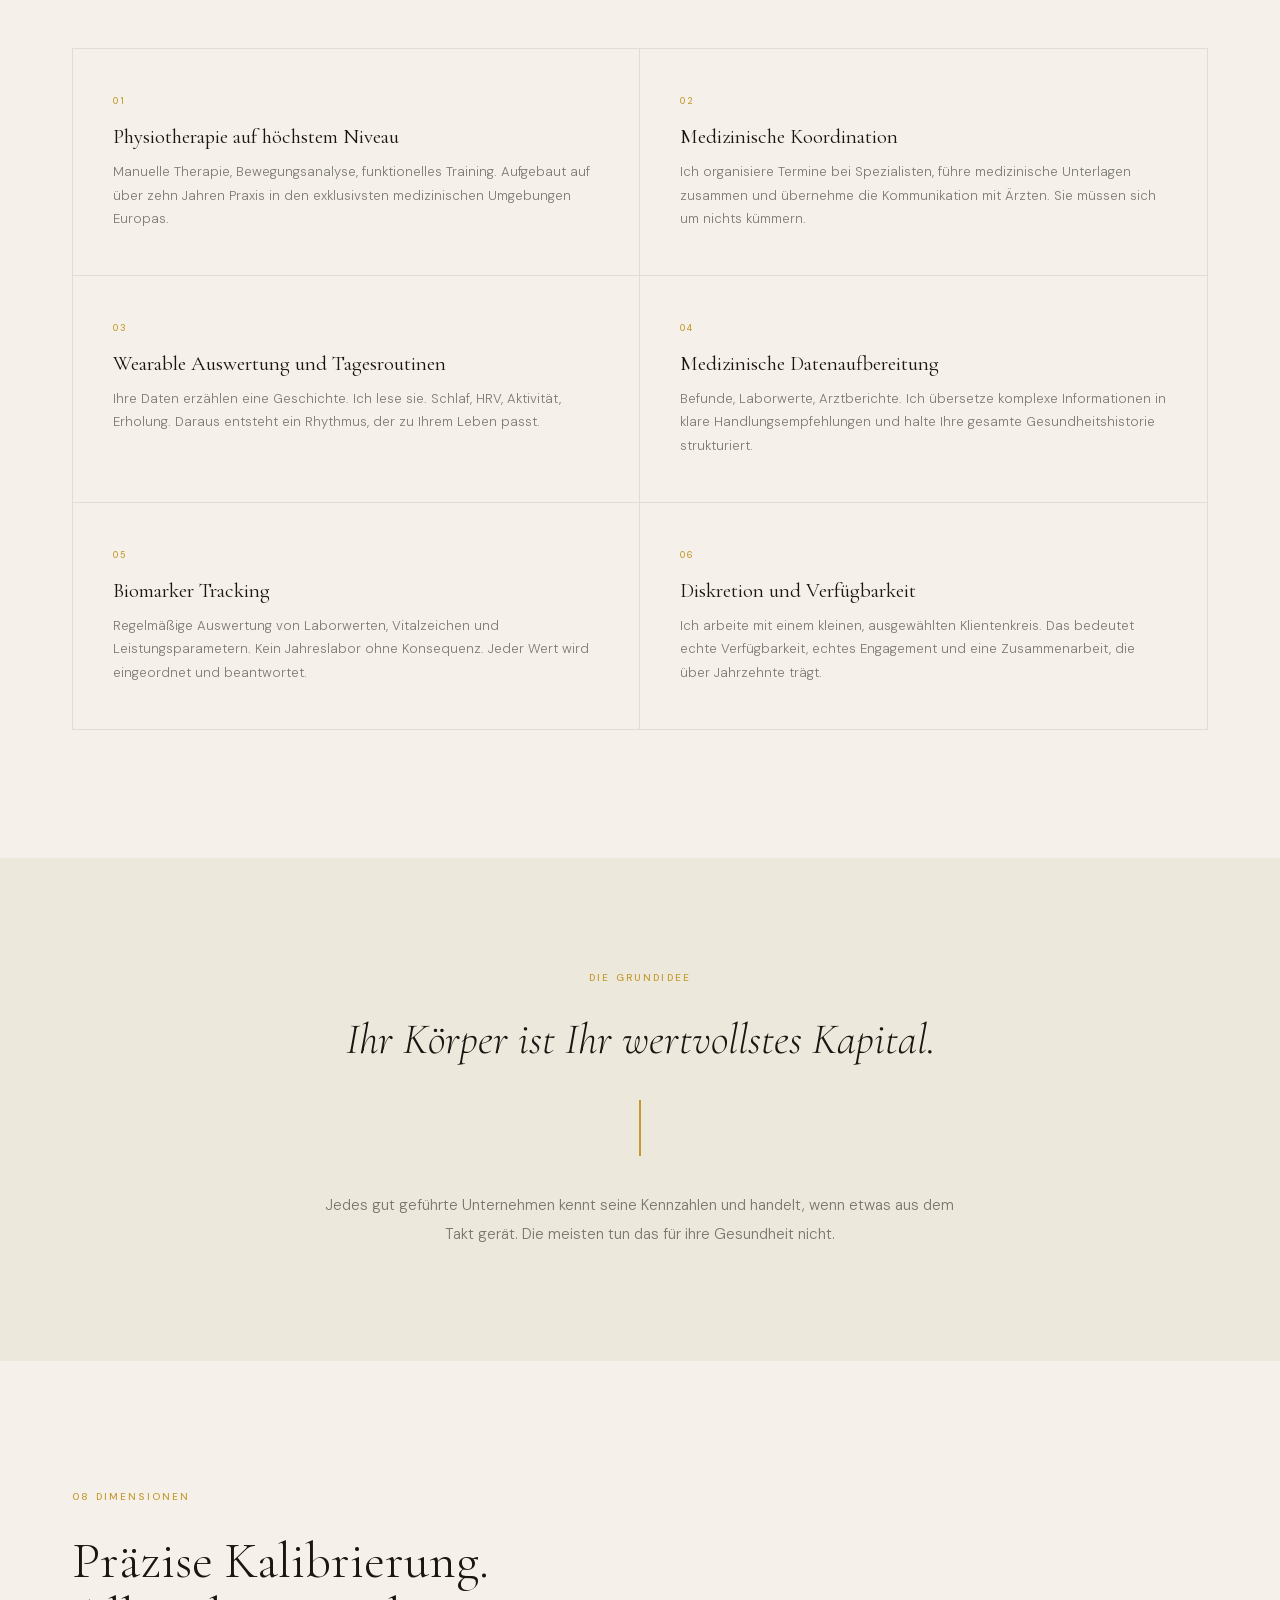
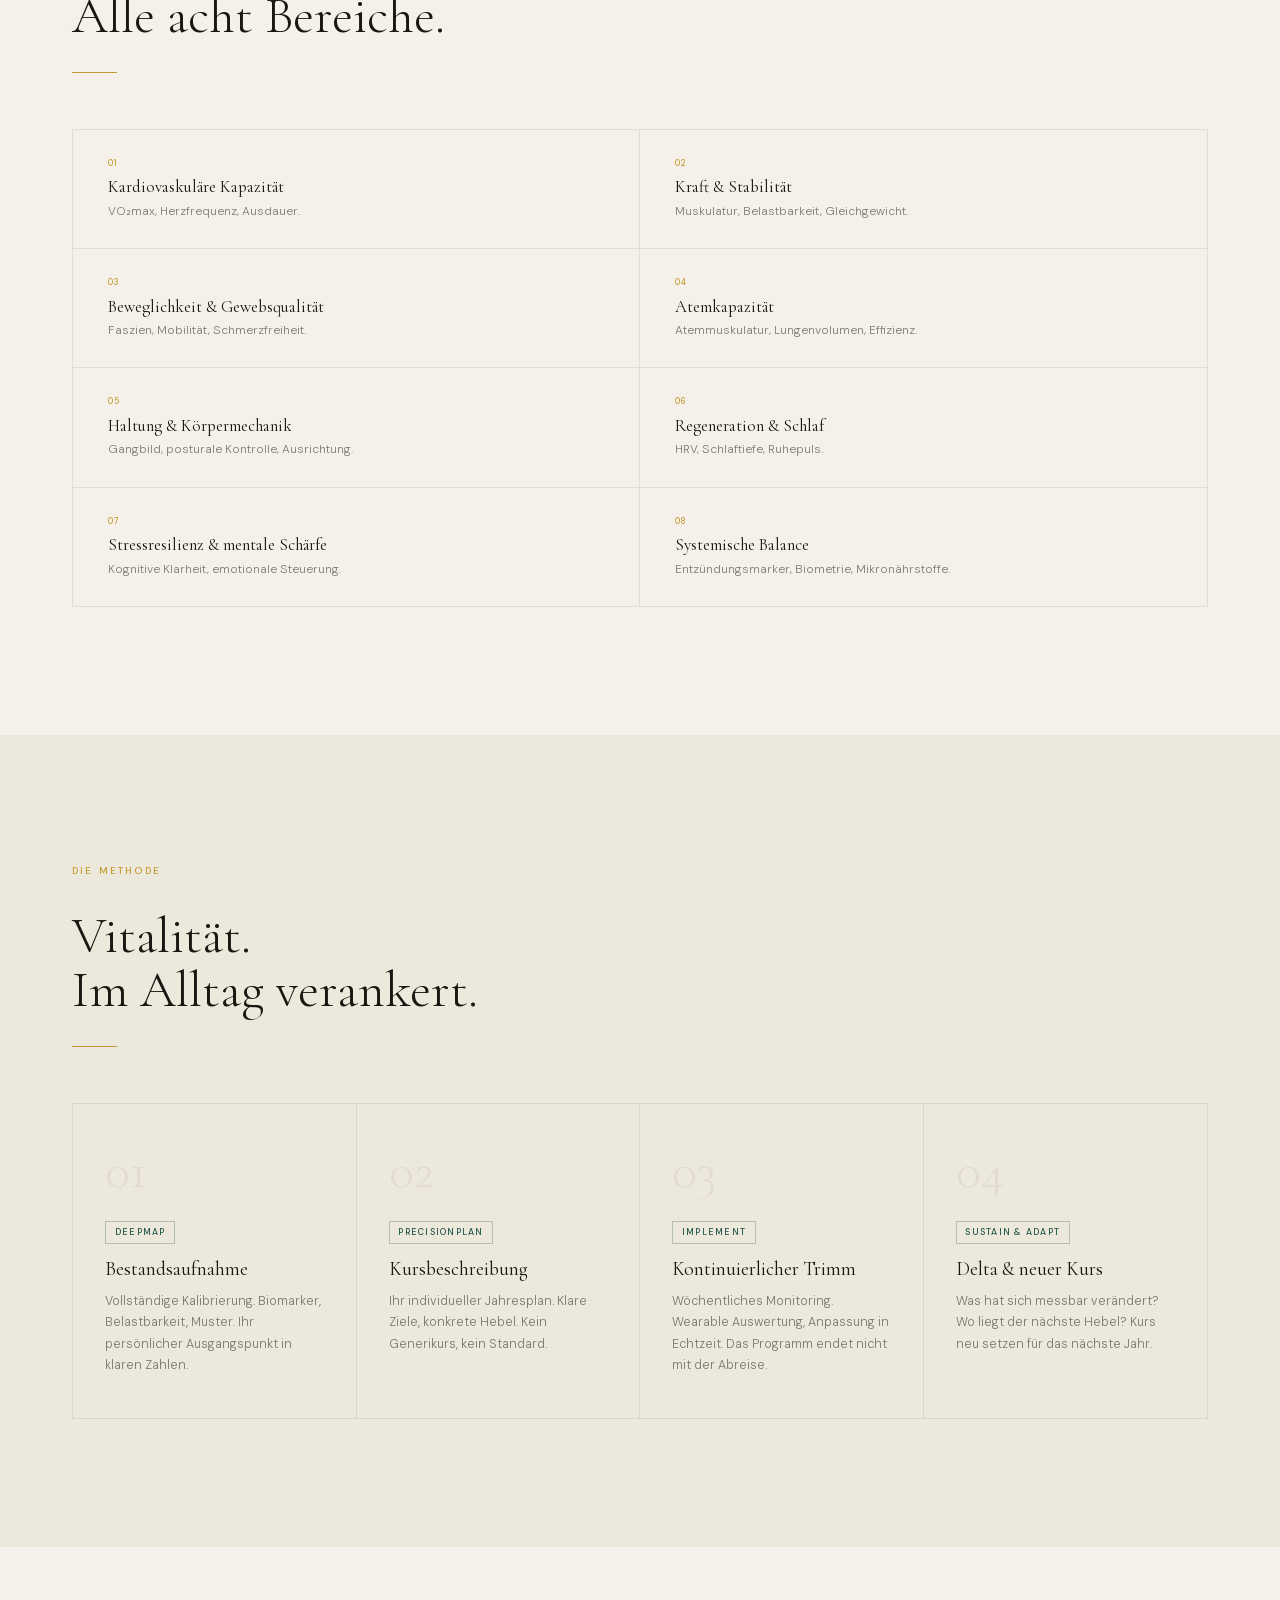
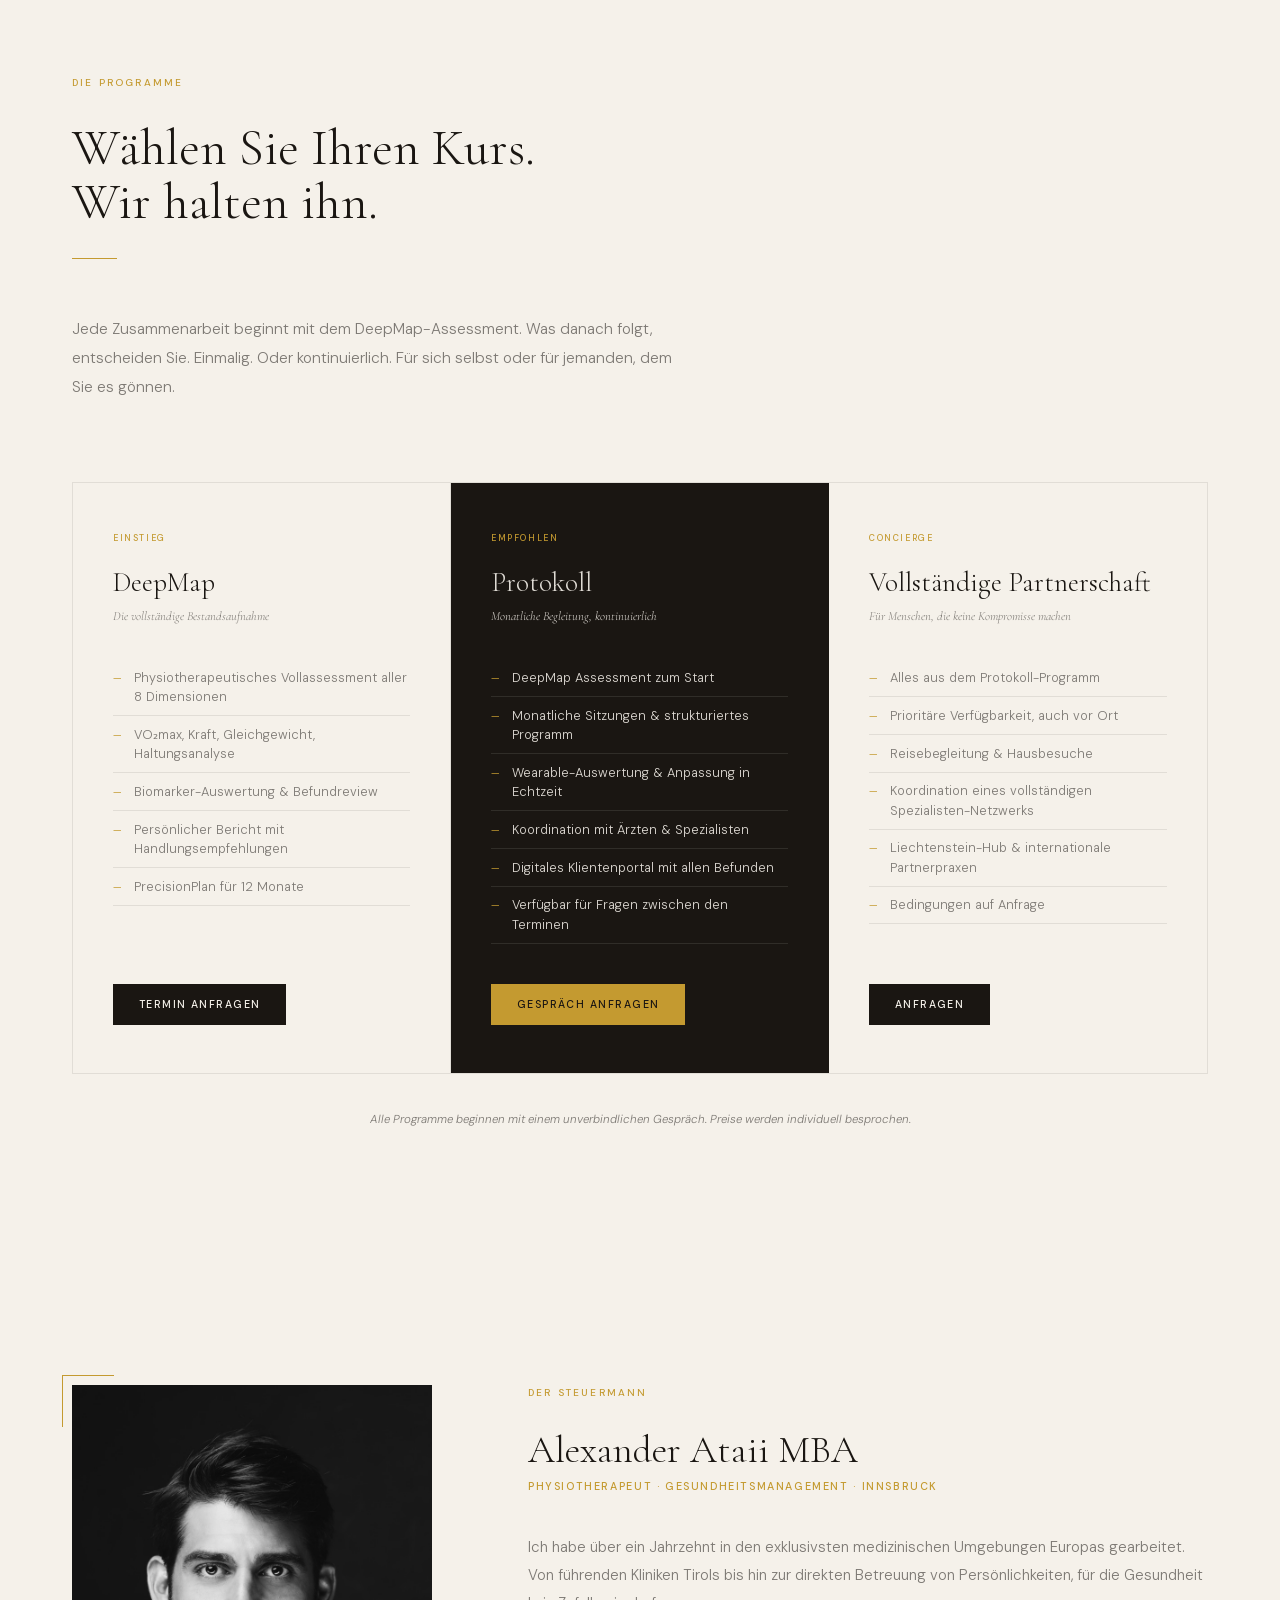
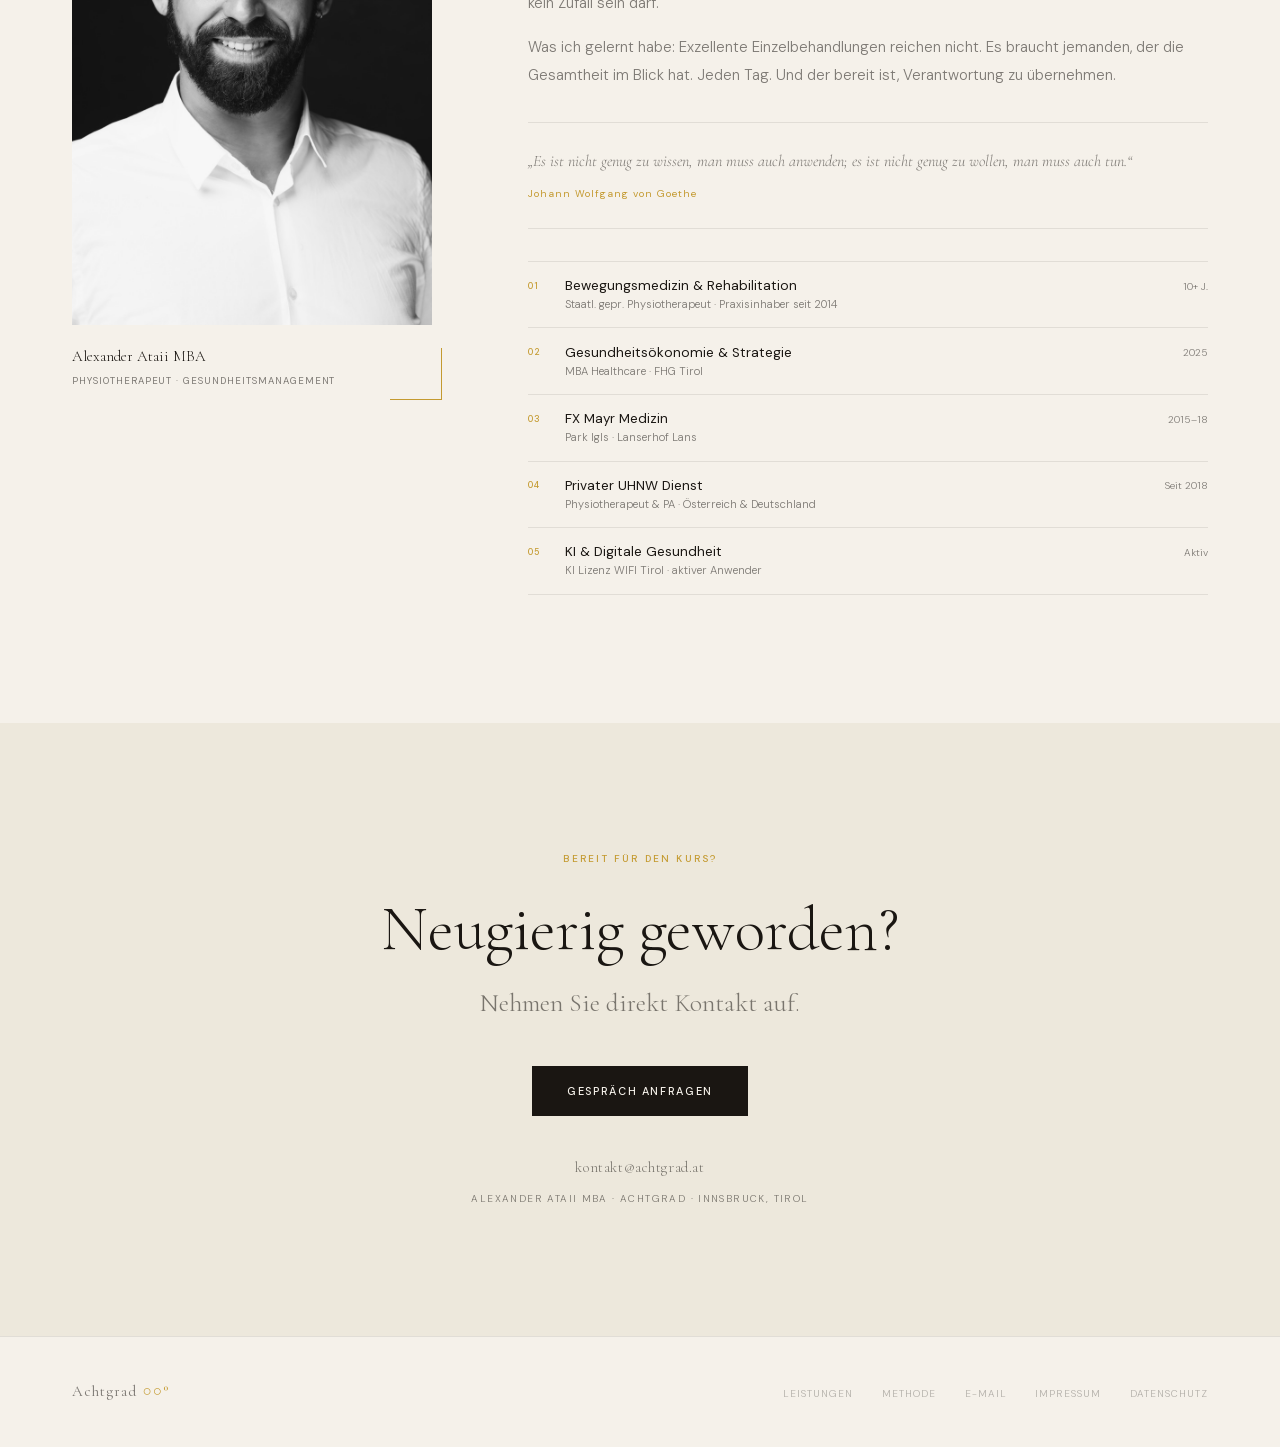
==== commit 804f7aaf: "farbe leistungen neu" ====
--- a/index.html
+++ b/index.html
@@ -31,7 +31,7 @@
 }
 *,*::before,*::after{box-sizing:border-box;margin:0;padding:0}
 html{scroll-behavior:smooth;background:var(--bg);color:var(--text)}
-body{font-family:var(--sans);font-weight:300;line-height:1.7;overflow-x:hidden;background:var(--bg)}
+body{font-family:var(--sans);font-weight:300;line-height:1.7;overflow-x:hidden;background:var(--bg);max-width:100vw}
 img{max-width:100%;display:block}
 a{color:inherit;text-decoration:none}
 button{cursor:pointer;font-family:var(--sans)}
@@ -233,8 +233,8 @@
   .mem-card:last-child{border-bottom:none}
   .mem-card.featured{order:-1}
   #hero{grid-template-columns:1fr;min-height:auto}
-  .hero-photo{height:75vw;min-height:320px;max-height:520px;order:1}
-  .hero-text{max-width:none;padding:5rem 1.75rem 3.5rem;margin-left:0;order:2}
+  .hero-photo{height:75vw;min-height:320px;max-height:520px;order:1;width:100%}
+  .hero-text{max-width:none;padding:2.5rem 1.75rem 3.5rem;margin-left:0;order:2}
   .sv-list{grid-template-columns:1fr}
   .sv-item{border-right:none}
   .sv-item:nth-last-child(-n+2){border-bottom:1px solid var(--edge)}
@@ -508,9 +508,9 @@
   <div class="w">
     <div class="contact-inner">
       <span class="ey rv" data-t="cey">Bereit f&#252;r den Kurs?</span>
-      <h2 class="rv d1" data-t="chl">Neugierig geworden? Nehmen Sie direkt Kontakt auf.</h2>
-      <p class="section-p rv d2" data-t="ctx">Kein Standardprogramm. Keine Brosch&#252;re. Ein Gespr&#228;ch. &#220;ber Sie, Ihre Ziele, Ihren Weg.</p>
-      <a href="#" onclick="window.location.href='mail'+('to:kontakt@')+('achtgrad.at');return false;" class="btn-primary rv d3" data-t="cbt">Gespr&#228;ch anfragen</a>
+      <h2 class="rv d1" data-t="chl">Neugierig geworden?</h2>
+      <p class="rv d1" style="font-family:var(--serif);font-size:clamp(1.2rem,2vw,1.7rem);font-weight:300;color:var(--text-55);margin-bottom:2.8rem;line-height:1.4" data-t="ctx">Nehmen Sie direkt Kontakt auf.</p>
+      <a href="#" onclick="window.location.href='mail'+('to:kontakt@')+('achtgrad.at');return false;" class="btn-primary rv d2" data-t="cbt">Gespr&#228;ch anfragen</a>
       <a href="#" onclick="window.location.href='mail'+('to:kontakt@')+('achtgrad.at');return false;" class="contact-email rv d3">kontakt&#64;achtgrad.at</a>
       <p class="contact-loc rv">Alexander Ataii MBA &middot; Achtgrad &middot; Innsbruck, Tirol</p>
     </div>
@@ -524,12 +524,10 @@
       <ul class="flinks">
         <li><a href="leistungen.html" data-t="nsv">Leistungen</a></li>
         <li><a href="#method" data-t="nme">Methode</a></li>
-        <li><a href="#about" data-t="nab">&#220;ber mich</a></li>
-        <li><a href="#" onclick="window.location.href='mail'+('to:kontakt@')+('achtgrad.at');return false;">E-Mail</a></li>
-        <li><a href="impressum.html" data-t="impr">Impressum</a></li>
-        <li><a href="datenschutz.html">Datenschutz</a></li>
+        <li><a href="#" onclick="window.location.href='mail'+('to:kontakt@')+('achtgrad.at');return false;" style="white-space:nowrap">E-Mail</a></li>
+        <li><a href="impressum.html" style="white-space:nowrap" data-t="impr">Impressum</a></li>
+        <li><a href="datenschutz.html" style="white-space:nowrap">Datenschutz</a></li>
       </ul>
-      <button class="impr-btn" id="ibt" data-t="impr">Impressum</button>
     </div>
     <div class="impr-body" id="ibd">
       <p>Alexander Ataii MBA &middot; Physiotherapeut &middot; Einzelunternehmen<br>
@@ -543,8 +541,8 @@
 
 <script>
 const T={
-de:{nsv:"Leistungen",nph:"Philosophie",nme:"Methode",nab:"Über mich",nct:"Gespräch anfragen",hov:"Prävention · Physiotherapie · Gesundheitsmanagement",hl1:"Ihr Körper.",hl2:"Ihr Kapital.",hl3:"Gepflegt.",hsu:"Ich begleite Menschen, die bei ihrer Gesundheit keine Kompromisse machen wollen.",hct:"Kurs aufnehmen",hsv:"Leistungen entdecken",sey:"Was Sie von mir bekommen",shl:"Jemand der den Überblick behält.\nFür Sie.",stx:"Ärzte diagnostizieren. Therapeuten behandeln. Was fehlt ist jemand, der all das zusammenhält, koordiniert und im Alltag begleitet.",s1t:"Physiotherapie auf höchstem Niveau",s1p:"Manuelle Therapie, Bewegungsanalyse, funktionelles Training. Aufgebaut auf über zehn Jahren Praxis in den exklusivsten medizinischen Umgebungen Europas.",s2t:"Medizinische Koordination",s2p:"Ich organisiere Termine bei Spezialisten, führe medizinische Unterlagen zusammen und übernehme die Kommunikation mit Ärzten. Sie müssen sich um nichts kümmern.",s3t:"Wearable Auswertung und Tagesroutinen",s3p:"Ihre Daten erzählen eine Geschichte. Ich lese sie. Schlaf, HRV, Aktivität, Erholung. Daraus entsteht ein Rhythmus, der zu Ihrem Leben passt.",s4t:"Medizinische Datenaufbereitung",s4p:"Befunde, Laborwerte, Arztberichte. Ich übersetze komplexe Informationen in klare Handlungsempfehlungen und halte Ihre gesamte Gesundheitshistorie strukturiert.",s5t:"Biomarker Tracking",s5p:"Regelmäßige Auswertung von Laborwerten, Vitalzeichen und Leistungsparametern. Kein Jahreslabor ohne Konsequenz. Jeder Wert wird eingeordnet und beantwortet.",s6t:"Diskretion und Verfügbarkeit",s6p:"Ich arbeite mit einem kleinen, ausgewählten Klientenkreis. Das bedeutet echte Verfügbarkeit, echtes Engagement und eine Zusammenarbeit, die über Jahrzehnte trägt.",st1:"Dimensionen",st2:"Jahre Praxis",st3:"Monitoring",st4:"Ihr Körper. Einzigartig.",pey:"Die Grundidee",phl:"Ihr Körper ist Ihr wertvollstes Kapital.",pp1:"Jedes gut geführte Unternehmen kennt seine Kennzahlen und handelt, wenn etwas aus dem Takt gerät. Die meisten tun das für ihre Gesundheit nicht.",pp2:"Achtgrad bringt diese Klarheit. Durch das präzise Abstimmen von acht Dimensionen. Kontinuierlich. Diskret.",pdim:"08 Dimensionen",d1t:"Kardiovaskuläre Kapazität",d1s:"VO₂max, Herzfrequenz, Ausdauer.",d2t:"Kraft & Stabilität",d2s:"Muskulatur, Belastbarkeit, Gleichgewicht.",d3t:"Beweglichkeit & Gewebsqualität",d3s:"Faszien, Mobilität, Schmerzfreiheit.",d4t:"Atemkapazität",d4s:"Atemmuskulatur, Lungenvolumen, Effizienz.",d5t:"Haltung & Körpermechanik",d5s:"Gangbild, posturale Kontrolle, Ausrichtung.",d6t:"Regeneration & Schlaf",d6s:"HRV, Schlaftiefe, Ruhepuls.",d7t:"Stressresilienz & mentale Schärfe",d7s:"Kognitive Klarheit, emotionale Steuerung.",d8t:"Systemische Balance",d8s:"Entzündungsmarker, Biometrie, Mikronährstoffe.",mey2:"Die Methode",mhl2:"Vitalität.\nIm Alltag verankert.",sg1:"DeepMap",st1t:"Bestandsaufnahme",st1p:"Vollständige Kalibrierung. Biomarker, Belastbarkeit, Muster. Ihr persönlicher Ausgangspunkt in klaren Zahlen.",sg2:"PrecisionPlan",st2t:"Kursbeschreibung",st2p:"Ihr individueller Jahresplan. Klare Ziele, konkrete Hebel. Kein Generikurs, kein Standard.",sg3:"Implement",st3t:"Kontinuierlicher Trimm",st3p:"Wöchentliches Monitoring. Wearable Auswertung, Anpassung in Echtzeit. Das Programm endet nicht mit der Abreise.",sg4:"Sustain & Adapt",st4t:"Delta & neuer Kurs",st4p:"Was hat sich messbar verändert? Wo liegt der nächste Hebel? Kurs neu setzen für das nächste Jahr.",aey:"Der Steuermann",anm:"Alexander Ataii MBA",asu:"Physiotherapeut · Gesundheitsmanagement · Innsbruck",acap:"Physiotherapeut · Gesundheitsmanagement",ap1:"Ich habe über ein Jahrzehnt in den exklusivsten medizinischen Umgebungen Europas gearbeitet. Von führenden Kliniken Tirols bis hin zur direkten Betreuung von Persönlichkeiten, für die Gesundheit kein Zufall sein darf.",ap2:"Was ich gelernt habe: Exzellente Einzelbehandlungen reichen nicht. Es braucht jemanden, der die Gesamtheit im Blick hat. Jeden Tag. Und der bereit ist, Verantwortung zu übernehmen.",aqt:"„Es ist nicht genug zu wissen, man muss auch anwenden; es ist nicht genug zu wollen, man muss auch tun.“",c1t:"Bewegungsmedizin & Rehabilitation",c1s:"Staatl. gepr. Physiotherapeut · Praxisinhaber seit 2014",c2t:"Gesundheitsökonomie & Strategie",c2s:"MBA Healthcare · FHG Tirol",c3t:"FX Mayr Medizin",c3s:"Park Igls · Lanserhof Lans",c4t:"Privater UHNW Dienst",c4s:"Physiotherapeut & PA · Österreich & Deutschland",c5t:"KI & Digitale Gesundheit",c5s:"KI Lizenz WIFI Tirol · aktiver Anwender",csince:"Seit 2018",cact:"Aktiv",cey:"Bereit für den Kurs?",chl:"Neugierig geworden? Nehmen Sie direkt Kontakt auf.",ctx:"Kein Standardprogramm. Keine Broschüre. Ein Gespräch. Über Sie, Ihre Ziele, Ihren Weg.",cbt:"Gespräch anfragen",impr:"Impressum",mprey:"Die Programme",mprh:"Wählen Sie Ihren Kurs.\nWir halten ihn.",mprtx:"Jede Zusammenarbeit beginnt mit dem DeepMap-Assessment. Was danach folgt, entscheiden Sie. Einmalig. Oder kontinuierlich. Für sich selbst oder für jemanden, dem Sie es gönnen.",m1badge:"Einstieg",m1t:"DeepMap",m1sub:"Die vollständige Bestandsaufnahme",m1l1:"Physiotherapeutisches Vollassessment aller 8 Dimensionen",m1l2:"VO₂max, Kraft, Gleichgewicht, Haltungsanalyse",m1l3:"Biomarker-Auswertung & Befundreview",m1l4:"Persönlicher Bericht mit Handlungsempfehlungen",m1l5:"PrecisionPlan für 12 Monate",m1cta:"Termin anfragen",m2badge:"Empfohlen",m2t:"Protokoll",m2sub:"Monatliche Begleitung, kontinuierlich",m2l1:"DeepMap Assessment zum Start",m2l2:"Monatliche Sitzungen & strukturiertes Programm",m2l3:"Wearable-Auswertung & Anpassung in Echtzeit",m2l4:"Koordination mit Ärzten & Spezialisten",m2l5:"Digitales Klientenportal mit allen Befunden",m2l6:"Verfügbar für Fragen zwischen den Terminen",m2cta:"Gespräch anfragen",m3badge:"Concierge",m3t:"Vollständige Partnerschaft",m3sub:"Für Menschen, die keine Kompromisse machen",m3l1:"Alles aus dem Protokoll-Programm",m3l2:"Prioritäre Verfügbarkeit, auch vor Ort",m3l3:"Reisebegleitung & Hausbesuche",m3l4:"Koordination eines vollständigen Spezialisten-Netzwerks",m3l5:"Liechtenstein-Hub & internationale Partnerpraxen",m3l6:"Bedingungen auf Anfrage",m3cta:"Anfragen",mprnote:"Alle Programme beginnen mit einem unverbindlichen Gespräch. Preise werden individuell besprochen."},
-en:{nsv:"Services",nph:"Philosophy",nme:"Method",nab:"About",nct:"Request Consultation",hov:"Prevention · Physiotherapy · Health Management",hl1:"Your Body.",hl2:"Your Capital.",hl3:"Cared For.",hsu:"I work with people who refuse to compromise when it comes to their health.",hct:"Start the Course",hsv:"Discover Services",sey:"What You Get From Me",shl:"Someone who keeps the overview.\nFor you.",stx:"Doctors diagnose. Therapists treat. What is missing is someone who holds it all together, coordinates it and accompanies you in daily life.",s1t:"Physiotherapy at the Highest Level",s1p:"Manual therapy, movement analysis, functional training. Built on over ten years of practice in Europe’s most exclusive medical environments.",s2t:"Medical Coordination",s2p:"I organise specialist appointments, consolidate medical records and handle all communication with physicians. You focus on what matters.",s3t:"Wearable Analysis and Daily Routines",s3p:"Your data tells a story. I read it. Sleep, HRV, activity, recovery. A rhythm that fits your life, not the other way around.",s4t:"Medical Data Processing",s4p:"Test results, lab values, medical reports. I translate complex information into clear recommendations and keep your entire health history structured.",s5t:"Biomarker Tracking",s5p:"Regular analysis of lab values, vital signs and performance parameters. No annual test without consequence. Every value is interpreted and addressed.",s6t:"Discretion and Availability",s6p:"I work with a small, selected group of clients. Real availability, real commitment, a partnership that holds over decades.",st1:"Dimensions",st2:"Years Practice",st3:"Monitoring",st4:"Your Body. Unique.",pey:"The Core Idea",phl:"Your body is your most valuable asset.",pp1:"Every well-run company knows its metrics and acts when something falls out of rhythm. Most people do not apply this to their health.",pdim:"08 Dimensions",d1t:"Cardiovascular Capacity",d1s:"VO₂max, heart rate, endurance.",d2t:"Strength & Stability",d2s:"Musculature, resilience, balance.",d3t:"Mobility & Tissue Quality",d3s:"Fascia, mobility, pain-free movement.",d4t:"Respiratory Capacity",d4s:"Breathing muscles, lung volume, efficiency.",d5t:"Posture & Body Mechanics",d5s:"Gait, postural control, alignment.",d6t:"Recovery & Sleep",d6s:"HRV, sleep depth, resting heart rate.",d7t:"Stress Resilience & Mental Clarity",d7s:"Cognitive clarity, emotional regulation.",d8t:"Systemic Balance",d8s:"Inflammation markers, biometrics, micronutrients.",mey2:"The Method",mhl2:"Vitality.\nAnchored in daily life.",sg1:"DeepMap",st1t:"Assessment",st1p:"Complete calibration. Biomarkers, resilience, patterns. Your personal baseline in clear numbers.",sg2:"PrecisionPlan",st2t:"Course Description",st2p:"Your individual annual plan. Clear goals, concrete levers. No generic program, no standard.",sg3:"Implement",st3t:"Continuous Trim",st3p:"Weekly monitoring. Wearable analysis, real-time adjustment. The program does not end when you leave.",sg4:"Sustain & Adapt",st4t:"Delta & New Course",st4p:"What has measurably changed? Where is the next lever? Set a new course for the coming year.",aey:"The Helmsman",anm:"Alexander Ataii MBA",asu:"Physiotherapist · Health Management · Innsbruck",acap:"Physiotherapist · Health Management",ap1:"I have spent over a decade in Europe’s most exclusive healthcare environments. From leading clinics in Tyrol to direct care of individuals for whom health cannot be left to chance.",ap2:"What I have learned: excellent individual treatments are not enough. It requires someone who keeps the full picture in view. Every day. Someone willing to take responsibility.",aqt:'"It is not enough to know, one must also apply; it is not enough to wish, one must also act."',c1t:"Movement Medicine & Rehabilitation",c1s:"State-certified physiotherapist · Practice owner since 2014",c2t:"Health Economics & Strategy",c2s:"MBA Healthcare · FHG Tyrol",c3t:"FX Mayr Medicine",c3s:"Park Igls · Lanserhof Lans",c4t:"Private UHNW Service",c4s:"Physiotherapist & PA · Austria & Germany",c5t:"AI & Digital Health",c5s:"AI License WIFI Tyrol · active practitioner",csince:"Since 2018",cact:"Active",cey:"Ready for the Course?",chl:"Curious? Get in touch directly.",ctx:"No standard program. No brochure. A conversation. About you, your goals, your path.",cbt:"Request Consultation",impr:"Legal Notice",mprey:"The Programmes",mprh:"Choose your course.\nWe hold it.",mprtx:"Every collaboration begins with the DeepMap Assessment. What follows is your choice. Once. Or continuously. For yourself or for someone you care for.",m1badge:"Entry",m1t:"DeepMap",m1sub:"The complete baseline assessment",m1l1:"Full physiotherapy assessment across all 8 dimensions",m1l2:"VO₂max, strength, balance, postural analysis",m1l3:"Biomarker review & medical record analysis",m1l4:"Personal report with recommendations",m1l5:"PrecisionPlan for 12 months",m1cta:"Book appointment",m2badge:"Recommended",m2t:"Protocol",m2sub:"Monthly guidance, continuously",m2l1:"DeepMap Assessment at the start",m2l2:"Monthly sessions & structured programme",m2l3:"Wearable analysis & real-time adjustment",m2l4:"Coordination with doctors & specialists",m2l5:"Digital client portal with all reports",m2l6:"Available for questions between appointments",m2cta:"Request consultation",m3badge:"Concierge",m3t:"Full Partnership",m3sub:"For those who make no compromises",m3l1:"Everything in the Protocol programme",m3l2:"Priority availability, including on-site",m3l3:"Travel accompaniment & home visits",m3l4:"Coordination of a full specialist network",m3l5:"Liechtenstein Hub & international partner clinics",m3l6:"Terms on request",m3cta:"Enquire",mprnote:"All programmes begin with a no-obligation conversation. Fees are discussed individually."},
+de:{nsv:"Leistungen",nph:"Philosophie",nme:"Methode",nab:"Über mich",nct:"Gespräch anfragen",hov:"Prävention · Physiotherapie · Gesundheitsmanagement",hl1:"Ihr Körper.",hl2:"Ihr Kapital.",hl3:"Gepflegt.",hsu:"Ich begleite Menschen, die bei ihrer Gesundheit keine Kompromisse machen wollen.",hct:"Kurs aufnehmen",hsv:"Leistungen entdecken",sey:"Was Sie von mir bekommen",shl:"Jemand der den Überblick behält.\nFür Sie.",stx:"Ärzte diagnostizieren. Therapeuten behandeln. Was fehlt ist jemand, der all das zusammenhält, koordiniert und im Alltag begleitet.",s1t:"Physiotherapie auf höchstem Niveau",s1p:"Manuelle Therapie, Bewegungsanalyse, funktionelles Training. Aufgebaut auf über zehn Jahren Praxis in den exklusivsten medizinischen Umgebungen Europas.",s2t:"Medizinische Koordination",s2p:"Ich organisiere Termine bei Spezialisten, führe medizinische Unterlagen zusammen und übernehme die Kommunikation mit Ärzten. Sie müssen sich um nichts kümmern.",s3t:"Wearable Auswertung und Tagesroutinen",s3p:"Ihre Daten erzählen eine Geschichte. Ich lese sie. Schlaf, HRV, Aktivität, Erholung. Daraus entsteht ein Rhythmus, der zu Ihrem Leben passt.",s4t:"Medizinische Datenaufbereitung",s4p:"Befunde, Laborwerte, Arztberichte. Ich übersetze komplexe Informationen in klare Handlungsempfehlungen und halte Ihre gesamte Gesundheitshistorie strukturiert.",s5t:"Biomarker Tracking",s5p:"Regelmäßige Auswertung von Laborwerten, Vitalzeichen und Leistungsparametern. Kein Jahreslabor ohne Konsequenz. Jeder Wert wird eingeordnet und beantwortet.",s6t:"Diskretion und Verfügbarkeit",s6p:"Ich arbeite mit einem kleinen, ausgewählten Klientenkreis. Das bedeutet echte Verfügbarkeit, echtes Engagement und eine Zusammenarbeit, die über Jahrzehnte trägt.",st1:"Dimensionen",st2:"Jahre Praxis",st3:"Monitoring",st4:"Ihr Körper. Einzigartig.",pey:"Die Grundidee",phl:"Ihr Körper ist Ihr wertvollstes Kapital.",pp1:"Jedes gut geführte Unternehmen kennt seine Kennzahlen und handelt, wenn etwas aus dem Takt gerät. Die meisten tun das für ihre Gesundheit nicht.",pp2:"Achtgrad bringt diese Klarheit. Durch das präzise Abstimmen von acht Dimensionen. Kontinuierlich. Diskret.",pdim:"08 Dimensionen",d1t:"Kardiovaskuläre Kapazität",d1s:"VO₂max, Herzfrequenz, Ausdauer.",d2t:"Kraft & Stabilität",d2s:"Muskulatur, Belastbarkeit, Gleichgewicht.",d3t:"Beweglichkeit & Gewebsqualität",d3s:"Faszien, Mobilität, Schmerzfreiheit.",d4t:"Atemkapazität",d4s:"Atemmuskulatur, Lungenvolumen, Effizienz.",d5t:"Haltung & Körpermechanik",d5s:"Gangbild, posturale Kontrolle, Ausrichtung.",d6t:"Regeneration & Schlaf",d6s:"HRV, Schlaftiefe, Ruhepuls.",d7t:"Stressresilienz & mentale Schärfe",d7s:"Kognitive Klarheit, emotionale Steuerung.",d8t:"Systemische Balance",d8s:"Entzündungsmarker, Biometrie, Mikronährstoffe.",mey2:"Die Methode",mhl2:"Vitalität.\nIm Alltag verankert.",sg1:"DeepMap",st1t:"Bestandsaufnahme",st1p:"Vollständige Kalibrierung. Biomarker, Belastbarkeit, Muster. Ihr persönlicher Ausgangspunkt in klaren Zahlen.",sg2:"PrecisionPlan",st2t:"Kursbeschreibung",st2p:"Ihr individueller Jahresplan. Klare Ziele, konkrete Hebel. Kein Generikurs, kein Standard.",sg3:"Implement",st3t:"Kontinuierlicher Trimm",st3p:"Wöchentliches Monitoring. Wearable Auswertung, Anpassung in Echtzeit. Das Programm endet nicht mit der Abreise.",sg4:"Sustain & Adapt",st4t:"Delta & neuer Kurs",st4p:"Was hat sich messbar verändert? Wo liegt der nächste Hebel? Kurs neu setzen für das nächste Jahr.",aey:"Der Steuermann",anm:"Alexander Ataii MBA",asu:"Physiotherapeut · Gesundheitsmanagement · Innsbruck",acap:"Physiotherapeut · Gesundheitsmanagement",ap1:"Ich habe über ein Jahrzehnt in den exklusivsten medizinischen Umgebungen Europas gearbeitet. Von führenden Kliniken Tirols bis hin zur direkten Betreuung von Persönlichkeiten, für die Gesundheit kein Zufall sein darf.",ap2:"Was ich gelernt habe: Exzellente Einzelbehandlungen reichen nicht. Es braucht jemanden, der die Gesamtheit im Blick hat. Jeden Tag. Und der bereit ist, Verantwortung zu übernehmen.",aqt:"„Es ist nicht genug zu wissen, man muss auch anwenden; es ist nicht genug zu wollen, man muss auch tun.“",c1t:"Bewegungsmedizin & Rehabilitation",c1s:"Staatl. gepr. Physiotherapeut · Praxisinhaber seit 2014",c2t:"Gesundheitsökonomie & Strategie",c2s:"MBA Healthcare · FHG Tirol",c3t:"FX Mayr Medizin",c3s:"Park Igls · Lanserhof Lans",c4t:"Privater UHNW Dienst",c4s:"Physiotherapeut & PA · Österreich & Deutschland",c5t:"KI & Digitale Gesundheit",c5s:"KI Lizenz WIFI Tirol · aktiver Anwender",csince:"Seit 2018",cact:"Aktiv",cey:"Bereit für den Kurs?",chl:"Neugierig geworden?",ctx:"Nehmen Sie direkt Kontakt auf.",cbt:"Gespräch anfragen",impr:"Impressum",mprey:"Die Programme",mprh:"Wählen Sie Ihren Kurs.\nWir halten ihn.",mprtx:"Jede Zusammenarbeit beginnt mit dem DeepMap-Assessment. Was danach folgt, entscheiden Sie. Einmalig. Oder kontinuierlich. Für sich selbst oder für jemanden, dem Sie es gönnen.",m1badge:"Einstieg",m1t:"DeepMap",m1sub:"Die vollständige Bestandsaufnahme",m1l1:"Physiotherapeutisches Vollassessment aller 8 Dimensionen",m1l2:"VO₂max, Kraft, Gleichgewicht, Haltungsanalyse",m1l3:"Biomarker-Auswertung & Befundreview",m1l4:"Persönlicher Bericht mit Handlungsempfehlungen",m1l5:"PrecisionPlan für 12 Monate",m1cta:"Termin anfragen",m2badge:"Empfohlen",m2t:"Protokoll",m2sub:"Monatliche Begleitung, kontinuierlich",m2l1:"DeepMap Assessment zum Start",m2l2:"Monatliche Sitzungen & strukturiertes Programm",m2l3:"Wearable-Auswertung & Anpassung in Echtzeit",m2l4:"Koordination mit Ärzten & Spezialisten",m2l5:"Digitales Klientenportal mit allen Befunden",m2l6:"Verfügbar für Fragen zwischen den Terminen",m2cta:"Gespräch anfragen",m3badge:"Concierge",m3t:"Vollständige Partnerschaft",m3sub:"Für Menschen, die keine Kompromisse machen",m3l1:"Alles aus dem Protokoll-Programm",m3l2:"Prioritäre Verfügbarkeit, auch vor Ort",m3l3:"Reisebegleitung & Hausbesuche",m3l4:"Koordination eines vollständigen Spezialisten-Netzwerks",m3l5:"Liechtenstein-Hub & internationale Partnerpraxen",m3l6:"Bedingungen auf Anfrage",m3cta:"Anfragen",mprnote:"Alle Programme beginnen mit einem unverbindlichen Gespräch. Preise werden individuell besprochen."},
+en:{nsv:"Services",nph:"Philosophy",nme:"Method",nab:"About",nct:"Request Consultation",hov:"Prevention · Physiotherapy · Health Management",hl1:"Your Body.",hl2:"Your Capital.",hl3:"Cared For.",hsu:"I work with people who refuse to compromise when it comes to their health.",hct:"Start the Course",hsv:"Discover Services",sey:"What You Get From Me",shl:"Someone who keeps the overview.\nFor you.",stx:"Doctors diagnose. Therapists treat. What is missing is someone who holds it all together, coordinates it and accompanies you in daily life.",s1t:"Physiotherapy at the Highest Level",s1p:"Manual therapy, movement analysis, functional training. Built on over ten years of practice in Europe’s most exclusive medical environments.",s2t:"Medical Coordination",s2p:"I organise specialist appointments, consolidate medical records and handle all communication with physicians. You focus on what matters.",s3t:"Wearable Analysis and Daily Routines",s3p:"Your data tells a story. I read it. Sleep, HRV, activity, recovery. A rhythm that fits your life, not the other way around.",s4t:"Medical Data Processing",s4p:"Test results, lab values, medical reports. I translate complex information into clear recommendations and keep your entire health history structured.",s5t:"Biomarker Tracking",s5p:"Regular analysis of lab values, vital signs and performance parameters. No annual test without consequence. Every value is interpreted and addressed.",s6t:"Discretion and Availability",s6p:"I work with a small, selected group of clients. Real availability, real commitment, a partnership that holds over decades.",st1:"Dimensions",st2:"Years Practice",st3:"Monitoring",st4:"Your Body. Unique.",pey:"The Core Idea",phl:"Your body is your most valuable asset.",pp1:"Every well-run company knows its metrics and acts when something falls out of rhythm. Most people do not apply this to their health.",pdim:"08 Dimensions",d1t:"Cardiovascular Capacity",d1s:"VO₂max, heart rate, endurance.",d2t:"Strength & Stability",d2s:"Musculature, resilience, balance.",d3t:"Mobility & Tissue Quality",d3s:"Fascia, mobility, pain-free movement.",d4t:"Respiratory Capacity",d4s:"Breathing muscles, lung volume, efficiency.",d5t:"Posture & Body Mechanics",d5s:"Gait, postural control, alignment.",d6t:"Recovery & Sleep",d6s:"HRV, sleep depth, resting heart rate.",d7t:"Stress Resilience & Mental Clarity",d7s:"Cognitive clarity, emotional regulation.",d8t:"Systemic Balance",d8s:"Inflammation markers, biometrics, micronutrients.",mey2:"The Method",mhl2:"Vitality.\nAnchored in daily life.",sg1:"DeepMap",st1t:"Assessment",st1p:"Complete calibration. Biomarkers, resilience, patterns. Your personal baseline in clear numbers.",sg2:"PrecisionPlan",st2t:"Course Description",st2p:"Your individual annual plan. Clear goals, concrete levers. No generic program, no standard.",sg3:"Implement",st3t:"Continuous Trim",st3p:"Weekly monitoring. Wearable analysis, real-time adjustment. The program does not end when you leave.",sg4:"Sustain & Adapt",st4t:"Delta & New Course",st4p:"What has measurably changed? Where is the next lever? Set a new course for the coming year.",aey:"The Helmsman",anm:"Alexander Ataii MBA",asu:"Physiotherapist · Health Management · Innsbruck",acap:"Physiotherapist · Health Management",ap1:"I have spent over a decade in Europe’s most exclusive healthcare environments. From leading clinics in Tyrol to direct care of individuals for whom health cannot be left to chance.",ap2:"What I have learned: excellent individual treatments are not enough. It requires someone who keeps the full picture in view. Every day. Someone willing to take responsibility.",aqt:'"It is not enough to know, one must also apply; it is not enough to wish, one must also act."',c1t:"Movement Medicine & Rehabilitation",c1s:"State-certified physiotherapist · Practice owner since 2014",c2t:"Health Economics & Strategy",c2s:"MBA Healthcare · FHG Tyrol",c3t:"FX Mayr Medicine",c3s:"Park Igls · Lanserhof Lans",c4t:"Private UHNW Service",c4s:"Physiotherapist & PA · Austria & Germany",c5t:"AI & Digital Health",c5s:"AI License WIFI Tyrol · active practitioner",csince:"Since 2018",cact:"Active",cey:"Ready for the Course?",chl:"Curious?",ctx:"Get in touch directly.",cbt:"Request Consultation",impr:"Legal Notice",mprey:"The Programmes",mprh:"Choose your course.\nWe hold it.",mprtx:"Every collaboration begins with the DeepMap Assessment. What follows is your choice. Once. Or continuously. For yourself or for someone you care for.",m1badge:"Entry",m1t:"DeepMap",m1sub:"The complete baseline assessment",m1l1:"Full physiotherapy assessment across all 8 dimensions",m1l2:"VO₂max, strength, balance, postural analysis",m1l3:"Biomarker review & medical record analysis",m1l4:"Personal report with recommendations",m1l5:"PrecisionPlan for 12 months",m1cta:"Book appointment",m2badge:"Recommended",m2t:"Protocol",m2sub:"Monthly guidance, continuously",m2l1:"DeepMap Assessment at the start",m2l2:"Monthly sessions & structured programme",m2l3:"Wearable analysis & real-time adjustment",m2l4:"Coordination with doctors & specialists",m2l5:"Digital client portal with all reports",m2l6:"Available for questions between appointments",m2cta:"Request consultation",m3badge:"Concierge",m3t:"Full Partnership",m3sub:"For those who make no compromises",m3l1:"Everything in the Protocol programme",m3l2:"Priority availability, including on-site",m3l3:"Travel accompaniment & home visits",m3l4:"Coordination of a full specialist network",m3l5:"Liechtenstein Hub & international partner clinics",m3l6:"Terms on request",m3cta:"Enquire",mprnote:"All programmes begin with a no-obligation conversation. Fees are discussed individually."},
 ar:{nsv:"الخدمات",nme:"المنهجية",nab:"عن الطبيب",nct:"طلب استشارة",hov:"الوقاية · العلاج الطبيعي · إدارة الصحة",hl1:"جسدك.",hl2:"رأس مالك.",hl3:"في أفضل حال.",hsu:"أرافق أشخاصاً لا يقبلون التنازل في ما يخص صحتهم.",hct:"ابدأ المسار",hsv:"اكتشف الخدمات",sey:"ما ستحصل عليه",pey:"الفكرة الأساسية",phl:"جسدك هو أثمن رأس مالك.",pdim:"۰۸ أبعاد",aey:"الربان",anm:"ألكسندر عطائي MBA",asu:"معالج فيزيائي · إنسبروك",acap:"معالج فيزيائي",cey:"مستعد؟",cbt:"طلب استشارة",impr:"بيانات قانونية",csince:"منذ 2018",cact:"نشط",mey2:"المنهجية",sg1:"DeepMap",sg2:"PrecisionPlan",sg3:"تطبيق",sg4:"استدامة",mprey:"البرامج",mprh:"اختر مسارك.\nنحن نحافظ عليه.",mprtx:"كل تعاون يبدأ بتقييم DeepMap. ما يتبع ذلك هو اختيارك. مرة واحدة. أو باستمرار. لنفسك أو لمن تحب.",m1badge:"البداية",m1t:"DeepMap",m1sub:"التقييم الشامل الكامل",m1l1:"تقييم علاجي فيزيائي كامل لجميع الأبعاد الـ 8",m1l2:"VO₂max، القوة، التوازن، تحليل الوضعية",m1l3:"مراجعة المؤشرات الحيوية والسجلات الطبية",m1l4:"تقرير شخصي مع توصيات",m1l5:"PrecisionPlan لمدة 12 شهراً",m1cta:"طلب موعد",m2badge:"موصى به",m2t:"البروتوكول",m2sub:"مرافقة شهرية ومستمرة",m2l1:"تقييم DeepMap في البداية",m2l2:"جلسات شهرية وبرنامج منظم",m2l3:"تحليل الأجهزة القابلة للارتداء وتعديل فوري",m2l4:"تنسيق مع الأطباء والمتخصصين",m2l5:"بوابة عميل رقمية مع جميع التقارير",m2l6:"متاح للأسئلة بين المواعيد",m2cta:"طلب استشارة",m3badge:"كونسيرج",m3t:"شراكة كاملة",m3sub:"لمن لا يقبل التنازل",m3l1:"كل شيء في برنامج البروتوكول",m3l2:"توفر أولوي، بما في ذلك الزيارات الميدانية",m3l3:"مرافقة في السفر وزيارات منزلية",m3l4:"تنسيق شبكة متخصصين كاملة",m3l5:"مركز ليختنشتاين وعيادات شريكة دولية",m3l6:"الشروط عند الطلب",m3cta:"استفسار",mprnote:"جميع البرامج تبدأ بمحادثة غير ملزمة. الأتعاب تُناقش بشكل فردي."}
 };
 
@@ -598,3 +596,4 @@
 </script>
 </body>
 </html>
+ 
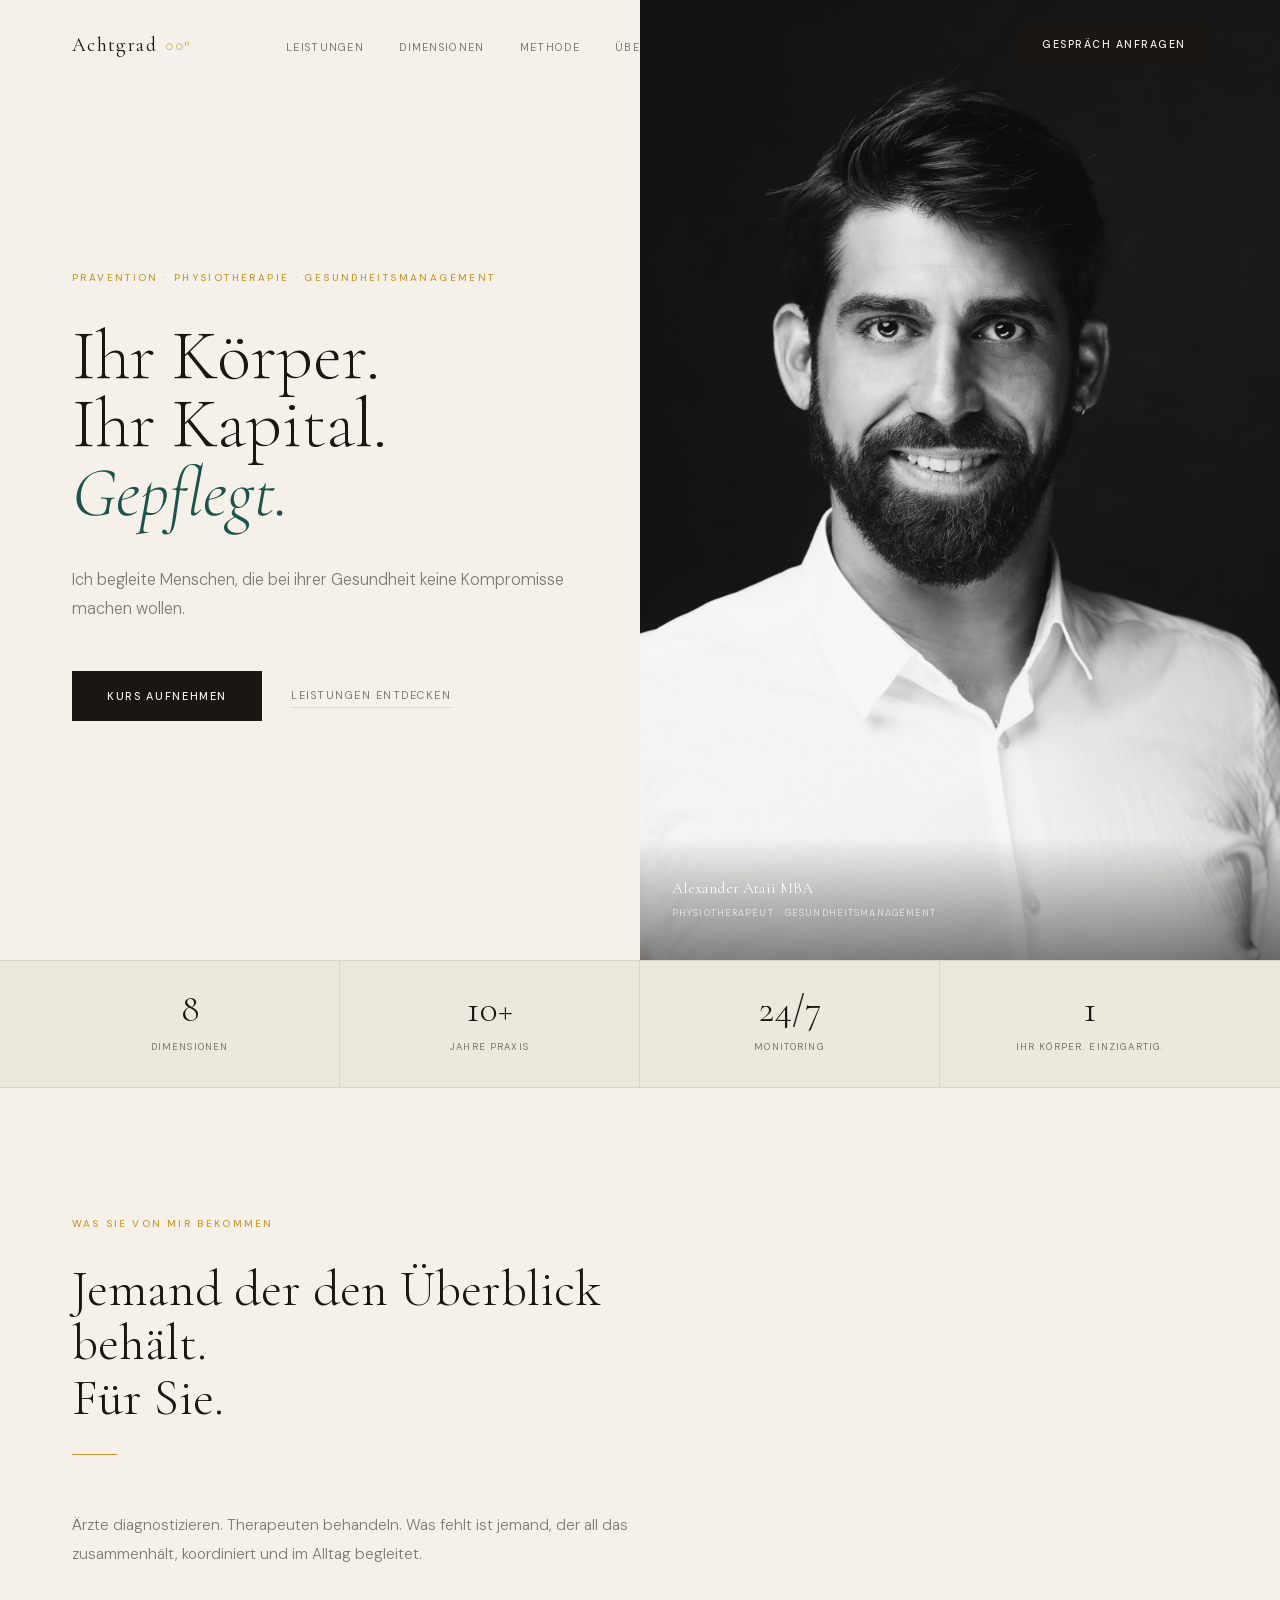
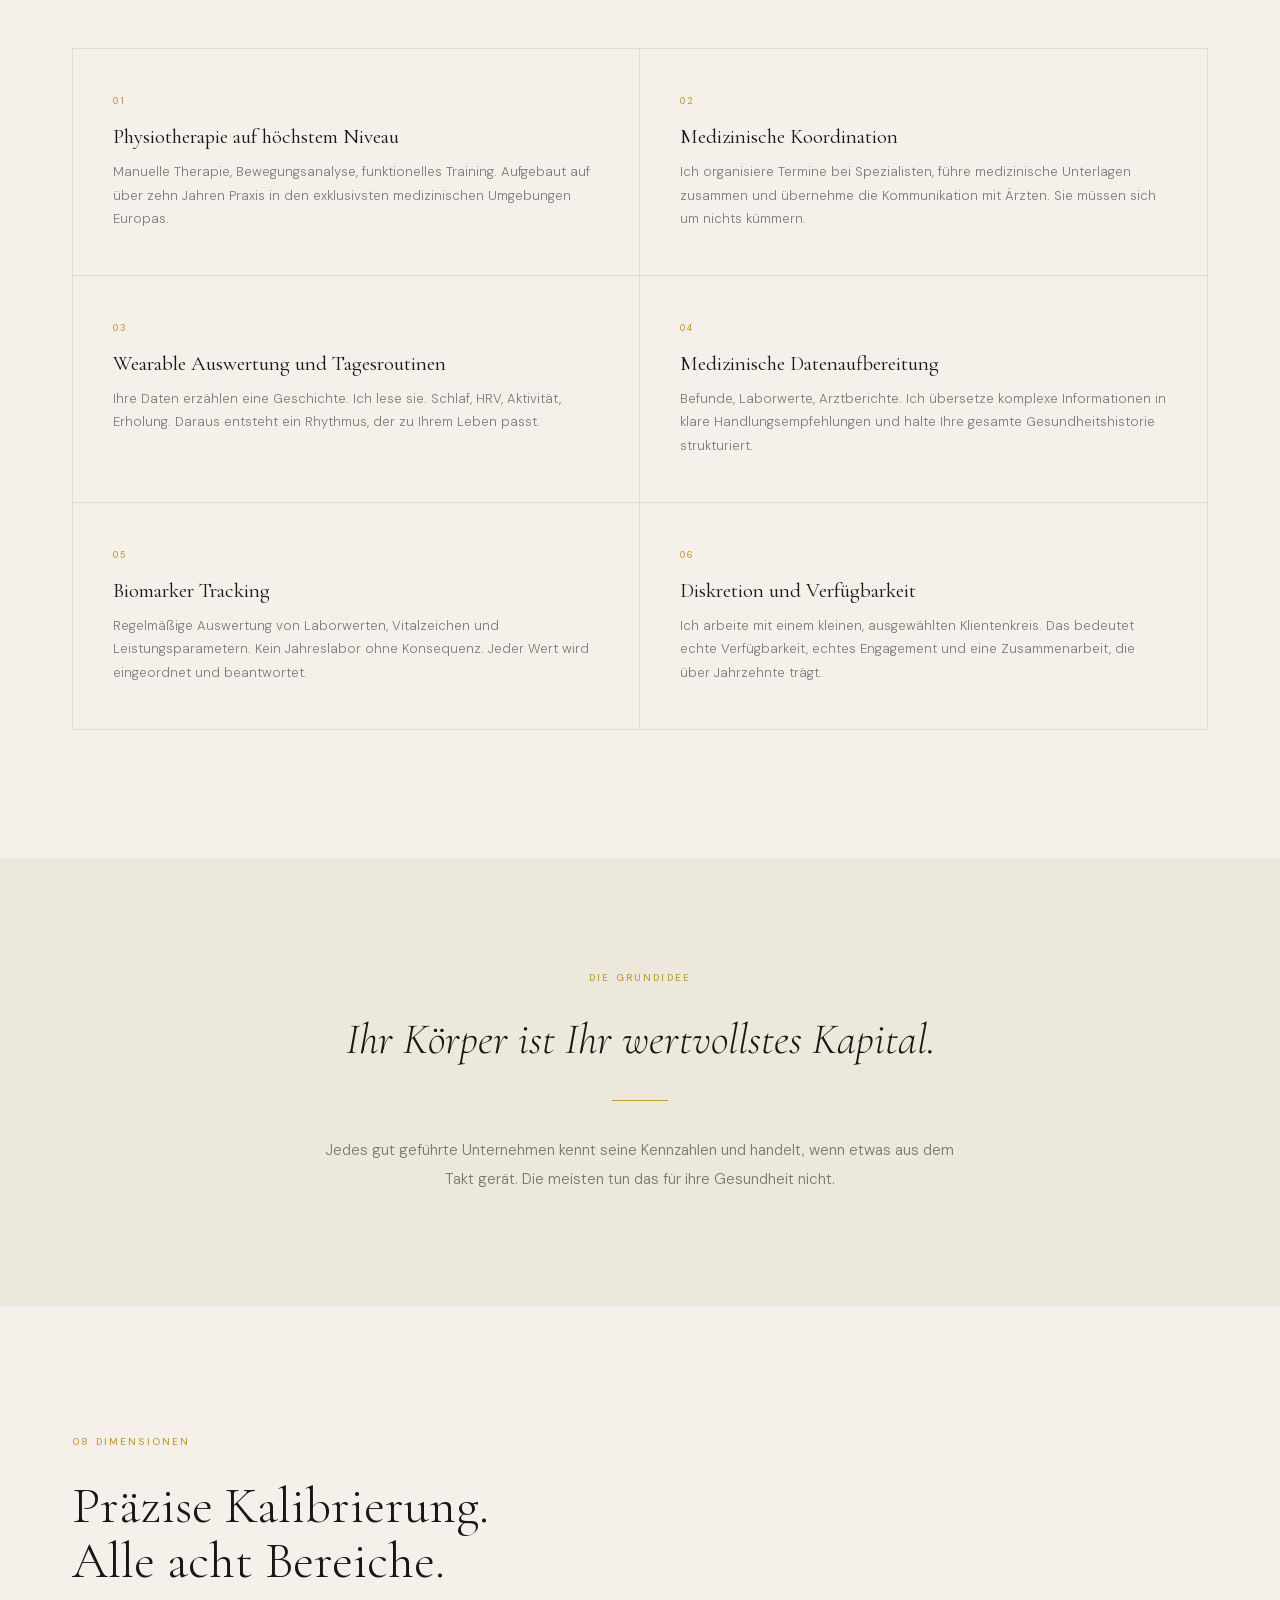
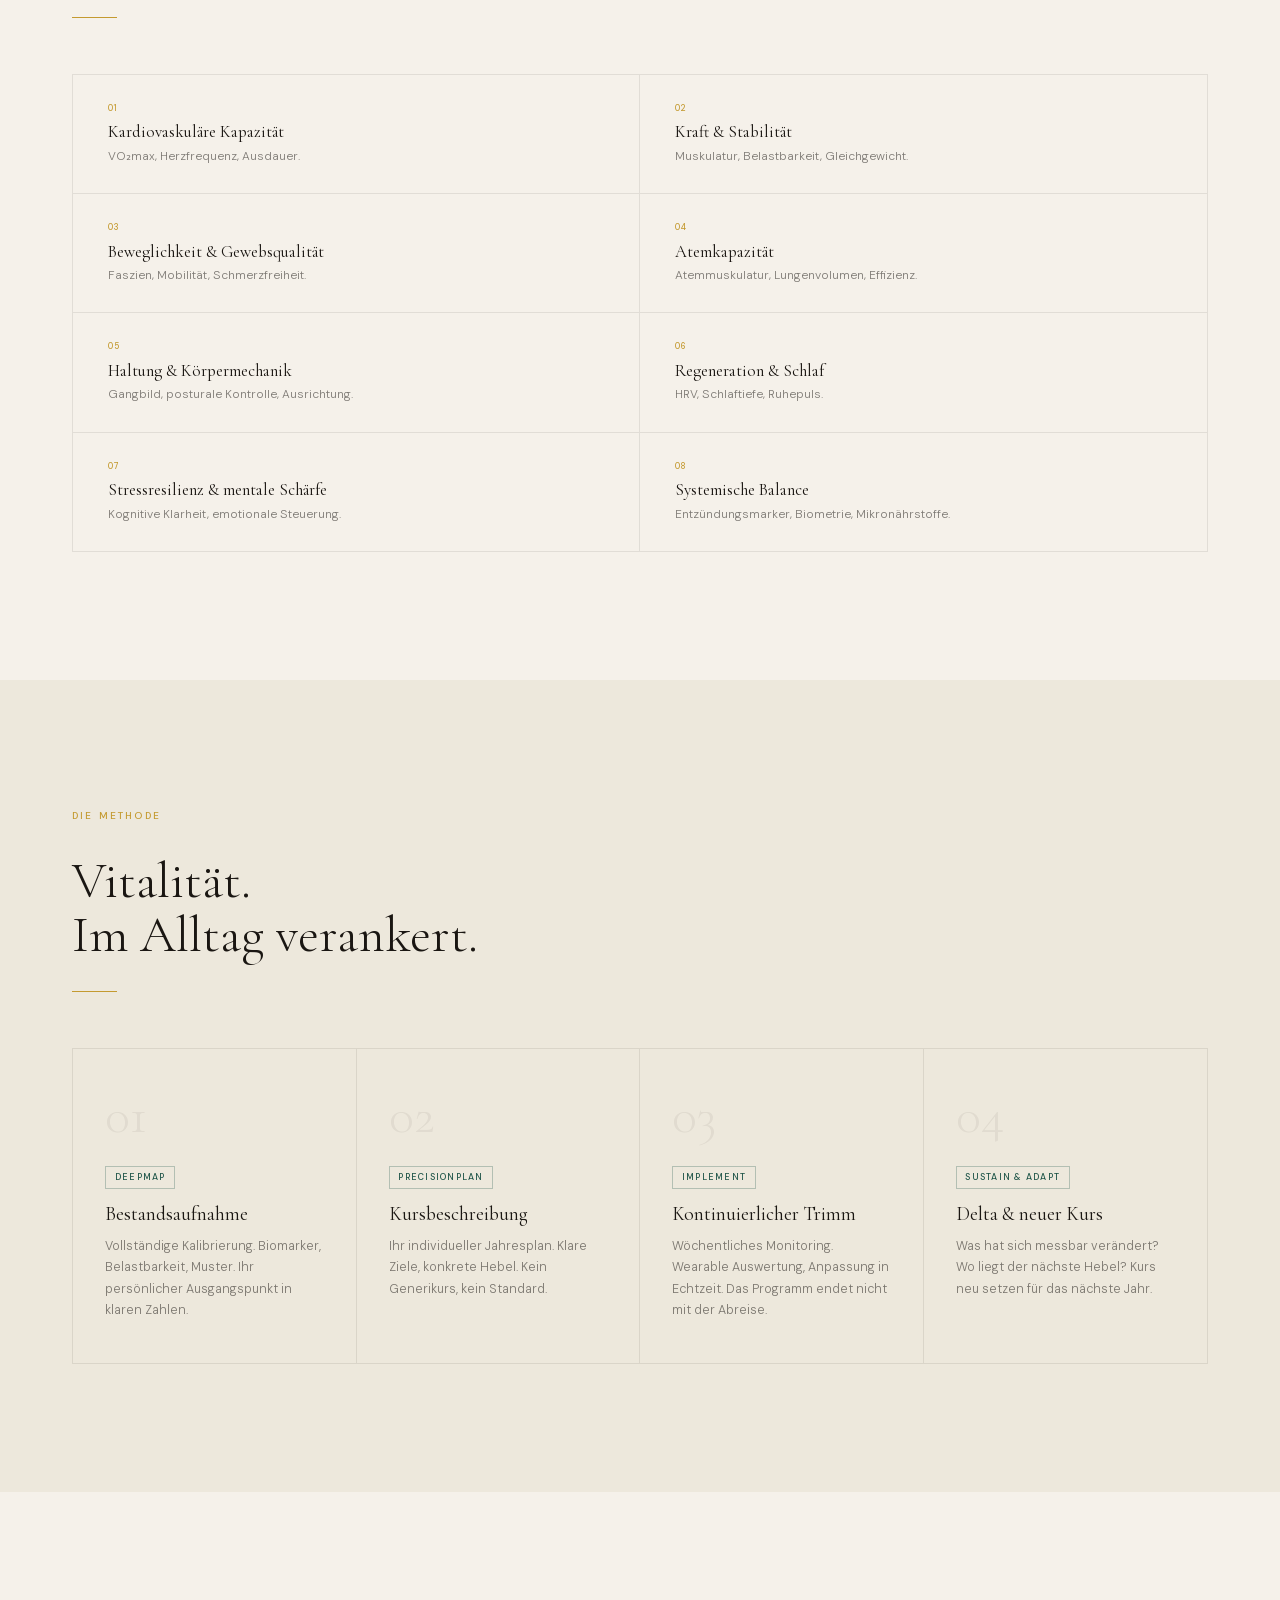
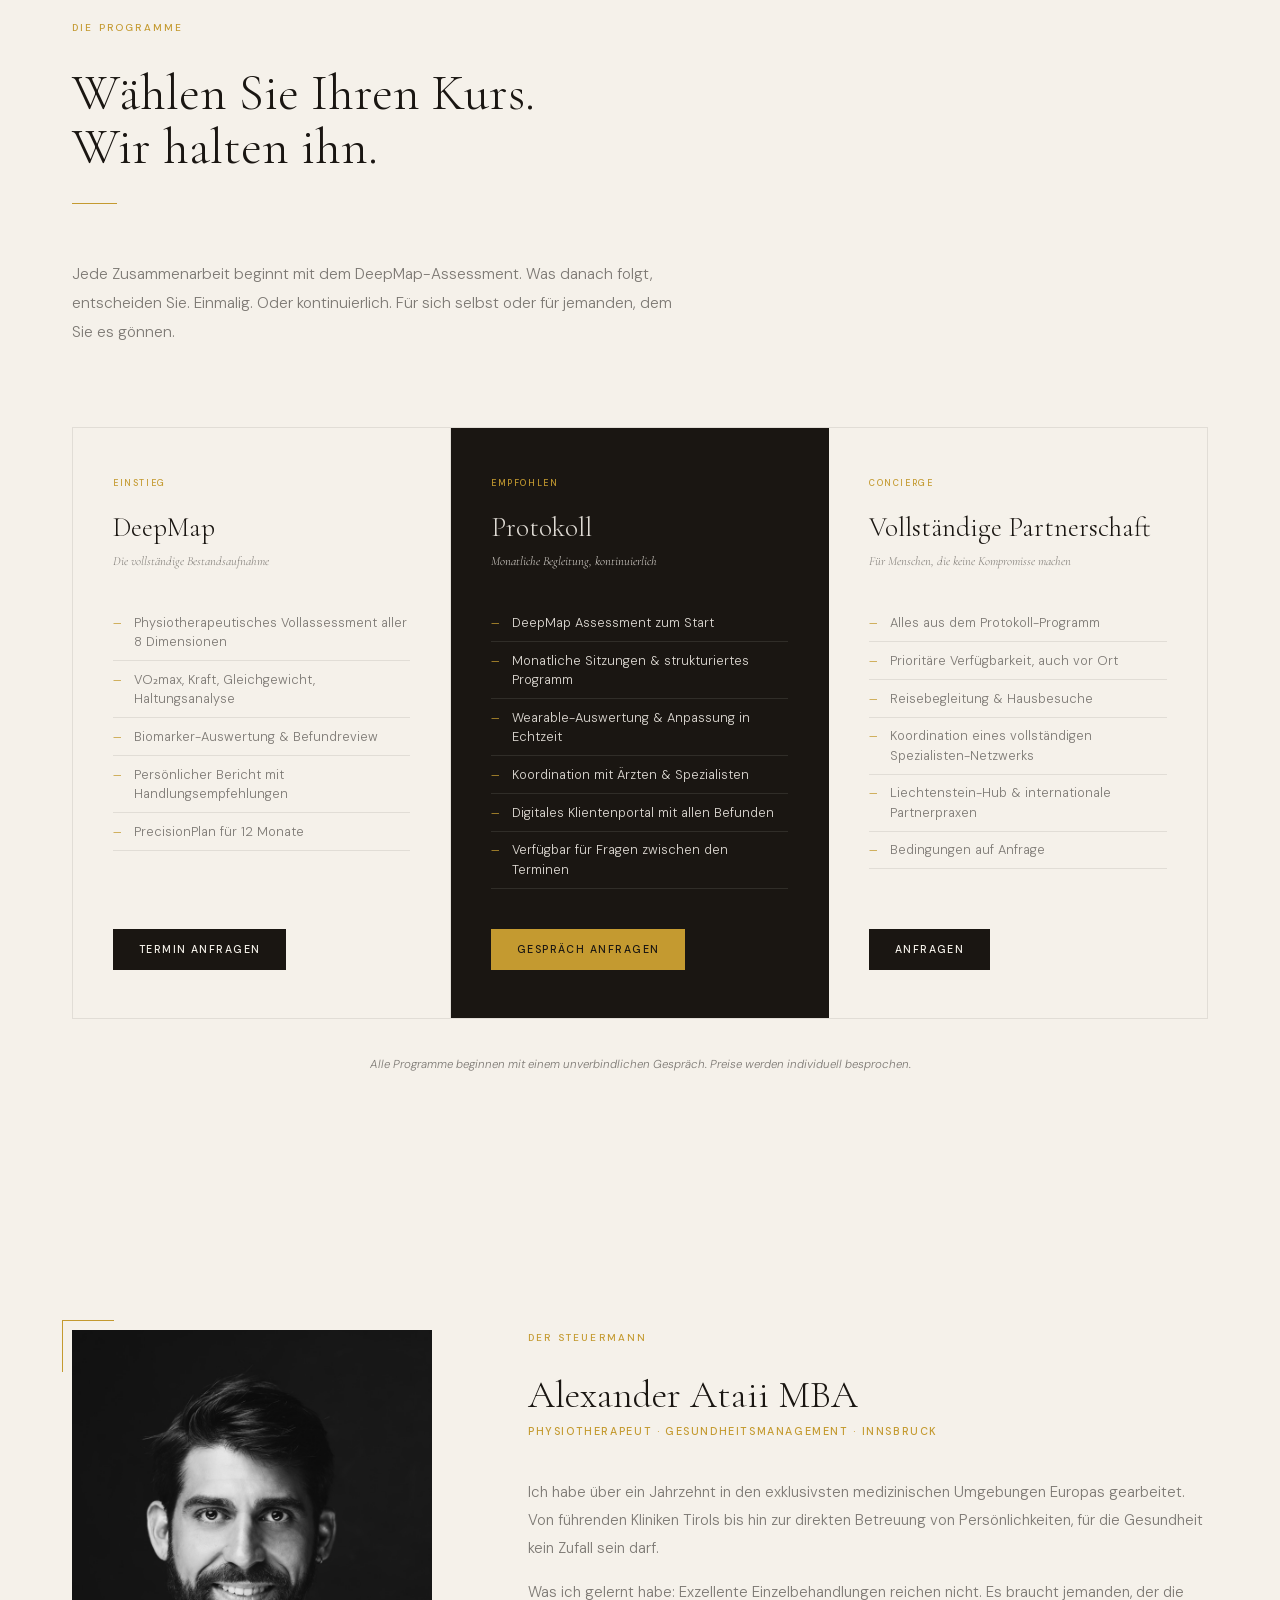
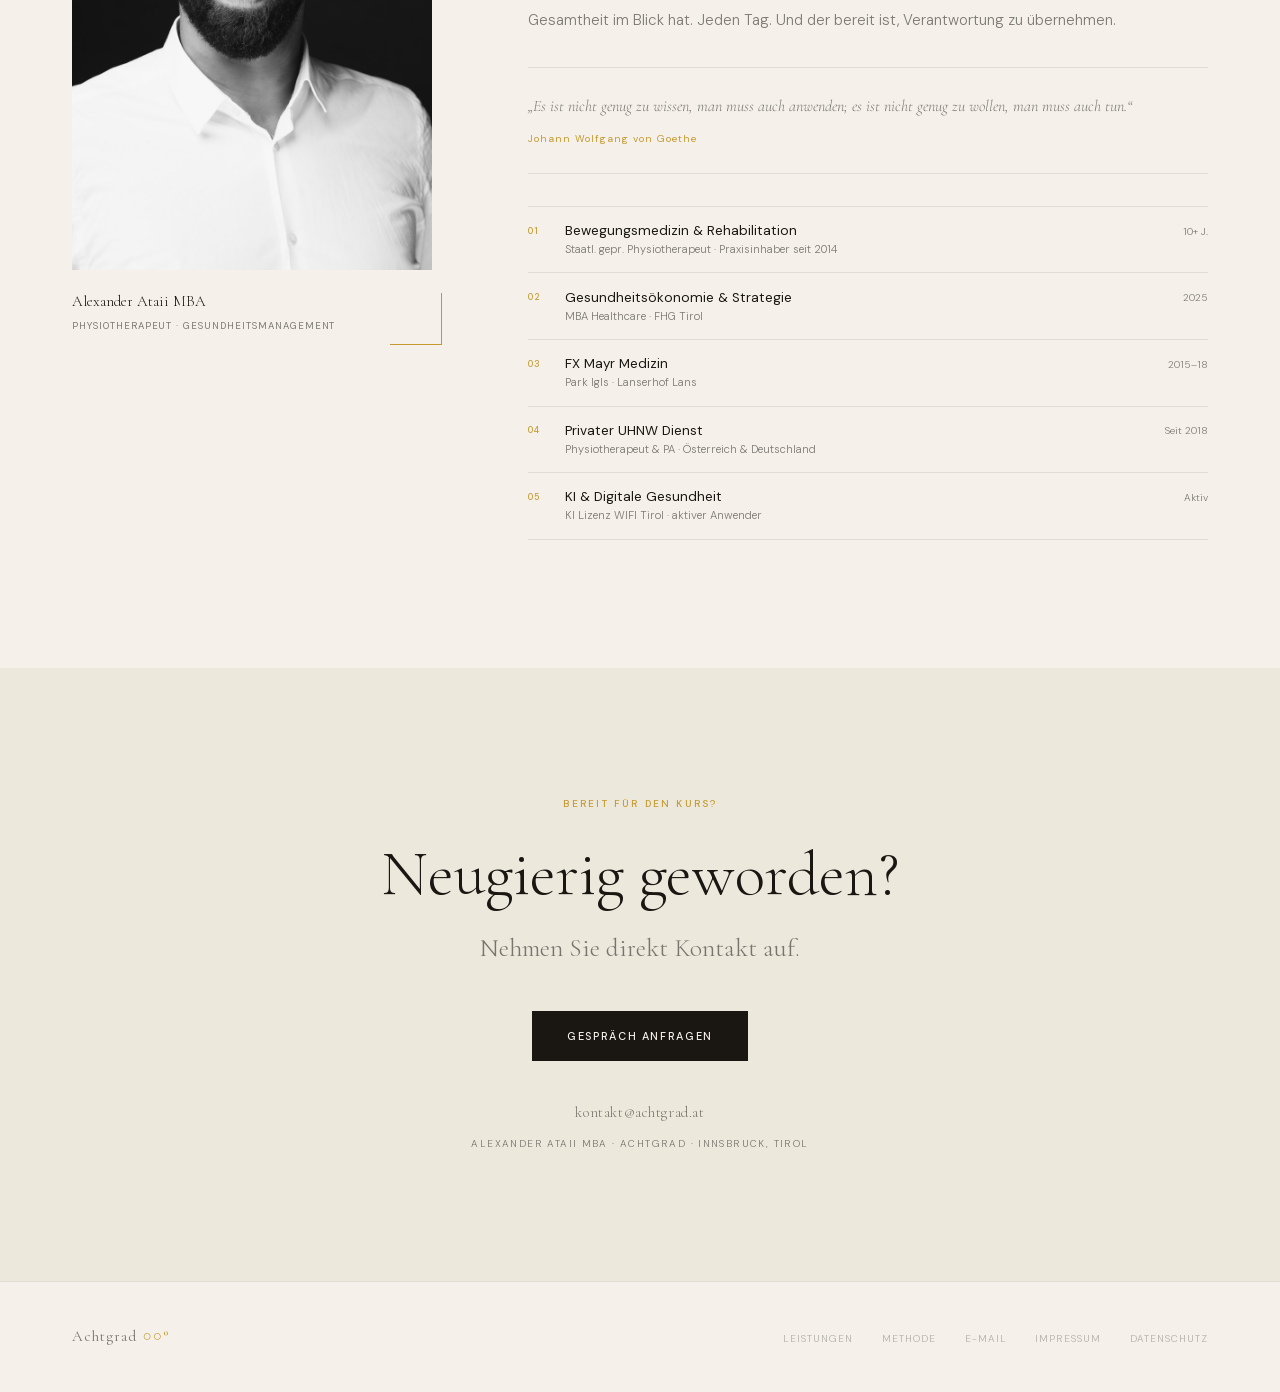
==== commit 78b6e414: "Fix phil-bar divider: vertical → horizontal line Co-Authored-By: Claude Sonnet 4.6 <noreply@anthropi" ====
--- a/index.html
+++ b/index.html
@@ -117,7 +117,7 @@
 #philosophy{background:var(--bg-mid);padding:7rem 0}
 .phil-inner{max-width:720px;margin:0 auto;text-align:center}
 .phil-h{font-family:var(--serif);font-size:clamp(1.9rem,3.4vw,3rem);font-weight:300;color:var(--text);line-height:1.14;margin-bottom:2rem;font-style:italic}
-.phil-bar{width:2px;height:3.5rem;background:var(--gold);margin:2.2rem auto}
+.phil-bar{width:3.5rem;height:1px;background:var(--gold);margin:2.2rem auto}
 .phil-p{font-size:.94rem;color:var(--text-55);line-height:1.9;max-width:42em;margin:0 auto}
 
 /* ── DIMENSIONS ── */
@@ -249,7 +249,7 @@
   .strip-item:nth-child(3){border-top:1px solid var(--edge)}
   section{padding:5.5rem 0}
 }
-@media(max-width:640px){
+@media(max-width:860px){
   .nlinks,.nright{display:none}
   .hb{display:flex}
   .method-grid{grid-template-columns:1fr}
@@ -579,14 +579,17 @@
 }));
 
 // reveal
-const obs=new IntersectionObserver(entries=>entries.forEach(e=>{
-  if(e.isIntersecting){e.target.classList.add('in');obs.unobserve(e.target)}
-}),{threshold:.08,rootMargin:'0px 0px -32px 0px'});
-document.querySelectorAll('.rv').forEach(el=>obs.observe(el));
 setTimeout(()=>document.querySelectorAll('.rv').forEach(el=>el.classList.add('in')),350);
+if('IntersectionObserver' in window){
+  const obs=new IntersectionObserver(entries=>entries.forEach(e=>{
+    if(e.isIntersecting){e.target.classList.add('in');obs.unobserve(e.target)}
+  }),{threshold:.08,rootMargin:'0px 0px -32px 0px'});
+  document.querySelectorAll('.rv').forEach(el=>obs.observe(el));
+}
 
 // impressum toggle
-document.getElementById('ibt').addEventListener('click',()=>document.getElementById('ibd').classList.toggle('open'));
+const ibt=document.getElementById('ibt');
+if(ibt)ibt.addEventListener('click',()=>document.getElementById('ibd').classList.toggle('open'));
 
 // smooth scroll anchors
 document.querySelectorAll('a[href^="#"]').forEach(a=>a.addEventListener('click',e=>{
